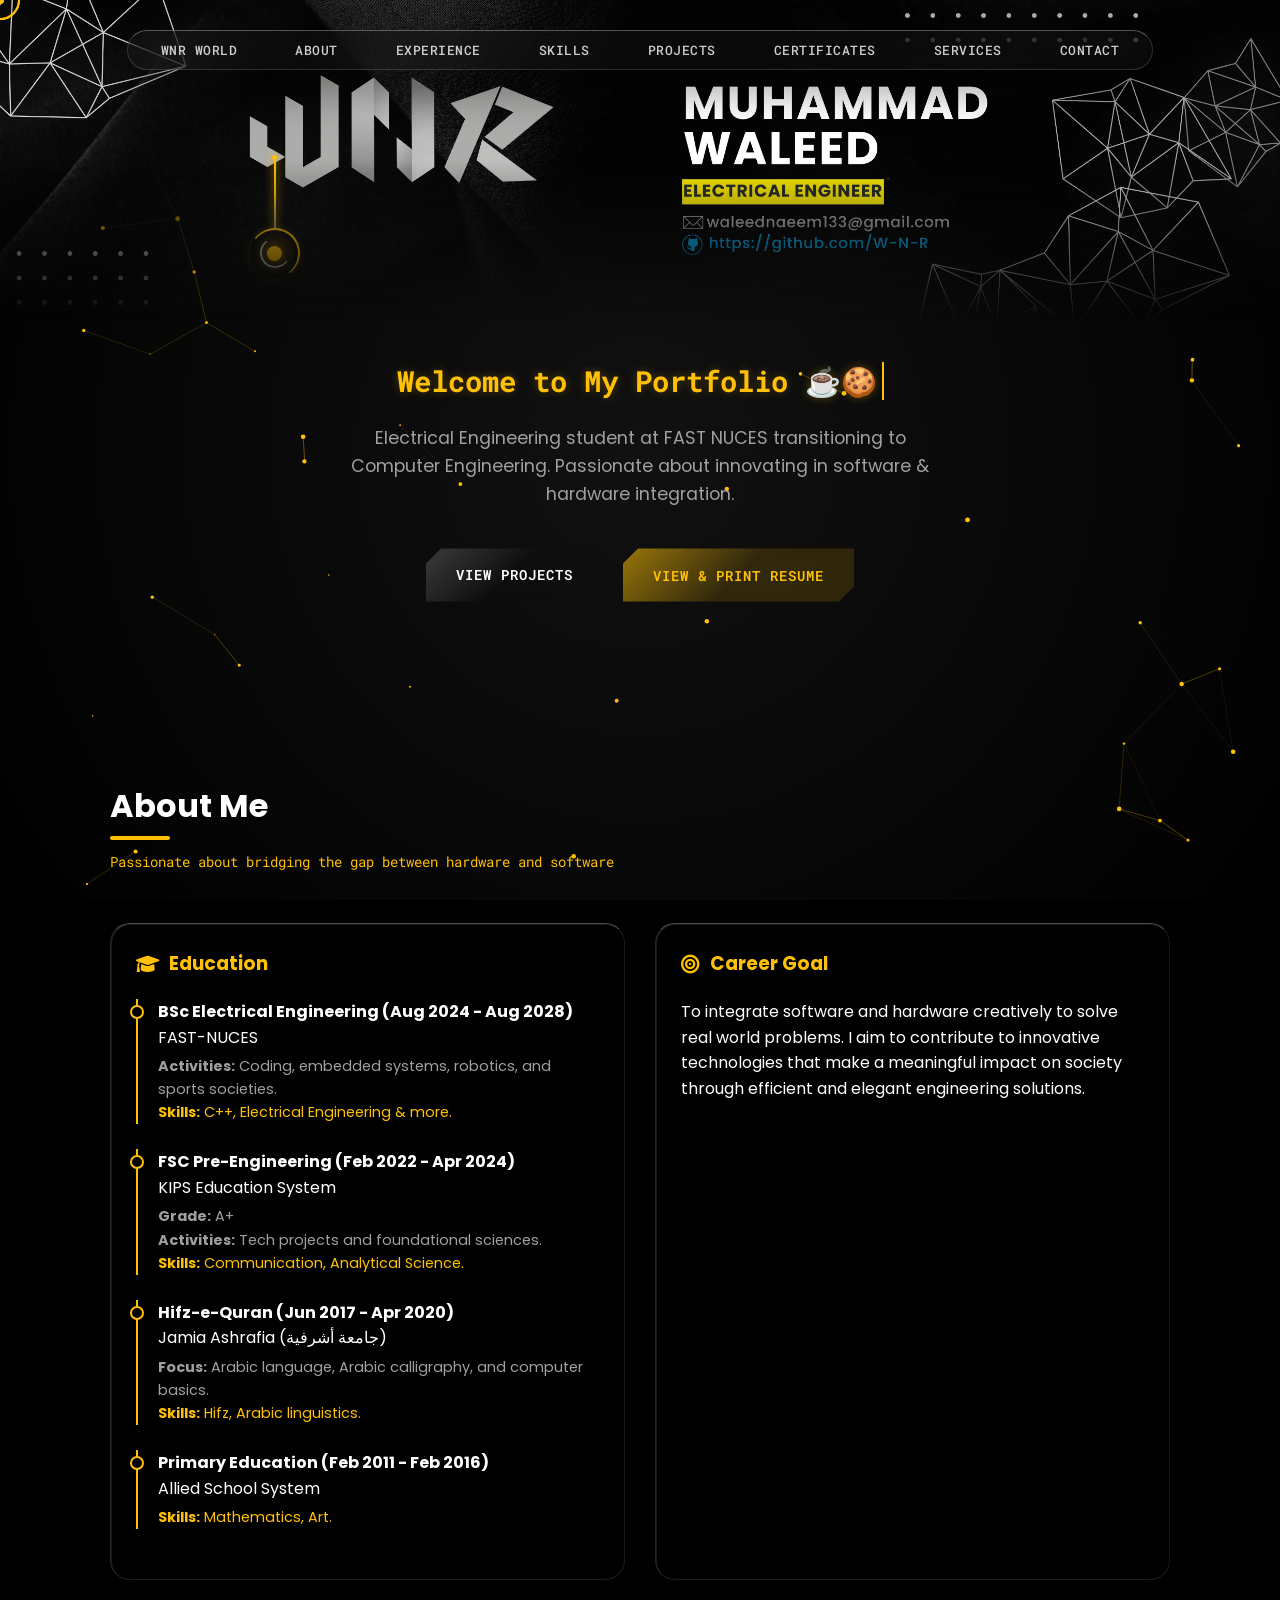
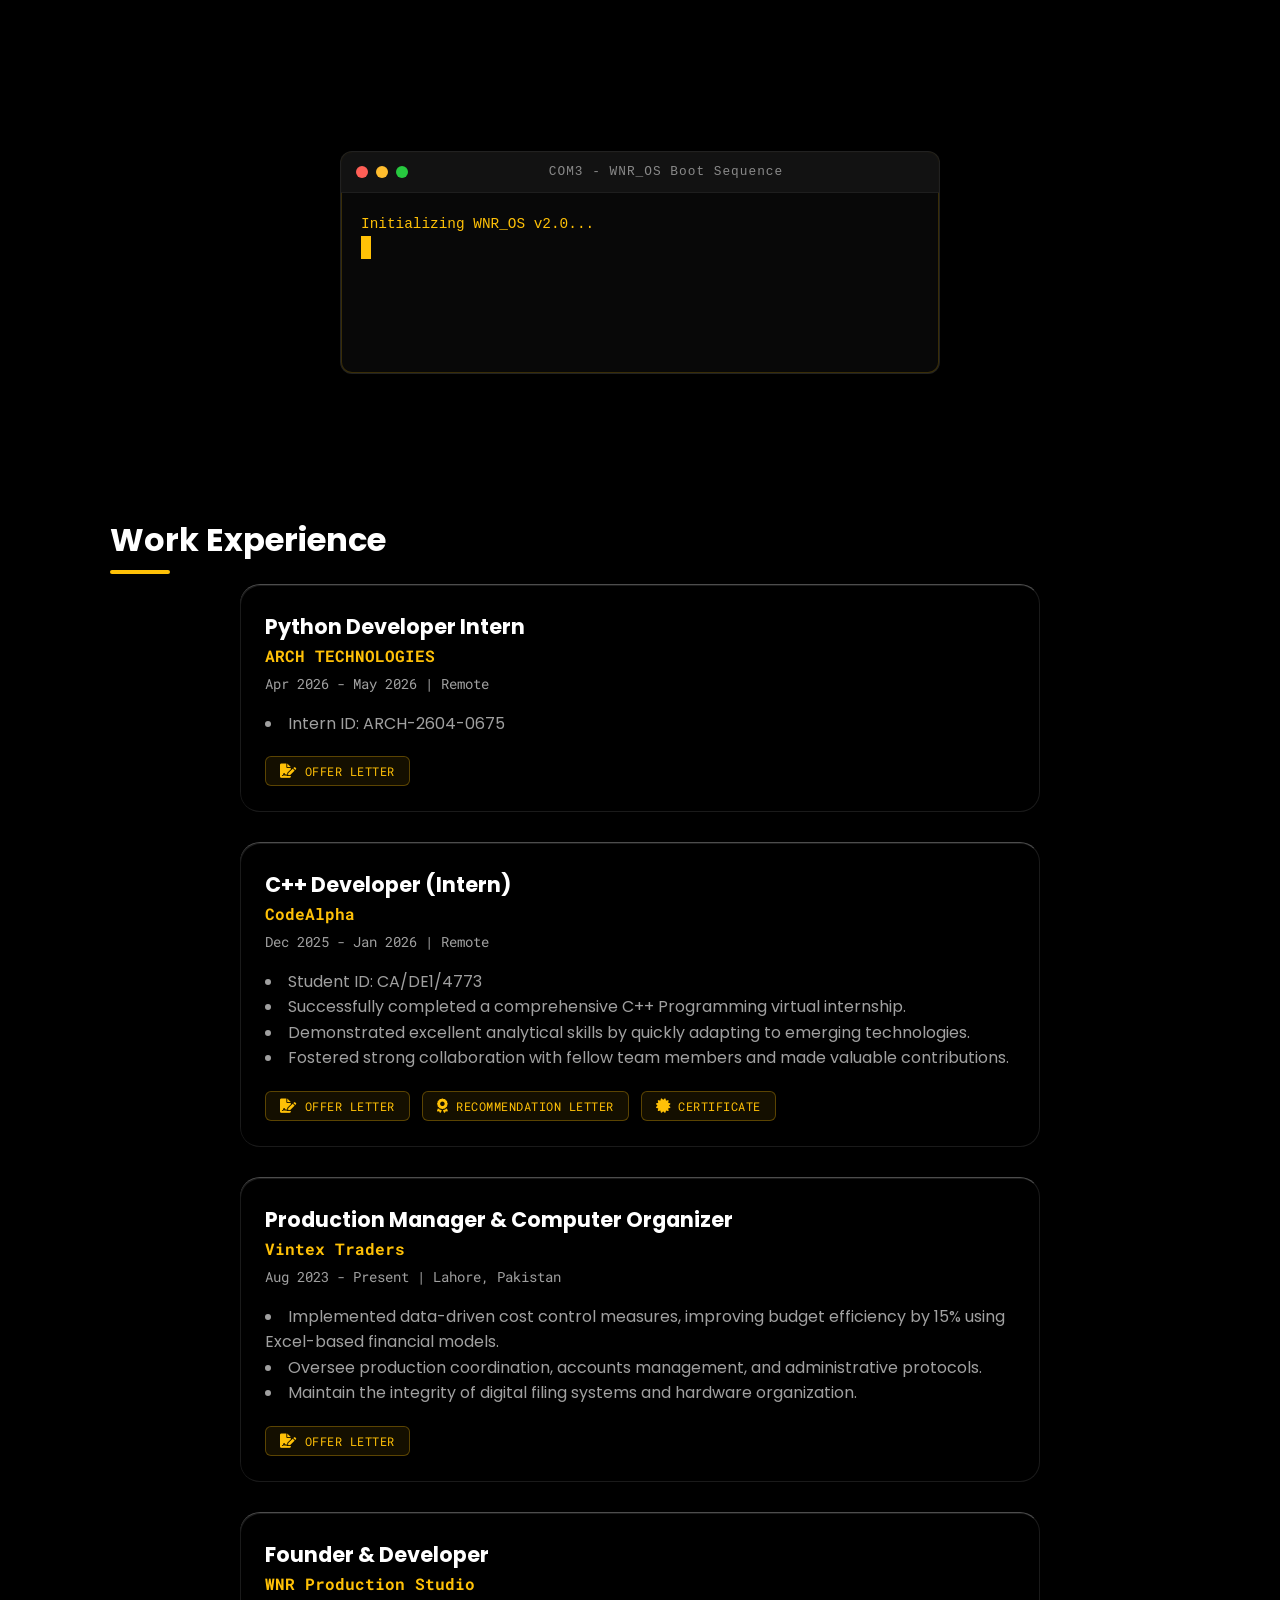
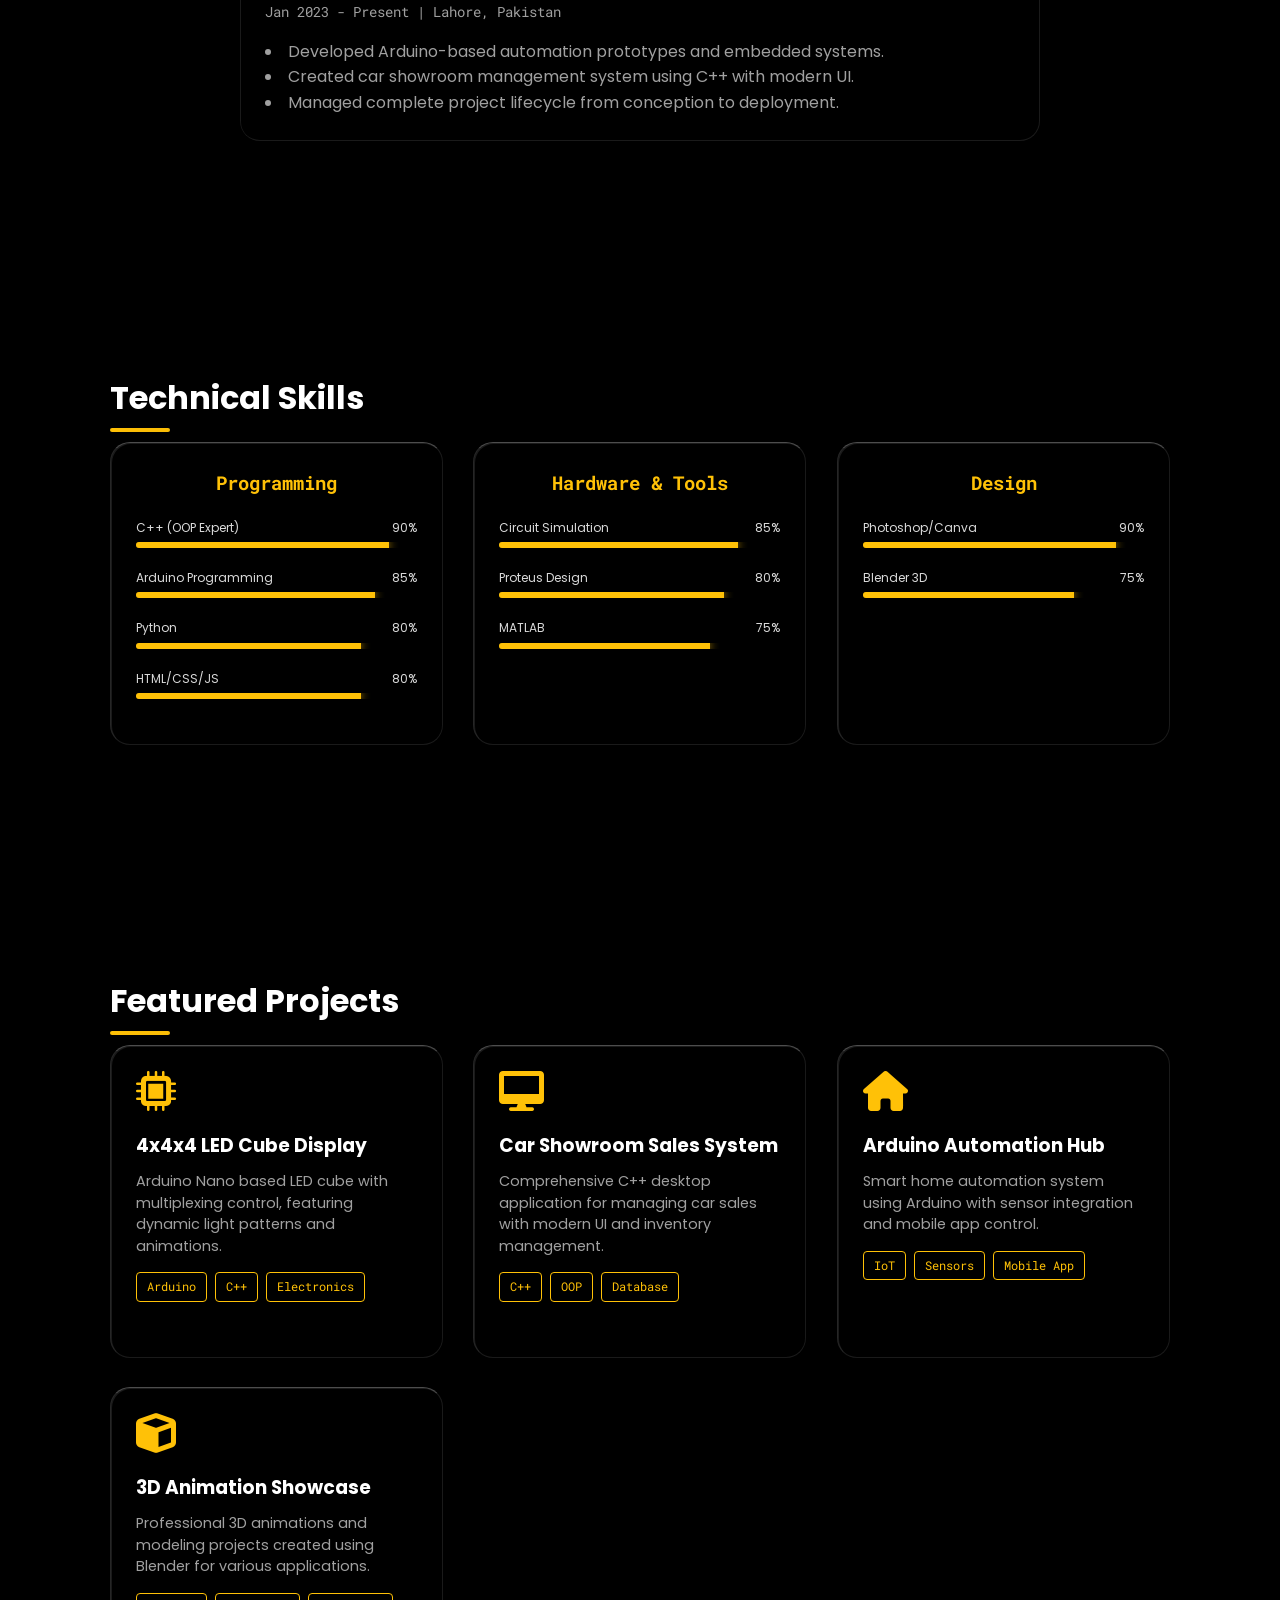
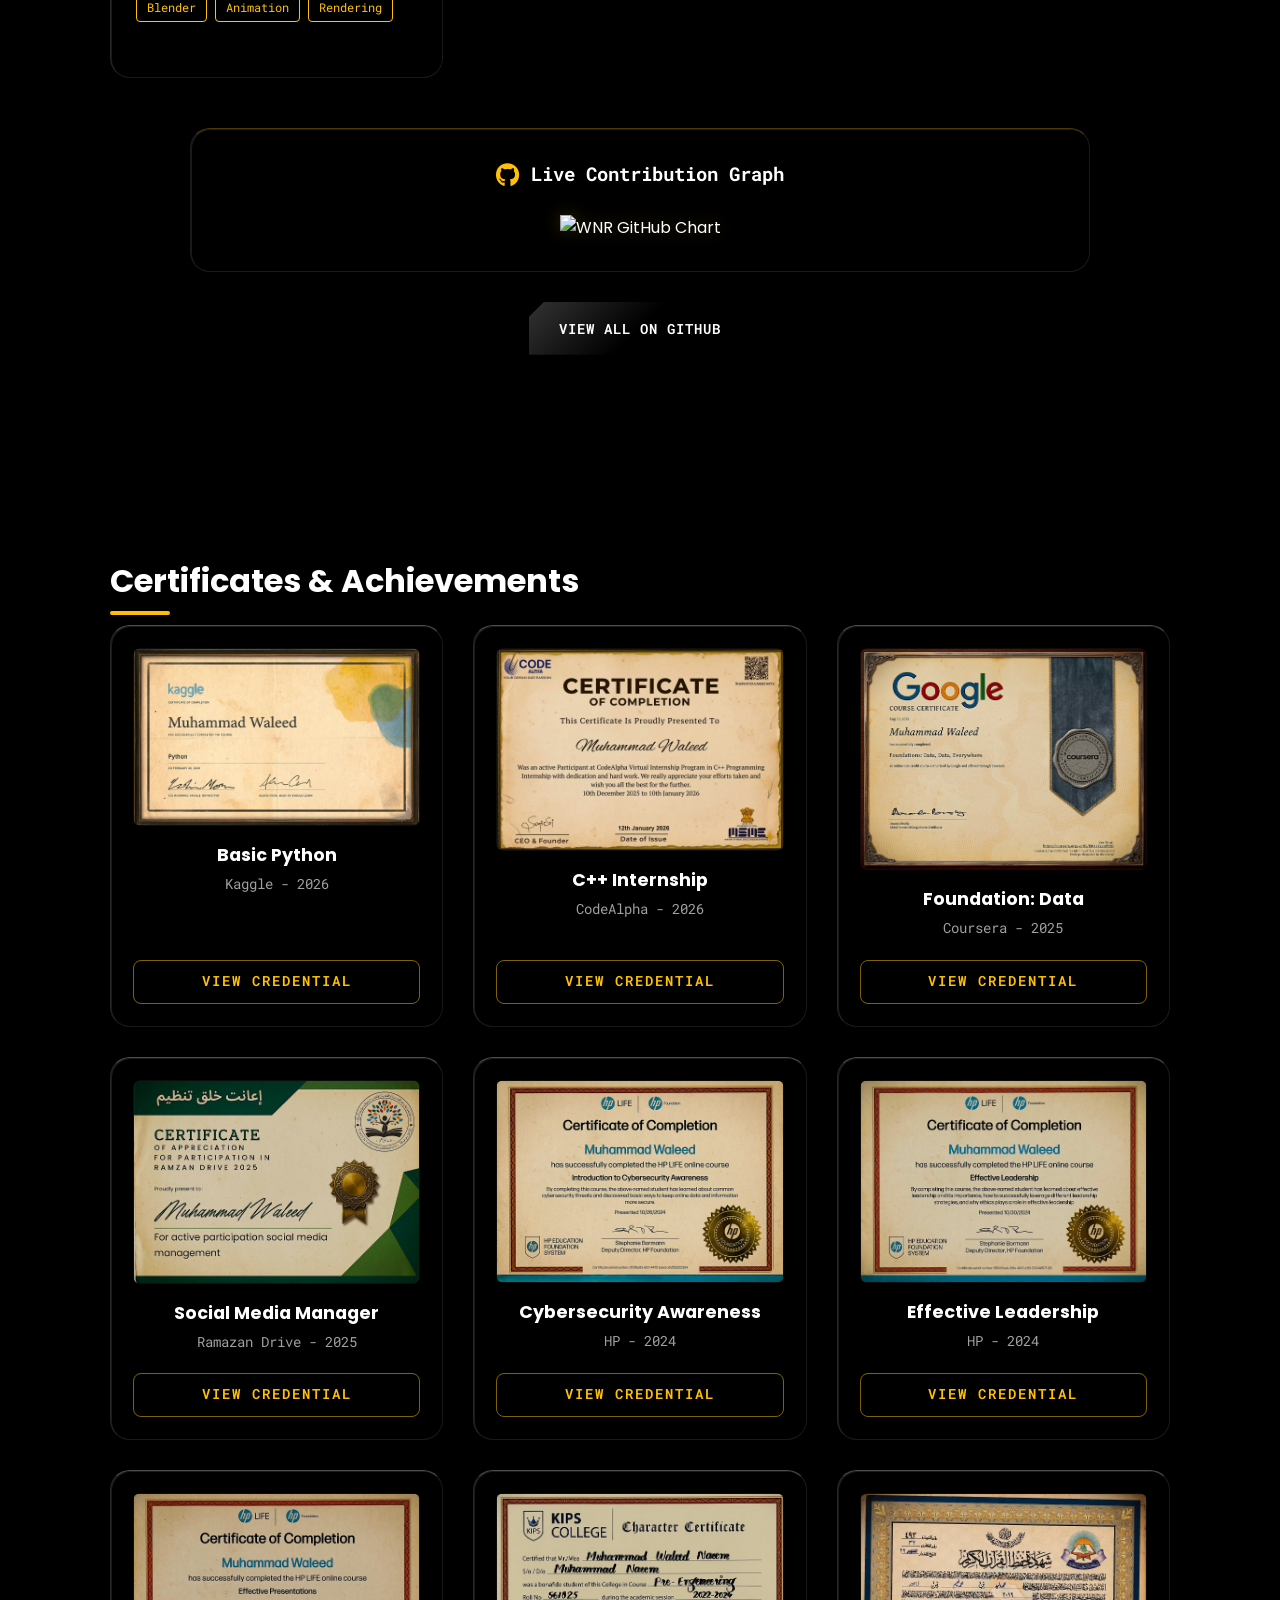
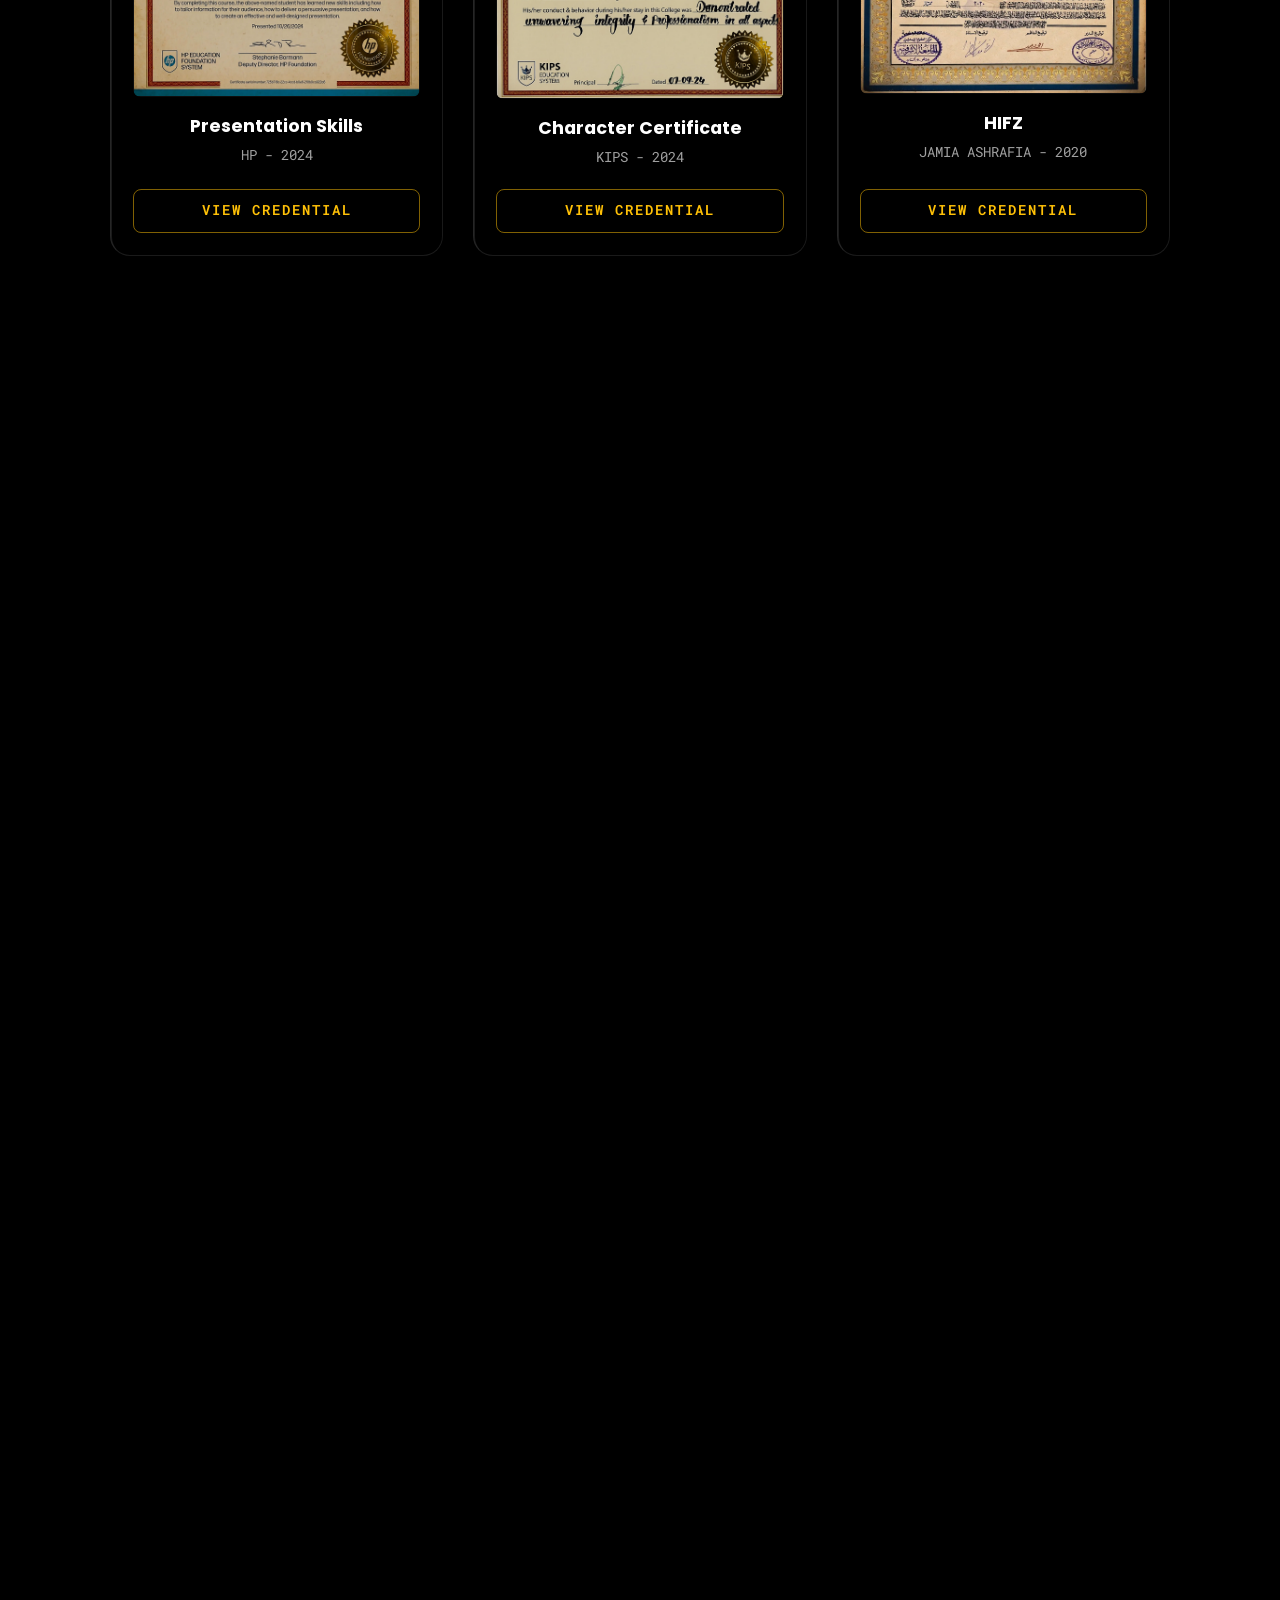
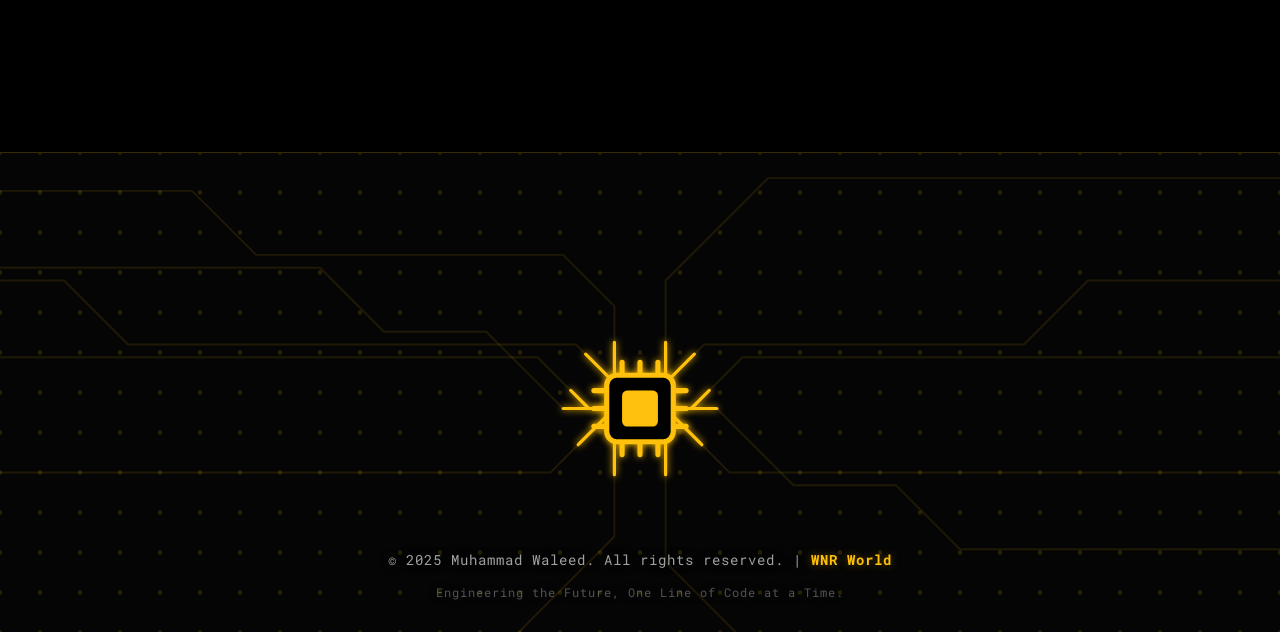
==== index.html @ 7bfabc9c "banner webp" ====
<!DOCTYPE html>
<html lang="en">
<head>
    <meta name="theme-color" content="#050505">
    <meta charset="UTF-8">
    <meta name="viewport" content="width=device-width, initial-scale=1.0">
    <title>Muhammad Waleed | Portfolio</title>

    <link rel="icon" href="favicon.png" type="image/jpeg">

    <link rel="stylesheet" href="styles.css">
    <link rel="stylesheet" href="https://cdnjs.cloudflare.com/ajax/libs/font-awesome/6.0.0/css/all.min.css">
    <link href="https://fonts.googleapis.com/css2?family=Poppins:wght@400;600;700&family=Roboto+Mono:wght@400;500&display=swap" rel="stylesheet">

    <script type="text/javascript" src="https://cdn.jsdelivr.net/npm/@emailjs/browser@4/dist/email.min.js"></script>
<script type="text/javascript">
   (function(){
      emailjs.init({
        publicKey: "YOUR_PUBLIC_KEY",
      });
   })();
</script>
</head>
<body>


    <div class="cursor-dot"></div>
    <div class="cursor-outline"></div>




    <div id="preloader">
    <div class="reactor-container">
        <div class="reactor-ring ring-1"></div>
        <div class="reactor-ring ring-2"></div>
        <div class="reactor-ring ring-3"></div>
        <div class="reactor-core"></div>
    </div>
</div>
</div>
    <div class="cursor-dot" data-cursor-dot></div>
    <div class="cursor-outline" data-cursor-outline></div>

    <canvas id="particleCanvas"></canvas>


    <nav class="navbar">
        <ul class="nav-links">
            <li><a href="https://wnr.world">WNR World</a></li>
            <li><a href="#about">About</a></li>
            <li><a href="#experience">Experience</a></li>
            <li><a href="#skills">Skills</a></li>
            <li><a href="#projects">Projects</a></li>
            <li><a href="#certificates">Certificates</a></li>
            <li><a href="#services">Services</a></li>
            <li><a href="#contact">Contact</a></li>
        </ul>
        <div class="hamburger">
            <i class="fas fa-bars"></i>
        </div>
    </nav>

    <div class="full-width-banner">
    <img src="banner.webp" alt="Muhammad Waleed Banner">
    <div class="banner-overlay"></div> 

    <div class="circuit-container">
    <div class="solder-dot"></div>
    
    <div class="circuit-wire"></div>
    
    <a href="https://wnr.world" target="_blank" class="reactor-btn">
        <div class="mini-ring outer"></div>
        <div class="mini-ring inner"></div>
        <div class="mini-core"></div>
        <span class="reactor-text">WNR.WORLD</span>
    </a>
</div>
</div>

    <header class="hero">
        <div class="hero-content">
            
            <h3 class="typewriter-container">
              <span class="txt-type" data-wait="4000" data-words='["Welcome to My Portfolio ☕🍪!", "An Ardent | Innovative Engineer", "Proudly Representing PAKISTAN 🇵🇰."]'></span>
            </h3>

            <p class="reveal-text delay-400">Electrical Engineering student at FAST NUCES transitioning to Computer Engineering. Passionate about innovating in software & hardware integration.</p>
            
            <div class="cta-buttons reveal-text delay-600">
                <a href="#projects" class="btn primary">View Projects</a>
                <button id="openResumeBtn" class="btn secondary">View & Print Resume</button>
            </div>
        </div>
    </header>

    <div id="resumeModal" class="modal-overlay">
        <div class="modal-wrapper">
            <div class="animated-border-box"></div>
            
            <div class="modal-content">
                <div class="modal-header">
                    <h3>Resume Preview</h3>
                    <button class="close-modal">&times;</button>
                </div>
                
                <div class="pdf-container">
                    <iframe src="resume.pdf" id="resumeFrame"></iframe>
                </div>

                <div class="modal-footer">
                    <button id="printResumeBtn" class="btn primary"><i class="fas fa-print"></i> Print Resume</button>
                </div>
            </div>
        </div>
    </div>
    
    <div id="certModal" class="modal-overlay">
        <div class="modal-wrapper">
            <div class="animated-border-box"></div>
            <div class="modal-content">
                <div class="modal-header">
                    <h3 id="certModalTitle">Certificate Viewer</h3>
                    <button class="close-cert-modal close-modal">&times;</button>
                </div>
                <div class="pdf-container" id="certViewerContainer">
                    </div>
            </div>
        </div>
    </div>



    <section id="about" class="section hidden">
        <div class="container">
            <h2 class="section-title">About Me</h2>
            <p class="section-subtitle">Passionate about bridging the gap between hardware and software</p>
            
            <div class="about-grid">

                <div class="about-card">
                    <h3><i class="fas fa-graduation-cap"></i> Education</h3>
                    <ul class="timeline">


                        <li>
                            <strong>BSc Electrical Engineering (Aug 2024 - Aug 2028)</strong><br>
                            FAST-NUCES<br>
                            <span class="small-text" style="margin-top: 5px;">
                                <strong>Activities:</strong> Coding, embedded systems, robotics, and sports societies.<br>
                                <span style="color: var(--accent);"><strong>Skills:</strong> C++, Electrical Engineering & more.</span>
                            </span>
                        </li>
                        
                        <li>
                            <strong>FSC Pre-Engineering (Feb 2022 - Apr 2024)</strong><br>
                            KIPS Education System<br>
                            <span class="small-text" style="margin-top: 5px;">
                                <strong>Grade:</strong> A+<br>
                                <strong>Activities:</strong> Tech projects and foundational sciences.<br>
                                <span style="color: var(--accent);"><strong>Skills:</strong> Communication, Analytical Science.</span>
                            </span>
                        </li>

                        <li>
                            <strong>Hifz-e-Quran (Jun 2017 - Apr 2020)</strong><br>
                            Jamia Ashrafia (جامعة أشرفية)<br>
                            <span class="small-text" style="margin-top: 5px;">
                                <strong>Focus:</strong> Arabic language, Arabic calligraphy, and computer basics.<br>
                                <span style="color: var(--accent);"><strong>Skills:</strong> Hifz, Arabic linguistics.</span>
                            </span>
                        </li>

                        <li>
                            <strong>Primary Education (Feb 2011 - Feb 2016)</strong><br>
                            Allied School System<br>
                            <span class="small-text" style="margin-top: 5px;">
                                <span style="color: var(--accent);"><strong>Skills:</strong> Mathematics, Art.</span>
                            </span>
                        </li>
                    </ul>
                </div>
                <div class="about-card">
                    <h3><i class="fas fa-bullseye"></i> Career Goal</h3>
                    <p>To integrate software and hardware creatively to solve real world problems. I aim to contribute to innovative technologies that make a meaningful impact on society through efficient and elegant engineering solutions.</p>
                </div>
            </div>
        </div>
    </section>

    <div class="terminal-container" data-tilt data-tilt-max="3" data-tilt-glare="true" data-tilt-max-glare="0.2">
                <div class="terminal-header">
                    <div class="terminal-buttons">
                        <span class="term-btn close"></span>
                        <span class="term-btn minimize"></span>
                        <span class="term-btn expand"></span>
                    </div>
                    <div class="terminal-title">COM3 - WNR_OS Boot Sequence</div>
                </div>
                <div class="terminal-body">
                    <div id="terminal-text"></div>
                    <span class="terminal-cursor">_</span>
                </div>
            </div>

    <section id="experience" class="section hidden">
        <div class="container">
            <h2 class="section-title">Work Experience</h2>
            
            <div class="timeline-container">

                 <div class="timeline-item">
                    <div class="timeline-content">
                        <h3>Python Developer Intern</h3>
                        <h4>ARCH TECHNOLOGIES</h4>
                        <span class="date">Apr 2026 - May 2026 | Remote</span>
                        <ul>
                            <li>Intern ID: ARCH-2604-0675</li>
                        </ul>
                        
                        <div class="doc-links">
                            <button class="doc-btn open-doc" data-doc="documents/MUHAMMAD WALEED Python Developer Internship Offer Letter_page-0001.webp" data-title="CodeAlpha Offer Letter">
                                <i class="fas fa-file-signature"></i> Offer Letter
                            </button>
                        </div>
                    </div>
                </div>
                
                <div class="timeline-item">
                    <div class="timeline-content">
                        <h3>C++ Developer (Intern)</h3>
                        <h4>CodeAlpha</h4>
                        <span class="date">Dec 2025 - Jan 2026 | Remote</span>
                        <ul>
                            <li>Student ID: CA/DE1/4773</li>
                            <li>Successfully completed a comprehensive C++ Programming virtual internship.</li>
                            <li>Demonstrated excellent analytical skills by quickly adapting to emerging technologies.</li>
                            <li>Fostered strong collaboration with fellow team members and made valuable contributions.</li>
                        </ul>
                        
                       <div class="doc-links">
                            <button class="doc-btn open-doc" data-doc="documents/codealpha_offerletter.webp" data-title="CodeAlpha Offer Letter">
                                <i class="fas fa-file-signature"></i> Offer Letter
                            </button>
                            <button class="doc-btn open-doc" data-doc="documents/codealpha_recoletter.webp" data-title="Recommendation Letter">
                                <i class="fas fa-award"></i> Recommendation Letter
                            </button>
                            <button class="doc-btn open-doc" data-doc="certificates/code alpha.webp" data-title="Internship Certificate">
                                <i class="fas fa-certificate"></i> Certificate
                            </button>
                        </div>
                    </div>
                </div>


                <div class="timeline-item">
                    <div class="timeline-content">
                        <h3>Production Manager & Computer Organizer</h3>
                        <h4>Vintex Traders</h4>
                        <span class="date">Aug 2023 - Present | Lahore, Pakistan</span>
                        <ul>
                            <li>Implemented data-driven cost control measures, improving budget efficiency by 15% using Excel-based financial models.</li>
                            <li>Oversee production coordination, accounts management, and administrative protocols.</li>
                            <li>Maintain the integrity of digital filing systems and hardware organization.</li>
                        </ul>
                        
                        <div class="doc-links">
                            <button class="doc-btn open-doc" data-doc="documents/vintex_offerletter.webp" data-title="Vintex Offer Letter">
                                <i class="fas fa-file-signature"></i> Offer Letter
                            </button>
                        </div>
                    </div>
                </div>


                  <div class="timeline-item">
                    <div class="timeline-content">
                        <h3>Founder & Developer</h3>
                        <h4>WNR Production Studio</h4>
                        <span class="date">Jan 2023 - Present | Lahore, Pakistan</span>
                        <ul>
                            <li>Developed Arduino-based automation prototypes and embedded systems.</li>
                            <li>Created car showroom management system using C++ with modern UI.</li>
                            <li>Managed complete project lifecycle from conception to deployment.</li>
                        </ul>
                    </div>
                </div>

            </div>
        </div>
    </section>

    <section id="skills" class="section hidden">
        <div class="container">
            <h2 class="section-title">Technical Skills</h2>
            <div class="skills-grid">
                <div class="skill-category">
                    <h3>Programming</h3>
                    <div class="skill-bar">
                        <div class="info"><span>C++ (OOP Expert)</span><span>90%</span></div>
                        <div class="bar"><span style="width: 90%"></span></div>
                    </div>
                    <div class="skill-bar">
                        <div class="info"><span>Arduino Programming</span><span>85%</span></div>
                        <div class="bar"><span style="width: 85%"></span></div>
                    </div>
                    <div class="skill-bar">
                        <div class="info"><span>Python</span><span>80%</span></div>
                        <div class="bar"><span style="width: 80%"></span></div>
                    </div>
                     <div class="skill-bar">
                        <div class="info"><span>HTML/CSS/JS</span><span>80%</span></div>
                        <div class="bar"><span style="width: 80%"></span></div>
                    </div>
                </div>

                <div class="skill-category">
                    <h3>Hardware & Tools</h3>
                    <div class="skill-bar">
                        <div class="info"><span>Circuit Simulation</span><span>85%</span></div>
                        <div class="bar"><span style="width: 85%"></span></div>
                    </div>
                     <div class="skill-bar">
                        <div class="info"><span>Proteus Design</span><span>80%</span></div>
                        <div class="bar"><span style="width: 80%"></span></div>
                    </div>
                    <div class="skill-bar">
                        <div class="info"><span>MATLAB</span><span>75%</span></div>
                        <div class="bar"><span style="width: 75%"></span></div>
                    </div>
                </div>

                <div class="skill-category">
                    <h3>Design</h3>
                    <div class="skill-bar">
                        <div class="info"><span>Photoshop/Canva</span><span>90%</span></div>
                        <div class="bar"><span style="width: 90%"></span></div>
                    </div>
                    <div class="skill-bar">
                        <div class="info"><span>Blender 3D</span><span>75%</span></div>
                        <div class="bar"><span style="width: 75%"></span></div>
                    </div>
                </div>
            </div>
        </div>
    </section>

    <section id="projects" class="section hidden">
        <div class="container">
            <h2 class="section-title">Featured Projects</h2>
            <div class="projects-grid">
                
                <div class="project-card" data-tilt data-tilt-max="10" data-tilt-speed="400" data-tilt-glare="true" data-tilt-max-glare="0.2">
                    <div class="project-img">
                        <i class="fas fa-microchip fa-3x" style="color: var(--accent);"></i>
                    </div>
                    <div class="project-info">
                        <h3>4x4x4 LED Cube Display</h3>
                        <p>Arduino Nano based LED cube with multiplexing control, featuring dynamic light patterns and animations.</p>
                        <div class="tags">
                            <span>Arduino</span><span>C++</span><span>Electronics</span>
                        </div>
                    </div>
                </div>

                <div class="project-card" data-tilt data-tilt-max="10" data-tilt-speed="400" data-tilt-glare="true" data-tilt-max-glare="0.2">
                    <div class="project-img">
                         <i class="fas fa-desktop fa-3x" style="color: var(--accent);"></i>
                    </div>
                    <div class="project-info">
                        <h3>Car Showroom Sales System</h3>
                        <p>Comprehensive C++ desktop application for managing car sales with modern UI and inventory management.</p>
                        <div class="tags">
                            <span>C++</span><span>OOP</span><span>Database</span>
                        </div>
                    </div>
                </div>

                <div class="project-card" data-tilt data-tilt-max="10" data-tilt-speed="400" data-tilt-glare="true" data-tilt-max-glare="0.2">
                    <div class="project-img">
                         <i class="fas fa-home fa-3x" style="color: var(--accent);"></i>
                    </div>
                    <div class="project-info">
                        <h3>Arduino Automation Hub</h3>
                        <p>Smart home automation system using Arduino with sensor integration and mobile app control.</p>
                        <div class="tags">
                            <span>IoT</span><span>Sensors</span><span>Mobile App</span>
                        </div>
                    </div>
                </div>

                <div class="project-card" data-tilt data-tilt-max="10" data-tilt-speed="400" data-tilt-glare="true" data-tilt-max-glare="0.2">
                    <div class="project-img">
                         <i class="fas fa-cube fa-3x" style="color: var(--accent);"></i>
                    </div>
                    <div class="project-info">
                        <h3>3D Animation Showcase</h3>
                        <p>Professional 3D animations and modeling projects created using Blender for various applications.</p>
                        <div class="tags">
                            <span>Blender</span><span>Animation</span><span>Rendering</span>
                        </div>
                    </div>
                </div>

            </div>

            <div class="github-graph-container" data-tilt data-tilt-max="3" data-tilt-glare="true" data-tilt-max-glare="0.1">
                <h3><i class="fab fa-github"></i> Live Contribution Graph</h3>
                <img src="https://ghchart.rshah.org/FFC107/W-N-R" alt="WNR GitHub Chart">
            </div>

            <div style="text-align: center; margin-top: 30px;">
                <a href="https://github.com/W-N-R" target="_blank" class="btn primary">View All on GitHub</a>
            </div>
        </div>
    </section>

   <section id="certificates" class="section hidden">
        <div class="container">
            <h2 class="section-title">Certificates & Achievements</h2>
            
            <div class="certificates-grid">
                
                
                <div class="certificate-card" data-tilt data-tilt-max="8" data-tilt-speed="300" data-tilt-glare="true" data-tilt-max-glare=".1">
                    <div class="cert-image-wrapper">
                        <img src="certificates/kaggle_Python.webp" alt="Data Science Certificate">
                    </div>
                    <h3>Basic Python</h3>
                    <p>Kaggle - 2026</p>
                    
                    <a href="https://www.kaggle.com/learn/certification/muhammadwaleednaeem/python" target="_blank" class="btn secondary">VIEW CREDENTIAL</a>
                </div> 
                
                
                <div class="certificate-card" data-tilt data-tilt-max="8" data-tilt-speed="300" data-tilt-glare="true" data-tilt-max-glare=".1">
                    <div class="cert-image-wrapper">
                        <img src="certificates/code alpha.webp" alt="Machine Learning Certificate">
                    </div>
                    <h3>C++ Internship</h3>
                    <p>CodeAlpha - 2026</p>
                    
                    <a href="https://www.codealpha.tech/#/verification?id=CA%2FDE1%2F4773" target="_blank" class="btn secondary">VIEW CREDENTIAL</a>
                </div>


                
                <div class="certificate-card" data-tilt data-tilt-max="8" data-tilt-speed="300" data-tilt-glare="true" data-tilt-max-glare=".1">

                    <div class="cert-image-wrapper">
                        <img src="certificates/Coursera_data.webp" alt="Machine Learning Certificate">
                    </div>
                    <h3>Foundation: Data</h3>
                    <p>Coursera - 2025</p>
                    
                    <a href="https://coursera.org/verify/KRR9RZ2GXYZD" target="_blank" class="btn secondary">VIEW CREDENTIAL</a>
                </div>


              
                <div class="certificate-card" data-tilt data-tilt-max="8" data-tilt-speed="300" data-tilt-glare="true" data-tilt-max-glare=".1">
                    <div class="cert-image-wrapper">
                        <img src="certificates/khalq_tanzeem.webp" alt="Certificate">
                    </div>
                    <h3> Social Media Manager</h3>
                    <p>Ramazan Drive - 2025</p>
                    
                    <a href="https://github.com/WNR-PRODUCTION-STUDIO/wnr.site/blob/main/khalq_tanzeem.png" target="_blank" class="btn secondary">VIEW CREDENTIAL</a>
                </div>                


                <div class="certificate-card" data-tilt data-tilt-max="8" data-tilt-speed="300" data-tilt-glare="true" data-tilt-max-glare=".1">
                    <div class="cert-image-wrapper">
                        <img src="certificates/HP cybersecurity.webp" alt="Machine Learning Certificate">
                    </div>
                    <h3> Cybersecurity Awareness</h3>
                    <p>HP - 2024</p>

                    
                    <a href="https://www.life-global.org/certificate/df078a83-e101-4475-baed-a1a552222304" target="_blank" class="btn secondary">VIEW CREDENTIAL</a>
                </div>


                <div class="certificate-card" data-tilt data-tilt-max="8" data-tilt-speed="300" data-tilt-glare="true" data-tilt-max-glare=".1">
                    <div class="cert-image-wrapper">
                        <img src="certificates/HP Effective Leadership.webp" alt="Machine Learning Certificate">
                    </div>
                    <h3>Effective Leadership</h3>
                    <p>HP - 2024</p>
                    
                    <a href="https://www.life-global.org/certificate/660d3aeb-3d1e-4bf3-a36f-218448974196" target="_blank" class="btn secondary">VIEW CREDENTIAL</a>
                </div>


                <div class="certificate-card" data-tilt data-tilt-max="8" data-tilt-speed="300" data-tilt-glare="true" data-tilt-max-glare=".1">
                    <div class="cert-image-wrapper">
                        <img src="certificates/HP presentation certificate.webp" alt="Machine Learning Certificate">
                    </div>
                    <h3>Presentation Skills</h3>
                    <p>HP - 2024</p>
                    
                        <a href="https://www.life-global.org/certificate/725b718c-22cc-4ccd-b0e6-218b9ca922a6" target="_blank" class="btn secondary">VIEW CREDENTIAL</a>
                </div>




                <div class="certificate-card" data-tilt data-tilt-max="8" data-tilt-speed="300" data-tilt-glare="true" data-tilt-max-glare=".1">
                    <div class="cert-image-wrapper">
                        <img src="certificates/Kips Certificate.webp" loading="lazy" alt="Certificate">
                    </div>
                    <h3> Character Certificate </h3>
                    <p>KIPS - 2024</p>
                    
                    <a href="https://github.com/WNR-PRODUCTION-STUDIO/wnr.site/blob/main/Kips%20Certificate.png" target="_blank" class="btn secondary">VIEW CREDENTIAL</a>
                </div>   


                <div class="certificate-card" data-tilt data-tilt-max="8" data-tilt-speed="300" data-tilt-glare="true" data-tilt-max-glare=".1">
                    <div class="cert-image-wrapper">
                        <img src="certificates/HIFZ.webp" alt="Certificate">
                    </div>
                    <h3> HIFZ </h3>
                    <p>JAMIA ASHRAFIA - 2020</p>
                    
                    <a href="https://jamiaashrafia.org" target="_blank" class="btn secondary">VIEW CREDENTIAL</a>
                </div>   



            </div>
        </div>
    </section>

    <section id="services" class="section hidden">
        <div class="container">
            <h2 class="section-title">My Services</h2>
            <div class="services-grid">
                <div class="service-card" data-tilt data-tilt-max="15" data-tilt-speed="400" data-tilt-glare="true" data-tilt-max-glare="0.2">
                    <i class="fas fa-microchip"></i>
                    <h3>Embedded Systems</h3>
                    <p>Custom Arduino-based solutions for automation, IoT devices, and smart systems with complete integration.</p>
                </div>
                <div class="service-card" data-tilt data-tilt-max="15" data-tilt-speed="400" data-tilt-glare="true" data-tilt-max-glare="0.2">
                    <i class="fas fa-code"></i>
                    <h3>Web Design</h3>
                    <p>Modern, responsive websites built with clean code, optimized performance, and engaging user experiences.</p>
                </div>
                <div class="service-card" data-tilt data-tilt-max="15" data-tilt-speed="400" data-tilt-glare="true" data-tilt-max-glare="0.2">
                    <i class="fas fa-paint-brush"></i>
                    <h3>Logo Design & Branding</h3>
                    <p>Professional brand identity solutions including logo design, visual branding, and complete packages.</p>
                </div>
                <div class="service-card" data-tilt data-tilt-max="15" data-tilt-speed="400" data-tilt-glare="true" data-tilt-max-glare="0.2">
                    <i class="fas fa-cube"></i>
                    <h3>3D Animation</h3>
                    <p>Professional 3D modeling, animation, and rendering services for product visualization.</p>
                </div>
            </div>
        </div>
    </section>

    <section id="contact" class="section hidden">
        <div class="container">
            <h2 class="section-title">Get In Touch</h2>
            <div class="contact-wrapper">
                <div class="contact-info">
                    <h3>Contact Information</h3>
                    <p>I'm always excited to work on innovative projects. Whether you need embedded systems development or web design, I'm here to help.</p>
                    <br>
                    <div class="info-item">
                        <i class="fas fa-map-marker-alt"></i>
                        <span>104 block B Johar Town, Lahore, Pakistan</span>
                    </div>
                    <div class="info-item">
                        <i class="fas fa-envelope"></i>
                        <span>wnr@muhammadwaleed.site</span>
                    </div>
                    <div class="info-item">
                        <i class="fas fa-envelope"></i>
                        <span>waleednaeem133@gmail.com</span>
                    </div>
                    <div class="info-item">
                        <i class="fas fa-phone"></i>
                        <span>+92-327-8666254</span>
                    </div>
                    
                    <div class="social-links">
                        <a href="https://github.com/W-N-R" target="_blank"><i class="fab fa-github"></i></a>
                        <a href="https://linkedin.com/in/muhammadwaleed133" target="_blank"><i class="fab fa-linkedin"></i></a>
                        <a href="https://instagram.com/w.n.r_official" target="_blank"><i class="fab fa-instagram"></i></a>
                        <a href="https://wnr01.wordpress.com/" target="_blank"><i class="fab fa-wordpress"></i></a>
                        <a href="https://orcid.org/0009-0000-5359-5368" target="_blank"><i class="fab fa-orcid"></i></a>
                        <a href="https://www.facebook.com/WNR.Official" target="_blank"><i class="fab fa-facebook"></i></a>
                        <a href="https://x.com/wnr_wali_01" target="_blank"><i class="fab fa-twitter"></i></a>
                        <a href="https://gravatar.com/wnr01" target="_blank"><i class="fab fa-grav"></i></a>
                        <a href="https://www.patreon.com/c/W_N_R" target="_blank"><i class="fab fa-patreon"></i></a>
                        <a href="https://www.buymeacoffee.com/waleednaeer" target="_blank"><i class="fas fa-mug-hot"></i></a>
                        <a href="https://unstop.com/u/muhamwal14632" target="_blank" style="text-decoration: none; color: #b3b3b3;"><span style="font-weight: 900; font-family: sans-serif; font-size: 16px;">UN</span></a>
                        <a href="https://www.upwork.com/freelancers/~01c5a0cb1fe81b4c83?mp_source=share" target="_blank">
    <i class="fas fa-briefcase"></i>
</a>
                    </div>

                </div>
                
                <form class="contact-form" id="contactForm">
    <div class="form-group">
        <input type="text" name="name" placeholder="Your Name" required>
    </div>
    <div class="form-group">
        <input type="email" name="email" placeholder="Your Email" required>
    </div>
    <div class="form-group">
        <input type="text" name="title" placeholder="Subject" required>
    </div>
    <div class="form-group">
        <textarea name="message" rows="5" placeholder="Tell me about your project..." required></textarea>
    </div>
    
    <button type="submit" class="btn primary">Send Message</button>
    <p id="form-status" style="margin-top:10px; font-size:0.9rem;"></p>
</form>

<script type="text/javascript" src="https://cdn.jsdelivr.net/npm/@emailjs/browser@4/dist/email.min.js"></script>

<script type="text/javascript">
   // Initialize EmailJS
   (function(){
      // REPLACE 'YOUR_PUBLIC_KEY' BELOW
      emailjs.init("8CUfVOL75tYCqa0QQ");
   })();

   // Handle the Form Submit
   document.getElementById('contactForm').addEventListener('submit', function(event) {
     event.preventDefault(); // Stop the page from reloading
     
     const statusBtn = document.getElementById('form-status');
     statusBtn.innerText = "Sending..."; // Show loading text

     // REPLACE THESE TWO IDs BELOW
     const serviceID = 'service_portfolio';
     const templateID = 'template_9ca3x3n';

     emailjs.sendForm(serviceID, templateID, this)
       .then(() => {
         statusBtn.innerText = "Message Sent Successfully!";
         statusBtn.style.color = "green";
         this.reset(); // Clear the form
       }, (err) => {
         statusBtn.innerText = "Failed to send. Please try again.";
         statusBtn.style.color = "red";
         console.log(JSON.stringify(err));
       });
   });
</script>
            </div>
        </div>
    </section>

   <footer class="circuit-footer">
        
        <div class="pcb-traces">
            <svg viewBox="0 0 1000 400" preserveAspectRatio="xMidYMid slice">
                <defs>
                    <filter id="glow">
                        <feGaussianBlur stdDeviation="3" result="coloredBlur"/>
                        <feMerge>
                            <feMergeNode in="coloredBlur"/>
                            <feMergeNode in="SourceGraphic"/>
                        </feMerge>
                    </filter>
                </defs>

                <g class="base-wire">
                    <polyline points="500,200 460,200 420,160 0,160" />
                    <polyline points="500,200 480,200 430,250 0,250" />
                    <polyline points="500,200 440,200 380,140 300,140 250,90 0,90" />
                    <polyline points="500,200 540,200 580,160 1000,160" />
                    <polyline points="500,200 520,200 570,250 1000,250" />
                    <polyline points="500,200 560,200 620,260 700,260 750,310 1000,310" />
                    
                    <polyline points="500,200 520,180 520,100 600,20 1000,20" />
                    <polyline points="500,200 480,220 480,300 400,380 0,380" />
                    <polyline points="500,200 480,180 480,120 440,80 200,80 150,30 0,30" />
                    <polyline points="500,200 520,220 520,320 580,380 1000,380" />
                    <polyline points="500,200 450,150 100,150 50,100 0,100" />
                    <polyline points="500,200 550,150 800,150 850,100 1000,100" />
                </g>

                <g class="signal-wire" filter="url(#glow)">
                    <polyline points="500,200 460,200 420,160 0,160" style="animation-delay: 0s;" />
                    <polyline points="500,200 480,200 430,250 0,250" style="animation-delay: 1.5s;" />
                    <polyline points="500,200 440,200 380,140 300,140 250,90 0,90" style="animation-delay: 2.8s;" />
                    <polyline points="500,200 540,200 580,160 1000,160" style="animation-delay: 0.8s;" />
                    <polyline points="500,200 520,200 570,250 1000,250" style="animation-delay: 2.1s;" />
                    <polyline points="500,200 560,200 620,260 700,260 750,310 1000,310" style="animation-delay: 3.5s;" />
                    
                    <polyline points="500,200 520,180 520,100 600,20 1000,20" style="animation-delay: 0.4s;" />
                    <polyline points="500,200 480,220 480,300 400,380 0,380" style="animation-delay: 1.9s;" />
                    <polyline points="500,200 480,180 480,120 440,80 200,80 150,30 0,30" style="animation-delay: 3.2s;" />
                    <polyline points="500,200 520,220 520,320 580,380 1000,380" style="animation-delay: 1.1s;" />
                    <polyline points="500,200 450,150 100,150 50,100 0,100" style="animation-delay: 2.5s;" />
                    <polyline points="500,200 550,150 800,150 850,100 1000,100" style="animation-delay: 0.2s;" />
                </g>

                <g class="svg-mcu" filter="url(#glow)">
                    <line x1="486" y1="164" x2="486" y2="176" />
                    <line x1="500" y1="164" x2="500" y2="176" />
                    <line x1="514" y1="164" x2="514" y2="176" />
                    <line x1="486" y1="224" x2="486" y2="236" />
                    <line x1="500" y1="224" x2="500" y2="236" />
                    <line x1="514" y1="224" x2="514" y2="236" />
                    <line x1="464" y1="186" x2="476" y2="186" />
                    <line x1="464" y1="200" x2="476" y2="200" />
                    <line x1="464" y1="214" x2="476" y2="214" />
                    <line x1="524" y1="186" x2="536" y2="186" />
                    <line x1="524" y1="200" x2="536" y2="200" />
                    <line x1="524" y1="214" x2="536" y2="214" />

                    <rect x="474" y="174" width="52" height="52" rx="8" class="mcu-body" />
                    
                    <rect x="486" y="186" width="28" height="28" rx="4" class="mcu-core" />
                </g>
            </svg>
        </div>
        
        <div class="footer-content">
            <p>&copy; 2025 Muhammad Waleed. All rights reserved. | <span class="highlight">WNR World</span></p>
            <p class="footer-tagline">Engineering the Future, One Line of Code at a Time.</p>
        </div>
    </footer>

    <script src="script.js" defer></script>
    <script src="https://cdnjs.cloudflare.com/ajax/libs/vanilla-tilt/1.8.1/vanilla-tilt.min.js"></script>


    <div id="expDocModal" class="modal-overlay">
        <div class="modal-wrapper half-screen-modal">
            <div class="modal-content golden-border-modal">
                <div class="modal-header">
                    <h3 id="expDocTitle">Document Viewer</h3>
                    <button class="close-exp-modal close-modal">&times;</button>
                </div>
                <div class="pdf-container" id="expDocViewer">
                    </div>
            </div>
        </div>
    </div>



</body>
</html>
---- styles.css ----
/* --- CUSTOM SCROLLBAR --- */
::-webkit-scrollbar {
    width: 12px; /* Very thin and modern */
}

::-webkit-scrollbar-track {
    background: var(--bg-primary); /* Blends into your dark background */
    border-left: 1px solid rgba(255, 255, 255, 0.05);
}

::-webkit-scrollbar-thumb {
    background: #FFC107; /* Semi-transparent gold */
    border-radius: 10px;
}

::-webkit-scrollbar-thumb:hover {
    background: var(--accent); /* Solid gold on hover */
    box-shadow: 0 0 10px var(--accent);
}


:root {
    --bg-primary: #000000; 
    --bg-secondary: #0a0a0a;
    --text-primary: #ffffff;
    --text-secondary: #a0a0a0;
    
    --accent: #FFC107;
    
    --font-heading: 'Poppins', sans-serif;
    --font-mono: 'Roboto Mono', monospace;
}

* {
    margin: 0;
    padding: 0;
    box-sizing: border-box;
}

html {
    scroll-behavior: smooth;
}

body {
    font-family: var(--font-heading);
    background-color: var(--bg-primary);
    color: var(--text-primary);
    line-height: 1.6;
    overflow-x: hidden;
    cursor: none; /* Custom Cursor Active */
}

#particleCanvas {
    position: fixed;
    top: 0;
    left: 0;
    width: 100%;
    height: 100%;
    z-index: -1;
    background: radial-gradient(circle at center, #111111 0%, #000000 100%);
}

a {
    text-decoration: none;
    color: inherit;
    transition: 0.3s;
    cursor: none;
}

ul {
    list-style: none;
}

.hidden {
    opacity: 0;
    transform: translateY(30px);
    transition: all 1s ease;
}

.show {
    opacity: 1;
    transform: translateY(0);
}

.container {
    max-width: 1100px;
    margin: 0 auto;
    padding: 0 20px;
}

.section {
    padding: 100px 0;
}

.section-title {
    font-size: 2rem;
    color: var(--text-primary);
    margin-bottom: 10px;
    position: relative;
    display: inline-block;
    font-weight: 700;
}

.section-title::after {
    content: '';
    display: block;
    width: 60px;
    height: 4px;
    background: var(--accent);
    margin-top: 5px;
    border-radius: 2px;
}

.section-subtitle {
    color: var(--accent);
    font-family: var(--font-mono);
    font-size: 0.9rem;
    margin-bottom: 50px;
}

/* --- GLOBAL BUTTON STYLES (Glass Hexagons) --- */
.btn {
    /* 1. Glassy Base */
    backdrop-filter: blur(5px);
    -webkit-backdrop-filter: blur(5px);
    
    /* 2. Shape */
    clip-path: polygon(
        15px 0, 100% 0, 
        100% calc(100% - 15px), 
        calc(100% - 15px) 100%, 
        0 100%, 0 15px
    );
    border-radius: 0;
    border: none; 
    
    /* 3. Faux-Border & Shine via Gradient */
    background-image: linear-gradient(
        135deg, 
        rgba(255, 255, 255, 0.2) 0%, 
        transparent 50%
    );

    /* 4. Text & Size */
    color: white;
    font-family: var(--font-mono);
    text-transform: uppercase;
    font-size: 0.9rem;
    font-weight: 600;
    letter-spacing: 1px;
    padding: 15px 30px;
    cursor: none;
    transition: all 0.3s ease;
    
    /* 5. Center Content */
    display: inline-flex;
    justify-content: center;
    align-items: center;
}

/* Hover Effect */
.btn:hover {
    background-color: rgba(255, 255, 255, 0.1);
    transform: translateY(-3px);
    filter: drop-shadow(0 0 10px var(--accent)); 
}

/* Secondary Button (Gold Tint) */
.btn.secondary {
    background-color: rgba(255, 193, 7, 0.15);
    color: var(--accent);
    background-image: linear-gradient(
        135deg, 
        rgba(255, 193, 7, 0.5) 0%, 
        transparent 50%
    );
}

/* --- HERO BANNER (Modified for Stretch Effect) --- */
.full-width-banner {
    width: 100%;
    position: relative;
    line-height: 0; 
    background-color: #000000;
    overflow: hidden; /* Keeps stretch contained */
    z-index: 1;
    
    -webkit-mask-image: linear-gradient(to bottom, black 50%, transparent 100%);
    mask-image: linear-gradient(to bottom, black 50%, transparent 100%);
}

.full-width-banner img {
    width: 100%;
    height: auto;
    display: block;
    object-fit: cover;
    max-height: 550px; 
    
    /* --- STRETCH CODE --- */
    transform-origin: top center; /* Ensures it grows downwards */
    will-change: transform;
    transition: transform 0.1s ease-out; /* Smooths the bounce */
}


/* --- NAVBAR --- */
.navbar {
    display: flex;
    justify-content: center;
    align-items: center;
    padding: 0;
    background: transparent;
    border: none;
    position: absolute;
    width: 100%;
    top: 30px; 
    z-index: 1000;
}

.nav-links {
    display: flex;
    gap: 8px;
    padding: 6px 8px;
    
    background: rgba(20, 20, 20, 0.4); 
    backdrop-filter: blur(20px) saturate(180%); 
    -webkit-backdrop-filter: blur(20px) saturate(180%);
    
    border: 1px solid rgba(255, 255, 255, 0.15); 
    border-top: 1px solid rgba(255, 255, 255, 0.3);
    
    border-radius: 50px; 
    box-shadow: 0 20px 40px rgba(0, 0, 0, 0.4); 
    
    /* ADDED FOR MAGNETIC SLIDER: Keeps the slider trapped inside the pill */
    position: relative; 
    overflow: hidden;
}

.nav-links a {
    color: rgba(255, 255, 255, 0.8);
    font-size: 0.8rem;
    font-family: var(--font-mono);
    font-weight: 500;
    text-transform: uppercase;
    letter-spacing: 0.5px;
    text-decoration: none;
    
    padding: 10px 24px;
    border-radius: 30px;
    transition: all 0.3s cubic-bezier(0.25, 0.8, 0.25, 1);
    
    border: 1px solid transparent; 
    
    /* ADDED FOR MAGNETIC SLIDER: Keeps the text floating above the glow */
    position: relative; 
    z-index: 1; 
}

/* UPDATED: Removed the old gray hover box, added a glowing text effect */
.nav-links a:hover {
    color: #fff;
    text-shadow: 0 0 8px rgba(255, 193, 7, 0.6);
    transform: translateY(-1px);
}

/* --- THE NEW MAGNETIC SLIDER --- */
.nav-slider {
    position: absolute;
    top: 6px; /* Matches the top padding of your nav-links */
    height: calc(100% - 12px); /* Fills the exact height inside the padding */
    background: rgba(255, 193, 7, 0.15); 
    border: 1px solid rgba(255, 193, 7, 0.4);
    box-shadow: 0 0 15px rgba(255, 193, 7, 0.2);
    border-radius: 30px;
    z-index: 0; 
    pointer-events: none; 
    opacity: 0; 
    
    /* Smooth, elastic sliding */
    transition: left 0.4s cubic-bezier(0.25, 1, 0.5, 1), 
                width 0.4s cubic-bezier(0.25, 1, 0.5, 1), 
                opacity 0.3s ease;
}

.hamburger {
    display: none;
    cursor: none;
    color: #fff;
    font-size: 1.5rem;
    
    background: rgba(20, 20, 20, 0.4);
    backdrop-filter: blur(10px);
    -webkit-backdrop-filter: blur(10px);
    padding: 10px 15px;
    border-radius: 12px;
    border: 1px solid rgba(255, 255, 255, 0.1);
    
    position: absolute;
    right: 20px;
    top: 0;
}

/* --- HERO SECTION --- */
.hero {
    min-height: 40vh;
    display: flex;
    align-items: center;
    justify-content: center;
    text-align: center;
    padding: 20px 20px 60px;
    max-width: 1000px;
    margin: 0 auto;
}

.hero-content {
    display: flex;
    flex-direction: column;
    align-items: center;
    width: 100%;
    
    /* --- STRETCH CODE (Text Bounce) --- */
    will-change: transform;
    transition: transform 0.1s ease-out;
}

.typewriter-container {
    font-family: var(--font-mono);
    font-size: 1.8rem;
    color: var(--accent);
    margin-bottom: 20px;
    min-height: 1.5em;
    text-shadow: 0 0 10px rgba(255, 193, 7, 0.3);
}

.txt-type {
    border-right: 2px solid var(--accent);
    padding-right: 5px;
    animation: blink 0.7s infinite;
}

@keyframes blink {
    0% { border-right-color: var(--accent); }
    50% { border-right-color: transparent; }
    100% { border-right-color: var(--accent); }
}

.hero p {
    color: var(--text-secondary);
    max-width: 600px;
    margin-bottom: 40px;
    font-size: 1.1rem;
}

.cta-buttons {
    display: flex;
    gap: 20px;
    justify-content: center;
}

/* ------------------- UNIVERSAL GLASS THEME (Global - Desktop & Mobile) ------------------- */
.project-card, 
.service-card, 
.skill-category, 
.about-card, 
.timeline-item {
    background: rgba(0, 0, 0, 0.05); 
    
    backdrop-filter: blur(4px) saturate(150%); 
    -webkit-backdrop-filter: blur(4px) saturate(150%);
    
    border: 1px solid rgba(255, 255, 255, 0.1); 
    border-top: 1px solid rgba(255, 255, 255, 0.3); 
    border-left: 1px solid rgba(255, 255, 255, 0.15); 
    
    
    box-shadow: 
        inset 1px 1px 0 0 rgba(255, 255, 255, 0.1), 
        0 15px 35px rgba(0, 0, 0, 0.3); 
        
    border-radius: 20px;
    padding: 25px; 
    
    transition: transform 0.3s ease, box-shadow 0.3s ease, border-color 0.3s ease;
    will-change: transform;
    
    overflow: hidden;
    position: relative;
    margin-bottom: 30px; 
}

/* Hover Effects (Global) */
.project-card:hover, 
.service-card:hover, 
.skill-category:hover,
.about-card:hover {
    transform: translateY(-5px);
    border-color: rgba(255, 193, 7, 0.3);
    box-shadow: 
        0 20px 40px rgba(0, 0, 0, 0.5),
        0 0 20px rgba(255, 193, 7, 0.1); 
}


/* ------------------- ABOUT SECTION ------------------- */
.about-grid {
    display: grid;
    grid-template-columns: repeat(auto-fit, minmax(300px, 1fr));
    gap: 30px;
}

.about-card h3 {
    color: var(--accent);
    margin-bottom: 20px;
    display: flex;
    align-items: center;
    gap: 10px;
}

/* ------------------- TIMELINE ------------------- */
.timeline li {
    margin-bottom: 25px;
    border-left: 2px solid var(--accent);
    padding-left: 20px;
    position: relative;
}

.timeline li::before {
    content: '';
    position: absolute;
    left: -8px;
    top: 6px;
    width: 10px;
    height: 10px;
    background: var(--bg-primary);
    border: 2px solid var(--accent);
    border-radius: 50%;
}

.small-text {
    display: block;
    font-size: 0.9rem;
    color: var(--text-secondary);
    margin-top: 8px;
}

.timeline-container {
    max-width: 800px;
    margin: 0 auto;
}

.timeline-item {
    border-left: none; 
}

.timeline-content h3 {
    color: var(--text-primary);
    font-size: 1.3rem;
}

.timeline-content h4 {
    color: var(--accent);
    font-family: var(--font-mono);
    font-size: 1rem;
    margin-bottom: 5px;
}

.timeline-content .date {
    display: block;
    font-size: 0.85rem;
    color: var(--text-secondary);
    margin-bottom: 15px;
    font-family: var(--font-mono);
}

.timeline-content ul {
    list-style: disc inside;
    color: var(--text-secondary);
}


/* --- EXPERIENCE DOCUMENT BUTTONS --- */
.doc-links {
    display: flex;
    flex-wrap: wrap;
    gap: 12px;
    margin-top: 20px;
}

.doc-btn {
    display: inline-flex;
    align-items: center;
    gap: 8px;
    padding: 6px 14px;
    background: rgba(255, 193, 7, 0.08); /* Very subtle gold tint */
    border: 1px solid rgba(255, 193, 7, 0.3);
    border-radius: 6px;
    color: var(--accent);
    font-family: var(--font-mono);
    font-size: 0.75rem;
    text-transform: uppercase;
    letter-spacing: 0.5px;
    transition: all 0.3s cubic-bezier(0.25, 0.8, 0.25, 1);
}

.doc-btn i {
    font-size: 0.9rem;
}

/* Hover Effect: Glows and fills with solid gold */
.doc-btn:hover {
    background: var(--accent);
    color: #000000;
    box-shadow: 0 4px 15px rgba(255, 193, 7, 0.3);
    transform: translateY(-2px);
}

/* ------------------- SKILLS SECTION ------------------------ */
.skills-grid {
    display: grid;
    grid-template-columns: repeat(auto-fit, minmax(250px, 1fr));
    gap: 30px;
}

.skill-category h3 {
    margin-bottom: 20px;
    color: var(--accent);
    font-family: var(--font-mono);
    text-align: center;
}

.skill-bar {
    margin-bottom: 20px;
}

.skill-bar .info {
    display: flex;
    justify-content: space-between;
    align-items: flex-end; 
    font-size: 0.75rem; 
    color: rgba(255, 255, 255, 0.85);
    margin-bottom: 5px;
}

.skill-bar .info p:first-child {
    white-space: normal; 
    line-height: 1.2;
    margin-right: 15px; 
    text-align: left;
}

.skill-bar .info p:last-child {
    white-space: nowrap; 
    font-weight: bold;
    color: var(--accent); 
}
    
.skill-bar .bar {
    width: 100%;
    height: 6px;
    background: rgba(0,0,0,0.3);
    border-radius: 3px;
    overflow: hidden;
}

.skill-bar .bar span {
    display: block;
    height: 100%;
    background: var(--accent);
    position: relative;
    box-shadow: 0 0 10px var(--accent);
}

/* ------------------ PROJECTS SECTION ------------------- */
.projects-grid {
    display: grid;
    grid-template-columns: repeat(auto-fit, minmax(300px, 1fr));
    gap: 30px;
}

.project-card {
    display: flex;
    flex-direction: column;
    justify-content: flex-start !important; 
    height: 100%;
}

.project-card i {
    font-size: 2.5rem;
    color: var(--accent);
    margin-bottom: 20px;
}

.project-card h3 {
    margin-top: 0; 
    margin-bottom: 10px;
    color: var(--text-primary);
}

.project-card p {
    font-size: 0.9rem;
    line-height: 1.5;
    color: var(--text-secondary);
    margin-bottom: 15px;
}

.tags {
    margin-top: auto; 
    display: flex;
    flex-wrap: wrap; 
    gap: 8px;
    width: 100%;
}

.tags span {
    font-family: var(--font-mono);
    font-size: 0.75rem;
    color: var(--accent);
    border: 1px solid var(--accent);
    padding: 4px 10px;
    border-radius: 4px;
}



/* --- GITHUB ACTIVITY GRAPH --- */
.github-graph-container {
    background: rgba(0, 0, 0, 0.15); 
    backdrop-filter: blur(10px) saturate(150%); 
    -webkit-backdrop-filter: blur(10px) saturate(150%);
    border: 1px solid rgba(255, 255, 255, 0.1); 
    border-top: 1px solid rgba(255, 193, 7, 0.3); /* Gold top highlight */
    border-radius: 20px;
    padding: 30px;
    margin: 50px auto 20px;
    max-width: 900px;
    text-align: center;
    box-shadow: inset 1px 1px 0 0 rgba(255, 255, 255, 0.1), 0 15px 35px rgba(0, 0, 0, 0.4);
    transition: border-color 0.3s ease, box-shadow 0.3s ease;
}

.github-graph-container:hover {
    border-color: rgba(255, 193, 7, 0.4);
    box-shadow: 0 20px 40px rgba(0, 0, 0, 0.6), 0 0 20px rgba(255, 193, 7, 0.15); 
}

.github-graph-container h3 {
    color: var(--text-primary);
    margin-bottom: 25px;
    font-family: var(--font-mono);
    font-size: 1.2rem;
    display: flex;
    align-items: center;
    justify-content: center;
    gap: 12px;
}

.github-graph-container h3 i {
    color: var(--accent);
    font-size: 1.5rem;
}

.github-graph-container img {
    width: 100%;
    height: auto;
    filter: drop-shadow(0 0 8px rgba(255, 193, 7, 0.2)); /* Gives the gold squares a subtle glow */
}







/* ------------------- CERTIFICATES SECTION ------------------------ */
.certificates-grid {
    display: grid;
    grid-template-columns: repeat(auto-fit, minmax(250px, 1fr));
    gap: 30px;
}

.certificate-card {
    background: rgba(0, 0, 0, 0.05); 
    backdrop-filter: blur(4px) saturate(150%); 
    -webkit-backdrop-filter: blur(4px) saturate(150%);
    border: 1px solid rgba(255, 255, 255, 0.1); 
    border-top: 1px solid rgba(255, 255, 255, 0.3); 
    border-left: 1px solid rgba(255, 255, 255, 0.15); 
    box-shadow: inset 1px 1px 0 0 rgba(255, 255, 255, 0.1), 0 15px 35px rgba(0, 0, 0, 0.3); 
    border-radius: 20px;
    padding: 20px 20px 15px; 
    text-align: center;
    transition: transform 0.3s ease, box-shadow 0.3s ease, border-color 0.3s ease;
    cursor: pointer;
    display: flex;
    flex-direction: column;
    align-items: center;
}

/* Glowing Theme Effect */
.certificate-card:hover {
    transform: translateY(-5px);
    border-color: var(--accent);
    box-shadow: 
        0 20px 40px rgba(0, 0, 0, 0.5),
        0 0 25px rgba(255, 193, 7, 0.2), /* The Glow */
        inset 0 0 10px rgba(255, 193, 7, 0.1);
}

.certificate-card i {
    color: var(--accent);
    margin-bottom: 15px;
}

.certificate-card h3 {
    font-size: 1.1rem;
    margin-bottom: 5px;
    color: var(--text-primary);
}

.certificate-card p {
    font-size: 0.85rem;
    color: var(--text-secondary);
    font-family: var(--font-mono);
    margin-bottom: 20px;
}

.certificate-card .btn {
    margin-top: auto;
    width: 100%;
    padding: 10px;
}

/* --- CERTIFICATE IMAGE SHOWCASE --- */
.cert-image-wrapper {
    /* REMOVE any fixed height (e.g., height: 250px) if you have it */
    height: auto !important; 
    width: 100%;
    margin-bottom: 15px;
    display: flex;
    justify-content: center;
    align-items: center;
    background: transparent; /* Remove background so gaps aren't visible */
    overflow: hidden;
    border-radius: 8px;
}

.cert-image-wrapper img {
    width: 100%;
    height: auto; /* Image dictates the height of the wrapper */
    display: block;
    object-fit: contain;
    /* Optional: Add a subtle border to the image itself if they are very white */
    border: 1px solid rgba(255, 255, 255, 0.05);
}

/* Adds a slight zoom effect to the image when you hover over the card */
.certificate-card:hover .cert-image-wrapper img {
    transform: scale(1.03);
}

/* Adjust card padding slightly to accommodate the image */
.certificate-card {
    padding: 22px; 
}
/* --- SLEEK CERTIFICATE BUTTONS --- */
.certificate-card .btn {
    background: transparent !important;
    background-image: none !important;
    clip-path: none !important; /* Removes the chunky angled corners */
    border: 1px solid rgba(255, 193, 7, 0.5) !important; /* Thin, subtle gold border */
    border-radius: 8px !important; /* Smooth, modern rounded corners */
    color: var(--accent) !important;
    font-size: 0.85rem !important;
    letter-spacing: 2px !important;
    box-shadow: none !important;
    transition: all 0.3s ease !important;
}

/* Hover Effect: Fills with gold and glows */
.certificate-card .btn:hover {
    background: var(--accent) !important;
    color: #000000 !important; /* Black text so it pops against the gold */
    border-color: var(--accent) !important;
    box-shadow: 0 0 15px rgba(255, 193, 7, 0.4) !important;
    transform: translateY(-3px) !important;
}

/* --------------------- SERVICES SECTION ----------------------- */
.services-grid {
    display: grid;
    grid-template-columns: repeat(auto-fit, minmax(220px, 1fr));
    gap: 25px;
}

.service-card {
    text-align: center;
}

.service-card i {
    font-size: 2.5rem;
    color: var(--accent);
    margin-bottom: 20px;
}

.service-card h3 {
    margin-bottom: 15px;
    font-size: 1.1rem;
}

/* ------------------- CONTACT SECTION ------------------------- */
.contact-wrapper {
    display: flex;
    flex-wrap: wrap;
    gap: 50px;
}

.contact-info {
    flex: 1;
    min-width: 300px;
}

.contact-info .info-item {
    display: flex;
    align-items: center;
    gap: 20px;
    margin-bottom: 25px;
    color: var(--text-secondary);
}

.contact-info .info-item i {
    color: var(--accent);
    font-size: 1.2rem;
}

.social-links {
    margin-top: 30px;
}

.social-links a {
    font-size: 1.5rem;
    color: var(--text-secondary);
    margin-right: 25px;
}

.social-links a:hover {
    color: var(--accent);
    transform: translateY(-3px);
    display: inline-block;
}

/* ------------------- GLASS FORMS ------------------- */
.contact-form {
    flex: 1;
    min-width: 300px;
}

.form-group {
    margin-bottom: 20px;
    position: relative;
}

.form-group input,
.form-group textarea {
    width: 100%;
    padding: 15px;
    
    /* Glass Style */
    background: rgba(0, 0, 0, 0.05);
    backdrop-filter: blur(4px);
    border: 1px solid rgba(255, 255, 255, 0.1); 
    border-top: 1px solid rgba(255, 255, 255, 0.2);
    
    color: var(--text-primary);
    border-radius: 15px;
    font-family: inherit;
    transition: 0.03s;
}

.form-group input:focus,
.form-group textarea:focus {
    outline: none;
    border-color: var(--accent);
    background: rgba(0,0,0,0.2);
    box-shadow: 0 0 15px rgba(255, 193, 7, 0.2);
}

::placeholder {
    color: rgba(255, 255, 255, 0.5);
}

/* Custom Error Bubble */
.custom-error-bubble {
    position: absolute;
    bottom: 100%;
    left: 10px;
    background: rgba(0, 0, 0, 0.85);
    backdrop-filter: blur(4px);
    border: 1px solid var(--accent);
    color: var(--accent);
    padding: 8px 15px;
    border-radius: 6px;
    font-size: 0.75rem;
    font-family: var(--font-mono);
    box-shadow: 0 5px 15px rgba(0,0,0,0.5);
    z-index: 100;
    opacity: 0;
    transform: translateY(10px);
    transition: all 0.3s ease;
    pointer-events: none;
}

.custom-error-bubble::after {
    content: '';
    position: absolute;
    top: 100%;
    left: 15px;
    border-width: 6px;
    border-style: solid;
    border-color: var(--accent) transparent transparent transparent;
}

.custom-error-bubble.show-error {
    opacity: 1;
    transform: translateY(-8px);
}

.form-group input.invalid-field,
.form-group textarea.invalid-field {
    border-color: #ff4444 !important;
    box-shadow: 0 0 10px rgba(255, 68, 68, 0.2) !important;
}

/* --- INTERACTIVE CIRCUIT FOOTER (PCB SNAKES) --- */
.circuit-footer {
    position: relative;
    text-align: center;
    background: #050505;
    border-top: 1px solid rgba(255, 193, 7, 0.2); 
    overflow: hidden; 
    margin-top: 80px;
    
    /* THE FIX: Give it a solid height so the center (chip) and bottom (text) are far apart */
    min-height: 480px; 
    
    /* Removed the display:flex rules that were causing the collision */
}

/* 1. The Dot Grid Background (Solder Pads) */
.circuit-footer::before {
    content: '';
    position: absolute;
    top: 0; left: 0; right: 0; bottom: 0;
    background-image: 
        radial-gradient(circle at 50% 50%, rgba(255, 193, 7, 0.15) 2px, transparent 2.5px);
    background-size: 40px 40px;
    background-position: center;
    z-index: 0;
}

/* 2. The SVG Traces Container */
.pcb-traces {
    position: absolute;
    top: 50%;
    left: 50%;
    transform: translate(-50%, -50%);
    width: 100%;
    height: 100%;
    min-width: 1200px; /* Ensures the SVG geometry doesn't squish on mobile */
    z-index: 1;
    pointer-events: none;
}

/* Faint background wires (Unlit traces) */
.base-wire polyline {
    fill: none;
    stroke: rgba(255, 193, 7, 0.1); 
    stroke-width: 1.5;
    stroke-linejoin: round;
    stroke-linecap: round;
}

/* 3. The Glowing Snakes (Data Signals) */
.signal-wire polyline {
    fill: none;
    stroke: var(--accent); /* Solid Gold */
    stroke-width: 2.5;
    stroke-linejoin: round;
    stroke-linecap: round;
    
    /* The magic that makes it a "snake" */
    stroke-dasharray: 60 2000; /* Snake is 60px long, followed by a massive 2000px gap */
    stroke-dashoffset: 0;
    animation: transmitSignal 4s linear infinite;
}

/* Animation: Shoots the signal outward from the MCU node */
@keyframes transmitSignal {
    0% { stroke-dashoffset: 0; opacity: 1; }
    80% { opacity: 1; }
    100% { stroke-dashoffset: -1000; opacity: 0; } /* Travels and fades out */
}

/* 4. THE NEW SVG MICROCONTROLLER (MCU) */
.svg-mcu line {
    stroke: var(--accent);
    stroke-width: 4px;
    stroke-linecap: round;
}

.mcu-body {
    fill: #050505; /* Matches the background so the traces hide underneath */
    stroke: var(--accent);
    stroke-width: 4px;
}

.mcu-core {
    fill: var(--accent);
    transform-origin: 500px 200px;
    animation: mcu-processing 2s infinite alternate ease-in-out;
}

/* Makes the inner square pulse like it's processing data */
@keyframes mcu-processing {
    0% { transform: scale(0.85); opacity: 0.7; }
    100% { transform: scale(1); opacity: 1; }
}

/* 5. The Footer Content */
/* 5. The Footer Content */
.footer-content {
    position: absolute; 
    bottom: 30px; 
    left: 0;
    width: 100%;
    
    /* THE FIX: Adds a 20px safety buffer on the left and right sides */
    padding: 0 20px; 
    box-sizing: border-box; 
    
    z-index: 2; 
    display: flex;
    flex-direction: column;
    align-items: center;
    gap: 12px;
}

.footer-content p {
    color: var(--text-secondary);
    font-family: var(--font-mono);
    font-size: 0.9rem;
    letter-spacing: 1px;
    margin: 0;
    text-shadow: 0 0 10px rgba(0, 0, 0, 0.8); /* Ensures text stays readable over traces */
}

.footer-content .highlight {
    color: var(--accent);
    font-weight: bold;
    text-shadow: 0 0 8px rgba(255, 193, 7, 0.4);
}

.footer-tagline {
    font-size: 0.75rem !important;
    opacity: 0.5;
}




/* --- CURSOR EFFECTS --- */
.cursor-dot {
    width: 8px;
    height: 8px;
    background-color: var(--accent); 
    position: fixed;
    top: 0;
    left: 0;
    transform: translate(-50%, -50%);
    border-radius: 50%;
    z-index: 9999;
    pointer-events: none; 
}

.cursor-outline {
    width: 40px;
    height: 40px;
    border: 2px solid var(--accent); 
    position: fixed;
    top: 0;
    left: 0;
    transform: translate(-50%, -50%);
    border-radius: 50%;
    z-index: 9998;
    pointer-events: none;
    transition: width 0.2s, height 0.2s, background-color 0.2s;
}

body.hovering .cursor-outline {
    width: 60px;
    height: 60px;
    background-color: rgba(255, 193, 7, 0.1); 
    border-color: transparent;
}

.tap-pulse {
    position: fixed;
    top: 0; left: 0;
    width: 20px;
    height: 20px;
    border: 2px solid var(--accent);
    border-radius: 50%;
    transform: translate(-50%, -50%) scale(1);
    pointer-events: none;
    z-index: 9999;
    box-shadow: 0 0 15px var(--accent);
    animation: pulseAnim 0.5s ease-out forwards;
}

@keyframes pulseAnim {
    0% { opacity: 1; transform: translate(-50%, -50%) scale(0.5); }
    100% { opacity: 0; transform: translate(-50%, -50%) scale(4); border-width: 0px; }
}

@media (pointer: coarse) {
    .main-cursor, .cursor-dot, .cursor-outline {
        display: none !important;
    }
}


/* ----************--- MOBILE RESPONSIVE ---****************--- */
@media (min-width: 768px) {
    body {
        cursor: none;
    }
    a, button, .project-card, .doc-btn {
        cursor: none;
    }
}

@media (max-width: 768px) {

    .half-screen-modal {
        width: 90vw !important; /* Forces Standard Width on mobile */
        height: auto !important; 
        max-height: 85vh;
        justify-content: flex-start; /* Stack from top on standard mobile */
    }
    
    #expDocViewer img {
        width: 100%; /* standard mobile fills width and adjusts height */
        height: auto;
        max-height: 70vh;
    }




    .footer-content p {
        font-size: 0.75rem; /* Shrinks the main text slightly */
        line-height: 1.6; /* Adds breathing room between the wrapped lines */
    }
    
    .footer-tagline {
        font-size: 0.65rem !important; /* Shrinks the tagline */
    }


    /* 1. Fix the Header (Prevents cutoff by the Notch/Status bar) */
    .section-title {
        margin-top: 40px !important; /* Pushes the title down away from the clock */
        font-size: 1.8rem; /* Makes it slightly smaller so it doesn't wrap weirdly */
    }

    /* 2. Fix the Card Padding */
    .certificate-card {
        padding: 25px !important; /* Reduces internal padding so the image can be larger */
        width: 100% !important; /* Takes up more of the screen width */
        margin: 0 auto 20px !important; /* Centers it */
    }

    /* 3. Scale the Certificate Image */
    .cert-image-wrapper {
        height: auto !important; /* Lets it find its natural height */
        max-height: 250px;
        margin-bottom: 10px;
    }

    .cert-image-wrapper img {
        width: 100% !important;
        object-fit: contain; /* Ensures the whole certificate is visible without cropping */
    }

    /* 4. Fix the Button Size */
    .view-cred-btn {
        width: 100%; /* Makes the button full-width for easier tapping on mobile */
        padding: 12px;
        font-size: 0.8rem;
    }

    .github-graph-container {
        padding: 15px;
        margin: 30px auto 10px;
    }
    /* Allows horizontal scrolling on tiny phones so the graph doesn't squish */
    .github-graph-container img {
        min-width: 600px; 
    }
    .github-graph-container {
        overflow-x: auto;
    }    


    .cursor-dot, .cursor-outline {
        display: none;
    }


    .full-width-banner img {
        height: 100 px !important; 
        object-fit: cover;        
        object-position: right;   
    }

    .navbar {
        top: 20px;
        justify-content: flex-end; 
        padding-right: 20px;
    }

    .nav-links {
        display: flex; 
        flex-direction: column;
        position: absolute;
        top: 60px; 
        right: 20px; 
        width: 250px; 
        
        background: rgba(15, 15, 15, 0.9); 
        backdrop-filter: blur(25px) saturate(180%);
        -webkit-backdrop-filter: blur(25px) saturate(180%);
        
        border-radius: 20px;
        padding: 20px;
        gap: 10px;
        
        box-shadow: 0 25px 50px rgba(0,0,0,0.5);
        border: 1px solid rgba(255, 255, 255, 0.1);
        z-index: 1001;

        opacity: 0;
        transform: scale(0.8) translate(20px, -20px); 
        transform-origin: top right;
        visibility: hidden;
        pointer-events: none;
        
        transition: all 0.3s cubic-bezier(0.25, 0.8, 0.25, 1);
    }
    
    .nav-links.active {
        opacity: 1;
        transform: scale(1) translate(0, 0);
        visibility: visible;
        pointer-events: all;
    }
    
    .nav-links a {
        text-align: center;
        width: 100%;
        padding: 12px;
        background: transparent;
        border-radius: 12px; 
    }

    .nav-links a:hover {
        background: rgba(255, 255, 255, 0.1);
    }
    
    .hamburger {
        display: block;
    }

    .container { padding: 0 20px; }
    /* 1. Remove space from the bottom of the Hero section */
    .hero {
        padding-top: 20px !important; 
        padding-bottom: 0px !important; /* Remove internal bottom space */
        margin-top: -20px; 
        margin-bottom: 0px !important;  /* Remove external bottom gap */
        min-height: auto;
    }

    /* 2. Reduce the padding of the next section (About Me) */
    .section { 
       padding-top:40px !important; 
        padding-bottom: 50px !important;
    }

    .cta-buttons {
        display: flex;
        flex-direction: row; 
        justify-content: center; 
        align-items: center;
        gap: 10px;               
        width: 100%;
        margin-top: -20px;
        padding: 0px;            
    }

    .btn {
        flex: 0 1 auto; 
        width: auto;          
        min-width: 130px;     
        max-width: 200px;     
        font-size: 0.50rem;   
        padding: 12px 15px;   
        white-space: nowrap;  
        filter: drop-shadow(0 4px 6px rgba(0,0,0,0.5));
    }
    /* --- 2. JELLY BUTTON CLICK EFFECT --- */
    .btn:active {
        /* Shrinks slightly and bounces back */
        transform: scale(0.90); 
        transition: transform 0.1s cubic-bezier(0.175, 0.885, 0.32, 1.275);
    }

    .projects-grid, 
    .skills-grid, 
    .services-grid
    {
        display: grid;
        grid-template-columns: repeat(2, 1fr) !important; 
        gap: 12px;
    }

    .about-grid, 
    .contact-wrapper {
        display: grid;
        grid-template-columns: 1fr !important; /* Stack vertically */
        gap: 20px;
    }

    /* Glass Cards Mobile Specifics */
    .skill-category, .project-card, .service-card, 
    .about-card, .timeline-item {
        background: rgba(0, 0, 0, 0.05) !important; 
        backdrop-filter: blur(2px) saturate(150%); 
        -webkit-backdrop-filter: blur(2px) saturate(150%);
        border: 1px solid rgba(255, 255, 255, 0.15) !important; 
        box-shadow: 
            inset 1px 1px 0 0 rgba(255, 255, 255, 0.3), 
            0 10px 30px rgba(0, 0, 0, 0.3) !important;  
        border-radius: 20px !important;
        
        /* FIX: INCREASED PADDING FOR MOBILE */
        padding: 20px !important; 
        margin: 0 0 15px 0 !important;
        
        align-items: flex-start !important;
        justify-content: flex-start !important;
    }
    
    .project-card i, 
    .service-card i {
        margin: 0 0 15px 0 !important; 
        padding: 0 !important;        
        font-size: 2.2rem !important;  
        width: auto !important;
        transform: none !important;    
    }
    
    /* --- 1. BOUNCY CARD EXPANSION --- */
    .project-card p {
        font-size: 0.75rem !important;
        line-height: 1.4;
        opacity: 0.8;
        
        /* Initial State (Collapsed) */
        max-height: 4.2em; /* Height of roughly 3 lines */
        overflow: hidden;
        
        /* THE BOUNCE: Uses a spring physics curve */
        transition: max-height 0.8s cubic-bezier(0.175, 0.885, 0.32, 1.275), opacity 0.3s ease; 
    }

    .project-card.expanded p {
        /* Target State (Expanded) */
        max-height: 500px; /* Big enough to fit any text */
        opacity: 1;
    }
    
    .project-card.expanded {
        border-color: var(--accent) !important;
        box-shadow: 0 10px 40px rgba(255, 193, 7, 0.15) !important;
        z-index: 10; 
    }

    .project-img {
        margin: 0 0 15px 0 !important; 
        width: 100% !important;        
        height: auto !important;       
        background: transparent !important; 
        display: flex;
        align-items: center;
        justify-content: flex-start;  
    }
    
    .timeline-item {
        border-left: none !important;
    }
    
    .section-title { font-size: 1.8rem; }
    h3 { font-size: 1rem !important; }
    p, li { font-size: 0.8rem !important; opacity: 0.9; }

    #resumeModal { display: none; z-index: 9999; }
    #resumeModal.active { display: flex; }

    .modal-wrapper {
        width: 90% !important;
        height: 70vh !important;
        aspect-ratio: auto !important;
        max-width: none !important;
    }
    
    .snake-border {
        display: none; 
    }

    /* --- FIX: COMPACT SKILLS GRID (2 Columns) --- */
    
    /* 1. Maximize Width for Columns */
    .skills-grid {
        display: grid;
        grid-template-columns: repeat(2, 1fr) !important; /* Keep 2 Columns */
        gap: 8px !important; /* Reduce gap between cards to give them more width */
    }

    /* 2. Shrink the Card Padding */
    .skills-grid .skill-category {
        padding: 12px 10px !important; /* Very thin padding */
        width: 100% !important;
    }

    /* 3. Make the Title (e.g. "Programming") Smaller */
    .skills-grid h3 {
        font-size: 0.85rem !important; 
        margin-bottom: 12px !important;
        text-align: center; 
    }

    /* 4. RE-LAYOUT THE TEXT (Crucial Fix) */
    .skill-bar .info {
        /* Stack Name and Percentage vertically to save width */
        flex-direction: column !important; 
        align-items: flex-start !important;
        margin-bottom: 5px !important;
    }

    /* The Skill Name (e.g. C++ OOP...) */
    .skill-bar .info p:first-child {
        font-size: 0.6rem !important; /* Small, readable text */
        margin-right: 0 !important;
        white-space: nowrap !important; /* Force it on one line */
        overflow: hidden;
        text-overflow: ellipsis; /* Add "..." if it's still too long */
        width: 100%;
    }

    /* The Percentage (e.g. 90%) */
    .skill-bar .info p:last-child {
        align-self: flex-end !important; /* Push to the right */
        font-size: 0.6rem !important;
        color: var(--accent);
        margin-top: -12px !important; /* Pull it up slightly so it doesn't waste space */
    }
    
    /* 5. Make the Bars Thinner */
    .skill-bar .bar {
        height: 4px !important;
        margin-top: 2px !important;
    }
    /* --- MOBILE REACTOR BUTTON --- */
    .circuit-container {
        /* 1. Move it to fit the Mobile Logo position */
        top: 48% !important;   /* Move it up slightly */
        left: 17.3% !important;  /* Adjust horizontal alignment */
        
        /* 2. Shrink it down so it doesn't cover the whole banner */
        transform: scale(0.65) translateX(-50%) !important; 
        transform-origin: top left;
    }

    /* 3. Shorten the wire for the thin mobile banner */
    .circuit-wire {
        height: 25px !important;
    }
    
    /* 4. Optional: Force the text to always show on mobile (since there is no hover) 
       OR just hide it to keep it clean. 
       This code keeps it HIDDEN to save space. */
    .reactor-text {
        display: none !important; 
    }
    
}

.modal-overlay {
    position: fixed;
    top: 0; left: 0; width: 100%; height: 100%;
    background: rgba(0, 0, 0, 0.85);
    backdrop-filter: blur(8px);
    z-index: 2000;
    display: none; 
    justify-content: center;
    align-items: center;
    opacity: 0;
    transition: opacity 0.3s ease;
}

.modal-overlay.active {
    display: flex;
    opacity: 1;
}

.modal-wrapper {
    position: relative;
    width: 90%;
    max-width: 900px;
    height: 85vh; 
    border-radius: 15px;
    padding: 3px; 
    transform: scale(0.8);
    transition: transform 0.3s cubic-bezier(0.175, 0.885, 0.32, 1.275);
}

.modal-overlay.active .modal-wrapper {
    transform: scale(1);
}

.animated-border-box {
    position: absolute;
    top: -50%; left: -50%; width: 200%; height: 200%;
    background: conic-gradient(transparent, transparent, transparent, var(--accent));
    animation: rotateBorder 4s linear infinite;
    z-index: 0;
}

@keyframes rotateBorder {
    0% { transform: rotate(0deg); }
    100% { transform: rotate(360deg); }
}

.modal-content {
    position: relative;
    background: #0a0a0a;
    width: 100%; height: 100%;
    border-radius: 12px;
    z-index: 1; 
    display: flex;
    flex-direction: column;
    overflow: hidden;
}

.modal-header {
    display: flex;
    justify-content: space-between;
    align-items: center;
    padding: 15px 25px;
    background: #111;
    border-bottom: 1px solid #222;
}

.modal-header h3 {
    color: var(--accent);
    font-family: var(--font-mono);
}

.close-modal {
    background: none;
    border: none;
    color: #fff;
    font-size: 2rem;
    cursor: pointer;
    line-height: 1;
}

.close-modal:hover {
    color: var(--accent);
}

.pdf-container {
    flex: 1; 
    width: 100%;
    background: #333;
}

#resumeFrame {
    width: 100%;
    height: 100%;
    border: none;
}

.modal-footer {
    padding: 15px;
    background: #111;
    border-top: 1px solid #222;
    text-align: right;
}


/* --- CLEAN FULL-SCREEN PRELOADER --- */
#preloader {
    /* Force Full Screen Overlay */
    position: fixed !important;
    top: 0 !important;
    left: 0 !important;
    width: 100vw !important; /* Full Viewport Width */
    height: 100vh !important; /* Full Viewport Height */
    
    background-color: #000000 !important; /* Solid Black */
    z-index: 9999999 !important; /* Higher than everything */
    
    display: flex;
    justify-content: center;
    align-items: center;
    
    transition: opacity 0.8s ease-out, visibility 0.8s ease-out;
}

/* --- THE REACTOR (Centered & Glowing) --- */
.reactor-container {
    width: 140px; /* Slightly bigger for impact */
    height: 140px;
    position: relative;
    display: flex;
    justify-content: center;
    align-items: center;
}

.reactor-ring {
    position: absolute;
    border-radius: 50%;
    border: 2px solid transparent;
    box-shadow: 0 0 25px rgba(255, 193, 7, 0.15); /* Soft ambient glow */
}

/* Outer Ring (Gold - Fast Spin) */
.ring-1 {
    width: 100%; height: 100%;
    border-top: 4px solid var(--accent);
    border-right: 4px solid var(--accent);
    animation: spin-right 1.5s cubic-bezier(0.5, 0, 0.5, 1) infinite;
    filter: drop-shadow(0 0 10px var(--accent));
}

/* Middle Ring (White - Slow Counter Spin) */
.ring-2 {
    width: 70%; height: 70%;
    border-bottom: 3px solid rgba(255, 255, 255, 0.9);
    border-left: 3px solid rgba(255, 255, 255, 0.9);
    animation: spin-left 2s linear infinite;
}

/* Inner Ring (Gold - Fast Spin) */
.ring-3 {
    width: 40%; height: 40%;
    border-top: 3px solid var(--accent);
    animation: spin-right 1s linear infinite;
}

/* The Core (Pulsing Energy) */
.reactor-core {
    width: 20%; height: 20%;
    background: var(--accent);
    border-radius: 50%;
    box-shadow: 0 0 30px var(--accent), 0 0 60px var(--accent); /* Intense Glow */
    animation: pulse-core 0.8s ease-in-out infinite alternate;
}

/* --- ANIMATIONS --- */
@keyframes spin-right {
    0% { transform: rotate(0deg); }
    100% { transform: rotate(360deg); }
}

@keyframes spin-left {
    0% { transform: rotate(0deg); }
    100% { transform: rotate(-360deg); }
}

@keyframes pulse-core {
    0% { transform: scale(0.9); opacity: 0.8; }
    100% { transform: scale(1.3); opacity: 1; }
}

/* Hiding Class */
.preloader-hidden {
    opacity: 0;
    visibility: hidden;
    pointer-events: none;
}



/* --- PHYSICS: NATURAL WIRE SWING ANIMATION --- */
/* This keeps the button centered (-50%) while rotating it */
@keyframes natural-swing {
    0% { transform: translateX(-50%) rotate(3deg); }
    50% { transform: translateX(-50%) rotate(-3deg); }
    100% { transform: translateX(-50%) rotate(3deg); }
}

/* --- MINI REACTOR BUTTON --- */

/* 1. Container Alignment */
.circuit-container {
    position: absolute;
    top: 48.5%;  /* Adjust to align with logo */
    left: 19.5%; /* Adjust to center on logo */
    
    /* We don't need 'transform' here anymore because the animation handles it */
    /* transform: translateX(-50%);  <-- Removed, handled by animation */
    
    display: flex;
    flex-direction: column;
    align-items: center;
    z-index: 10;
    cursor: pointer; /* Makes whole area clickable */

    /* --- PHYSICS ADDED HERE --- */
    transform-origin: top center; /* Pins the movement to the Solder Dot */
    animation: natural-swing 4s ease-in-out infinite; /* Slow, heavy swing */
}

/* 2. Solder Dot & Wire */
.solder-dot {
    width: 5px; height: 5px;
    background: var(--accent);
    border-radius: 60%;
    box-shadow: 0 0 10px var(--accent);
    z-index: 2;
}

.circuit-wire {
    width: 2px;
    height: 70px; /* Length of wire */
    background: linear-gradient(to bottom, var(--accent) 50%, rgba(255,255,255,0.5));
    box-shadow: 0 0 8px var(--accent);
    transition: height 0.3s ease;
}

/* 3. The Reactor Button Wrapper */
.reactor-btn {
    position: relative;
    width: 50px;
    height: 50px;
    display: flex;
    justify-content: center;
    align-items: center;
    margin-top: -2px; /* Connect to wire */
    text-decoration: none;
    transition: all 0.3s ease;
}

/* 4. The Rings (Mini Preloader Style) */
.mini-ring {
    position: absolute;
    border-radius: 70%;
    border: 1px solid transparent;
    box-shadow: 0 0 10px rgba(255, 193, 7, 0.2);
}

.mini-ring.outer {
    width: 100%; height: 100%;
    border-top: 2px solid var(--accent);
    border-right: 2px solid var(--accent);
    animation: spin-right 2s linear infinite;
}

.mini-ring.inner {
    width: 60%; height: 60%;
    border-bottom: 2px solid #fff;
    border-left: 2px solid #fff;
    opacity: 0.7;
    animation: spin-left 2s linear infinite;
}

/* 5. The Core (Center Dot) */
.mini-core {
    width: 30%; height: 30%;
    background: var(--accent);
    border-radius: 50%;
    box-shadow: 0 0 15px var(--accent);
    animation: pulse-core 1s infinite alternate;
}

/* 6. The Text (Hidden by default, slides out on hover) */
.reactor-text {
    position: absolute;
    left: 62px; /* Sits to the right of the reactor */
    color: var(--accent);
    font-family: var(--font-mono);
    font-size: 0.9rem;
    font-weight: bold;
    letter-spacing: 1px;
    white-space: nowrap;
    opacity: 0;
    transform: translateX(-10px);
    transition: all 0.3s ease;
    text-shadow: 0 0 5px var(--accent);
    pointer-events: none; /* Let clicks pass through */
}

/* --- HOVER ANIMATIONS --- */

/* Wire Stretches */
.circuit-container:hover .circuit-wire {
    height: 90px;
    background: var(--accent);
}

/* Reactor Spins Faster & Glows */
.circuit-container:hover .mini-ring {
    animation-duration: 0.5s; /* Speed up spin */
    border-color: #fff;
    box-shadow: 0 0 20px var(--accent);
}

.circuit-container:hover .mini-core {
    width: 40%; height: 40%;
    background: #fff;
    box-shadow: 0 0 30px var(--accent);
}

.circuit-container:hover .mini-ring.inner{
    width: 80%; height: 80%;
}

.circuit-container:hover .mini-ring.outer{
    width: 120%; height: 120%;
}

/* Text Appears */
.circuit-container:hover .reactor-text {
    opacity: 1;
    transform: translateX(0);
}

/* --- ADAPTIVE GOLDEN MODAL (CORRECTED FIX) --- */
.half-screen-modal {
    /* Step 1: Remove all width and height constraints from the wrapper */
    width: auto !important;
    height: auto !important;
    
    /* Step 2: Use flexbox and margin:auto to center it within the overlay */
    display: flex;
    justify-content: center;
    align-items: center;
    
    /* Ensure old positioning rules are gone */
    position: relative !important;
    top: auto !important;
    transform: none !important;
    margin: auto;
}

.golden-border-modal {
    /* This container will naturally wrap its contents (the image) */
    width: auto;
    height: auto;
    border: 2px solid var(--accent);
    box-shadow: 0 0 30px rgba(255, 193, 7, 0.4), 
                inset 0 0 20px rgba(255, 193, 7, 0.1);
    background: #050505;
    border-radius: 12px;
}

#expDocViewer {
    /* Step 3: Remove constraints from the flex container */
    display: flex;
    justify-content: center;
    align-items: center;
    background: #050505; /* Matches modal color for seamless edges */
    overflow: hidden;
    padding: 0; /* Remove padding to be truly edge-to-edge */
    
    /* Ensures this fills the Golden Border container, which fills the wrapper */
    width: auto; 
    height: auto; 
}

#expDocViewer img {
    /* Step 4: Style the image to dictate the dimensions within strict constraints */
    height: auto; 
    width: auto; 
    object-fit: contain; /* Keeps the whole image visible without distortion */
    border-radius: 0 0 12px 12px;
    
    /* The core of the fix: Strict constraints defined at the image level */
    max-height: 85vh; /* Prevents the document from being taller than the screen */
    max-width: 90vw;  /* Prevents the document from being wider than the screen */
}







/* --- WNR SERIAL MONITOR / TERMINAL --- */
.terminal-container {
    background: rgba(10, 10, 10, 0.85);
    backdrop-filter: blur(15px);
    border: 1px solid rgba(255, 255, 255, 0.1);
    border-radius: 12px;
    width: 100%;
    max-width: 600px;
    margin: 40px auto; /* Centers it nicely */
    box-shadow: 0 15px 35px rgba(0, 0, 0, 0.5), inset 0 0 0 1px rgba(255, 193, 7, 0.2);
    overflow: hidden;
    font-family: 'Courier New', Courier, monospace; /* Classic coding font */
}

.terminal-header {
    background: rgba(20, 20, 20, 0.95);
    padding: 10px 15px;
    display: flex;
    align-items: center;
    border-bottom: 1px solid rgba(255, 255, 255, 0.05);
}

.terminal-buttons {
    display: flex;
    gap: 8px;
}

.term-btn {
    width: 12px;
    height: 12px;
    border-radius: 50%;
}

.term-btn.close { background: #ff5f56; }
.term-btn.minimize { background: #ffbd2e; }
.term-btn.expand { background: #27c93f; }

.terminal-title {
    flex-grow: 1;
    text-align: center;
    color: rgba(255, 255, 255, 0.5);
    font-size: 0.8rem;
    letter-spacing: 1px;
}

.terminal-body {
    padding: 20px;
    color: var(--accent); /* Uses your WNR Gold */
    font-size: 0.9rem;
    line-height: 1.6;
    min-height: 180px;
    text-align: left;
}

.terminal-cursor {
    display: inline-block;
    width: 10px;
    background-color: var(--accent);
    animation: blinkCursor 1s infinite;
}

@keyframes blinkCursor {
    0%, 49% { opacity: 1; }
    50%, 100% { opacity: 0; }
}
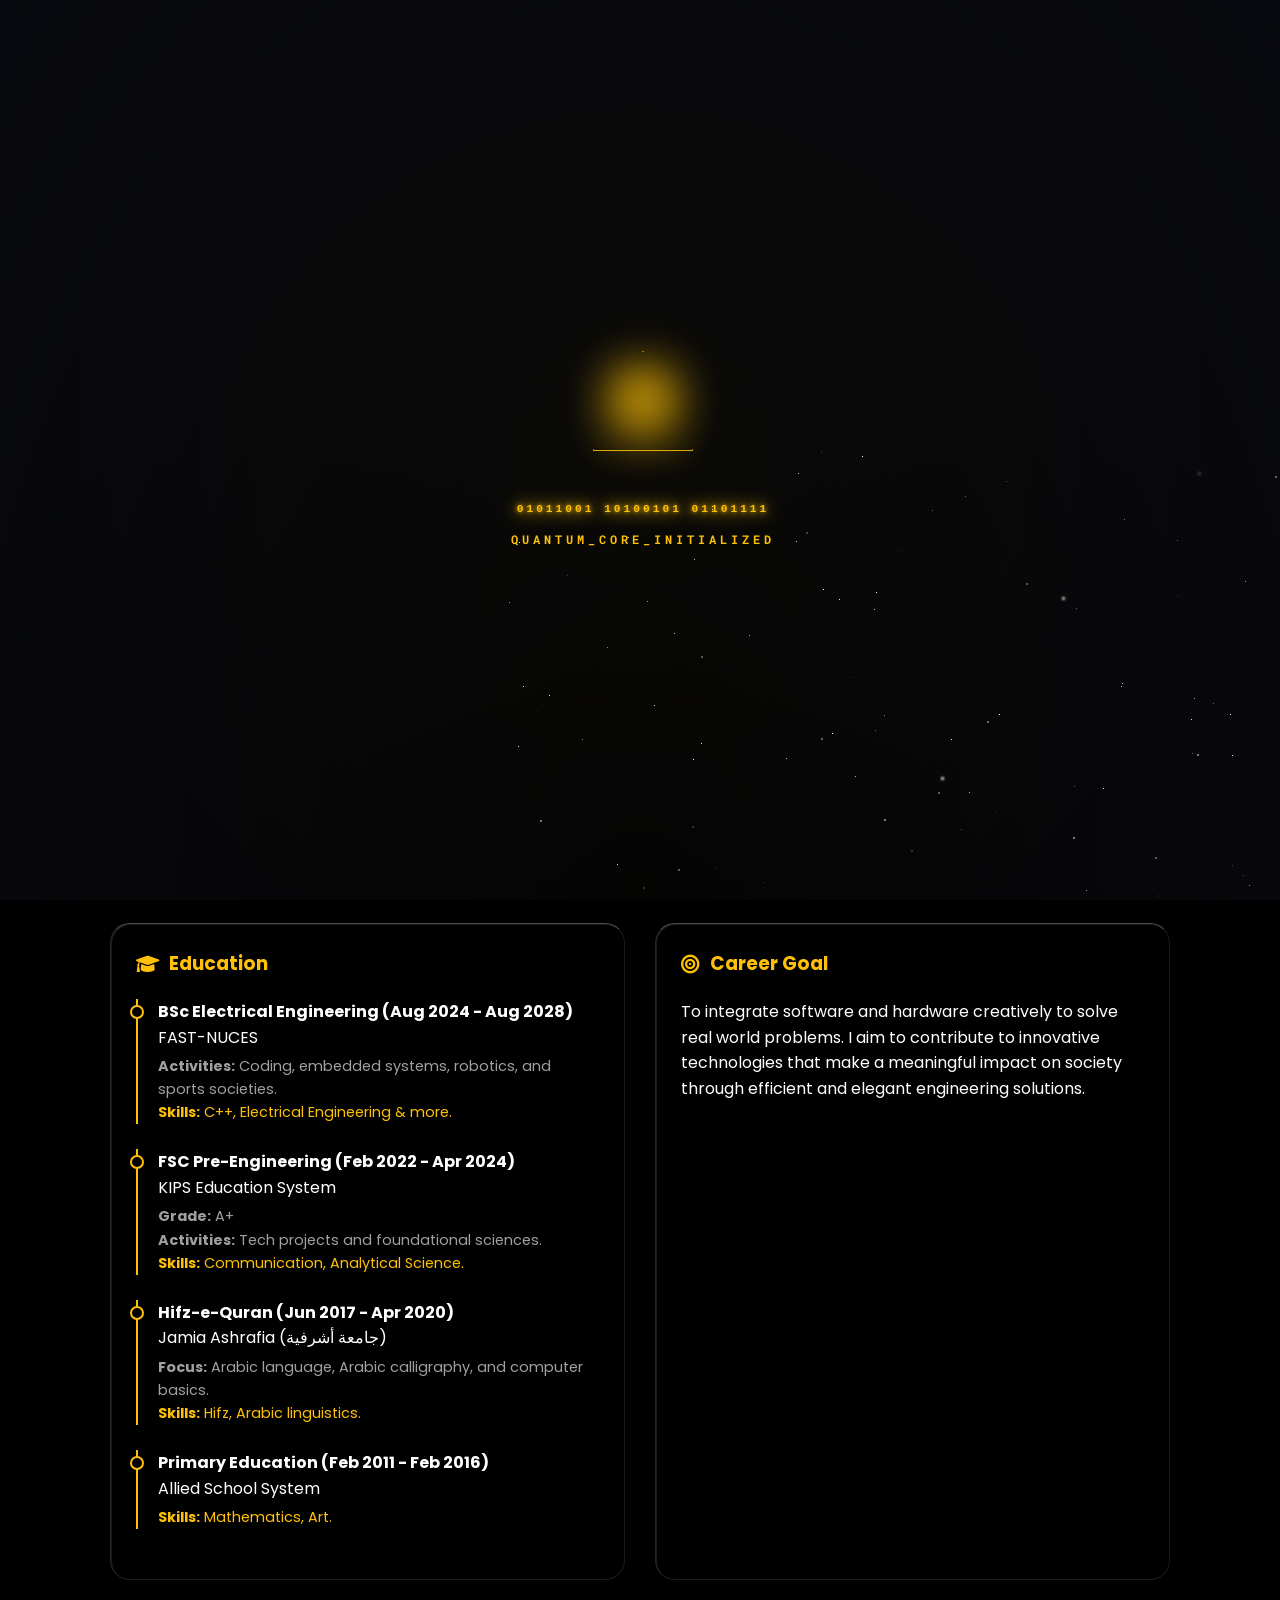
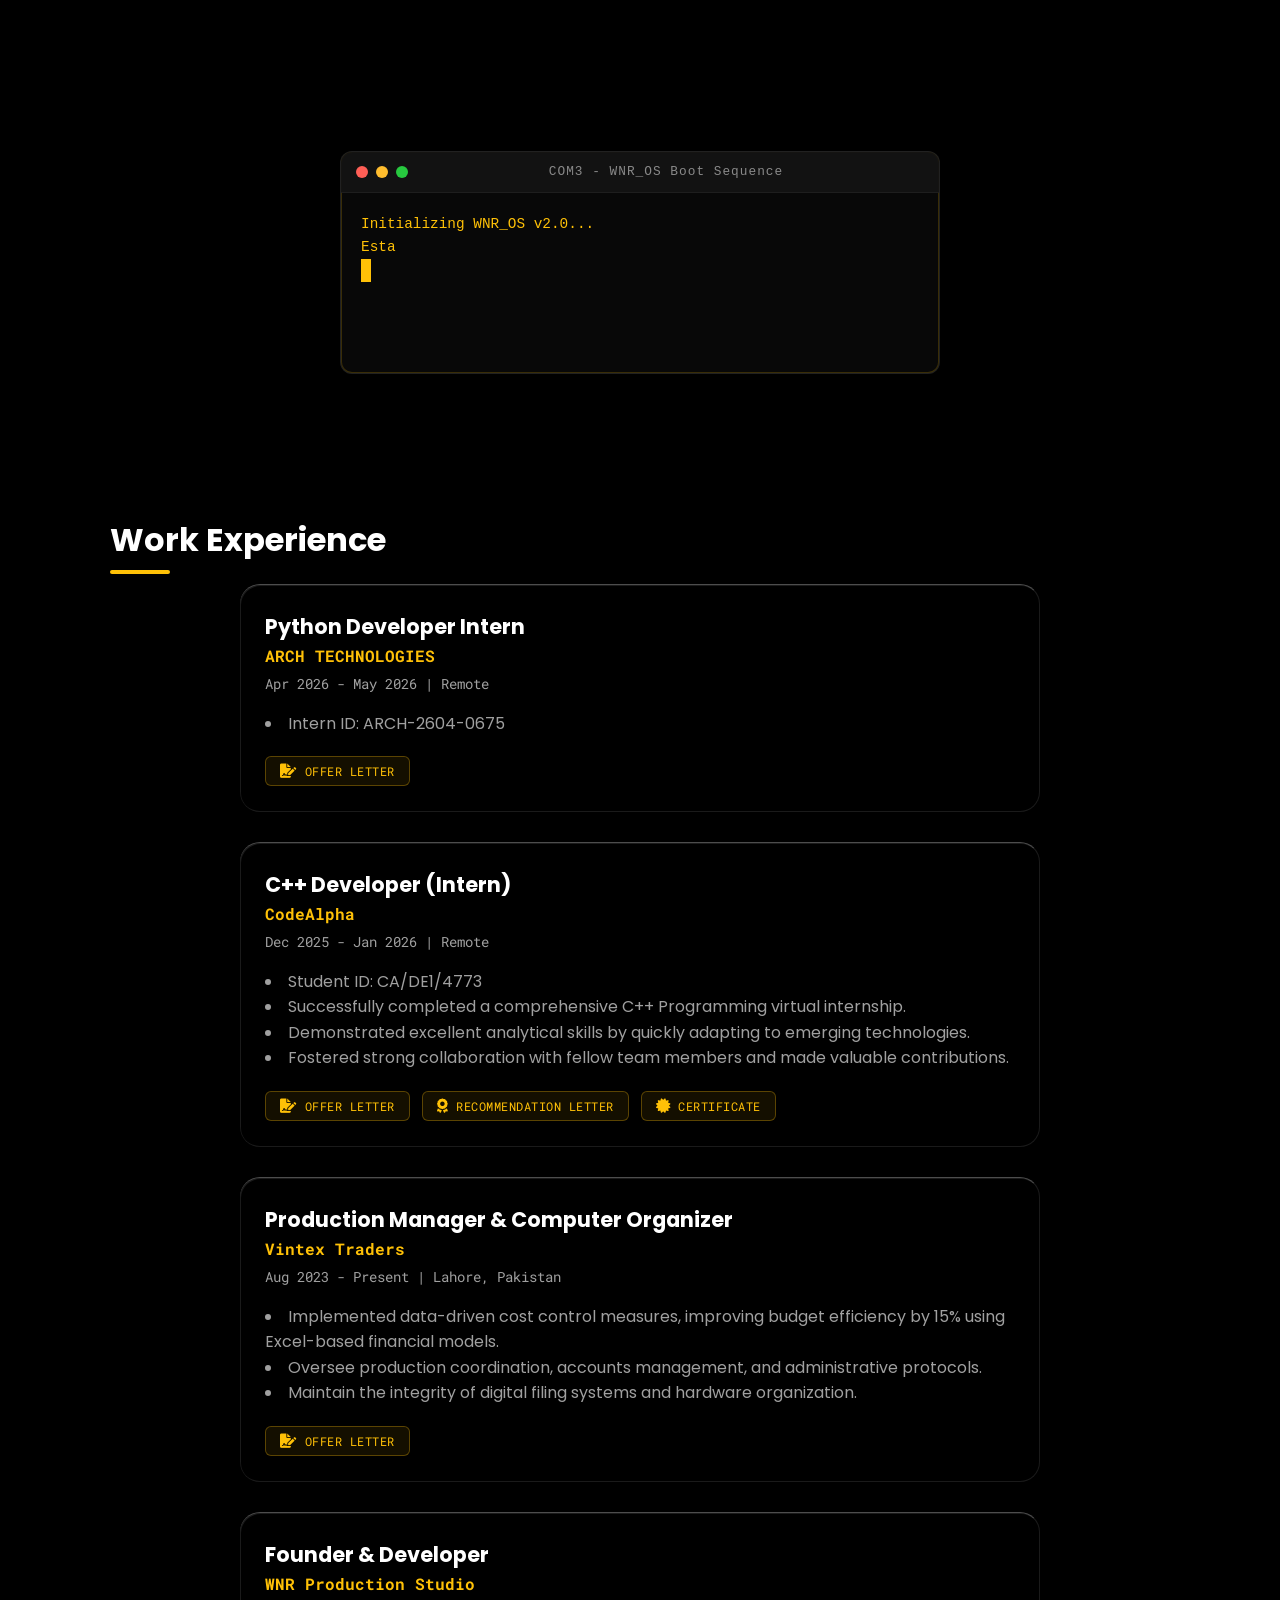
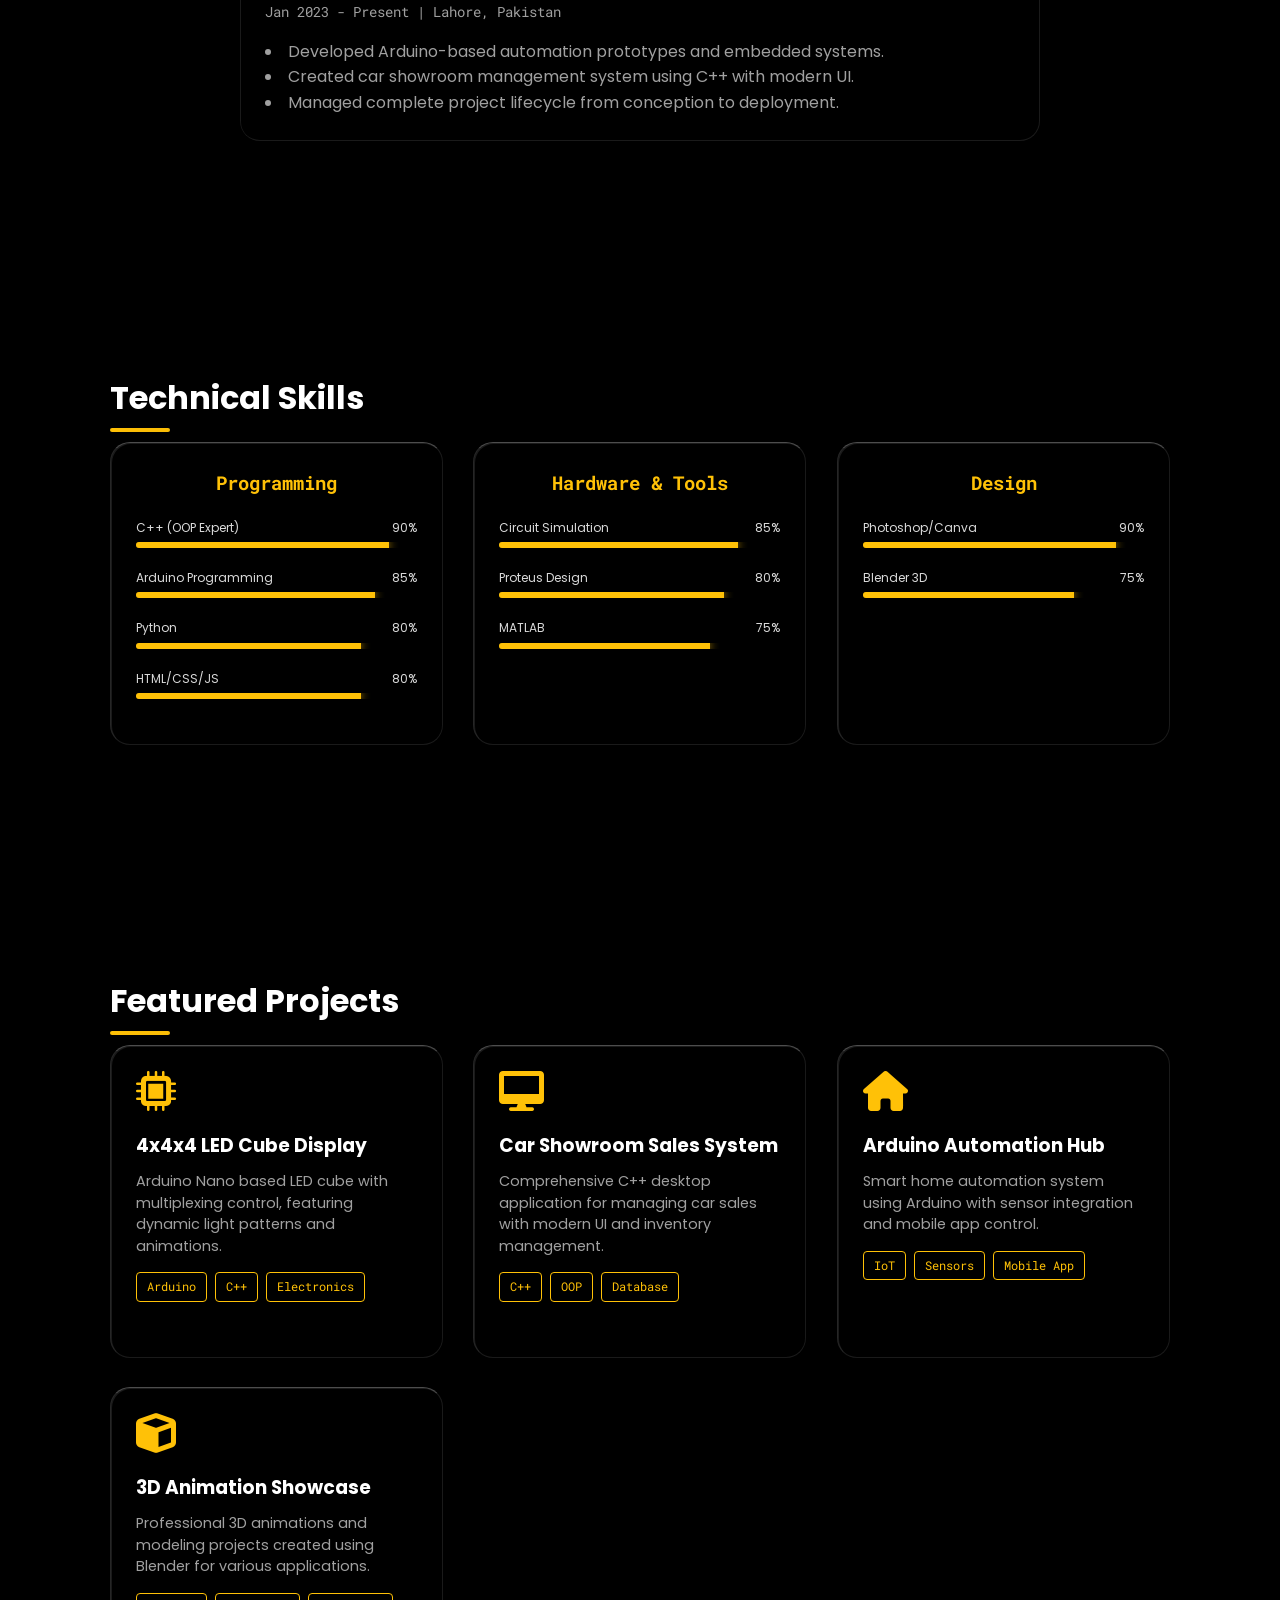
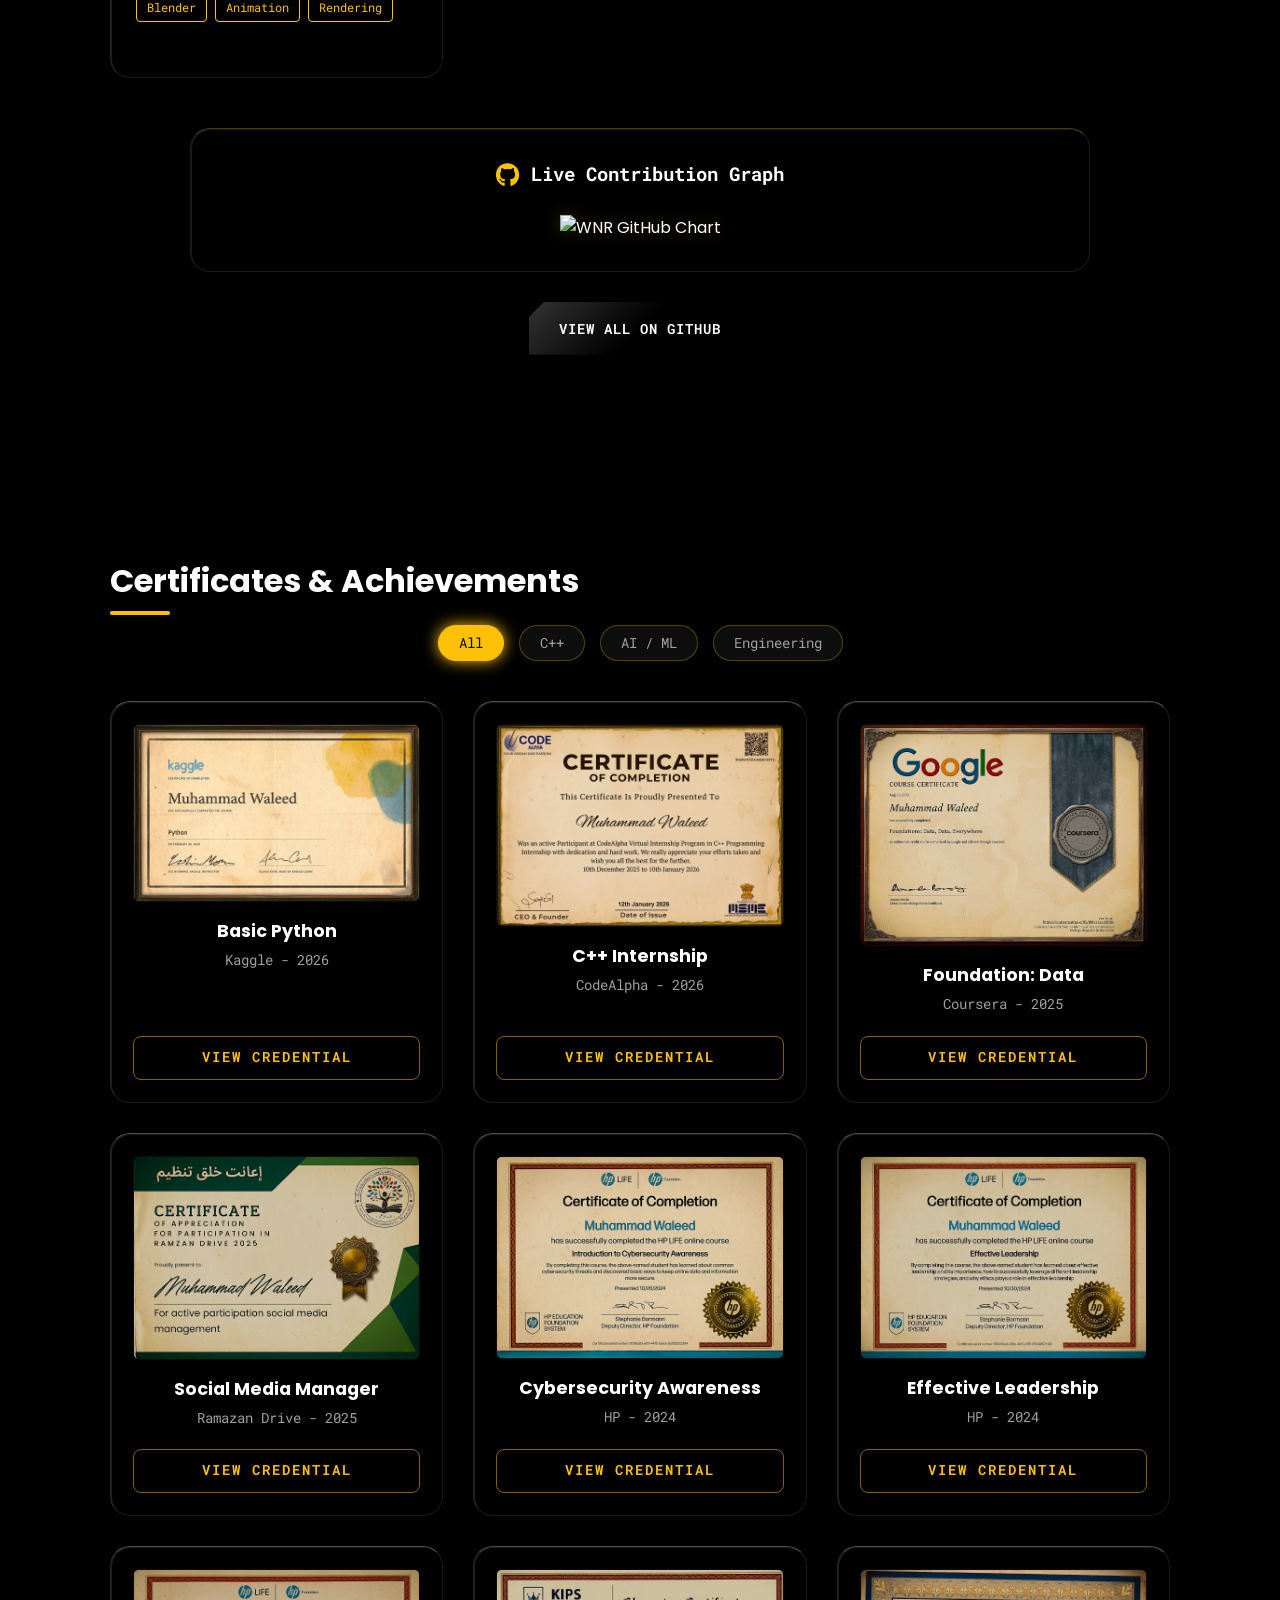
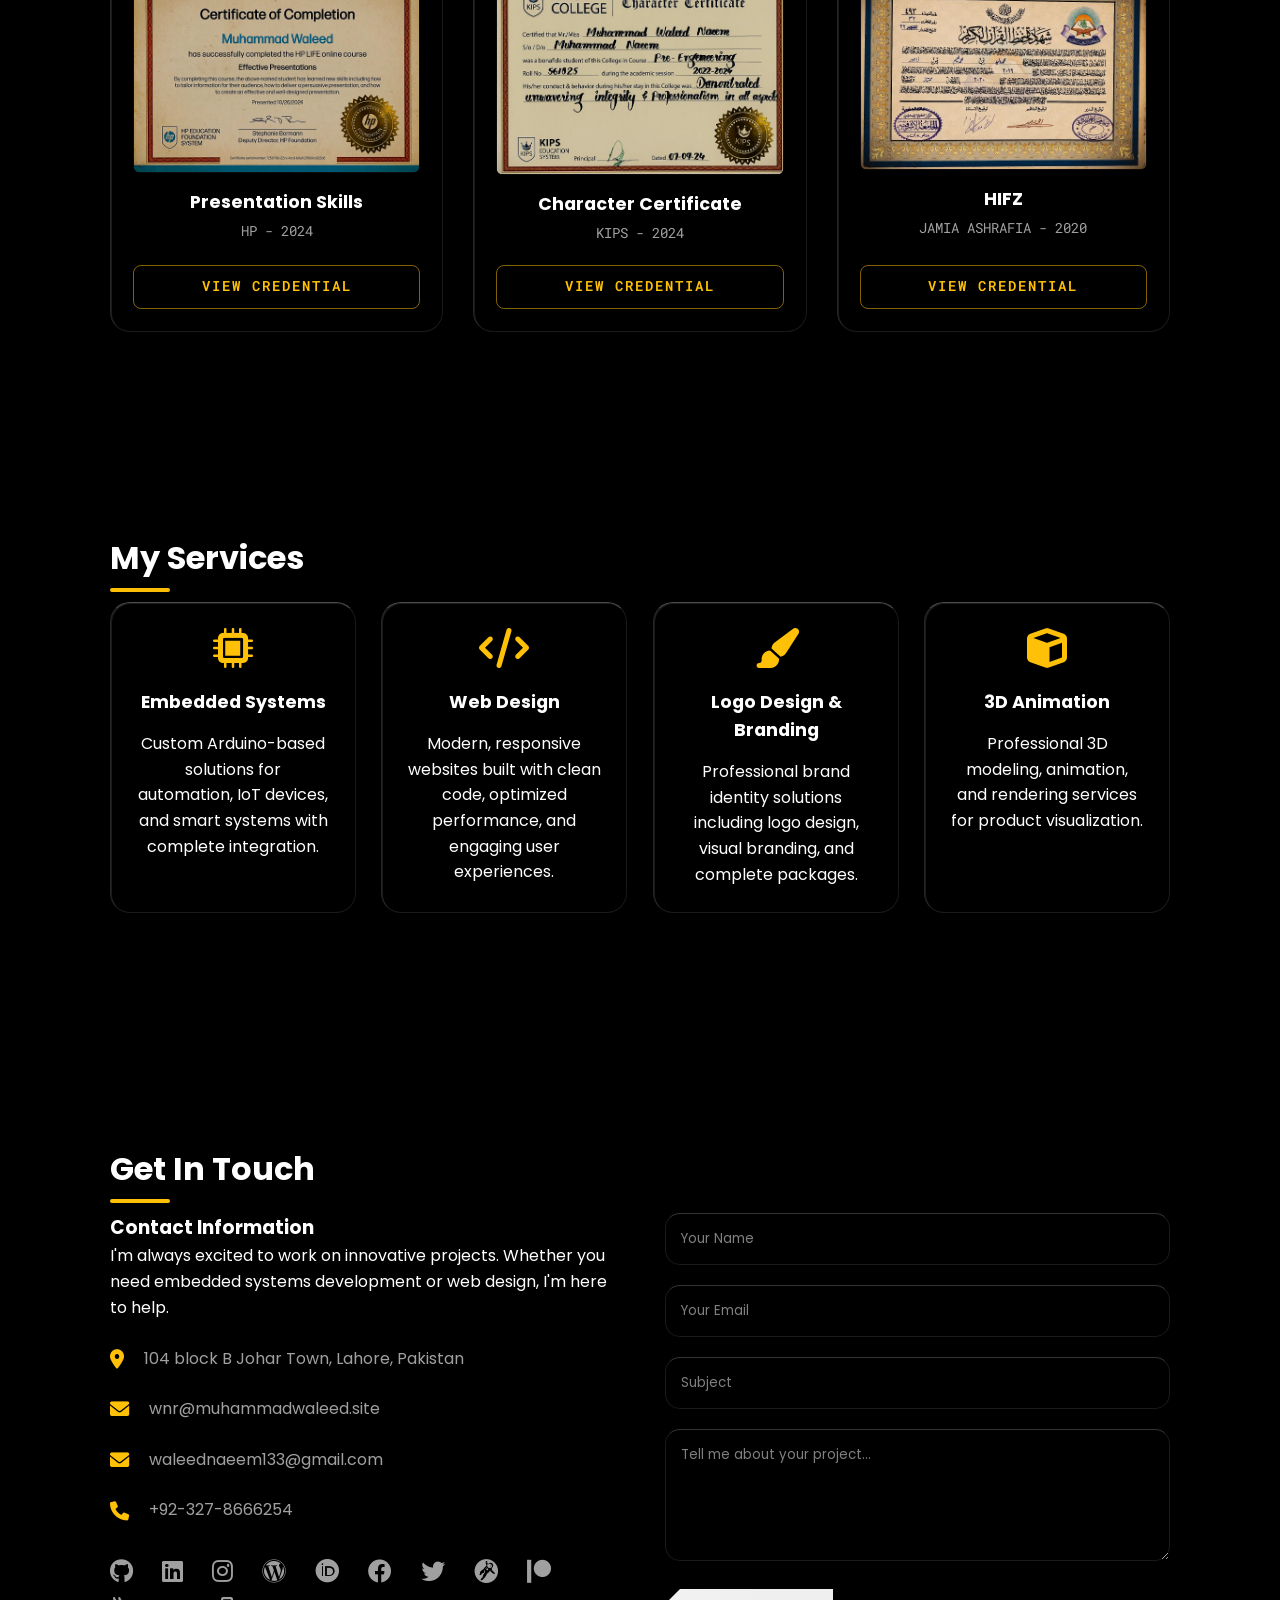
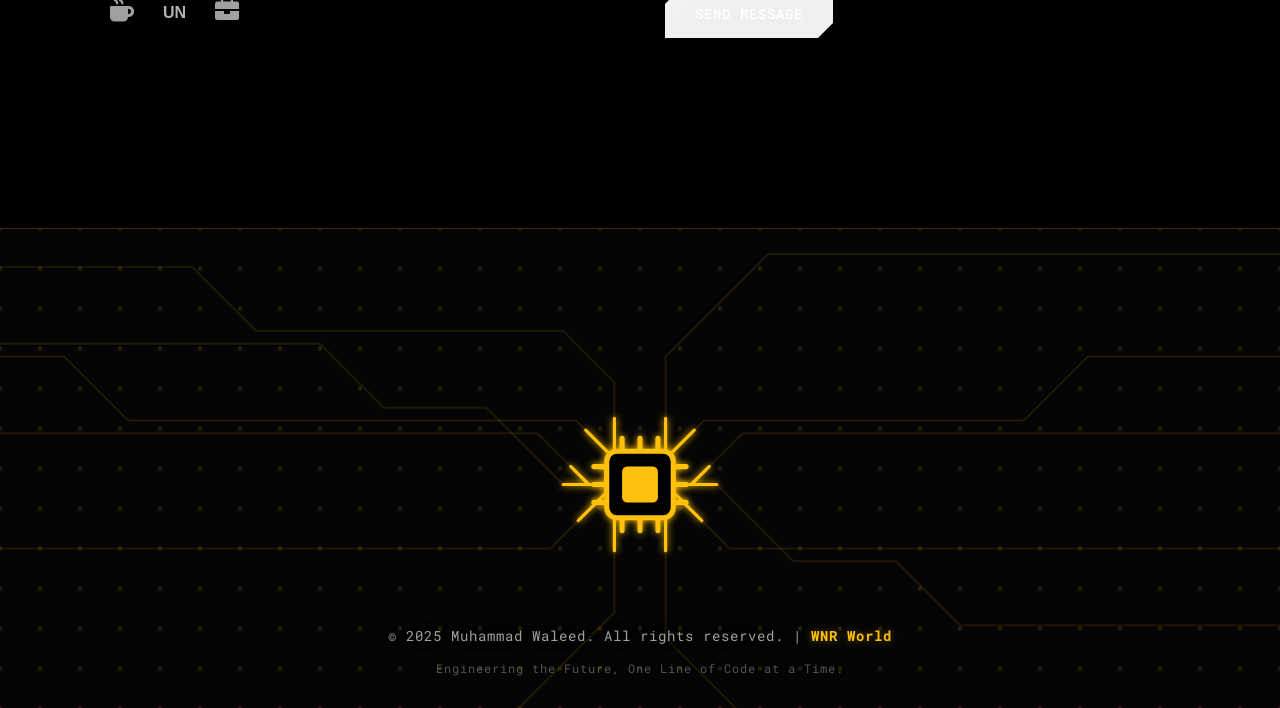
==== commit 108eefad: "quantum computer initialized" ====
--- a/index.html
+++ b/index.html
@@ -1,5 +1,6 @@
 <!DOCTYPE html>
 <html lang="en">
+
 <head>
     <meta name="theme-color" content="#050505">
     <meta charset="UTF-8">
@@ -10,35 +11,46 @@
 
     <link rel="stylesheet" href="styles.css">
     <link rel="stylesheet" href="https://cdnjs.cloudflare.com/ajax/libs/font-awesome/6.0.0/css/all.min.css">
-    <link href="https://fonts.googleapis.com/css2?family=Poppins:wght@400;600;700&family=Roboto+Mono:wght@400;500&display=swap" rel="stylesheet">
+    <link
+        href="https://fonts.googleapis.com/css2?family=Poppins:wght@400;600;700&family=Roboto+Mono:wght@400;500&display=swap"
+        rel="stylesheet">
 
     <script type="text/javascript" src="https://cdn.jsdelivr.net/npm/@emailjs/browser@4/dist/email.min.js"></script>
-<script type="text/javascript">
-   (function(){
-      emailjs.init({
-        publicKey: "YOUR_PUBLIC_KEY",
-      });
-   })();
-</script>
+    <script type="text/javascript">
+        (function () {
+            emailjs.init({
+                publicKey: "YOUR_PUBLIC_KEY",
+            });
+        })();
+    </script>
 </head>
+
+
 <body>
 
 
     <div class="cursor-dot"></div>
     <div class="cursor-outline"></div>
-
-
-
-
     <div id="preloader">
-    <div class="reactor-container">
-        <div class="reactor-ring ring-1"></div>
-        <div class="reactor-ring ring-2"></div>
-        <div class="reactor-ring ring-3"></div>
-        <div class="reactor-core"></div>
+        <div class="stars-small"></div>
+        <div class="stars-medium"></div>
+        <div class="stars-large"></div>
+        <div class="nebula-bg"></div>
+        <div class="preloader-container">
+            <div class="core-wrapper">
+                <div class="shard shard-1"></div>
+                <div class="shard shard-2"></div>
+                <div class="shard shard-3"></div>
+                <div class="shard shard-4"></div>
+                <div class="core-glow"></div>
+            </div>
+            <div class="system-loader">
+                <div class="binary-stream">01011001 10100101 01101111</div>
+                <div class="loading-status">QUANTUM_CORE_INITIALIZED</div>
+            </div>
+        </div>
     </div>
-</div>
-</div>
+
     <div class="cursor-dot" data-cursor-dot></div>
     <div class="cursor-outline" data-cursor-outline></div>
 
@@ -62,32 +74,34 @@
     </nav>
 
     <div class="full-width-banner">
-    <img src="banner.webp" alt="Muhammad Waleed Banner">
-    <div class="banner-overlay"></div> 
-
-    <div class="circuit-container">
-    <div class="solder-dot"></div>
-    
-    <div class="circuit-wire"></div>
-    
-    <a href="https://wnr.world" target="_blank" class="reactor-btn">
-        <div class="mini-ring outer"></div>
-        <div class="mini-ring inner"></div>
-        <div class="mini-core"></div>
-        <span class="reactor-text">WNR.WORLD</span>
-    </a>
-</div>
-</div>
+        <img src="banner.webp" alt="Muhammad Waleed Banner">
+        <div class="banner-overlay"></div>
+
+        <div class="circuit-container">
+            <div class="solder-dot"></div>
+
+            <div class="circuit-wire"></div>
+
+            <a href="https://wnr.world" target="_blank" class="reactor-btn">
+                <div class="mini-ring outer"></div>
+                <div class="mini-ring inner"></div>
+                <div class="mini-core"></div>
+                <span class="reactor-text">WNR.WORLD</span>
+            </a>
+        </div>
+    </div>
 
     <header class="hero">
         <div class="hero-content">
-            
+
             <h3 class="typewriter-container">
-              <span class="txt-type" data-wait="4000" data-words='["Welcome to My Portfolio ☕🍪!", "An Ardent | Innovative Engineer", "Proudly Representing PAKISTAN 🇵🇰."]'></span>
+                <span class="txt-type" data-wait="4000"
+                    data-words='["Welcome to My Portfolio ☕🍪!", "An Ardent | Innovative Engineer", "Proudly Representing PAKISTAN 🇵🇰."]'></span>
             </h3>
 
-            <p class="reveal-text delay-400">Electrical Engineering student at FAST NUCES transitioning to Computer Engineering. Passionate about innovating in software & hardware integration.</p>
-            
+            <p class="reveal-text delay-400">Electrical Engineering student at FAST NUCES transitioning to Computer
+                Engineering. Passionate about innovating in software & hardware integration.</p>
+
             <div class="cta-buttons reveal-text delay-600">
                 <a href="#projects" class="btn primary">View Projects</a>
                 <button id="openResumeBtn" class="btn secondary">View & Print Resume</button>
@@ -98,13 +112,13 @@
     <div id="resumeModal" class="modal-overlay">
         <div class="modal-wrapper">
             <div class="animated-border-box"></div>
-            
+
             <div class="modal-content">
                 <div class="modal-header">
                     <h3>Resume Preview</h3>
                     <button class="close-modal">&times;</button>
                 </div>
-                
+
                 <div class="pdf-container">
                     <iframe src="resume.pdf" id="resumeFrame"></iframe>
                 </div>
@@ -115,7 +129,7 @@
             </div>
         </div>
     </div>
-    
+
     <div id="certModal" class="modal-overlay">
         <div class="modal-wrapper">
             <div class="animated-border-box"></div>
@@ -125,7 +139,7 @@
                     <button class="close-cert-modal close-modal">&times;</button>
                 </div>
                 <div class="pdf-container" id="certViewerContainer">
-                    </div>
+                </div>
             </div>
         </div>
     </div>
@@ -136,7 +150,7 @@
         <div class="container">
             <h2 class="section-title">About Me</h2>
             <p class="section-subtitle">Passionate about bridging the gap between hardware and software</p>
-            
+
             <div class="about-grid">
 
                 <div class="about-card">
@@ -148,18 +162,21 @@
                             <strong>BSc Electrical Engineering (Aug 2024 - Aug 2028)</strong><br>
                             FAST-NUCES<br>
                             <span class="small-text" style="margin-top: 5px;">
-                                <strong>Activities:</strong> Coding, embedded systems, robotics, and sports societies.<br>
-                                <span style="color: var(--accent);"><strong>Skills:</strong> C++, Electrical Engineering & more.</span>
+                                <strong>Activities:</strong> Coding, embedded systems, robotics, and sports
+                                societies.<br>
+                                <span style="color: var(--accent);"><strong>Skills:</strong> C++, Electrical Engineering
+                                    & more.</span>
                             </span>
                         </li>
-                        
+
                         <li>
                             <strong>FSC Pre-Engineering (Feb 2022 - Apr 2024)</strong><br>
                             KIPS Education System<br>
                             <span class="small-text" style="margin-top: 5px;">
                                 <strong>Grade:</strong> A+<br>
                                 <strong>Activities:</strong> Tech projects and foundational sciences.<br>
-                                <span style="color: var(--accent);"><strong>Skills:</strong> Communication, Analytical Science.</span>
+                                <span style="color: var(--accent);"><strong>Skills:</strong> Communication, Analytical
+                                    Science.</span>
                             </span>
                         </li>
 
@@ -168,7 +185,8 @@
                             Jamia Ashrafia (جامعة أشرفية)<br>
                             <span class="small-text" style="margin-top: 5px;">
                                 <strong>Focus:</strong> Arabic language, Arabic calligraphy, and computer basics.<br>
-                                <span style="color: var(--accent);"><strong>Skills:</strong> Hifz, Arabic linguistics.</span>
+                                <span style="color: var(--accent);"><strong>Skills:</strong> Hifz, Arabic
+                                    linguistics.</span>
                             </span>
                         </li>
 
@@ -183,34 +201,36 @@
                 </div>
                 <div class="about-card">
                     <h3><i class="fas fa-bullseye"></i> Career Goal</h3>
-                    <p>To integrate software and hardware creatively to solve real world problems. I aim to contribute to innovative technologies that make a meaningful impact on society through efficient and elegant engineering solutions.</p>
+                    <p>To integrate software and hardware creatively to solve real world problems. I aim to contribute
+                        to innovative technologies that make a meaningful impact on society through efficient and
+                        elegant engineering solutions.</p>
                 </div>
             </div>
         </div>
     </section>
 
     <div class="terminal-container" data-tilt data-tilt-max="3" data-tilt-glare="true" data-tilt-max-glare="0.2">
-                <div class="terminal-header">
-                    <div class="terminal-buttons">
-                        <span class="term-btn close"></span>
-                        <span class="term-btn minimize"></span>
-                        <span class="term-btn expand"></span>
-                    </div>
-                    <div class="terminal-title">COM3 - WNR_OS Boot Sequence</div>
-                </div>
-                <div class="terminal-body">
-                    <div id="terminal-text"></div>
-                    <span class="terminal-cursor">_</span>
-                </div>
-            </div>
+        <div class="terminal-header">
+            <div class="terminal-buttons">
+                <span class="term-btn close"></span>
+                <span class="term-btn minimize"></span>
+                <span class="term-btn expand"></span>
+            </div>
+            <div class="terminal-title">COM3 - WNR_OS Boot Sequence</div>
+        </div>
+        <div class="terminal-body">
+            <div id="terminal-text"></div>
+            <span class="terminal-cursor">_</span>
+        </div>
+    </div>
 
     <section id="experience" class="section hidden">
         <div class="container">
             <h2 class="section-title">Work Experience</h2>
-            
+
             <div class="timeline-container">
 
-                 <div class="timeline-item">
+                <div class="timeline-item">
                     <div class="timeline-content">
                         <h3>Python Developer Intern</h3>
                         <h4>ARCH TECHNOLOGIES</h4>
@@ -218,15 +238,17 @@
                         <ul>
                             <li>Intern ID: ARCH-2604-0675</li>
                         </ul>
-                        
+
                         <div class="doc-links">
-                            <button class="doc-btn open-doc" data-doc="documents/MUHAMMAD WALEED Python Developer Internship Offer Letter_page-0001.webp" data-title="CodeAlpha Offer Letter">
+                            <button class="doc-btn open-doc"
+                                data-doc="documents/MUHAMMAD WALEED Python Developer Internship Offer Letter_page-0001.webp"
+                                data-title="CodeAlpha Offer Letter">
                                 <i class="fas fa-file-signature"></i> Offer Letter
                             </button>
                         </div>
                     </div>
                 </div>
-                
+
                 <div class="timeline-item">
                     <div class="timeline-content">
                         <h3>C++ Developer (Intern)</h3>
@@ -235,18 +257,23 @@
                         <ul>
                             <li>Student ID: CA/DE1/4773</li>
                             <li>Successfully completed a comprehensive C++ Programming virtual internship.</li>
-                            <li>Demonstrated excellent analytical skills by quickly adapting to emerging technologies.</li>
-                            <li>Fostered strong collaboration with fellow team members and made valuable contributions.</li>
+                            <li>Demonstrated excellent analytical skills by quickly adapting to emerging technologies.
+                            </li>
+                            <li>Fostered strong collaboration with fellow team members and made valuable contributions.
+                            </li>
                         </ul>
-                        
-                       <div class="doc-links">
-                            <button class="doc-btn open-doc" data-doc="documents/codealpha_offerletter.webp" data-title="CodeAlpha Offer Letter">
+
+                        <div class="doc-links">
+                            <button class="doc-btn open-doc" data-doc="documents/codealpha_offerletter.webp"
+                                data-title="CodeAlpha Offer Letter">
                                 <i class="fas fa-file-signature"></i> Offer Letter
                             </button>
-                            <button class="doc-btn open-doc" data-doc="documents/codealpha_recoletter.webp" data-title="Recommendation Letter">
+                            <button class="doc-btn open-doc" data-doc="documents/codealpha_recoletter.webp"
+                                data-title="Recommendation Letter">
                                 <i class="fas fa-award"></i> Recommendation Letter
                             </button>
-                            <button class="doc-btn open-doc" data-doc="certificates/code alpha.webp" data-title="Internship Certificate">
+                            <button class="doc-btn open-doc" data-doc="certificates/code alpha.webp"
+                                data-title="Internship Certificate">
                                 <i class="fas fa-certificate"></i> Certificate
                             </button>
                         </div>
@@ -260,13 +287,15 @@
                         <h4>Vintex Traders</h4>
                         <span class="date">Aug 2023 - Present | Lahore, Pakistan</span>
                         <ul>
-                            <li>Implemented data-driven cost control measures, improving budget efficiency by 15% using Excel-based financial models.</li>
+                            <li>Implemented data-driven cost control measures, improving budget efficiency by 15% using
+                                Excel-based financial models.</li>
                             <li>Oversee production coordination, accounts management, and administrative protocols.</li>
                             <li>Maintain the integrity of digital filing systems and hardware organization.</li>
                         </ul>
-                        
+
                         <div class="doc-links">
-                            <button class="doc-btn open-doc" data-doc="documents/vintex_offerletter.webp" data-title="Vintex Offer Letter">
+                            <button class="doc-btn open-doc" data-doc="documents/vintex_offerletter.webp"
+                                data-title="Vintex Offer Letter">
                                 <i class="fas fa-file-signature"></i> Offer Letter
                             </button>
                         </div>
@@ -274,7 +303,7 @@
                 </div>
 
 
-                  <div class="timeline-item">
+                <div class="timeline-item">
                     <div class="timeline-content">
                         <h3>Founder & Developer</h3>
                         <h4>WNR Production Studio</h4>
@@ -309,7 +338,7 @@
                         <div class="info"><span>Python</span><span>80%</span></div>
                         <div class="bar"><span style="width: 80%"></span></div>
                     </div>
-                     <div class="skill-bar">
+                    <div class="skill-bar">
                         <div class="info"><span>HTML/CSS/JS</span><span>80%</span></div>
                         <div class="bar"><span style="width: 80%"></span></div>
                     </div>
@@ -321,7 +350,7 @@
                         <div class="info"><span>Circuit Simulation</span><span>85%</span></div>
                         <div class="bar"><span style="width: 85%"></span></div>
                     </div>
-                     <div class="skill-bar">
+                    <div class="skill-bar">
                         <div class="info"><span>Proteus Design</span><span>80%</span></div>
                         <div class="bar"><span style="width: 80%"></span></div>
                     </div>
@@ -350,53 +379,61 @@
         <div class="container">
             <h2 class="section-title">Featured Projects</h2>
             <div class="projects-grid">
-                
-                <div class="project-card" data-tilt data-tilt-max="10" data-tilt-speed="400" data-tilt-glare="true" data-tilt-max-glare="0.2">
+
+                <div class="project-card" data-tilt data-tilt-max="10" data-tilt-speed="400" data-tilt-glare="true"
+                    data-tilt-max-glare="0.2">
                     <div class="project-img">
                         <i class="fas fa-microchip fa-3x" style="color: var(--accent);"></i>
                     </div>
                     <div class="project-info">
                         <h3>4x4x4 LED Cube Display</h3>
-                        <p>Arduino Nano based LED cube with multiplexing control, featuring dynamic light patterns and animations.</p>
+                        <p>Arduino Nano based LED cube with multiplexing control, featuring dynamic light patterns and
+                            animations.</p>
                         <div class="tags">
                             <span>Arduino</span><span>C++</span><span>Electronics</span>
                         </div>
                     </div>
                 </div>
 
-                <div class="project-card" data-tilt data-tilt-max="10" data-tilt-speed="400" data-tilt-glare="true" data-tilt-max-glare="0.2">
+                <div class="project-card" data-tilt data-tilt-max="10" data-tilt-speed="400" data-tilt-glare="true"
+                    data-tilt-max-glare="0.2">
                     <div class="project-img">
-                         <i class="fas fa-desktop fa-3x" style="color: var(--accent);"></i>
+                        <i class="fas fa-desktop fa-3x" style="color: var(--accent);"></i>
                     </div>
                     <div class="project-info">
                         <h3>Car Showroom Sales System</h3>
-                        <p>Comprehensive C++ desktop application for managing car sales with modern UI and inventory management.</p>
+                        <p>Comprehensive C++ desktop application for managing car sales with modern UI and inventory
+                            management.</p>
                         <div class="tags">
                             <span>C++</span><span>OOP</span><span>Database</span>
                         </div>
                     </div>
                 </div>
 
-                <div class="project-card" data-tilt data-tilt-max="10" data-tilt-speed="400" data-tilt-glare="true" data-tilt-max-glare="0.2">
+                <div class="project-card" data-tilt data-tilt-max="10" data-tilt-speed="400" data-tilt-glare="true"
+                    data-tilt-max-glare="0.2">
                     <div class="project-img">
-                         <i class="fas fa-home fa-3x" style="color: var(--accent);"></i>
+                        <i class="fas fa-home fa-3x" style="color: var(--accent);"></i>
                     </div>
                     <div class="project-info">
                         <h3>Arduino Automation Hub</h3>
-                        <p>Smart home automation system using Arduino with sensor integration and mobile app control.</p>
+                        <p>Smart home automation system using Arduino with sensor integration and mobile app control.
+                        </p>
                         <div class="tags">
                             <span>IoT</span><span>Sensors</span><span>Mobile App</span>
                         </div>
                     </div>
                 </div>
 
-                <div class="project-card" data-tilt data-tilt-max="10" data-tilt-speed="400" data-tilt-glare="true" data-tilt-max-glare="0.2">
+                <div class="project-card" data-tilt data-tilt-max="10" data-tilt-speed="400" data-tilt-glare="true"
+                    data-tilt-max-glare="0.2">
                     <div class="project-img">
-                         <i class="fas fa-cube fa-3x" style="color: var(--accent);"></i>
+                        <i class="fas fa-cube fa-3x" style="color: var(--accent);"></i>
                     </div>
                     <div class="project-info">
                         <h3>3D Animation Showcase</h3>
-                        <p>Professional 3D animations and modeling projects created using Blender for various applications.</p>
+                        <p>Professional 3D animations and modeling projects created using Blender for various
+                            applications.</p>
                         <div class="tags">
                             <span>Blender</span><span>Animation</span><span>Rendering</span>
                         </div>
@@ -405,7 +442,8 @@
 
             </div>
 
-            <div class="github-graph-container" data-tilt data-tilt-max="3" data-tilt-glare="true" data-tilt-max-glare="0.1">
+            <div class="github-graph-container" data-tilt data-tilt-max="3" data-tilt-glare="true"
+                data-tilt-max-glare="0.1">
                 <h3><i class="fab fa-github"></i> Live Contribution Graph</h3>
                 <img src="https://ghchart.rshah.org/FFC107/W-N-R" alt="WNR GitHub Chart">
             </div>
@@ -416,116 +454,145 @@
         </div>
     </section>
 
-   <section id="certificates" class="section hidden">
+
+
+    <section id="certificates" class="section hidden">
         <div class="container">
             <h2 class="section-title">Certificates & Achievements</h2>
-            
+
+            <div class="filter-container">
+
+                <button class="filter-btn active" data-filter="all">All</button>
+                <button class="filter-btn" data-filter="cpp">C++</button>
+                <button class="filter-btn" data-filter="AI / ML">AI / ML</button>
+                <button class="filter-btn" data-filter="engineering">Engineering</button>
+
+            </div>
+
             <div class="certificates-grid">
-                
-                
-                <div class="certificate-card" data-tilt data-tilt-max="8" data-tilt-speed="300" data-tilt-glare="true" data-tilt-max-glare=".1">
+
+
+                <div class="certificate-card" data-tilt data-category="AI / ML" data-tilt data-tilt-max="8"
+                    data-tilt-speed="300" data-tilt-glare="true" data-tilt-max-glare=".1">
                     <div class="cert-image-wrapper">
                         <img src="certificates/kaggle_Python.webp" alt="Data Science Certificate">
                     </div>
+
                     <h3>Basic Python</h3>
                     <p>Kaggle - 2026</p>
-                    
-                    <a href="https://www.kaggle.com/learn/certification/muhammadwaleednaeem/python" target="_blank" class="btn secondary">VIEW CREDENTIAL</a>
-                </div> 
-                
-                
-                <div class="certificate-card" data-tilt data-tilt-max="8" data-tilt-speed="300" data-tilt-glare="true" data-tilt-max-glare=".1">
+
+                    <a href="https://www.kaggle.com/learn/certification/muhammadwaleednaeem/python" target="_blank"
+                        class="btn secondary">VIEW CREDENTIAL</a>
+                </div>
+
+
+                <div class="certificate-card" data-tilt data-category="cpp" data-tilt data-tilt-max="8"
+                    data-tilt-speed="300" data-tilt-glare="true" data-tilt-max-glare=".1">
                     <div class="cert-image-wrapper">
                         <img src="certificates/code alpha.webp" alt="Machine Learning Certificate">
                     </div>
                     <h3>C++ Internship</h3>
                     <p>CodeAlpha - 2026</p>
-                    
-                    <a href="https://www.codealpha.tech/#/verification?id=CA%2FDE1%2F4773" target="_blank" class="btn secondary">VIEW CREDENTIAL</a>
-                </div>
-
-
-                
-                <div class="certificate-card" data-tilt data-tilt-max="8" data-tilt-speed="300" data-tilt-glare="true" data-tilt-max-glare=".1">
+
+                    <a href="https://www.codealpha.tech/#/verification?id=CA%2FDE1%2F4773" target="_blank"
+                        class="btn secondary">VIEW CREDENTIAL</a>
+                </div>
+
+
+
+                <div class="certificate-card" data-tilt data-category="engineering" data-tilt data-tilt-max="8"
+                    data-tilt-speed="300" data-tilt-glare="true" data-tilt-max-glare=".1">
 
                     <div class="cert-image-wrapper">
                         <img src="certificates/Coursera_data.webp" alt="Machine Learning Certificate">
                     </div>
                     <h3>Foundation: Data</h3>
                     <p>Coursera - 2025</p>
-                    
-                    <a href="https://coursera.org/verify/KRR9RZ2GXYZD" target="_blank" class="btn secondary">VIEW CREDENTIAL</a>
-                </div>
-
-
-              
-                <div class="certificate-card" data-tilt data-tilt-max="8" data-tilt-speed="300" data-tilt-glare="true" data-tilt-max-glare=".1">
+
+                    <a href="https://coursera.org/verify/KRR9RZ2GXYZD" target="_blank" class="btn secondary">VIEW
+                        CREDENTIAL</a>
+                </div>
+
+
+
+                <div class="certificate-card" data-tilt data-category="engineering" data-tilt data-tilt-max="8"
+                    data-tilt-speed="300" data-tilt-glare="true" data-tilt-max-glare=".1">
                     <div class="cert-image-wrapper">
                         <img src="certificates/khalq_tanzeem.webp" alt="Certificate">
                     </div>
                     <h3> Social Media Manager</h3>
                     <p>Ramazan Drive - 2025</p>
-                    
-                    <a href="https://github.com/WNR-PRODUCTION-STUDIO/wnr.site/blob/main/khalq_tanzeem.png" target="_blank" class="btn secondary">VIEW CREDENTIAL</a>
-                </div>                
-
-
-                <div class="certificate-card" data-tilt data-tilt-max="8" data-tilt-speed="300" data-tilt-glare="true" data-tilt-max-glare=".1">
+
+                    <a href="https://github.com/WNR-PRODUCTION-STUDIO/wnr.site/blob/main/khalq_tanzeem.png"
+                        target="_blank" class="btn secondary">VIEW CREDENTIAL</a>
+                </div>
+
+
+                <div class="certificate-card" data-tilt data-category="engineering" data-tilt data-tilt-max="8"
+                    data-tilt-speed="300" data-tilt-glare="true" data-tilt-max-glare=".1">
                     <div class="cert-image-wrapper">
                         <img src="certificates/HP cybersecurity.webp" alt="Machine Learning Certificate">
                     </div>
                     <h3> Cybersecurity Awareness</h3>
                     <p>HP - 2024</p>
 
-                    
-                    <a href="https://www.life-global.org/certificate/df078a83-e101-4475-baed-a1a552222304" target="_blank" class="btn secondary">VIEW CREDENTIAL</a>
-                </div>
-
-
-                <div class="certificate-card" data-tilt data-tilt-max="8" data-tilt-speed="300" data-tilt-glare="true" data-tilt-max-glare=".1">
+
+                    <a href="https://www.life-global.org/certificate/df078a83-e101-4475-baed-a1a552222304"
+                        target="_blank" class="btn secondary">VIEW CREDENTIAL</a>
+                </div>
+
+
+                <div class="certificate-card" data-tilt data-category="engineering" data-tilt data-tilt-max="8"
+                    data-tilt-speed="300" data-tilt-glare="true" data-tilt-max-glare=".1">
                     <div class="cert-image-wrapper">
                         <img src="certificates/HP Effective Leadership.webp" alt="Machine Learning Certificate">
                     </div>
                     <h3>Effective Leadership</h3>
                     <p>HP - 2024</p>
-                    
-                    <a href="https://www.life-global.org/certificate/660d3aeb-3d1e-4bf3-a36f-218448974196" target="_blank" class="btn secondary">VIEW CREDENTIAL</a>
-                </div>
-
-
-                <div class="certificate-card" data-tilt data-tilt-max="8" data-tilt-speed="300" data-tilt-glare="true" data-tilt-max-glare=".1">
+
+                    <a href="https://www.life-global.org/certificate/660d3aeb-3d1e-4bf3-a36f-218448974196"
+                        target="_blank" class="btn secondary">VIEW CREDENTIAL</a>
+                </div>
+
+
+                <div class="certificate-card" data-tilt data-category="engineering" data-tilt data-tilt-max="8"
+                    data-tilt-speed="300" data-tilt-glare="true" data-tilt-max-glare=".1">
                     <div class="cert-image-wrapper">
                         <img src="certificates/HP presentation certificate.webp" alt="Machine Learning Certificate">
                     </div>
                     <h3>Presentation Skills</h3>
                     <p>HP - 2024</p>
-                    
-                        <a href="https://www.life-global.org/certificate/725b718c-22cc-4ccd-b0e6-218b9ca922a6" target="_blank" class="btn secondary">VIEW CREDENTIAL</a>
-                </div>
-
-
-
-
-                <div class="certificate-card" data-tilt data-tilt-max="8" data-tilt-speed="300" data-tilt-glare="true" data-tilt-max-glare=".1">
+
+                    <a href="https://www.life-global.org/certificate/725b718c-22cc-4ccd-b0e6-218b9ca922a6"
+                        target="_blank" class="btn secondary">VIEW CREDENTIAL</a>
+                </div>
+
+
+
+
+                <div class="certificate-card" data-tilt data-category="all" data-tilt data-tilt-max="8"
+                    data-tilt-speed="300" data-tilt-glare="true" data-tilt-max-glare=".1">
                     <div class="cert-image-wrapper">
                         <img src="certificates/Kips Certificate.webp" loading="lazy" alt="Certificate">
                     </div>
                     <h3> Character Certificate </h3>
                     <p>KIPS - 2024</p>
-                    
-                    <a href="https://github.com/WNR-PRODUCTION-STUDIO/wnr.site/blob/main/Kips%20Certificate.png" target="_blank" class="btn secondary">VIEW CREDENTIAL</a>
-                </div>   
-
-
-                <div class="certificate-card" data-tilt data-tilt-max="8" data-tilt-speed="300" data-tilt-glare="true" data-tilt-max-glare=".1">
+
+                    <a href="https://github.com/WNR-PRODUCTION-STUDIO/wnr.site/blob/main/Kips%20Certificate.png"
+                        target="_blank" class="btn secondary">VIEW CREDENTIAL</a>
+                </div>
+
+
+                <div class="certificate-card" data-tilt data-category="all" data-tilt data-tilt-max="8"
+                    data-tilt-speed="300" data-tilt-glare="true" data-tilt-max-glare=".1">
                     <div class="cert-image-wrapper">
                         <img src="certificates/HIFZ.webp" alt="Certificate">
                     </div>
                     <h3> HIFZ </h3>
                     <p>JAMIA ASHRAFIA - 2020</p>
-                    
+
                     <a href="https://jamiaashrafia.org" target="_blank" class="btn secondary">VIEW CREDENTIAL</a>
-                </div>   
+                </div>
 
 
 
@@ -537,22 +604,29 @@
         <div class="container">
             <h2 class="section-title">My Services</h2>
             <div class="services-grid">
-                <div class="service-card" data-tilt data-tilt-max="15" data-tilt-speed="400" data-tilt-glare="true" data-tilt-max-glare="0.2">
+                <div class="service-card" data-tilt data-tilt-max="15" data-tilt-speed="400" data-tilt-glare="true"
+                    data-tilt-max-glare="0.2">
                     <i class="fas fa-microchip"></i>
                     <h3>Embedded Systems</h3>
-                    <p>Custom Arduino-based solutions for automation, IoT devices, and smart systems with complete integration.</p>
-                </div>
-                <div class="service-card" data-tilt data-tilt-max="15" data-tilt-speed="400" data-tilt-glare="true" data-tilt-max-glare="0.2">
+                    <p>Custom Arduino-based solutions for automation, IoT devices, and smart systems with complete
+                        integration.</p>
+                </div>
+                <div class="service-card" data-tilt data-tilt-max="15" data-tilt-speed="400" data-tilt-glare="true"
+                    data-tilt-max-glare="0.2">
                     <i class="fas fa-code"></i>
                     <h3>Web Design</h3>
-                    <p>Modern, responsive websites built with clean code, optimized performance, and engaging user experiences.</p>
-                </div>
-                <div class="service-card" data-tilt data-tilt-max="15" data-tilt-speed="400" data-tilt-glare="true" data-tilt-max-glare="0.2">
+                    <p>Modern, responsive websites built with clean code, optimized performance, and engaging user
+                        experiences.</p>
+                </div>
+                <div class="service-card" data-tilt data-tilt-max="15" data-tilt-speed="400" data-tilt-glare="true"
+                    data-tilt-max-glare="0.2">
                     <i class="fas fa-paint-brush"></i>
                     <h3>Logo Design & Branding</h3>
-                    <p>Professional brand identity solutions including logo design, visual branding, and complete packages.</p>
-                </div>
-                <div class="service-card" data-tilt data-tilt-max="15" data-tilt-speed="400" data-tilt-glare="true" data-tilt-max-glare="0.2">
+                    <p>Professional brand identity solutions including logo design, visual branding, and complete
+                        packages.</p>
+                </div>
+                <div class="service-card" data-tilt data-tilt-max="15" data-tilt-speed="400" data-tilt-glare="true"
+                    data-tilt-max-glare="0.2">
                     <i class="fas fa-cube"></i>
                     <h3>3D Animation</h3>
                     <p>Professional 3D modeling, animation, and rendering services for product visualization.</p>
@@ -567,7 +641,8 @@
             <div class="contact-wrapper">
                 <div class="contact-info">
                     <h3>Contact Information</h3>
-                    <p>I'm always excited to work on innovative projects. Whether you need embedded systems development or web design, I'm here to help.</p>
+                    <p>I'm always excited to work on innovative projects. Whether you need embedded systems development
+                        or web design, I'm here to help.</p>
                     <br>
                     <div class="info-item">
                         <i class="fas fa-map-marker-alt"></i>
@@ -585,90 +660,99 @@
                         <i class="fas fa-phone"></i>
                         <span>+92-327-8666254</span>
                     </div>
-                    
+
                     <div class="social-links">
                         <a href="https://github.com/W-N-R" target="_blank"><i class="fab fa-github"></i></a>
-                        <a href="https://linkedin.com/in/muhammadwaleed133" target="_blank"><i class="fab fa-linkedin"></i></a>
-                        <a href="https://instagram.com/w.n.r_official" target="_blank"><i class="fab fa-instagram"></i></a>
+                        <a href="https://linkedin.com/in/muhammadwaleed133" target="_blank"><i
+                                class="fab fa-linkedin"></i></a>
+                        <a href="https://instagram.com/w.n.r_official" target="_blank"><i
+                                class="fab fa-instagram"></i></a>
                         <a href="https://wnr01.wordpress.com/" target="_blank"><i class="fab fa-wordpress"></i></a>
                         <a href="https://orcid.org/0009-0000-5359-5368" target="_blank"><i class="fab fa-orcid"></i></a>
-                        <a href="https://www.facebook.com/WNR.Official" target="_blank"><i class="fab fa-facebook"></i></a>
+                        <a href="https://www.facebook.com/WNR.Official" target="_blank"><i
+                                class="fab fa-facebook"></i></a>
                         <a href="https://x.com/wnr_wali_01" target="_blank"><i class="fab fa-twitter"></i></a>
                         <a href="https://gravatar.com/wnr01" target="_blank"><i class="fab fa-grav"></i></a>
                         <a href="https://www.patreon.com/c/W_N_R" target="_blank"><i class="fab fa-patreon"></i></a>
-                        <a href="https://www.buymeacoffee.com/waleednaeer" target="_blank"><i class="fas fa-mug-hot"></i></a>
-                        <a href="https://unstop.com/u/muhamwal14632" target="_blank" style="text-decoration: none; color: #b3b3b3;"><span style="font-weight: 900; font-family: sans-serif; font-size: 16px;">UN</span></a>
-                        <a href="https://www.upwork.com/freelancers/~01c5a0cb1fe81b4c83?mp_source=share" target="_blank">
-    <i class="fas fa-briefcase"></i>
-</a>
-                    </div>
-
-                </div>
-                
+                        <a href="https://www.buymeacoffee.com/waleednaeer" target="_blank"><i
+                                class="fas fa-mug-hot"></i></a>
+                        <a href="https://unstop.com/u/muhamwal14632" target="_blank"
+                            style="text-decoration: none; color: #b3b3b3;"><span
+                                style="font-weight: 900; font-family: sans-serif; font-size: 16px;">UN</span></a>
+                        <a href="https://www.upwork.com/freelancers/~01c5a0cb1fe81b4c83?mp_source=share"
+                            target="_blank">
+                            <i class="fas fa-briefcase"></i>
+                        </a>
+                    </div>
+
+                </div>
+
                 <form class="contact-form" id="contactForm">
-    <div class="form-group">
-        <input type="text" name="name" placeholder="Your Name" required>
-    </div>
-    <div class="form-group">
-        <input type="email" name="email" placeholder="Your Email" required>
-    </div>
-    <div class="form-group">
-        <input type="text" name="title" placeholder="Subject" required>
-    </div>
-    <div class="form-group">
-        <textarea name="message" rows="5" placeholder="Tell me about your project..." required></textarea>
-    </div>
-    
-    <button type="submit" class="btn primary">Send Message</button>
-    <p id="form-status" style="margin-top:10px; font-size:0.9rem;"></p>
-</form>
-
-<script type="text/javascript" src="https://cdn.jsdelivr.net/npm/@emailjs/browser@4/dist/email.min.js"></script>
-
-<script type="text/javascript">
-   // Initialize EmailJS
-   (function(){
-      // REPLACE 'YOUR_PUBLIC_KEY' BELOW
-      emailjs.init("8CUfVOL75tYCqa0QQ");
-   })();
-
-   // Handle the Form Submit
-   document.getElementById('contactForm').addEventListener('submit', function(event) {
-     event.preventDefault(); // Stop the page from reloading
-     
-     const statusBtn = document.getElementById('form-status');
-     statusBtn.innerText = "Sending..."; // Show loading text
-
-     // REPLACE THESE TWO IDs BELOW
-     const serviceID = 'service_portfolio';
-     const templateID = 'template_9ca3x3n';
-
-     emailjs.sendForm(serviceID, templateID, this)
-       .then(() => {
-         statusBtn.innerText = "Message Sent Successfully!";
-         statusBtn.style.color = "green";
-         this.reset(); // Clear the form
-       }, (err) => {
-         statusBtn.innerText = "Failed to send. Please try again.";
-         statusBtn.style.color = "red";
-         console.log(JSON.stringify(err));
-       });
-   });
-</script>
+                    <div class="form-group">
+                        <input type="text" name="name" placeholder="Your Name" required>
+                    </div>
+                    <div class="form-group">
+                        <input type="email" name="email" placeholder="Your Email" required>
+                    </div>
+                    <div class="form-group">
+                        <input type="text" name="title" placeholder="Subject" required>
+                    </div>
+                    <div class="form-group">
+                        <textarea name="message" rows="5" placeholder="Tell me about your project..."
+                            required></textarea>
+                    </div>
+
+                    <button type="submit" class="btn primary">Send Message</button>
+                    <p id="form-status" style="margin-top:10px; font-size:0.9rem;"></p>
+                </form>
+
+                <script type="text/javascript"
+                    src="https://cdn.jsdelivr.net/npm/@emailjs/browser@4/dist/email.min.js"></script>
+
+                <script type="text/javascript">
+                    // Initialize EmailJS
+                    (function () {
+                        // REPLACE 'YOUR_PUBLIC_KEY' BELOW
+                        emailjs.init("8CUfVOL75tYCqa0QQ");
+                    })();
+
+                    // Handle the Form Submit
+                    document.getElementById('contactForm').addEventListener('submit', function (event) {
+                        event.preventDefault(); // Stop the page from reloading
+
+                        const statusBtn = document.getElementById('form-status');
+                        statusBtn.innerText = "Sending..."; // Show loading text
+
+                        // REPLACE THESE TWO IDs BELOW
+                        const serviceID = 'service_portfolio';
+                        const templateID = 'template_9ca3x3n';
+
+                        emailjs.sendForm(serviceID, templateID, this)
+                            .then(() => {
+                                statusBtn.innerText = "Message Sent Successfully!";
+                                statusBtn.style.color = "green";
+                                this.reset(); // Clear the form
+                            }, (err) => {
+                                statusBtn.innerText = "Failed to send. Please try again.";
+                                statusBtn.style.color = "red";
+                                console.log(JSON.stringify(err));
+                            });
+                    });
+                </script>
             </div>
         </div>
     </section>
 
-   <footer class="circuit-footer">
-        
+    <footer class="circuit-footer">
+
         <div class="pcb-traces">
             <svg viewBox="0 0 1000 400" preserveAspectRatio="xMidYMid slice">
                 <defs>
                     <filter id="glow">
-                        <feGaussianBlur stdDeviation="3" result="coloredBlur"/>
+                        <feGaussianBlur stdDeviation="3" result="coloredBlur" />
                         <feMerge>
-                            <feMergeNode in="coloredBlur"/>
-                            <feMergeNode in="SourceGraphic"/>
+                            <feMergeNode in="coloredBlur" />
+                            <feMergeNode in="SourceGraphic" />
                         </feMerge>
                     </filter>
                 </defs>
@@ -680,7 +764,7 @@
                     <polyline points="500,200 540,200 580,160 1000,160" />
                     <polyline points="500,200 520,200 570,250 1000,250" />
                     <polyline points="500,200 560,200 620,260 700,260 750,310 1000,310" />
-                    
+
                     <polyline points="500,200 520,180 520,100 600,20 1000,20" />
                     <polyline points="500,200 480,220 480,300 400,380 0,380" />
                     <polyline points="500,200 480,180 480,120 440,80 200,80 150,30 0,30" />
@@ -695,11 +779,13 @@
                     <polyline points="500,200 440,200 380,140 300,140 250,90 0,90" style="animation-delay: 2.8s;" />
                     <polyline points="500,200 540,200 580,160 1000,160" style="animation-delay: 0.8s;" />
                     <polyline points="500,200 520,200 570,250 1000,250" style="animation-delay: 2.1s;" />
-                    <polyline points="500,200 560,200 620,260 700,260 750,310 1000,310" style="animation-delay: 3.5s;" />
-                    
+                    <polyline points="500,200 560,200 620,260 700,260 750,310 1000,310"
+                        style="animation-delay: 3.5s;" />
+
                     <polyline points="500,200 520,180 520,100 600,20 1000,20" style="animation-delay: 0.4s;" />
                     <polyline points="500,200 480,220 480,300 400,380 0,380" style="animation-delay: 1.9s;" />
-                    <polyline points="500,200 480,180 480,120 440,80 200,80 150,30 0,30" style="animation-delay: 3.2s;" />
+                    <polyline points="500,200 480,180 480,120 440,80 200,80 150,30 0,30"
+                        style="animation-delay: 3.2s;" />
                     <polyline points="500,200 520,220 520,320 580,380 1000,380" style="animation-delay: 1.1s;" />
                     <polyline points="500,200 450,150 100,150 50,100 0,100" style="animation-delay: 2.5s;" />
                     <polyline points="500,200 550,150 800,150 850,100 1000,100" style="animation-delay: 0.2s;" />
@@ -720,12 +806,12 @@
                     <line x1="524" y1="214" x2="536" y2="214" />
 
                     <rect x="474" y="174" width="52" height="52" rx="8" class="mcu-body" />
-                    
+
                     <rect x="486" y="186" width="28" height="28" rx="4" class="mcu-core" />
                 </g>
             </svg>
         </div>
-        
+
         <div class="footer-content">
             <p>&copy; 2025 Muhammad Waleed. All rights reserved. | <span class="highlight">WNR World</span></p>
             <p class="footer-tagline">Engineering the Future, One Line of Code at a Time.</p>
@@ -744,7 +830,7 @@
                     <button class="close-exp-modal close-modal">&times;</button>
                 </div>
                 <div class="pdf-container" id="expDocViewer">
-                    </div>
+                </div>
             </div>
         </div>
     </div>
@@ -752,4 +838,5 @@
 
 
 </body>
+
 </html>
--- a/styles.css
+++ b/styles.css
@@ -1977,5 +1977,196 @@
 
 
 
-
-
+/* --- ACHIEVEMENT FILTERS --- */
+.filter-container {
+    display: flex;
+    justify-content: center;
+    gap: 15px;
+    margin-bottom: 40px;
+    flex-wrap: wrap;
+}
+
+.filter-btn {
+    background: rgba(255, 255, 255, 0.05);
+    border: 1px solid rgba(255, 193, 7, 0.3);
+    color: var(--text-secondary);
+    padding: 8px 20px;
+    border-radius: 30px;
+    cursor: pointer;
+    font-family: var(--font-mono);
+    font-size: 0.85rem;
+    transition: all 0.3s ease;
+}
+
+.filter-btn:hover, .filter-btn.active {
+    background: var(--accent);
+    color: #000;
+    box-shadow: 0 0 15px var(--accent);
+    border-color: var(--accent);
+}
+
+/* Animation for cards when they disappear/appear */
+.certificate-card.hide {
+    display: none;
+}
+
+.certificate-card.show {
+    animation: fadeIn 0.5s ease forwards;
+}
+
+@keyframes fadeIn {
+    from { opacity: 0; transform: translateY(10px); }
+    to { opacity: 1; transform: translateY(0); }
+}
+
+/* --- THE ULTIMATE SPACE SINGULARITY PRELOADER --- */
+/* --- ORGANIC DEEP SPACE BACKGROUND --- */
+#preloader {
+    position: fixed;
+    inset: 0;
+    background: radial-gradient(ellipse at bottom, #030303 0%, #090A0F 100%);
+    overflow: hidden;
+    display: flex;
+    justify-content: center;
+    align-items: center;
+    z-index: 10000;
+}
+
+/* Layer 1: Thousands of tiny distant stars */
+.stars-small {
+    width: 1px;
+    height: 1px;
+    background: transparent;
+    /* We use box-shadow to create hundreds of random points */
+    /* I will provide a generator logic below, but here is the style */
+    box-shadow: 456px 123px #FFF, 1234px 567px #FFF, 890px 12px #FFF, 45px 890px #FFF; 
+    /* ... (and 500 more) */
+    animation: stars-slow-rise 200s linear infinite;
+}
+
+/* Layer 2: Medium twinkling stars */
+.stars-medium {
+    width: 2px;
+    height: 2px;
+    background: transparent;
+    box-shadow: 234px 567px #FFF, 900px 123px #FFF;
+    animation: stars-slow-rise 150s linear infinite;
+    opacity: 0.5;
+}
+
+/* Layer 3: Occasional bright "Glitter" stars */
+.stars-large {
+    width: 3px;
+    height: 3px;
+    background: transparent;
+    box-shadow: 12px 890px #FFF, 500px 300px var(--accent);
+    animation: stars-slow-rise 100s linear infinite;
+    filter: blur(1px);
+}
+
+.nebula-bg {
+    position: absolute;
+    inset: 0;
+    background: radial-gradient(circle at 50% 50%, rgba(255, 193, 7, 0.02) 0%, transparent 80%);
+    mix-blend-mode: screen;
+}
+
+@keyframes stars-slow-rise {
+    from { transform: translateY(0px); }
+    to { transform: translateY(-2000px); }
+}
+
+.preloader-container {
+    position: relative;
+    text-align: center;
+    z-index: 10; /* Keeps core above the space layers */
+}
+
+.core-wrapper {
+    position: relative;
+    width: 100px;
+    height: 100px;
+    margin-inline: auto;
+    margin-bottom: 50px;
+    animation: core-rotate 10s linear infinite;
+    filter: drop-shadow(0 0 15px var(--accent));
+}
+
+.shard {
+    position: absolute;
+    inset: 0;
+    border: 1.5px solid var(--accent);
+    clip-path: polygon(50% 0%, 100% 100%, 0% 100%);
+    opacity: 0.6;
+}
+
+/* Staggered shards */
+.shard-1 { animation: fold-1 3s ease-in-out infinite; }
+.shard-2 { animation: fold-2 3s ease-in-out infinite; opacity: 0.4; }
+.shard-3 { animation: fold-3 3s ease-in-out infinite; opacity: 0.2; }
+.shard-4 { animation: fold-4 3s ease-in-out infinite; opacity: 0.8; }
+
+.core-glow {
+    position: absolute;
+    inset: 25%;
+    background: var(--accent);
+    filter: blur(25px);
+    border-radius: 50%;
+    animation: pulse-glow 1.5s ease-in-out infinite alternate;
+}
+
+/* Binary and Status text */
+.binary-stream {
+    font-family: 'Courier New', monospace;
+    color: var(--accent);
+    font-size: 0.7rem;
+    letter-spacing: 3px;
+    font-weight: bold;
+    text-shadow: 0 0 5px var(--accent);
+    animation: binary-glitch 0.2s infinite alternate;
+    transition: all 0.2s ease-in-out;
+    filter: drop-shadow(0 0 8px var(--accent));
+    min-height: 1.2rem;
+}
+
+.loading-status {
+    font-family: var(--font-mono);
+    color: var(--accent);
+    font-size: 0.75rem;
+    letter-spacing: 4px;
+    font-weight: bold;
+    margin-top: 10px;
+}
+
+/* --- ANIMATIONS --- */
+@keyframes space-drift {
+    from { background-position: 0 0, 100px 150px; }
+    to { background-position: 400px 400px, 500px 550px; }
+}
+
+@keyframes nebula-pulse {
+    from { opacity: 0.3; transform: scale(1); }
+    to { opacity: 0.7; transform: scale(1.2); }
+}
+
+@keyframes sparkle-twinkle {
+    0%, 100% { opacity: 0.1; }
+    50% { opacity: 0.5; }
+}
+
+@keyframes fold-1 { 0%, 100% { transform: rotate(0deg) scale(1); } 50% { transform: rotate(180deg) scale(0.5); } }
+@keyframes fold-2 { 0%, 100% { transform: rotate(90deg) scale(0.8); } 50% { transform: rotate(270deg) scale(1.2); } }
+@keyframes fold-3 { 0%, 100% { transform: rotate(180deg) scale(1.1); } 50% { transform: rotate(0deg) scale(0.7); } }
+@keyframes fold-4 { 0%, 100% { transform: rotate(270deg) scale(0.6); } 50% { transform: rotate(90deg) scale(1); } }
+
+@keyframes core-rotate { to { transform: rotate(360deg); } }
+@keyframes pulse-glow { from { opacity: 0.2; transform: scale(0.8); } to { opacity: 0.6; transform: scale(1.3); } }
+@keyframes binary-glitch { from { transform: translateX(-1px); opacity: 0.6; } to { transform: translateX(1px); opacity: 1; } }
+
+/* Exit Animation */
+#preloader.fade-out {
+    opacity: 0;
+    pointer-events: none;
+    transform: scale(1.1);
+    transition: opacity 1s ease, transform 1s ease;
+}
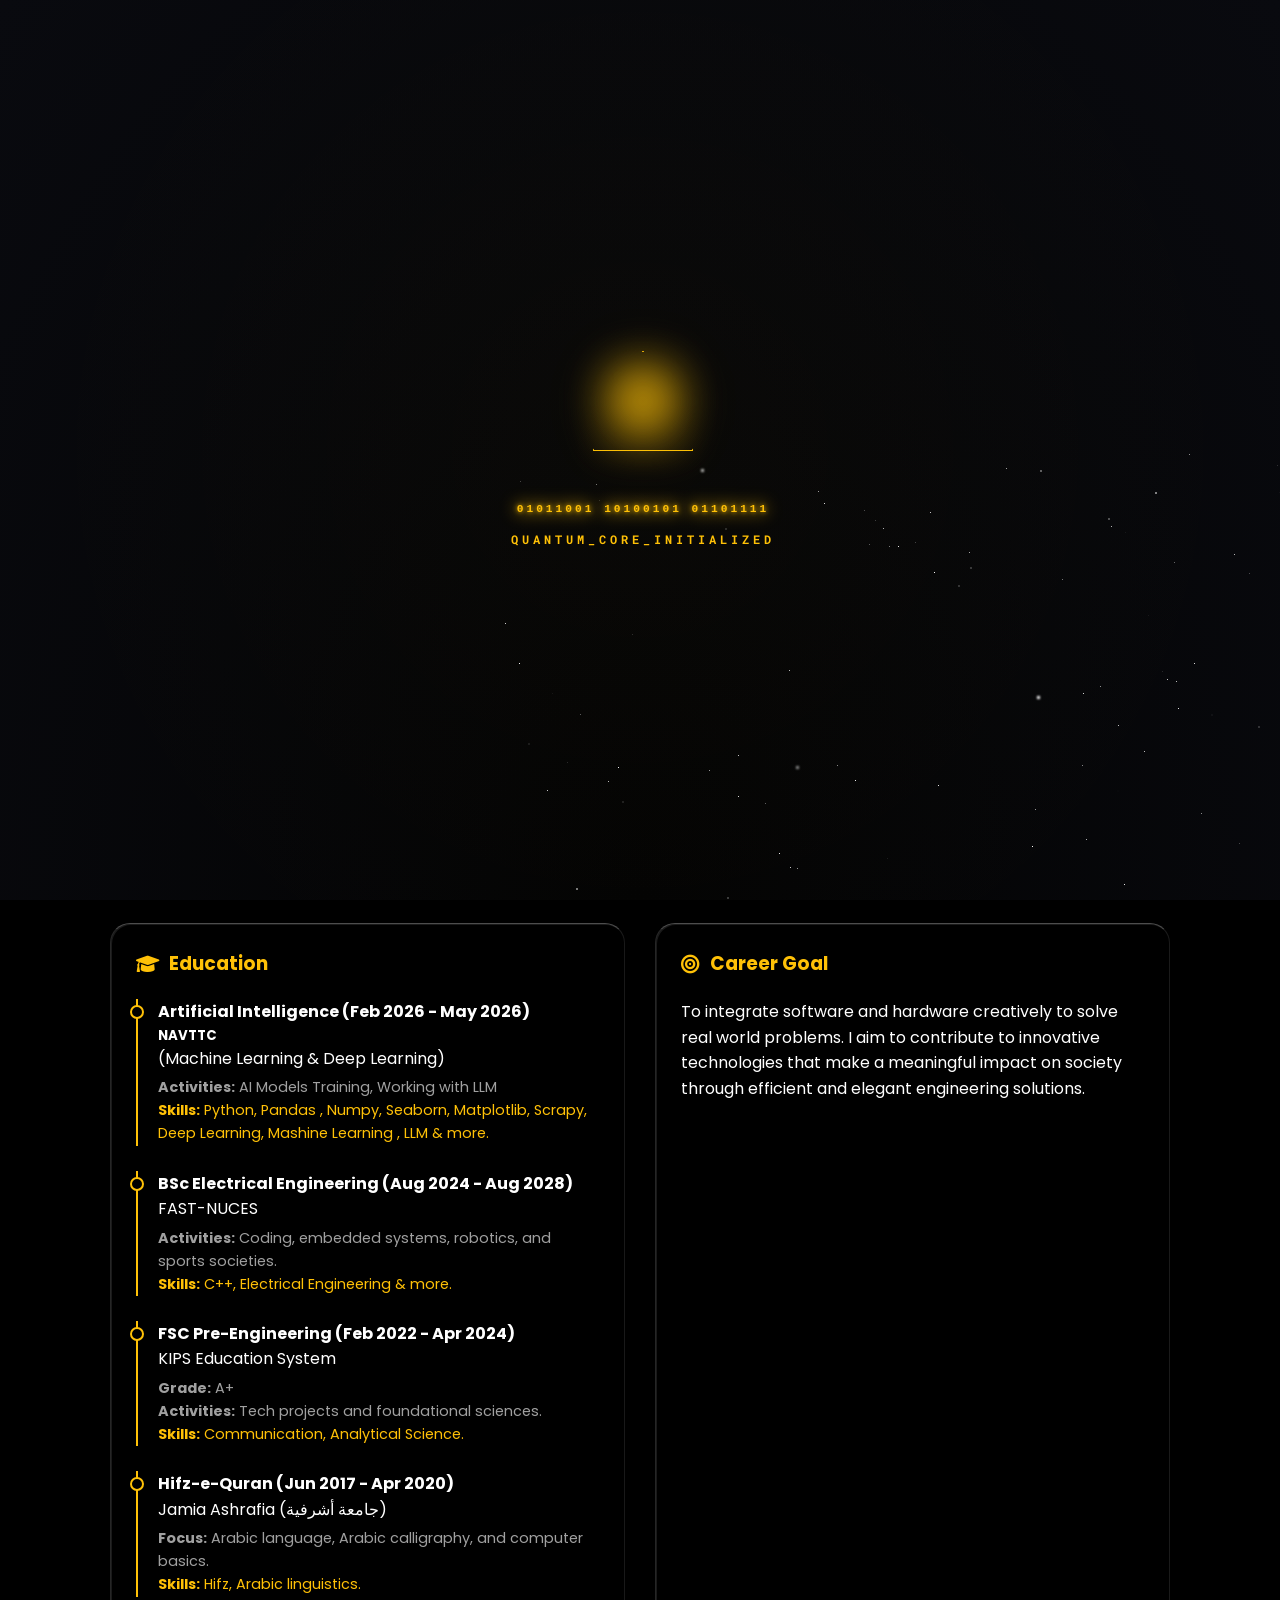
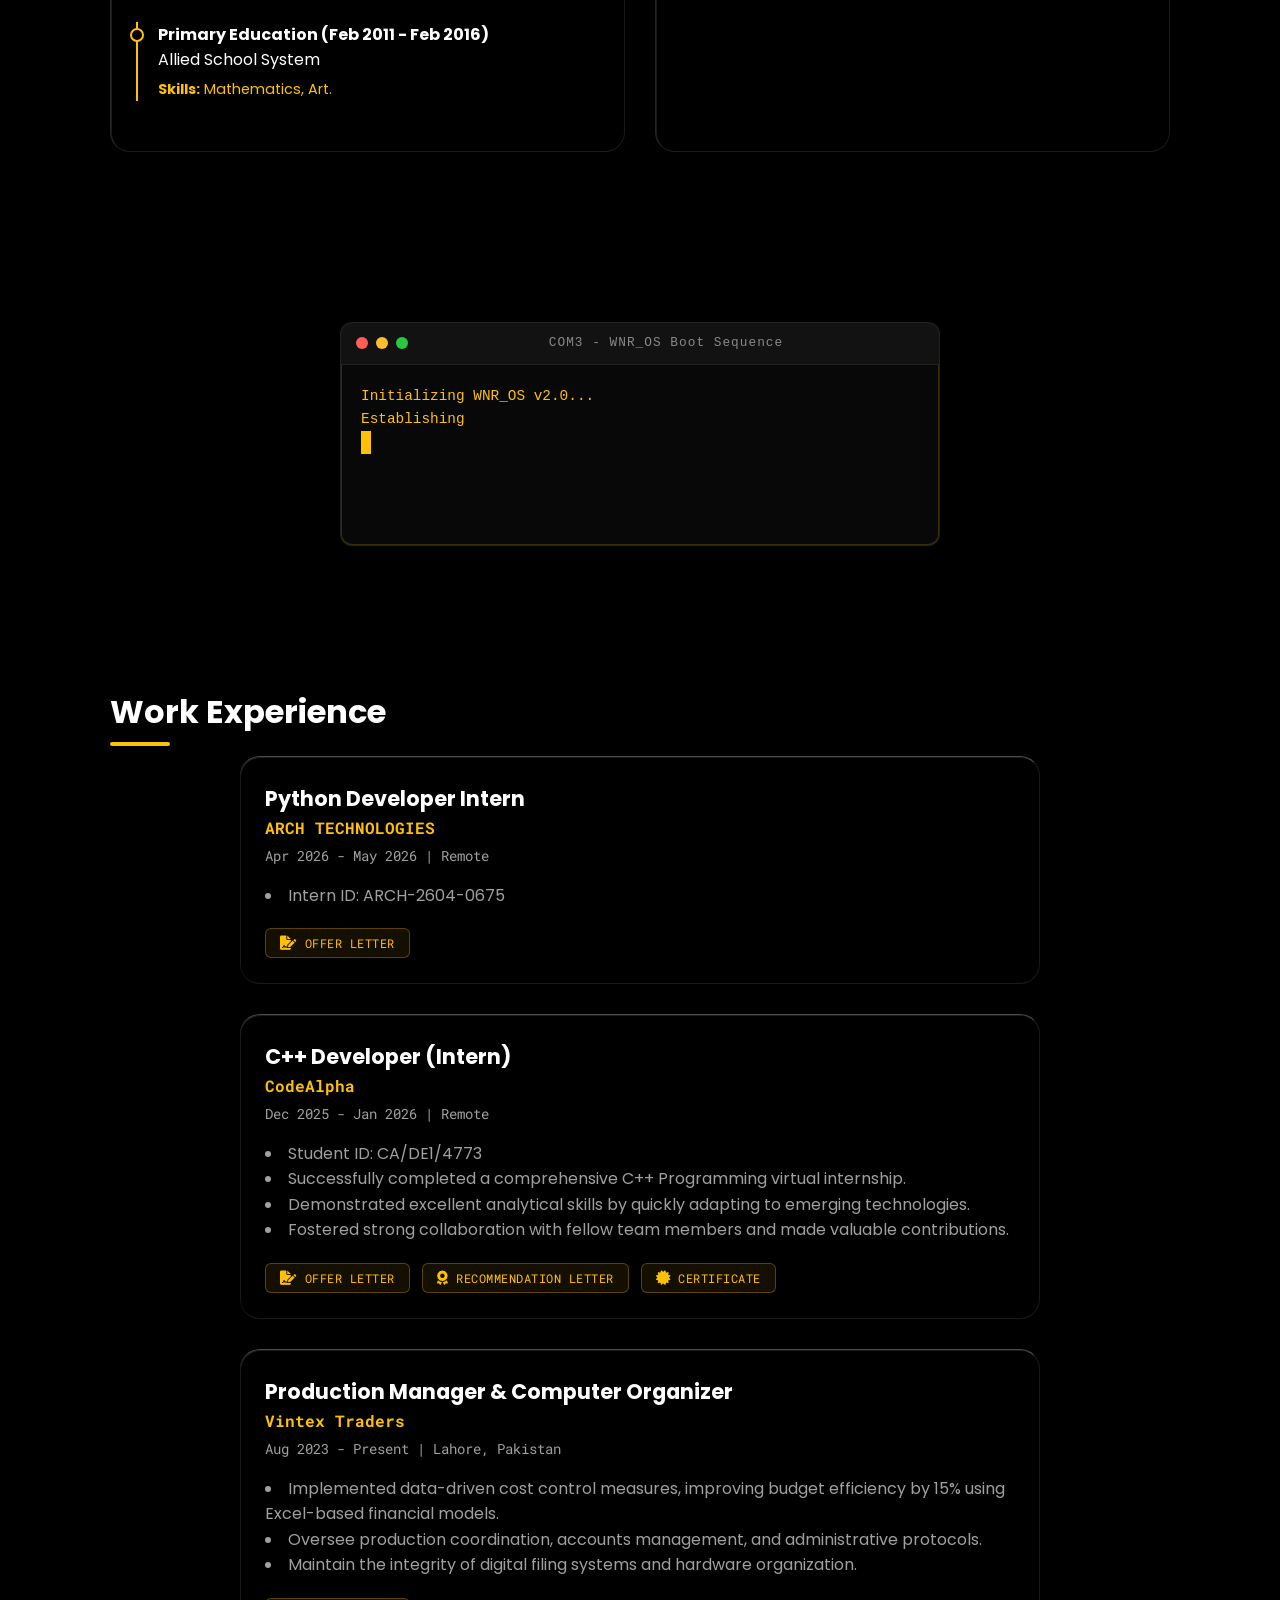
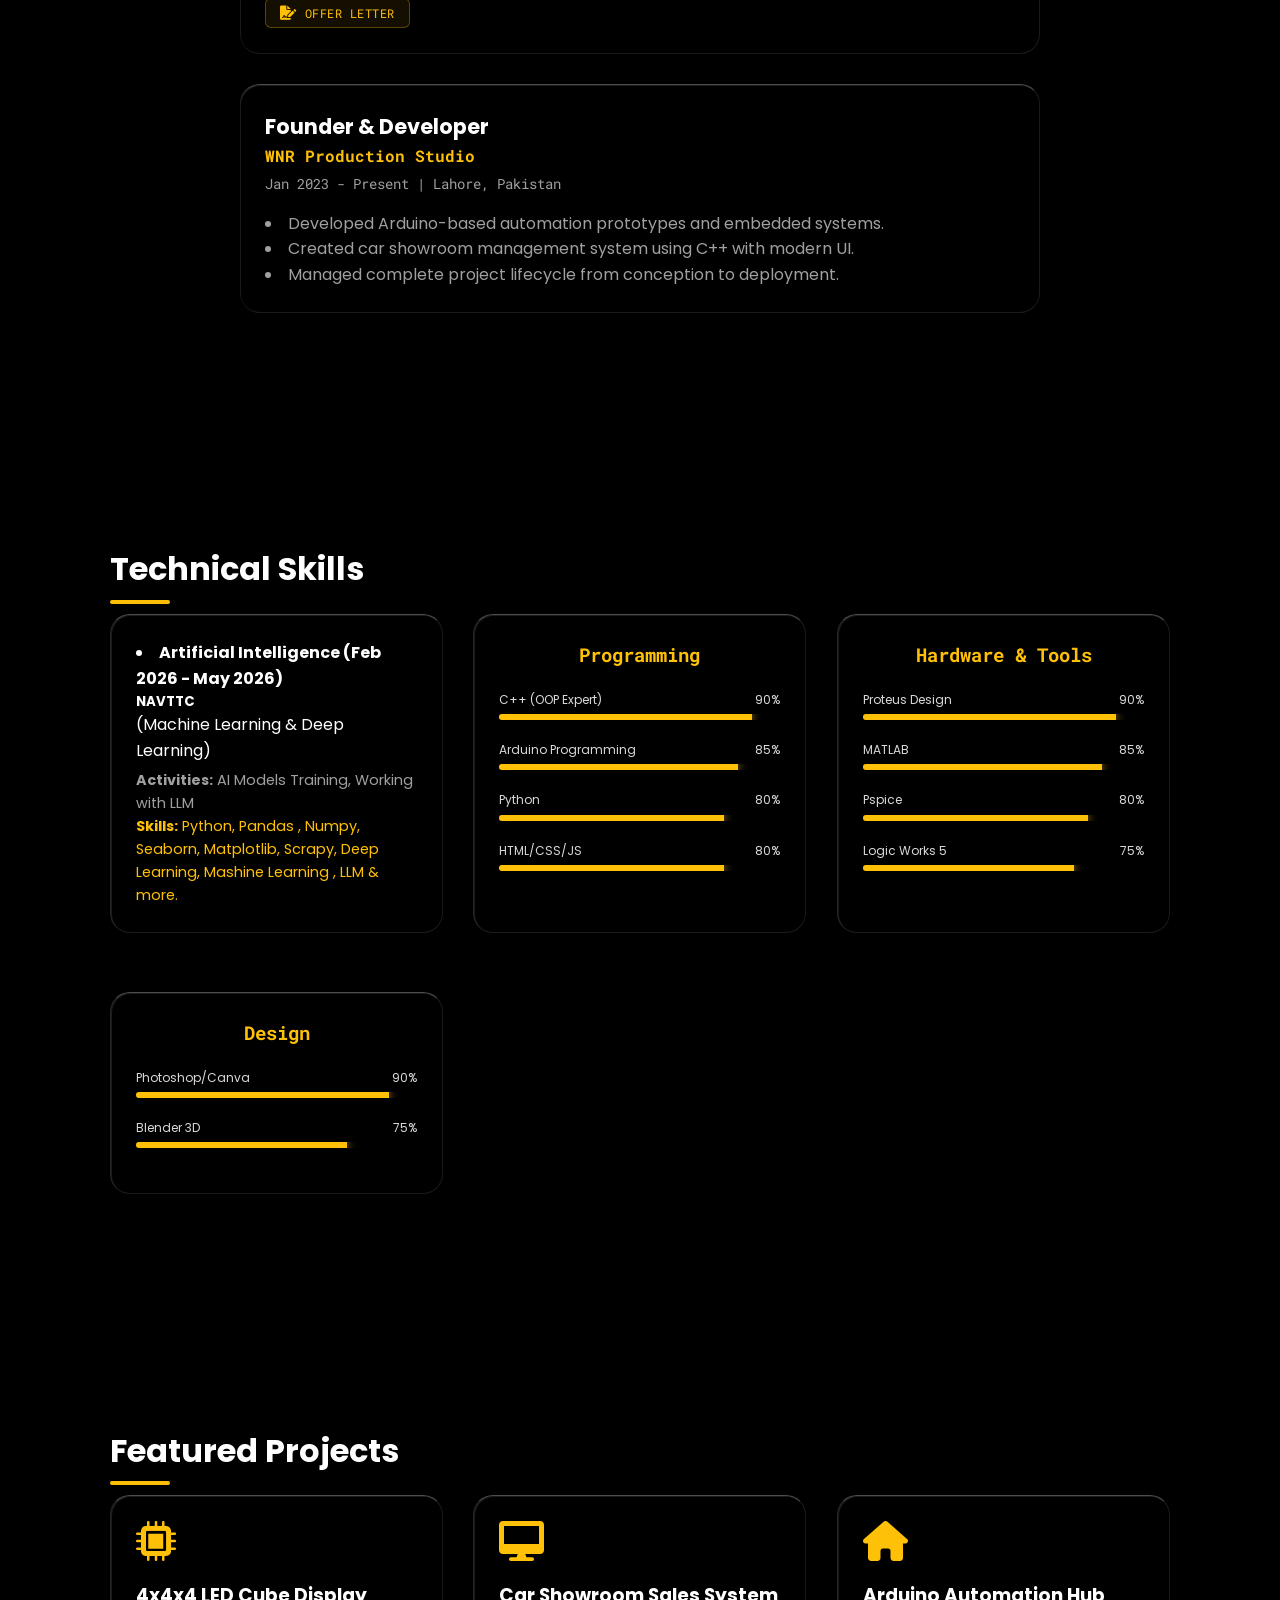
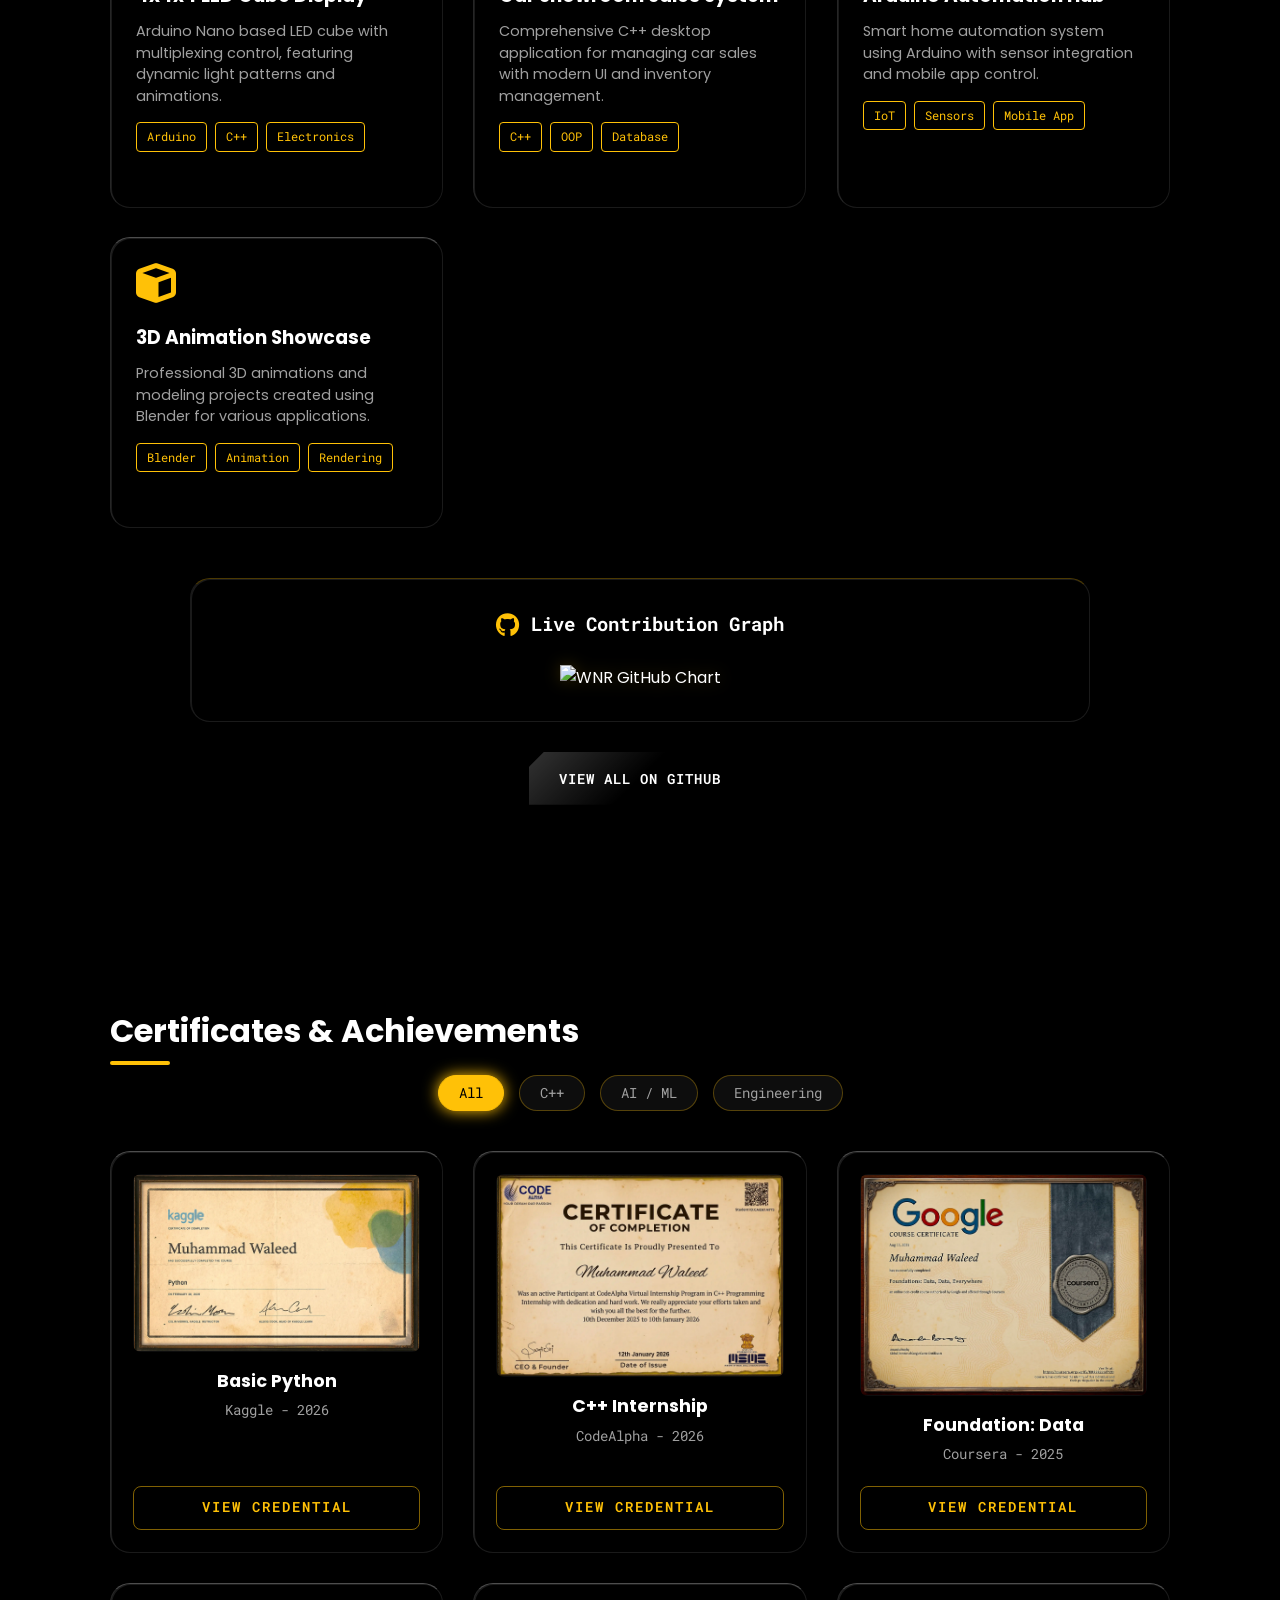
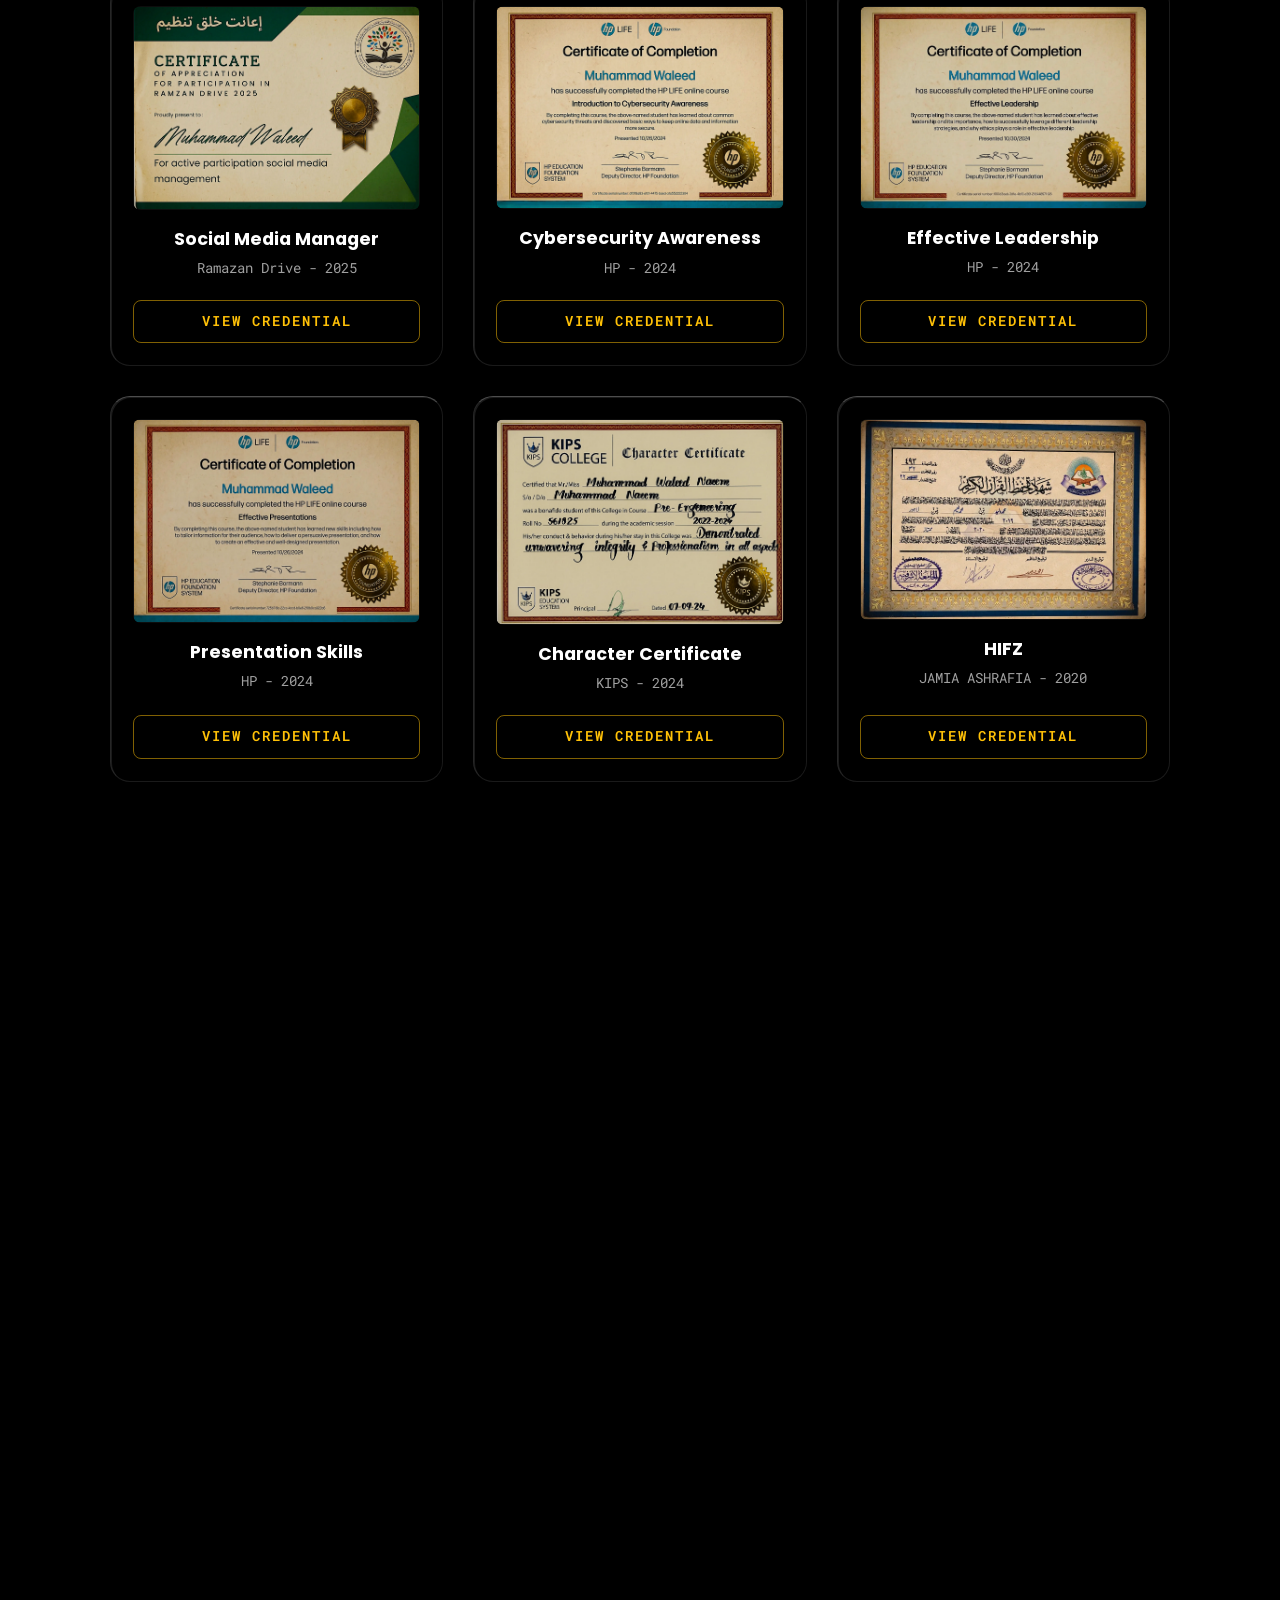
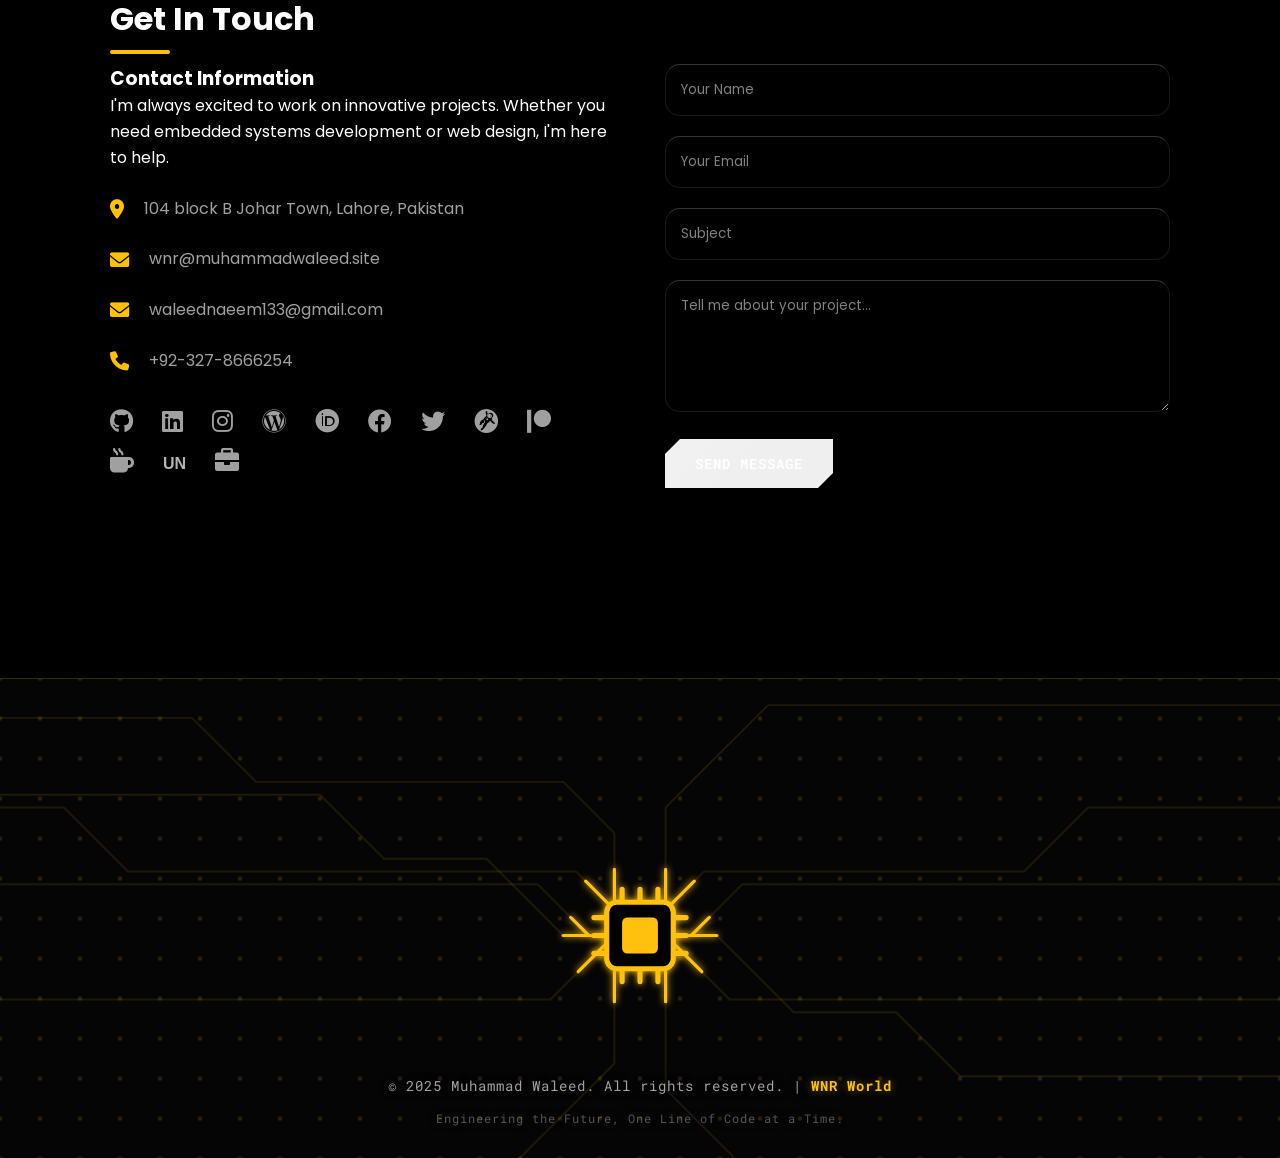
==== commit a4adfc25: "modif" ====
--- a/index.html
+++ b/index.html
@@ -42,6 +42,10 @@
                 <div class="shard shard-2"></div>
                 <div class="shard shard-3"></div>
                 <div class="shard shard-4"></div>
+                <div class="shard shard-5"></div>
+                <div class="shard shard-6"></div>
+                <div class="shard shard-7"></div>
+                <div class="shard shard-8"></div>
                 <div class="core-glow"></div>
             </div>
             <div class="system-loader">
@@ -96,7 +100,7 @@
 
             <h3 class="typewriter-container">
                 <span class="txt-type" data-wait="4000"
-                    data-words='["Welcome to My Portfolio ☕🍪!", "An Ardent | Innovative Engineer", "Proudly Representing PAKISTAN 🇵🇰."]'></span>
+                    data-words='["Welcome to My Portfolio ☕🍪!", "An Ardent | Innovative Engineer","AI | ML Expert", "Proudly Representing PAKISTAN 🇵🇰."]'></span>
             </h3>
 
             <p class="reveal-text delay-400">Electrical Engineering student at FAST NUCES transitioning to Computer
@@ -156,6 +160,18 @@
                 <div class="about-card">
                     <h3><i class="fas fa-graduation-cap"></i> Education</h3>
                     <ul class="timeline">
+
+
+                        <li>
+                            <strong>Artificial Intelligence   (Feb 2026 - May 2026)</strong><br>
+                            <h5>NAVTTC</h5>
+                            (Machine Learning & Deep Learning)<br>
+                            <span class="small-text" style="margin-top: 5px;">
+                                <strong>Activities:</strong> AI Models Training, Working with LLM <br>
+                                <span style="color: var(--accent);"><strong>Skills:</strong> Python, Pandas , Numpy, Seaborn, 
+                                    Matplotlib, Scrapy, Deep Learning, Mashine Learning , LLM & more.</span>
+                            </span>
+                        </li>
 
 
                         <li>
@@ -324,6 +340,22 @@
         <div class="container">
             <h2 class="section-title">Technical Skills</h2>
             <div class="skills-grid">
+
+
+                <div class="skill-category">
+                    <li>
+                        <strong>Artificial Intelligence (Feb 2026 - May 2026)</strong><br>
+                        <h5>NAVTTC</h5>
+                        (Machine Learning & Deep Learning)<br>
+                        <span class="small-text" style="margin-top: 5px;">
+                            <strong>Activities:</strong> AI Models Training, Working with LLM <br>
+                            <span style="color: var(--accent);"><strong>Skills:</strong> Python, Pandas , Numpy, Seaborn,
+                                Matplotlib, Scrapy, Deep Learning, Mashine Learning , LLM & more.</span>
+                        </span>
+                    </li>
+                </div>
+
+
                 <div class="skill-category">
                     <h3>Programming</h3>
                     <div class="skill-bar">
@@ -346,16 +378,21 @@
 
                 <div class="skill-category">
                     <h3>Hardware & Tools</h3>
-                    <div class="skill-bar">
-                        <div class="info"><span>Circuit Simulation</span><span>85%</span></div>
+                    
+                    <div class="skill-bar">
+                        <div class="info"><span>Proteus Design</span><span>90%</span></div>
+                        <div class="bar"><span style="width: 90%"></span></div>
+                    </div>
+                    <div class="skill-bar">
+                        <div class="info"><span>MATLAB</span><span>85%</span></div>
                         <div class="bar"><span style="width: 85%"></span></div>
                     </div>
                     <div class="skill-bar">
-                        <div class="info"><span>Proteus Design</span><span>80%</span></div>
+                        <div class="info"><span>Pspice</span><span>80%</span></div>
                         <div class="bar"><span style="width: 80%"></span></div>
                     </div>
                     <div class="skill-bar">
-                        <div class="info"><span>MATLAB</span><span>75%</span></div>
+                        <div class="info"><span>Logic Works 5</span><span>75%</span></div>
                         <div class="bar"><span style="width: 75%"></span></div>
                     </div>
                 </div>
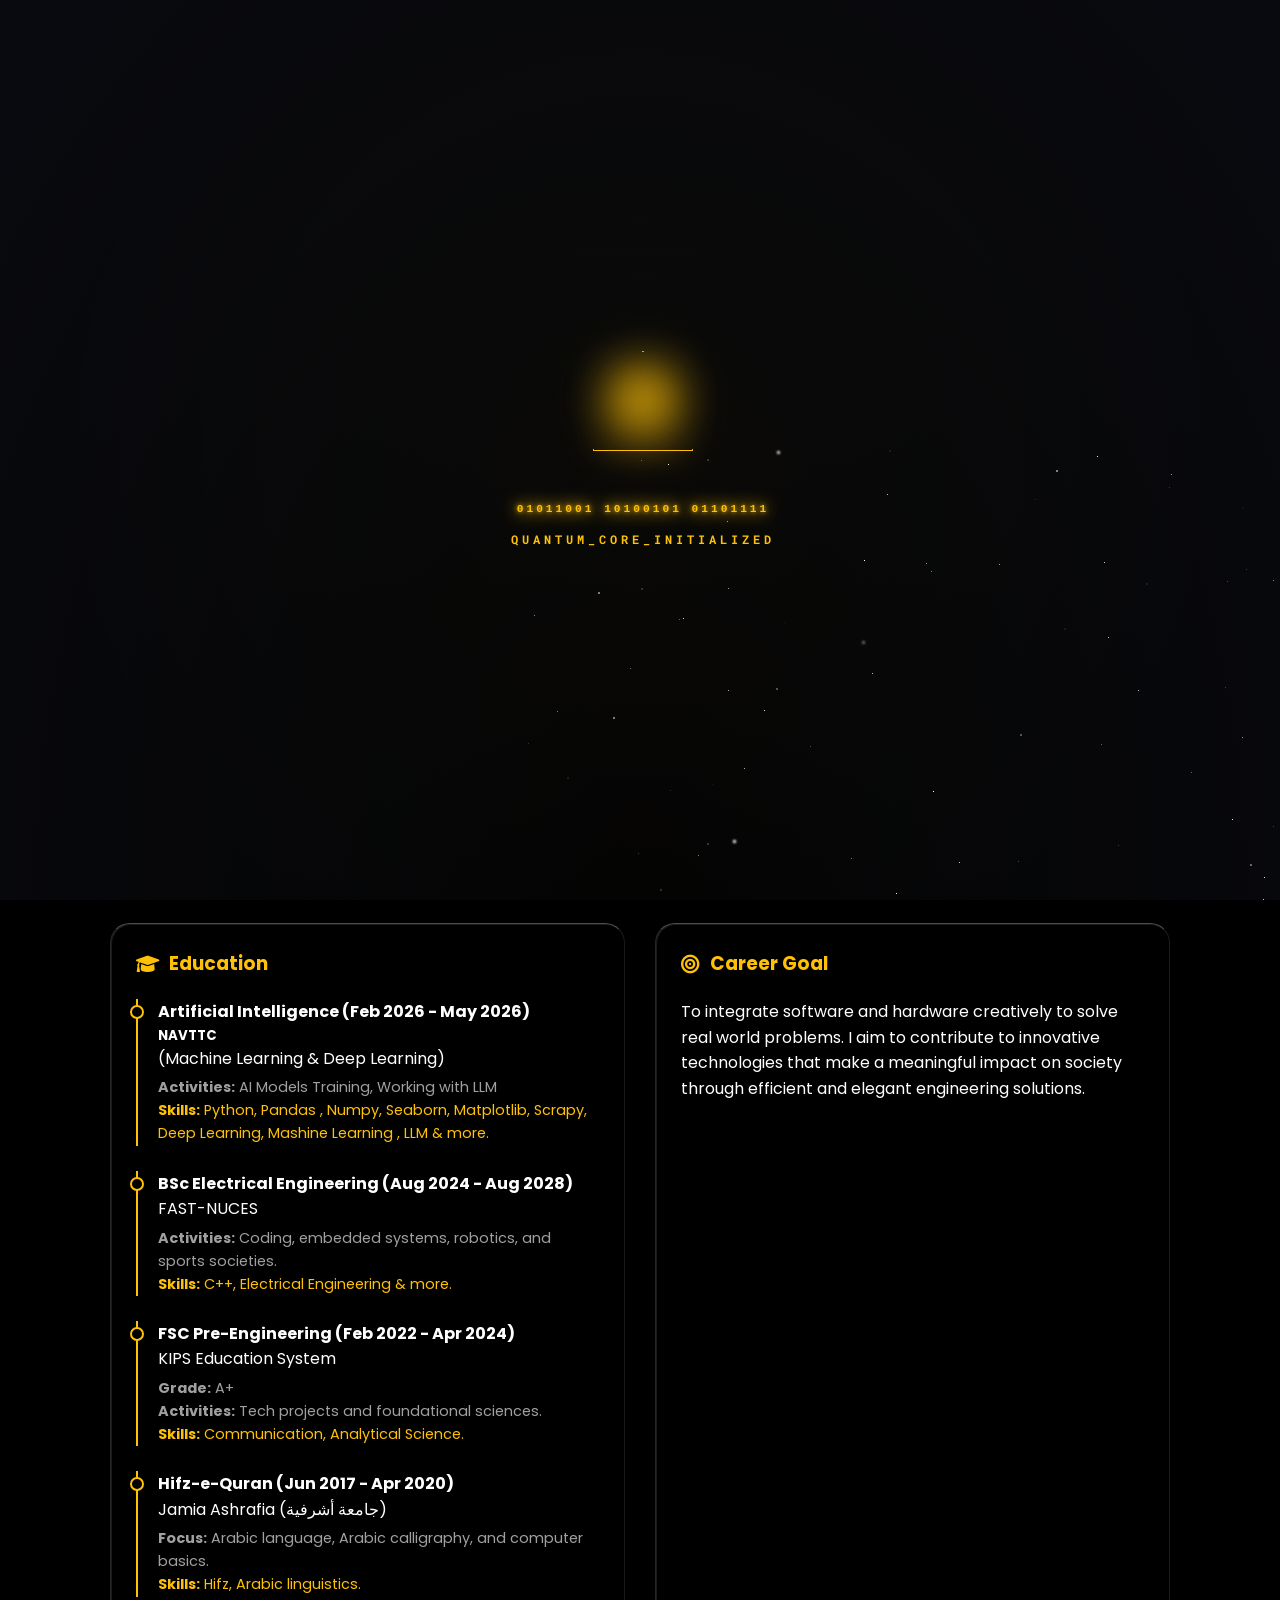
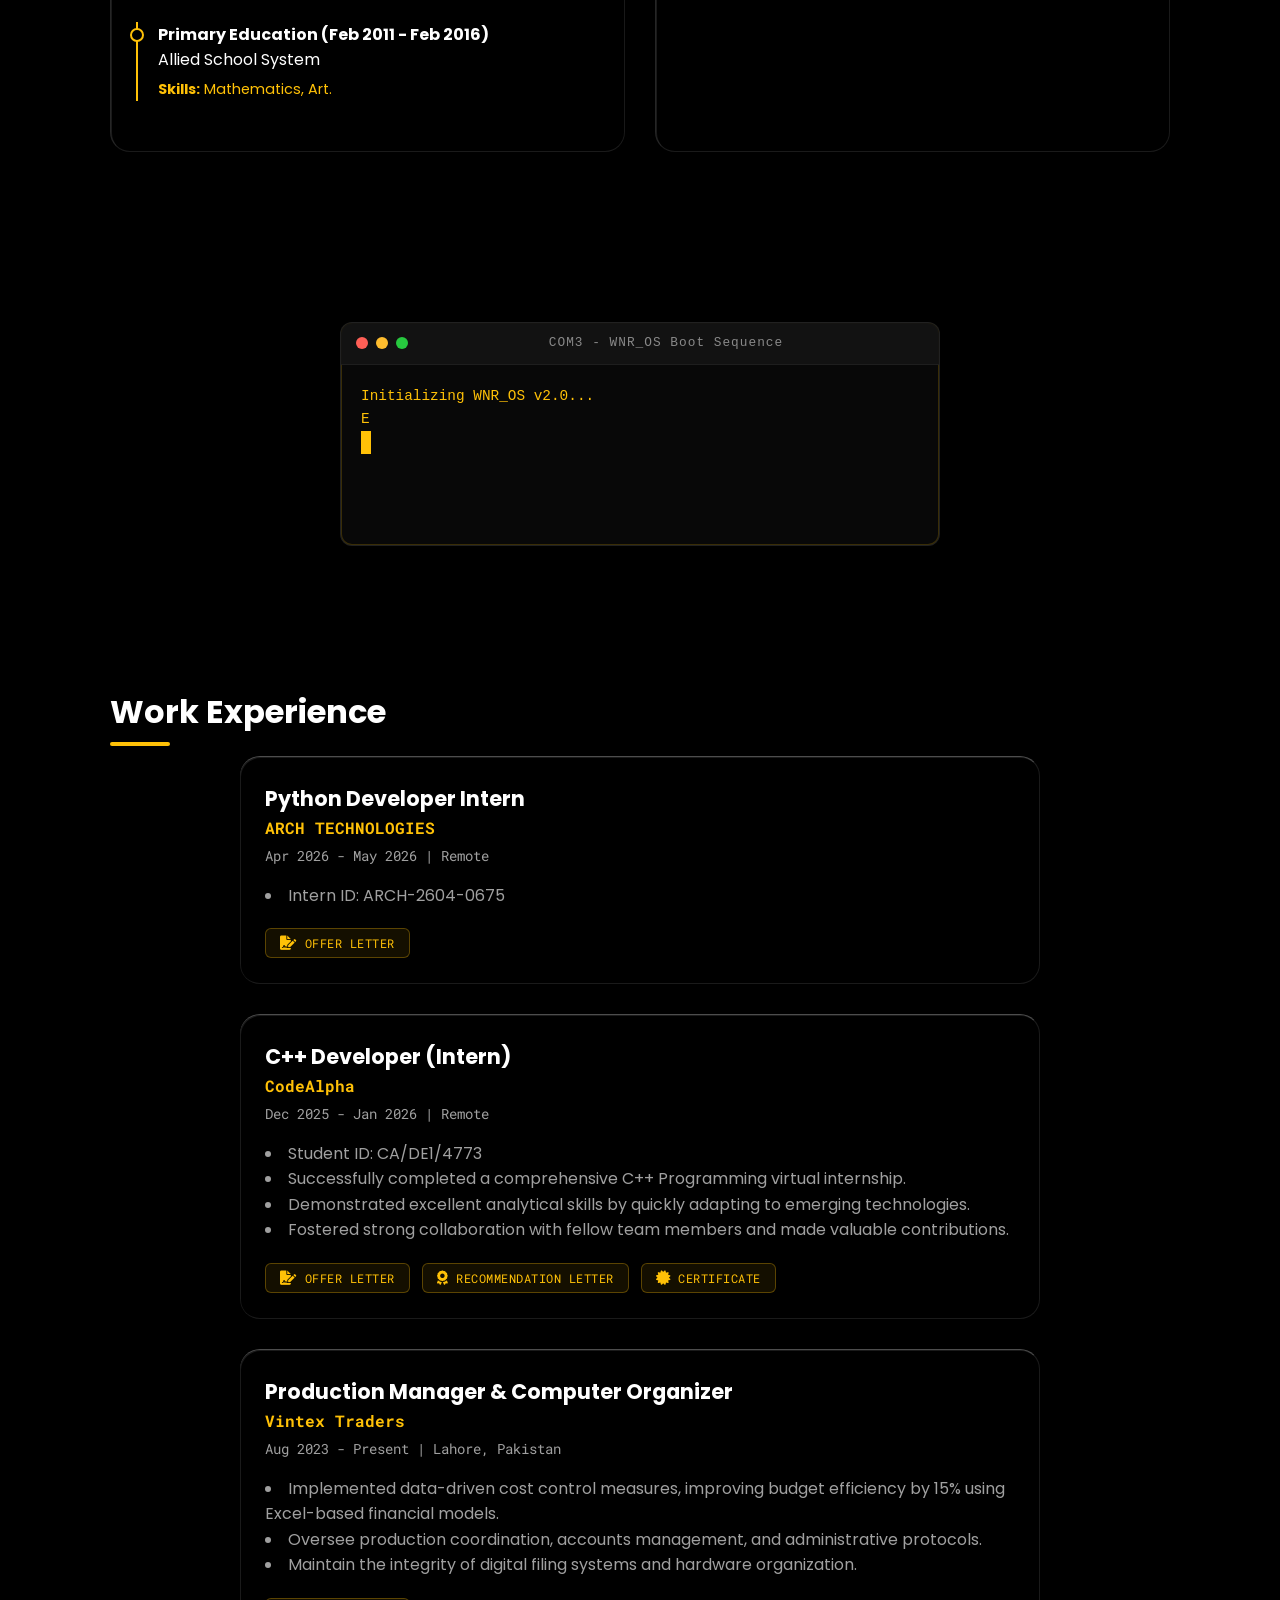
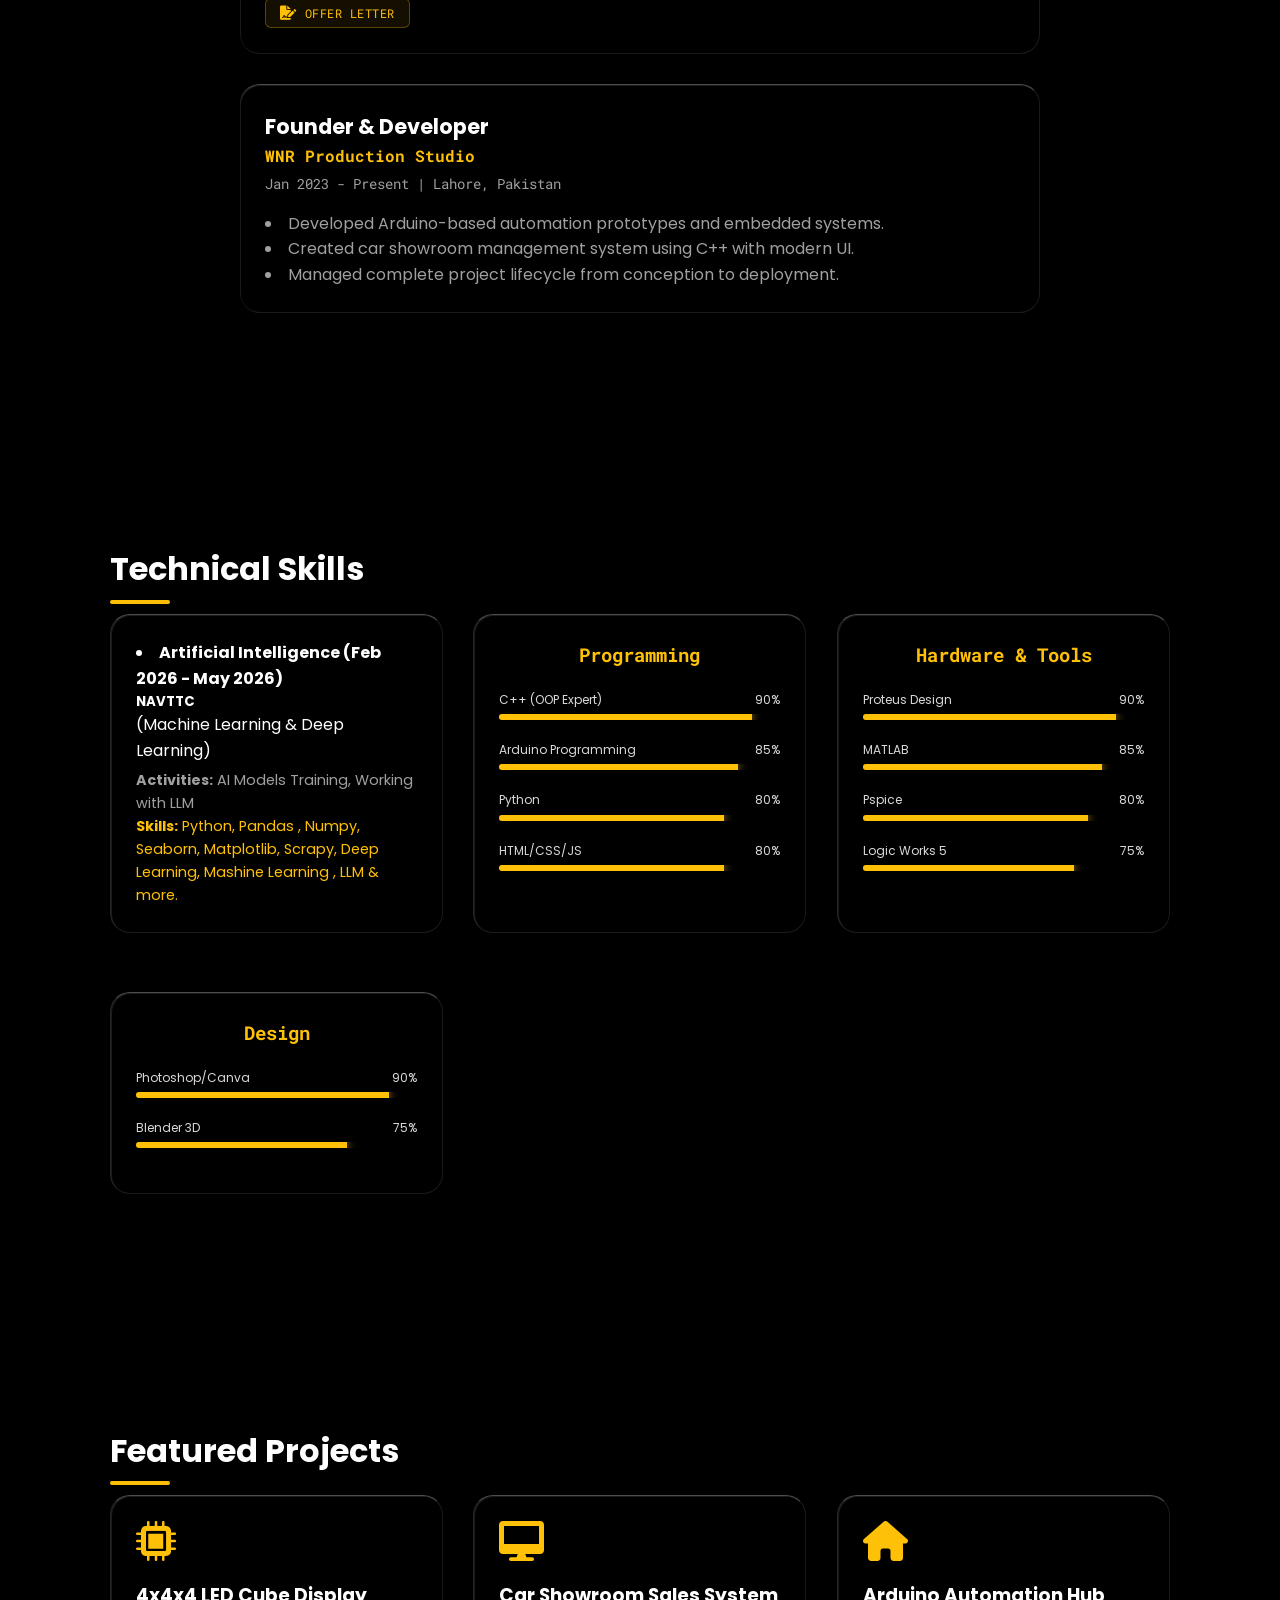
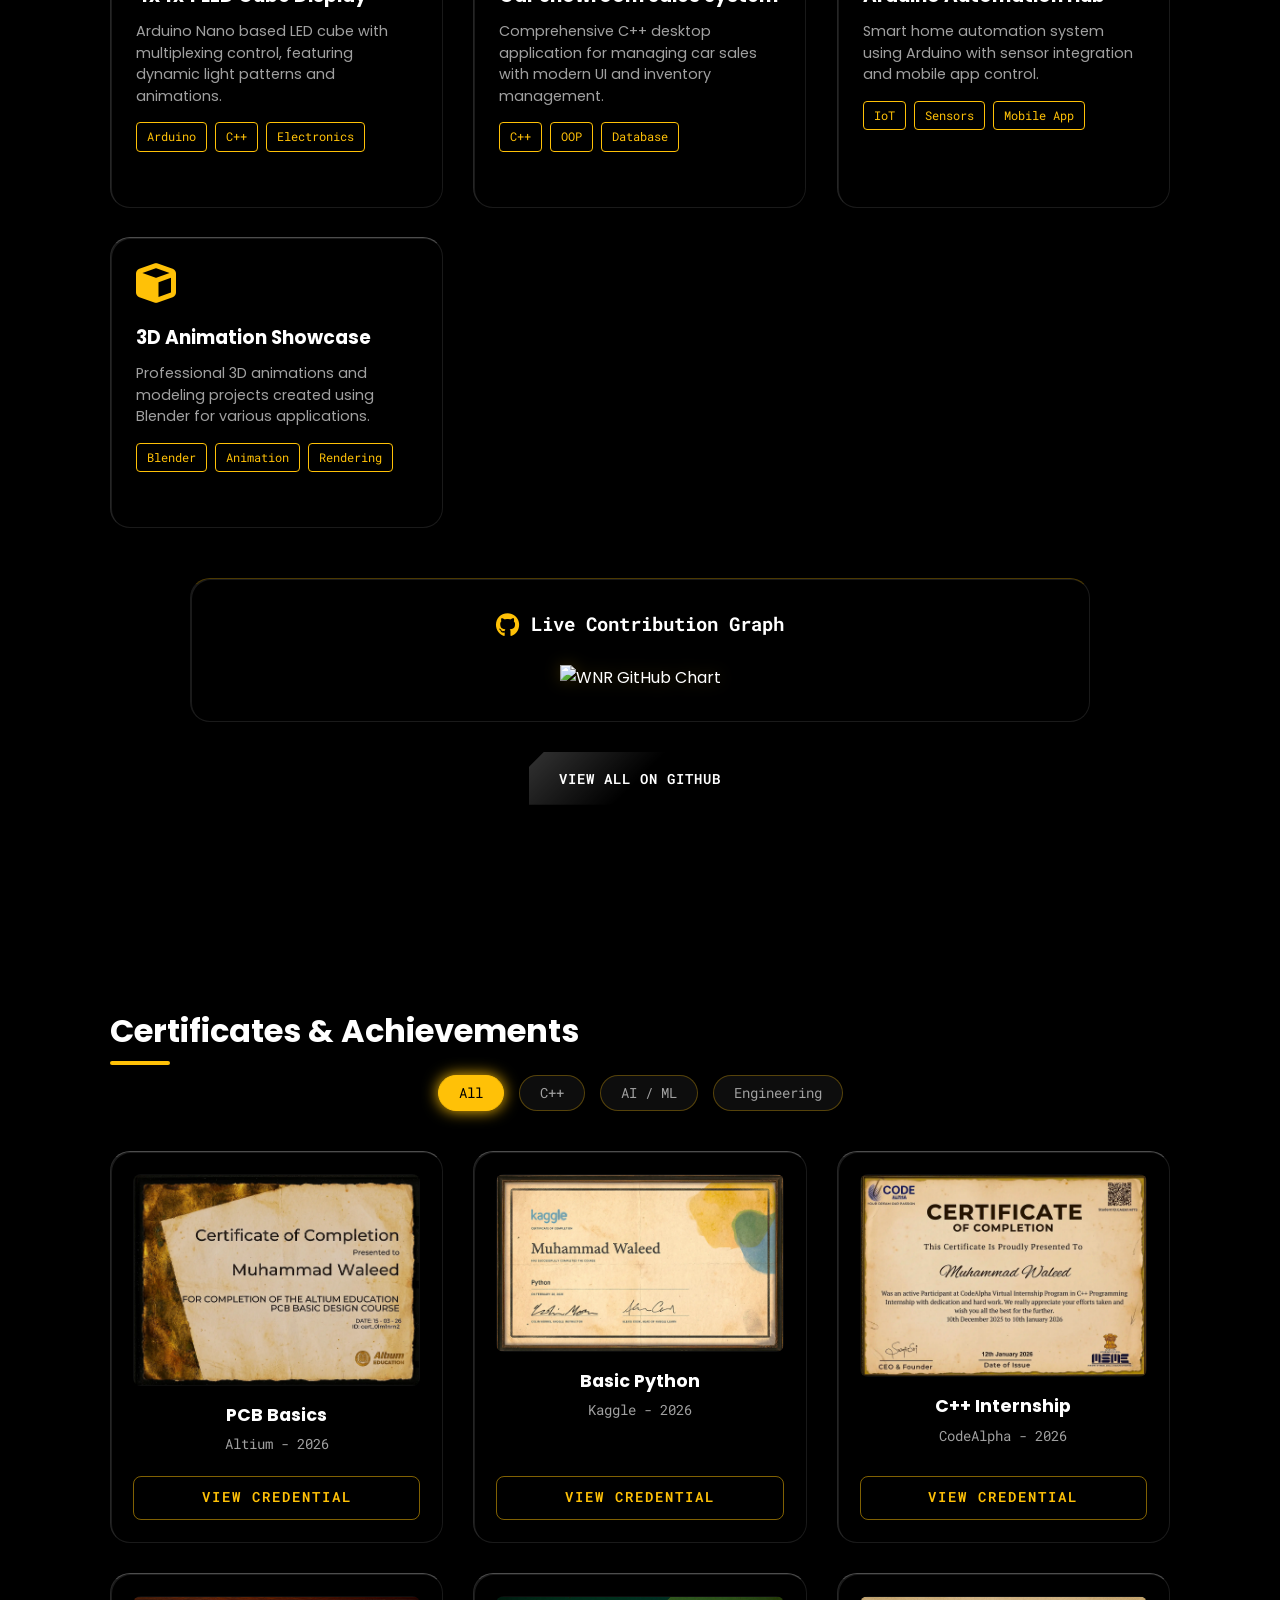
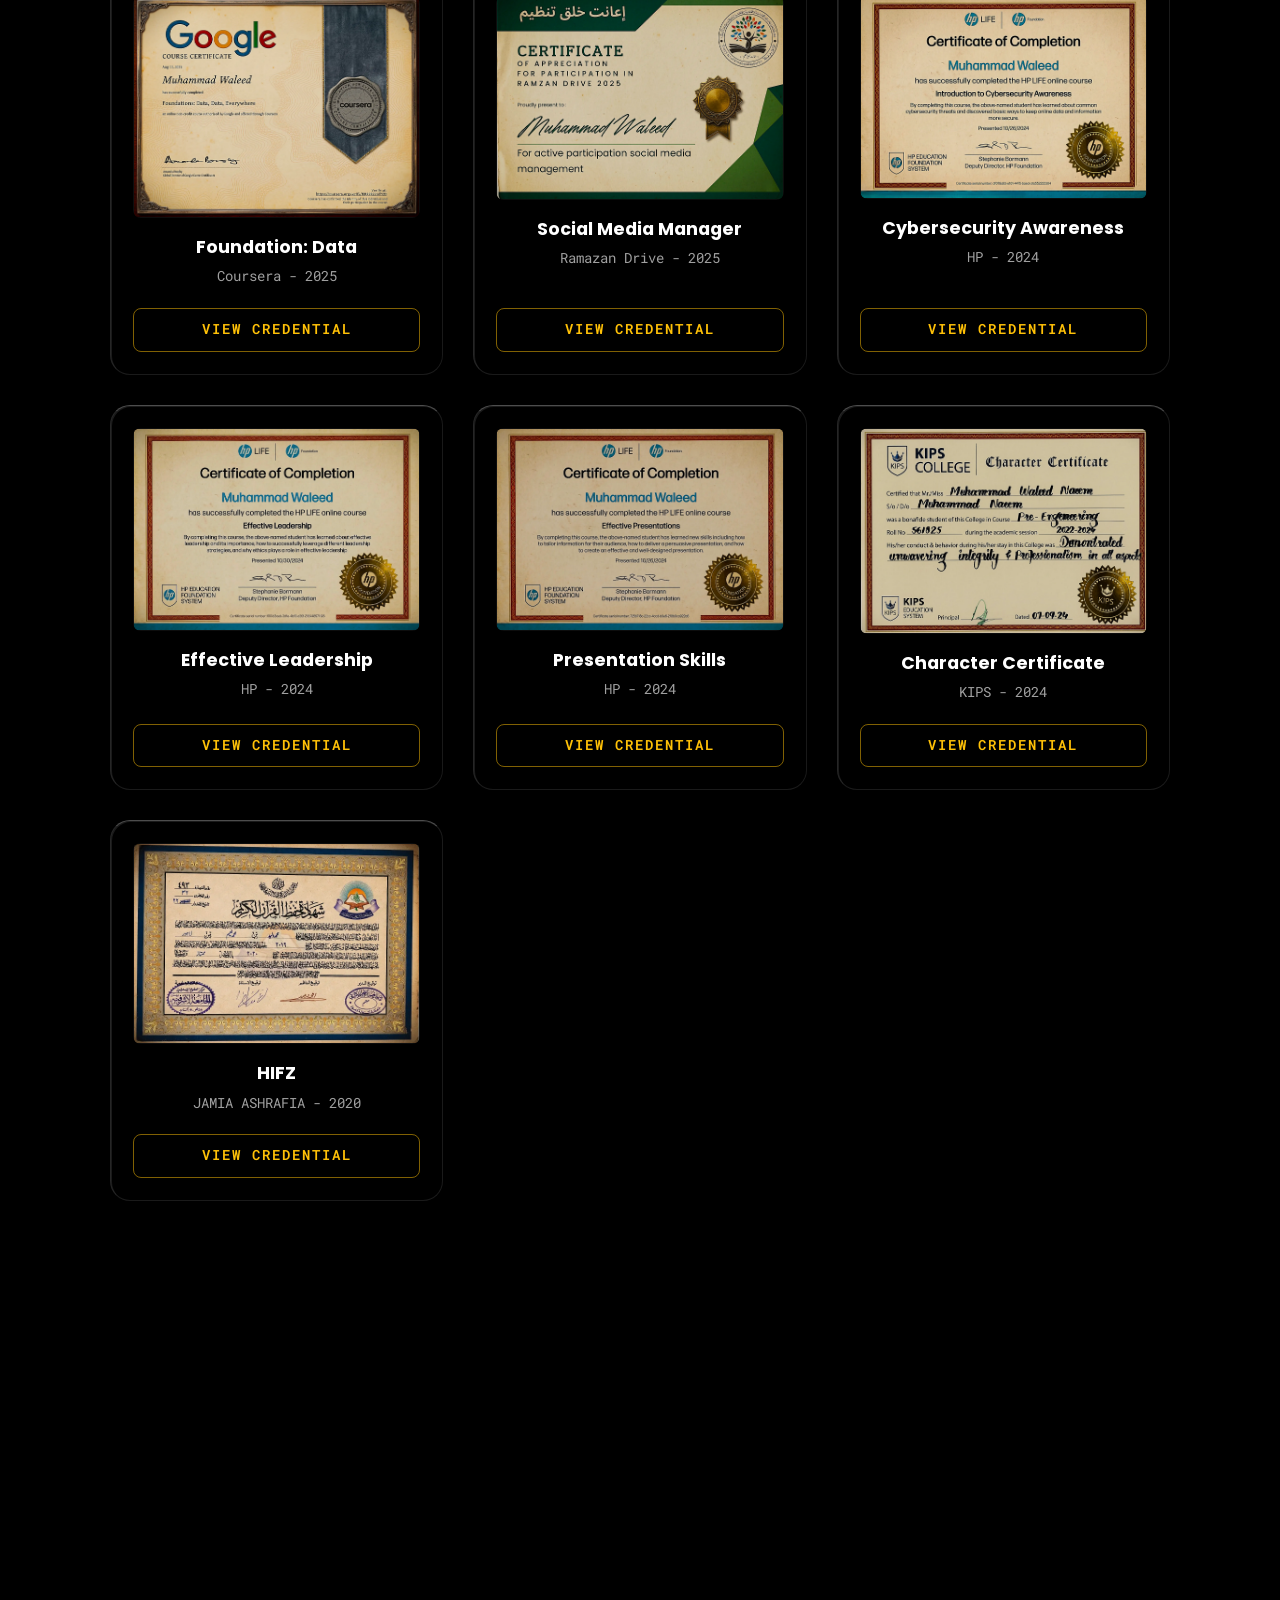
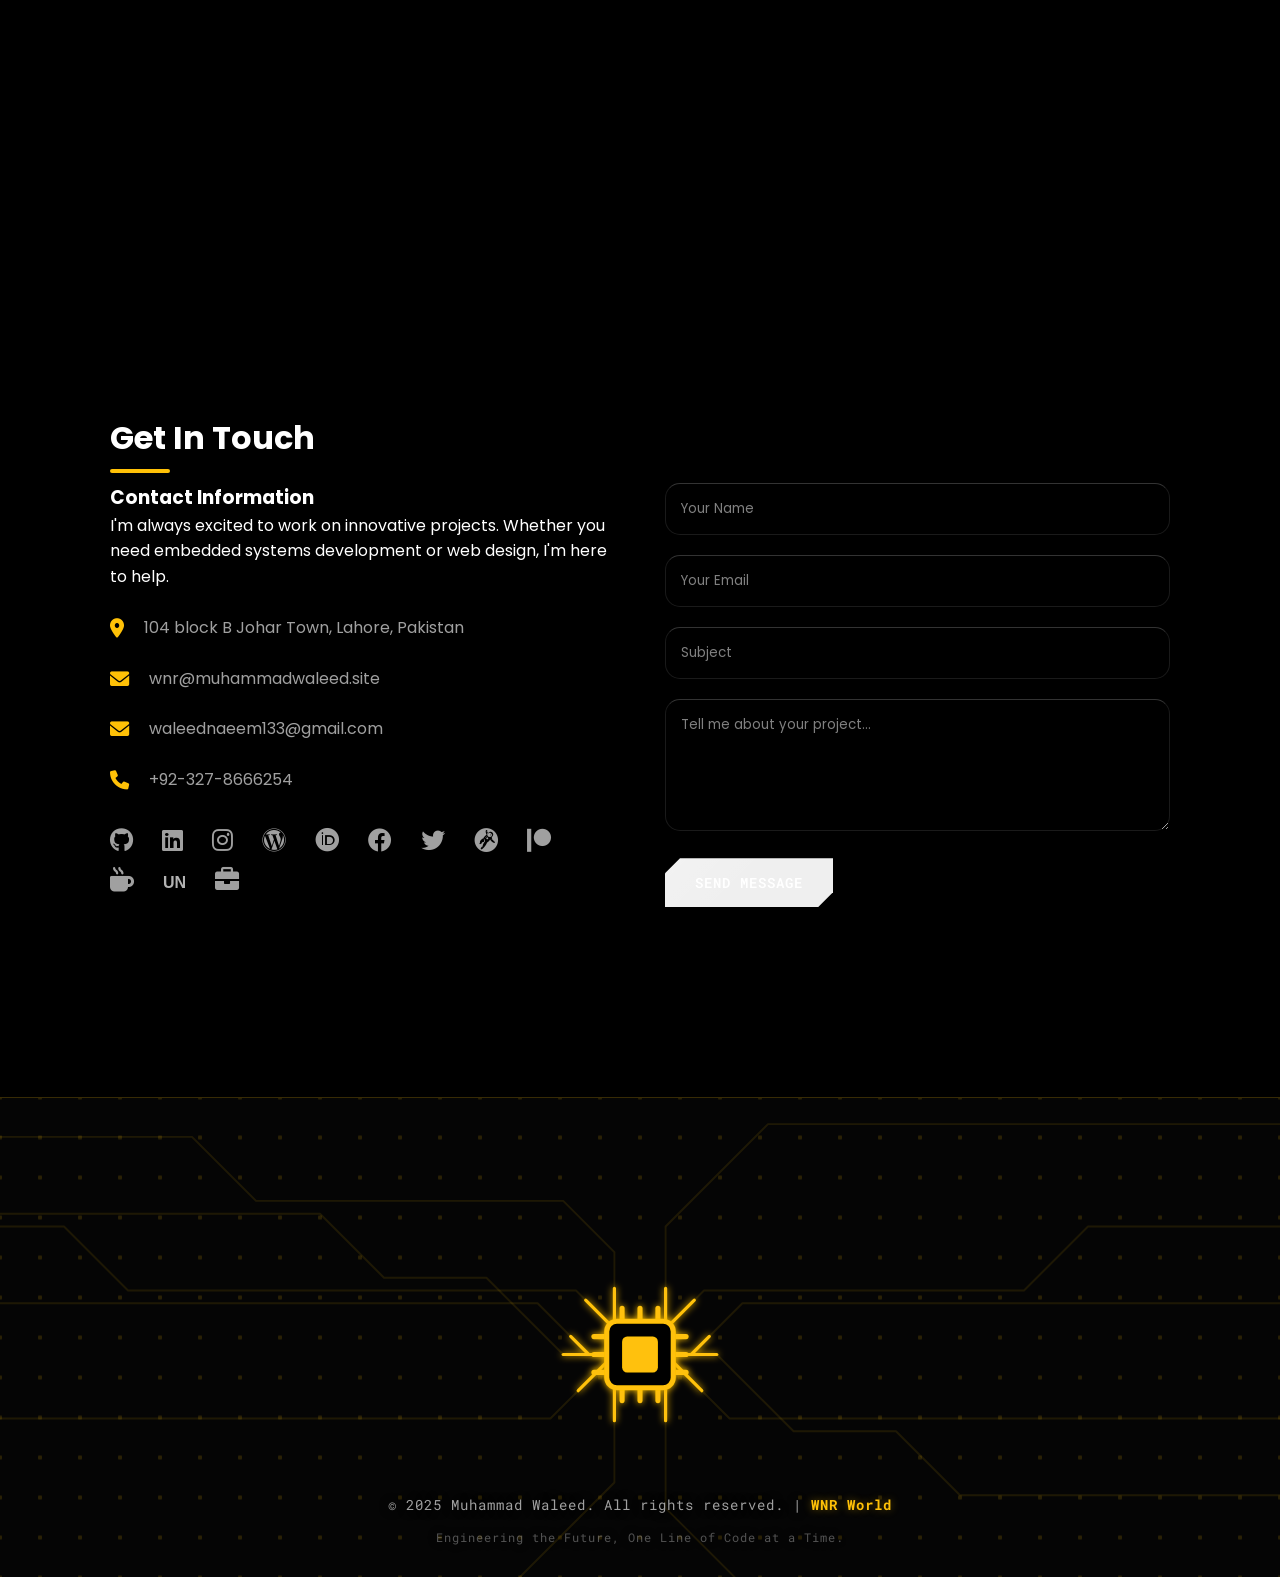
==== commit 154b249a: "altium ad" ====
--- a/index.html
+++ b/index.html
@@ -507,6 +507,19 @@
             </div>
 
             <div class="certificates-grid">
+
+
+                <div class="certificate-card" data-tilt data-category="engineering" data-tilt data-tilt-max="8"
+                    data-tilt-speed="300" data-tilt-glare="true" data-tilt-max-glare=".1">
+                    <div class="cert-image-wrapper">
+                        <img src="certificates/Altium_PCB_basic.webp" alt="Data Science Certificate">
+                    </div>
+
+                    <h3>PCB Basics</h3>
+                    <p>Altium - 2026</p>
+                    <a href="https://education.altium.com/" target="_blank"
+                        class="btn secondary">VIEW CREDENTIAL</a>
+                </div>
 
 
                 <div class="certificate-card" data-tilt data-category="AI / ML" data-tilt data-tilt-max="8"
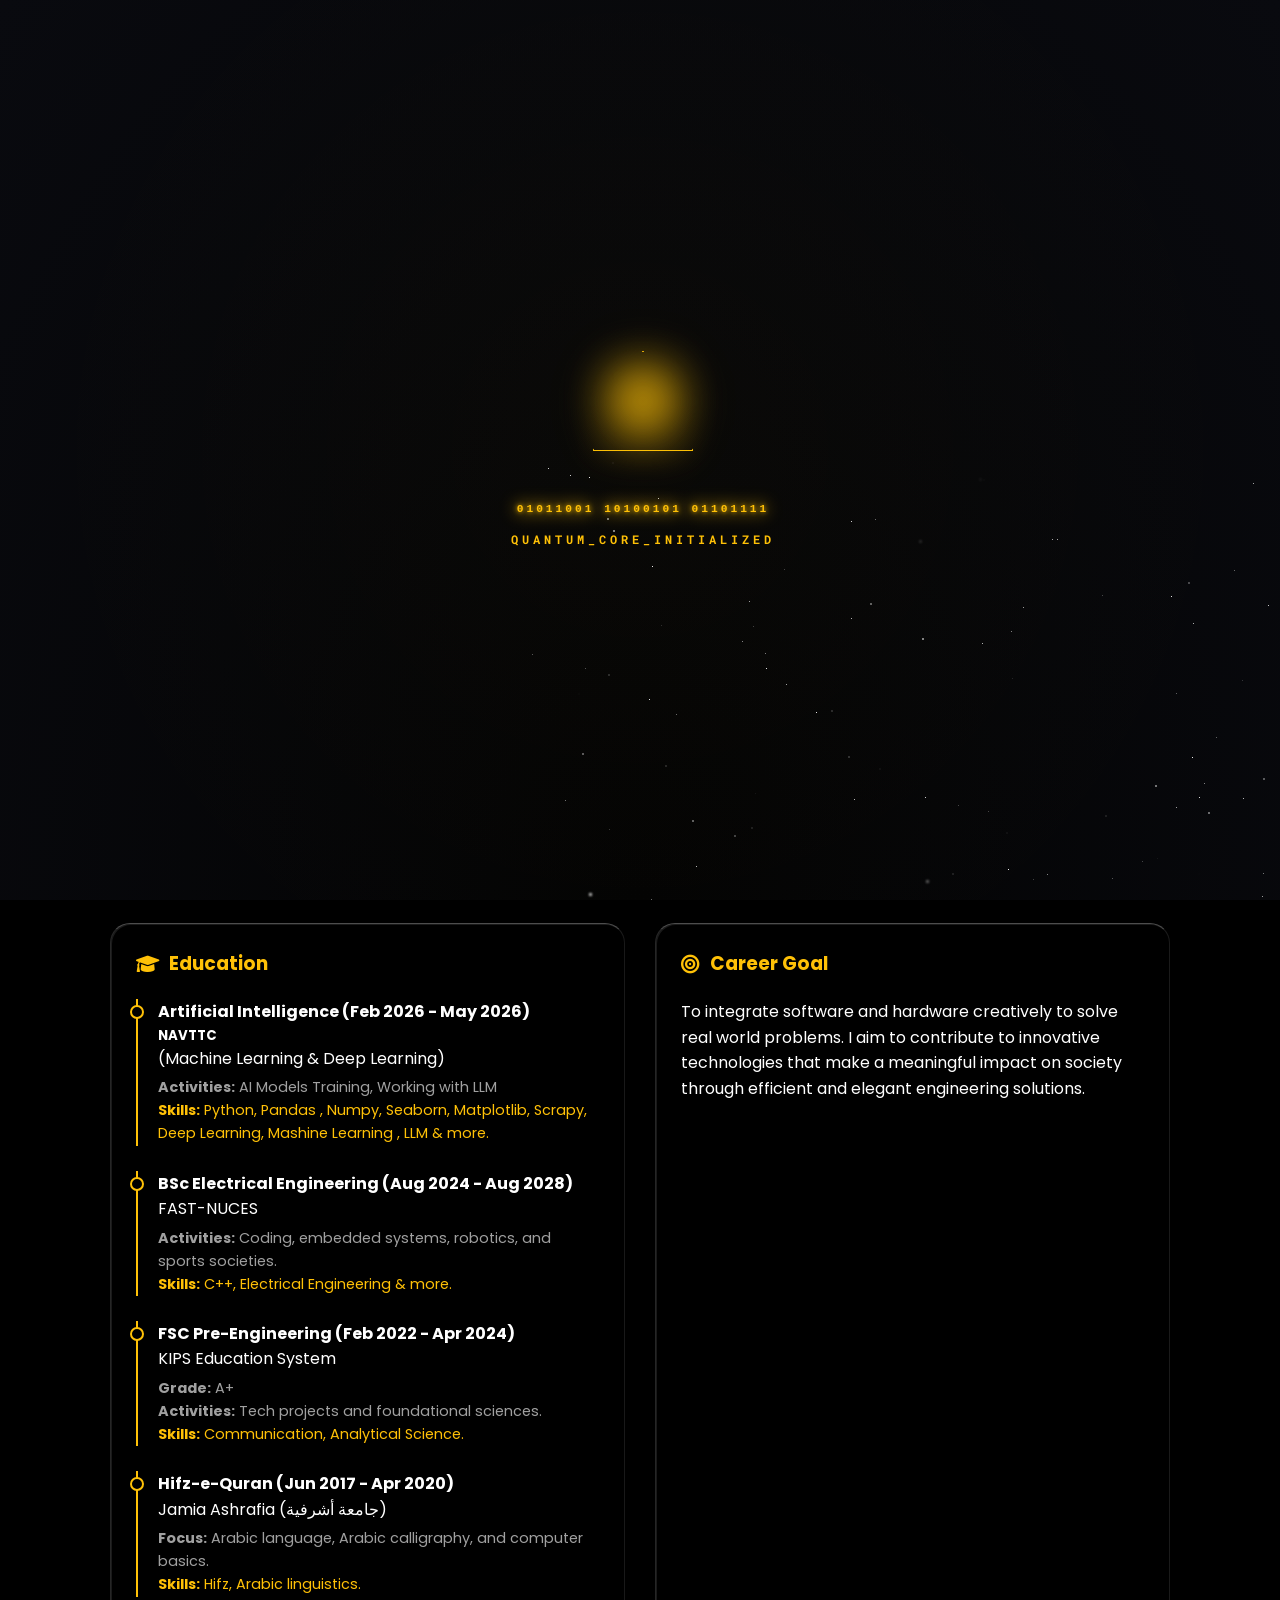
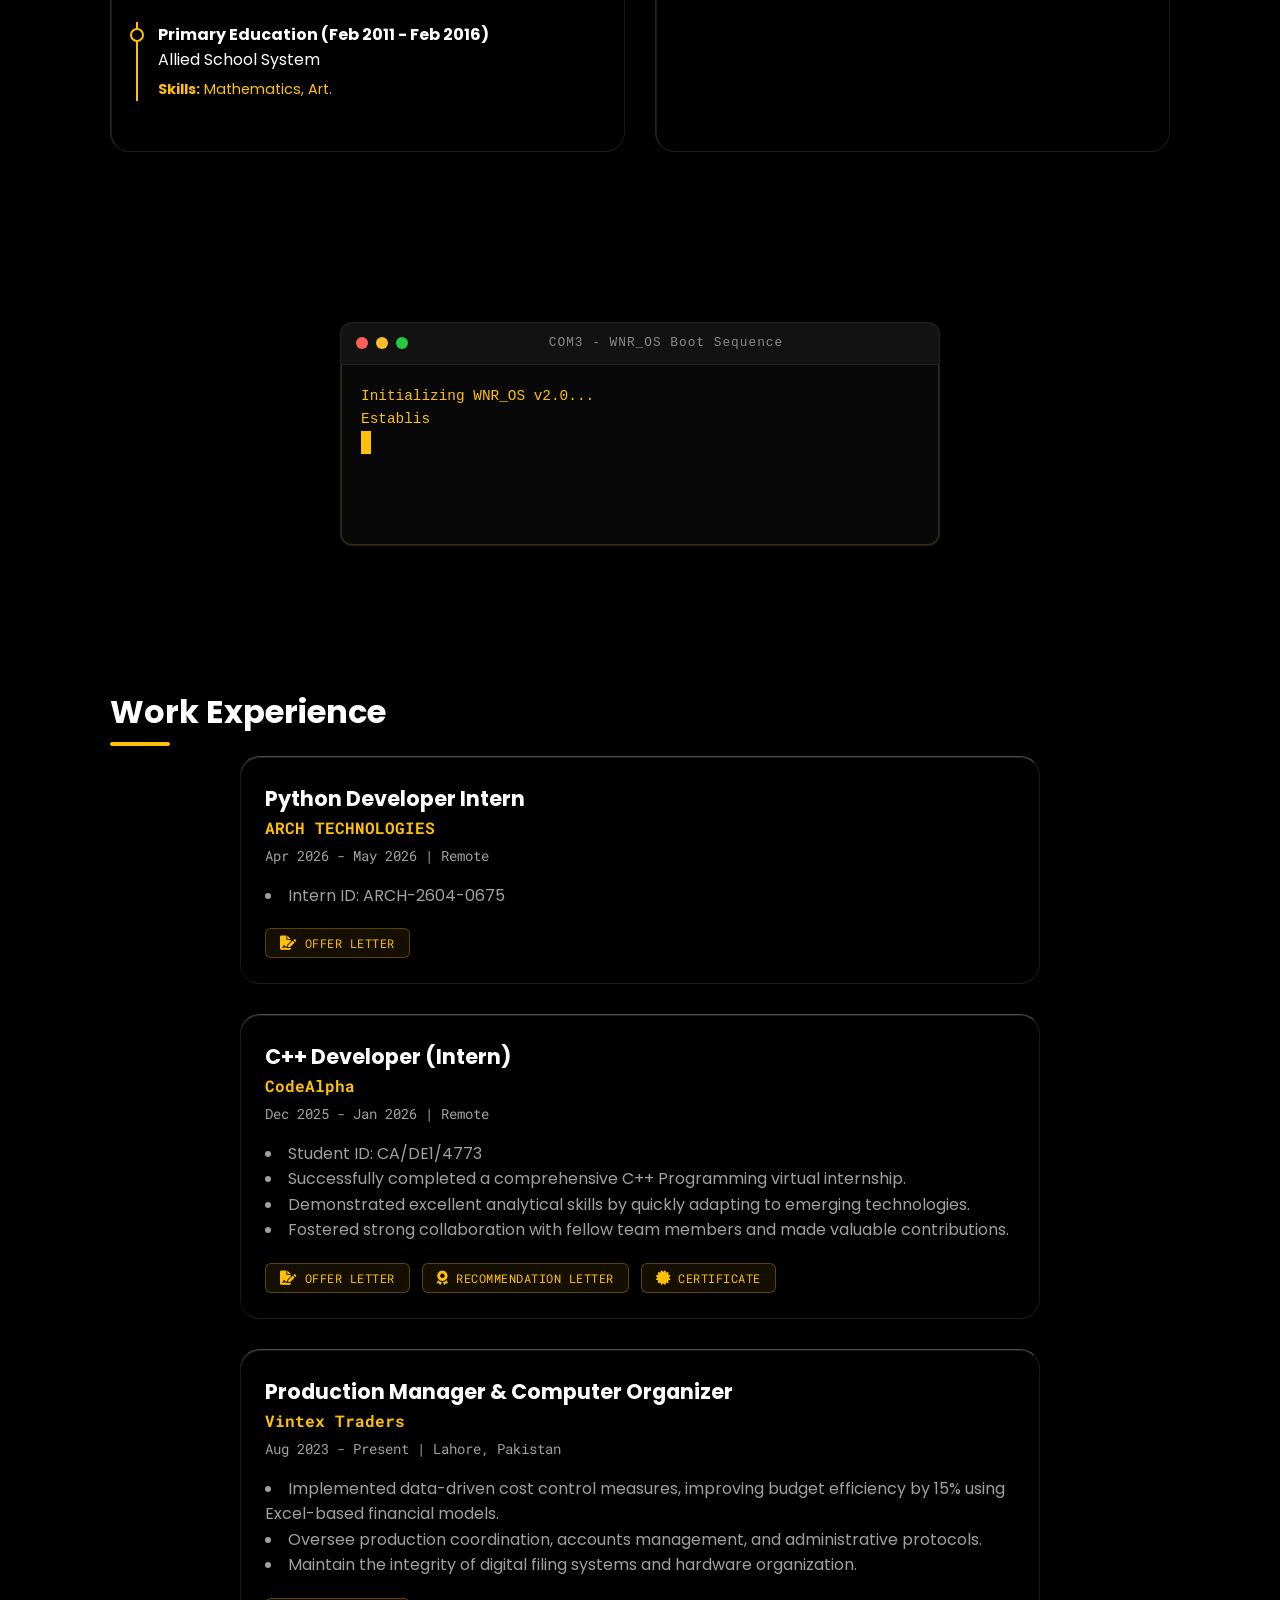
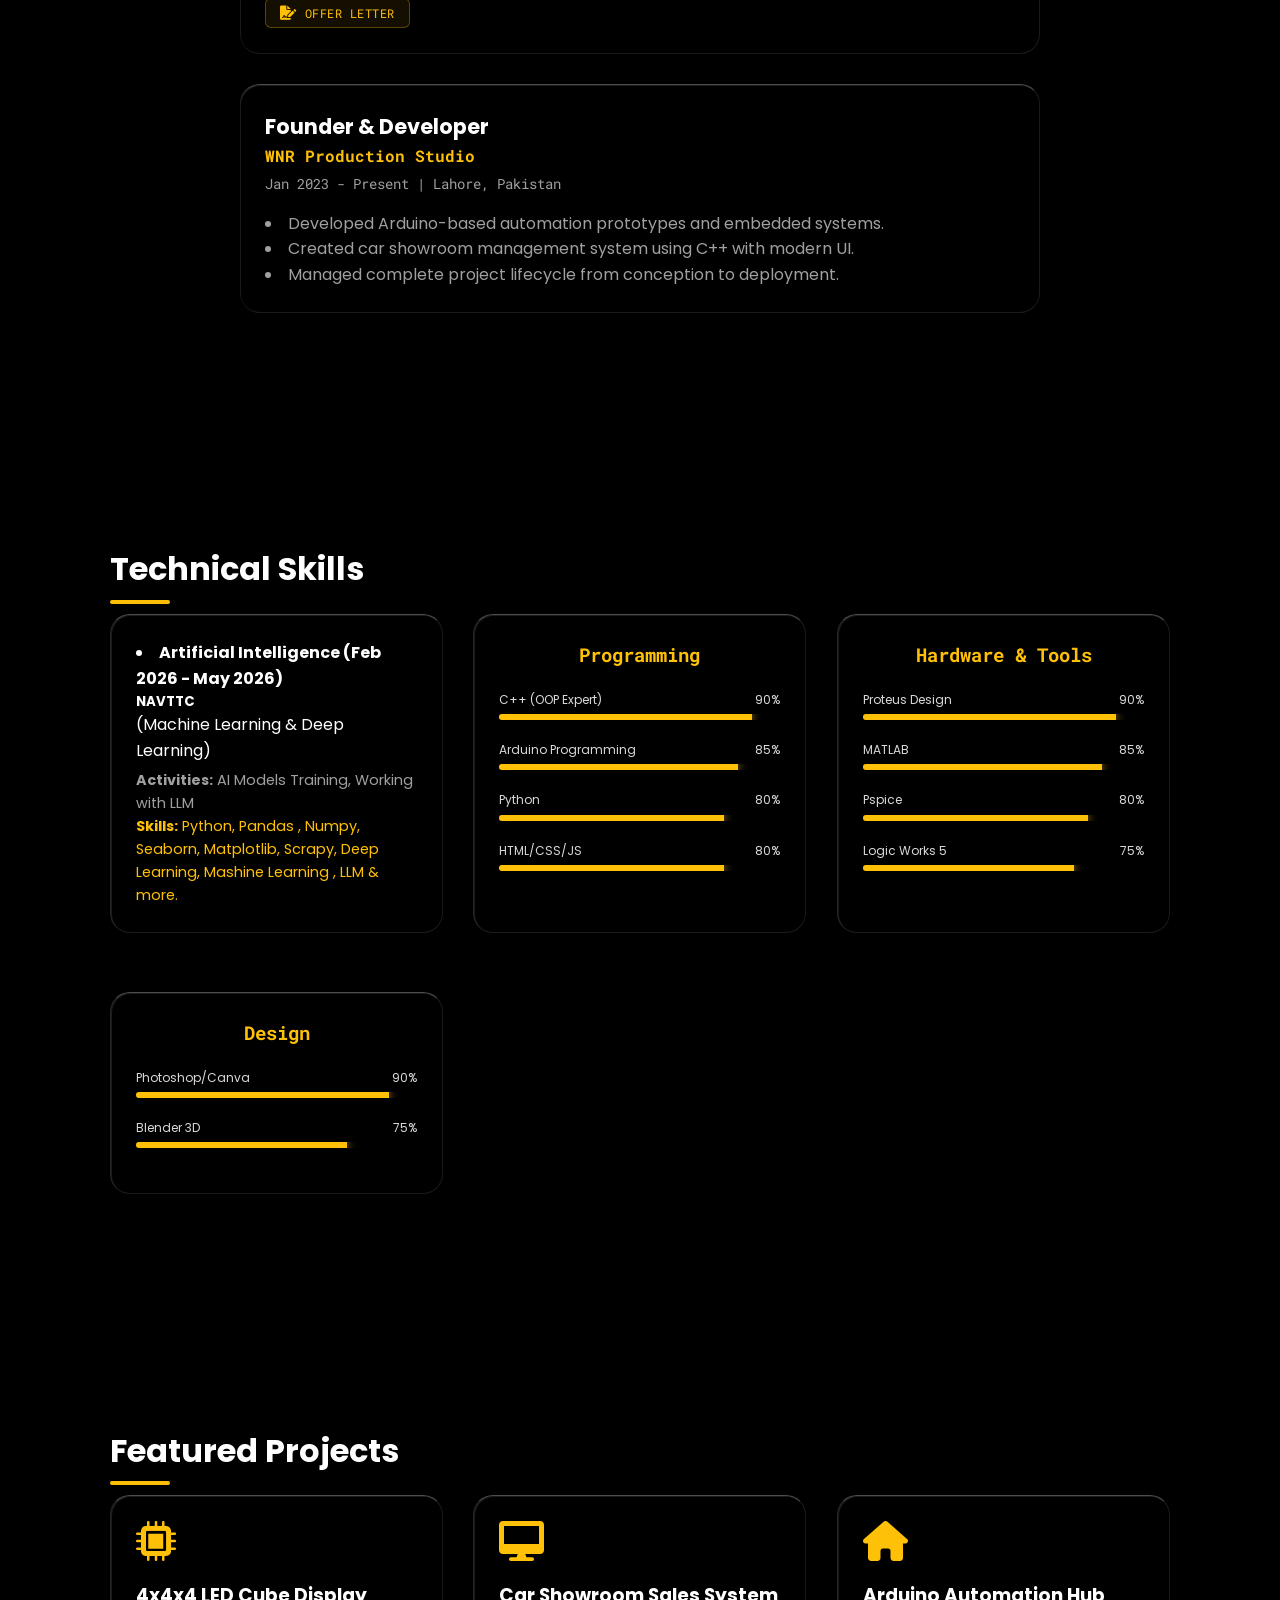
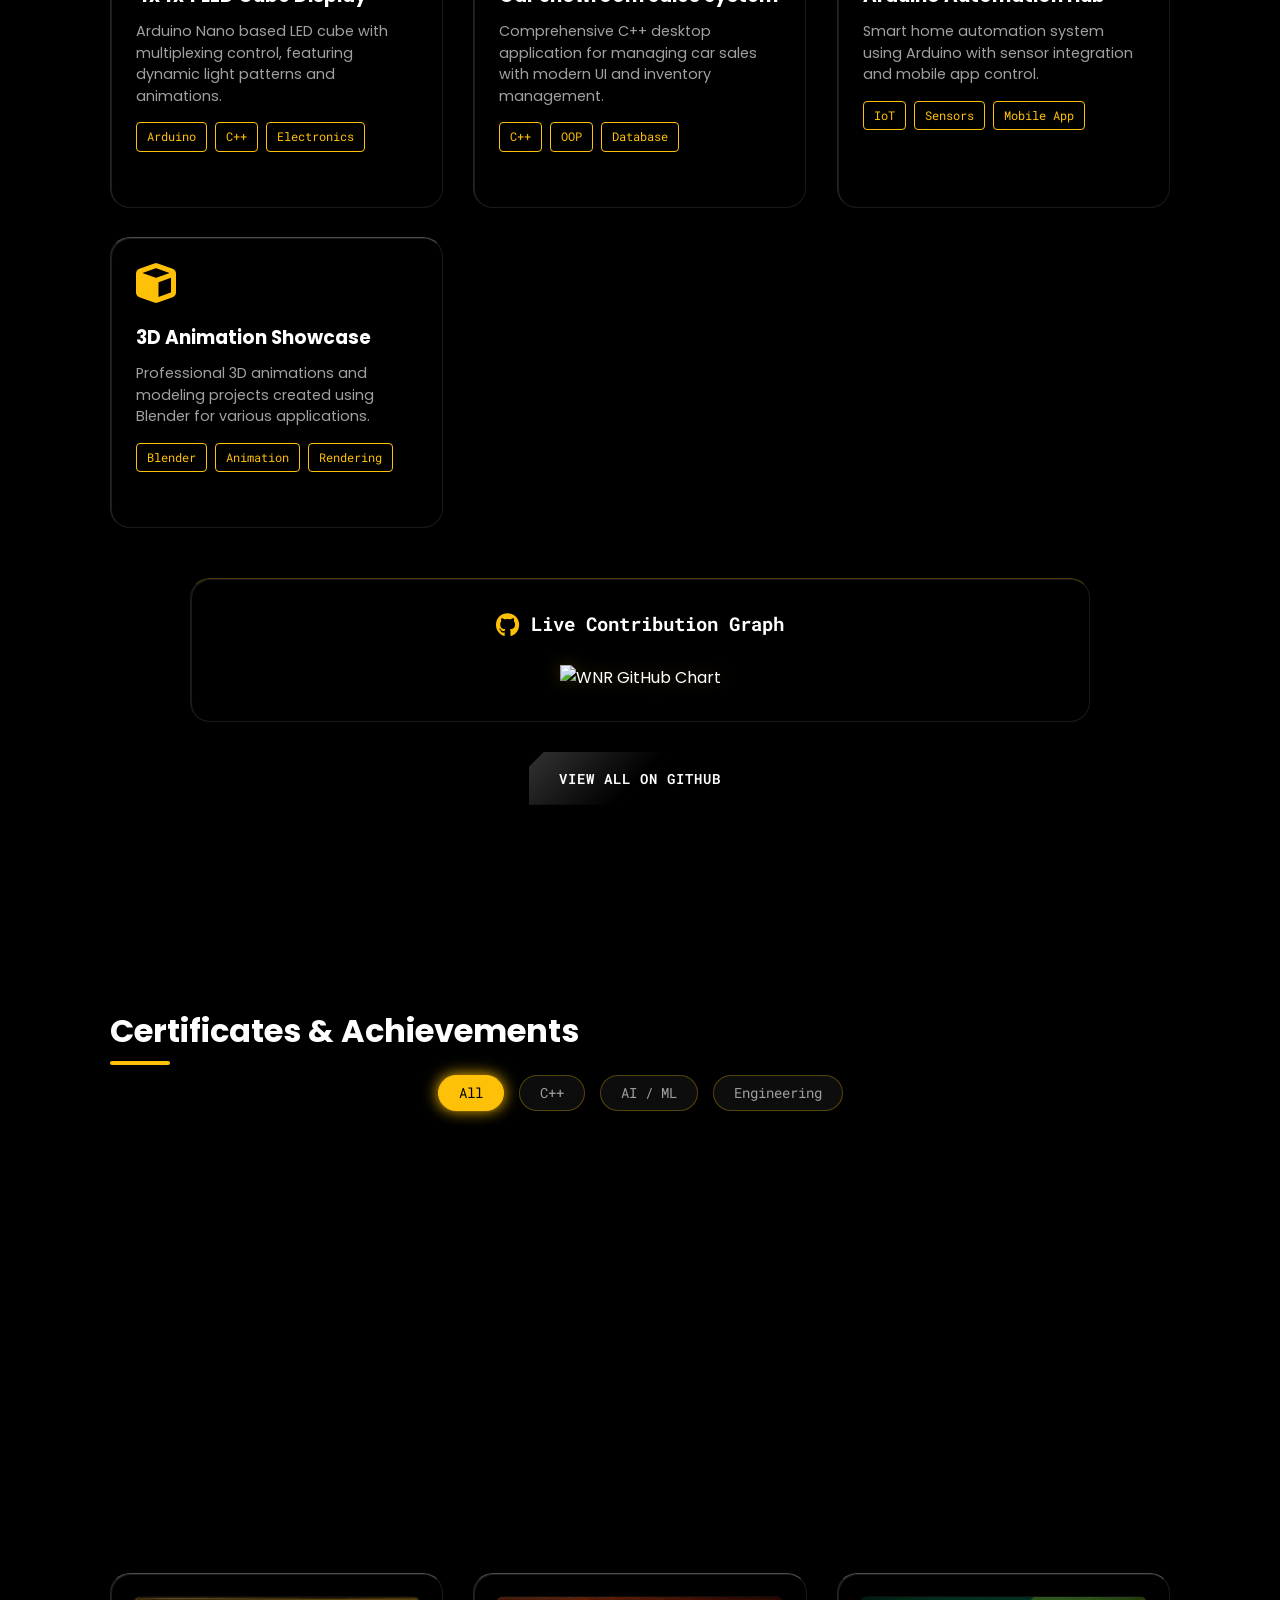
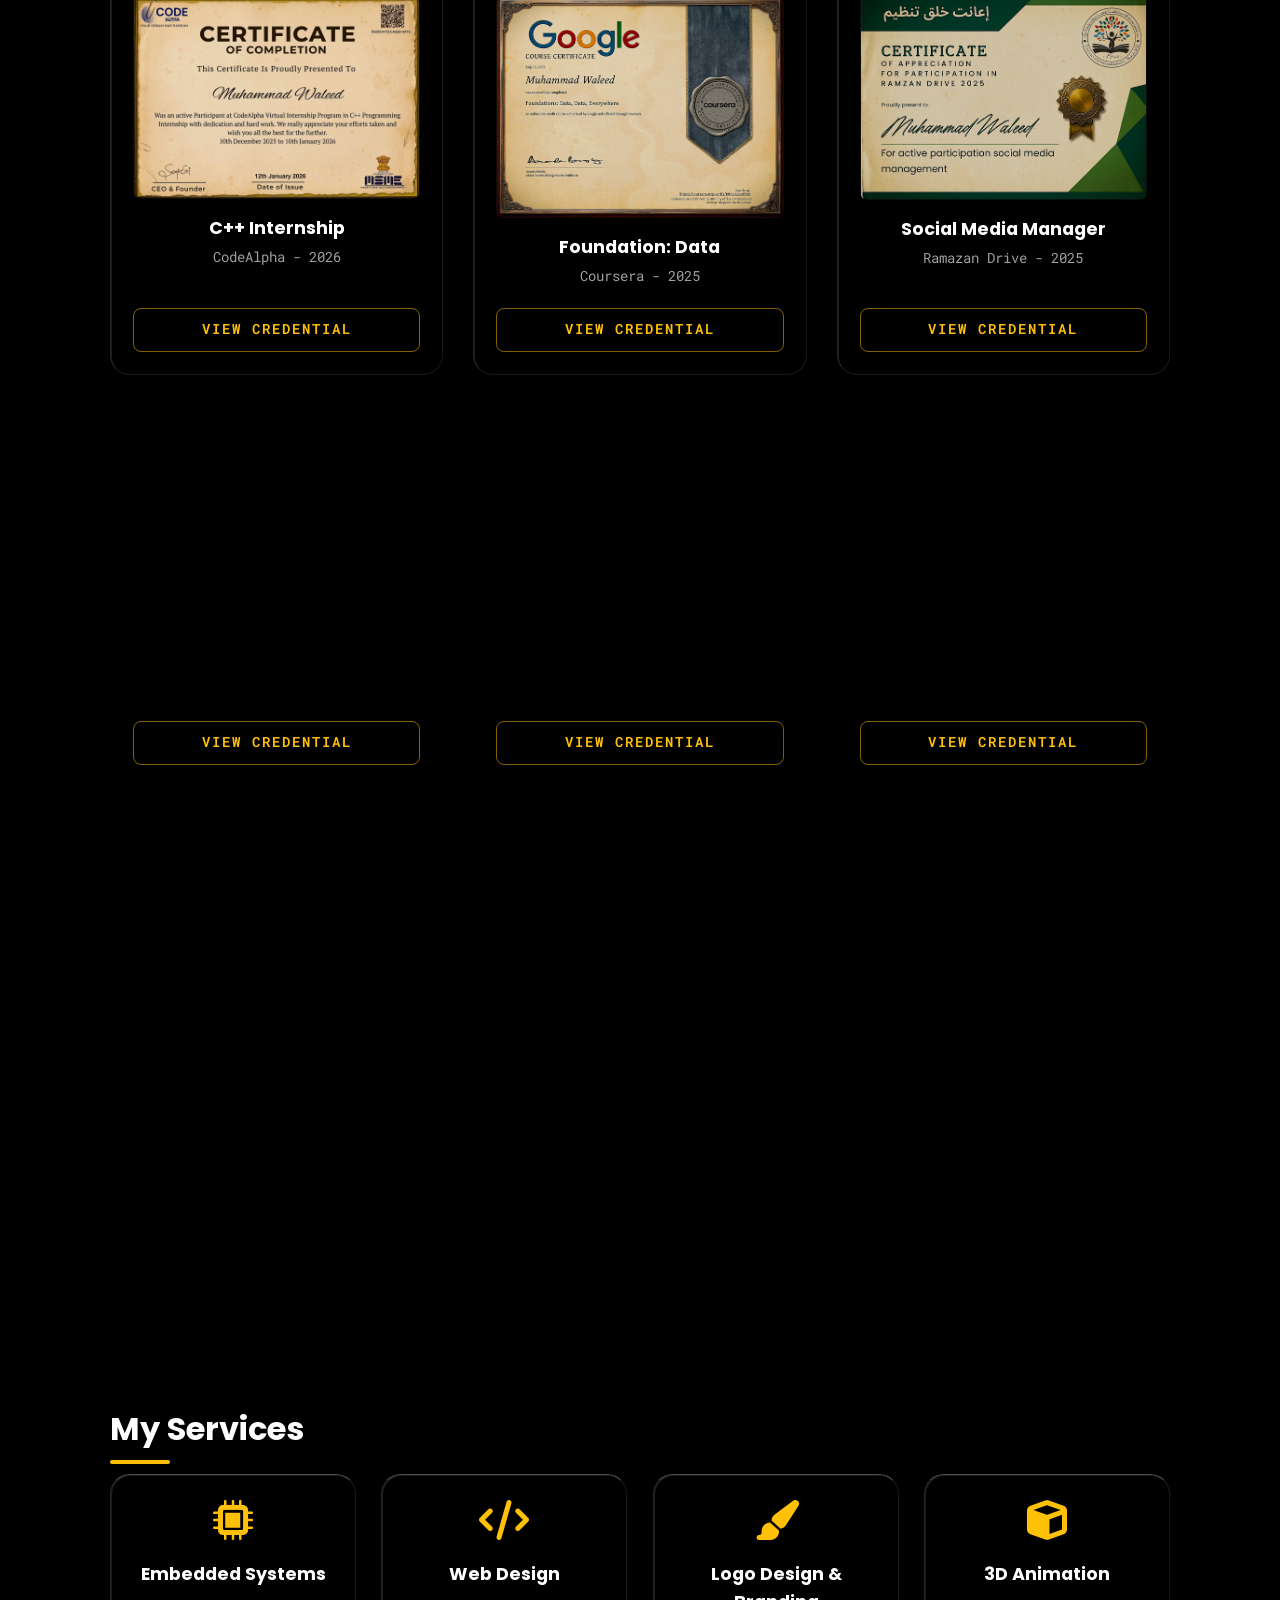
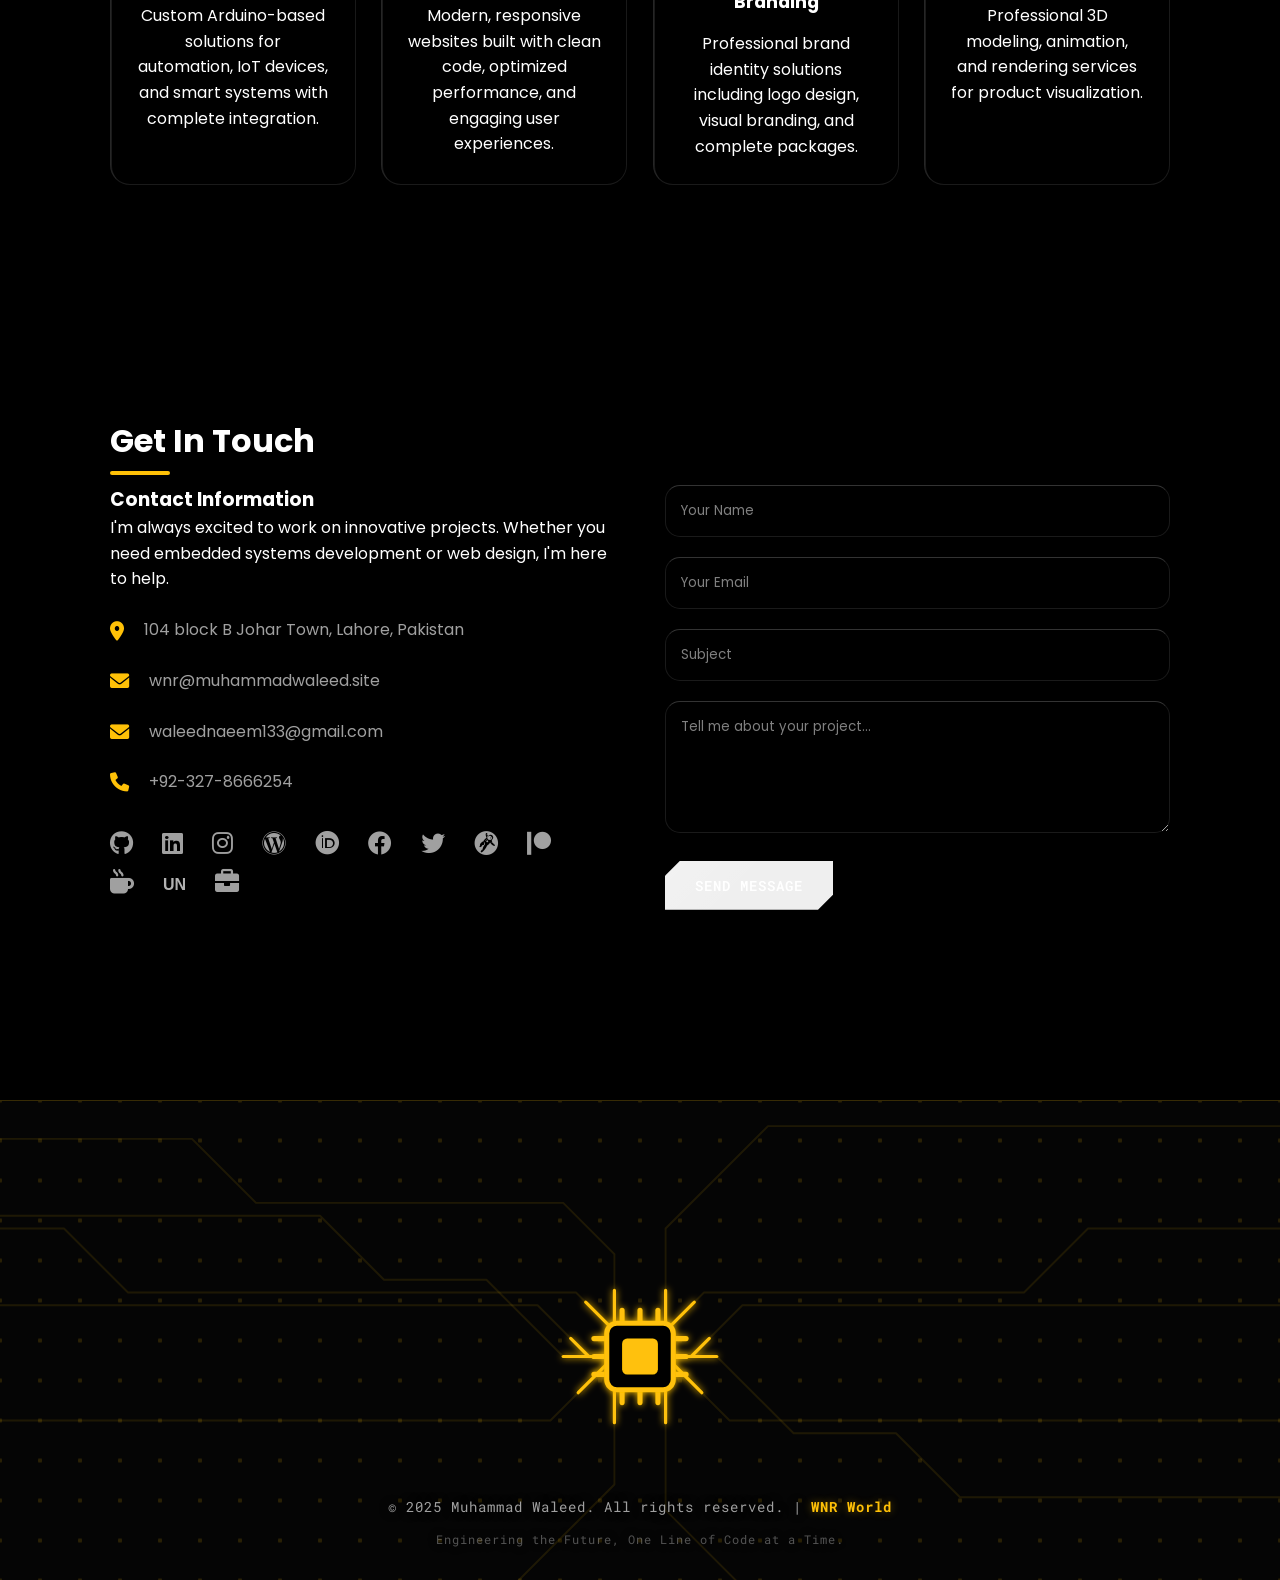
==== commit b59d4e1e: "cert" ====
--- a/index.html
+++ b/index.html
@@ -507,6 +507,19 @@
             </div>
 
             <div class="certificates-grid">
+
+
+                <div class="certificate-card" data-tilt data-category="AI / ML" data-tilt data-tilt-max="8"
+                    data-tilt-speed="300" data-tilt-glare="true" data-tilt-max-glare=".1">
+                    <div class="cert-image-wrapper">
+                        <img src="certificates/Uniathena_python_basics.webp" alt="Data Science Certificate">
+                    </div>
+
+                    <h3>Python Basics</h3>
+                    <p>Uniathena - 2026</p>
+                    <a href="certificates/QR_1.png" target="_blank"
+                        class="btn secondary">VIEW CREDENTIAL</a>
+                </div>
 
 
                 <div class="certificate-card" data-tilt data-category="engineering" data-tilt data-tilt-max="8"
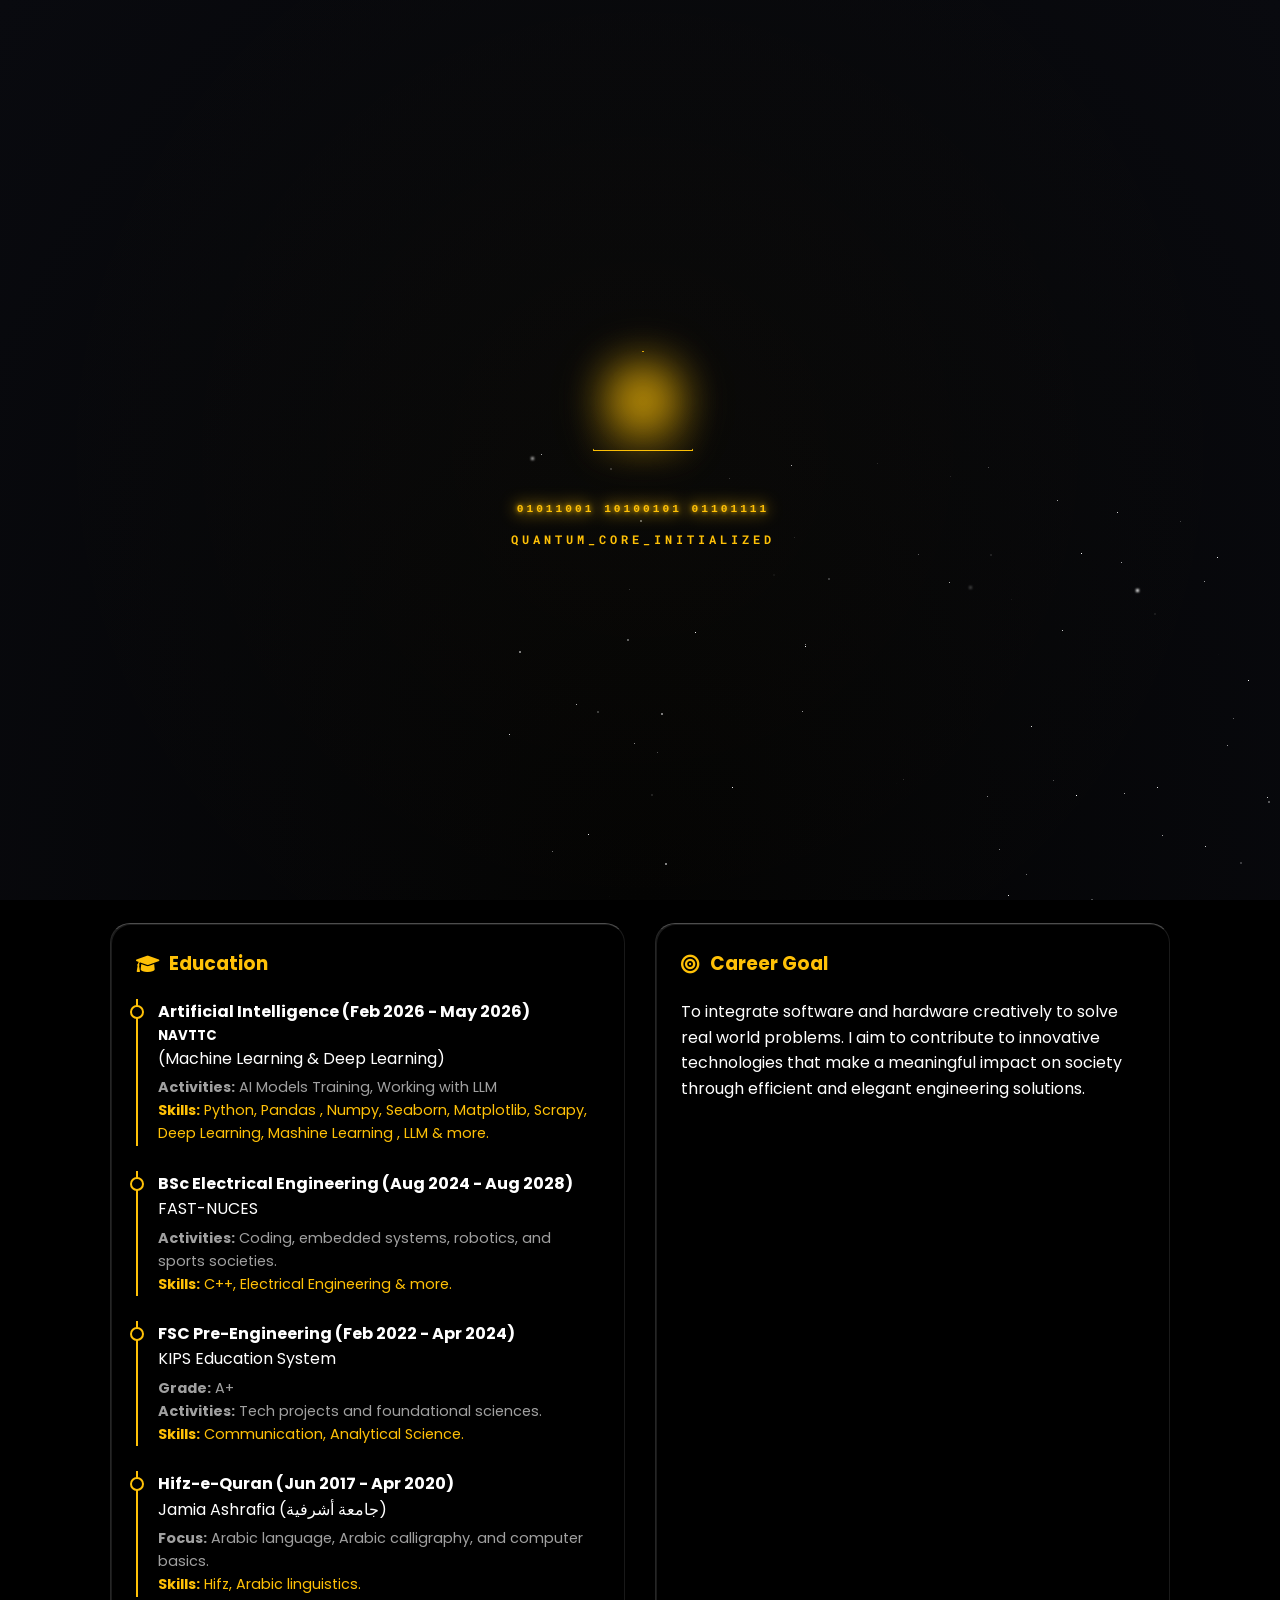
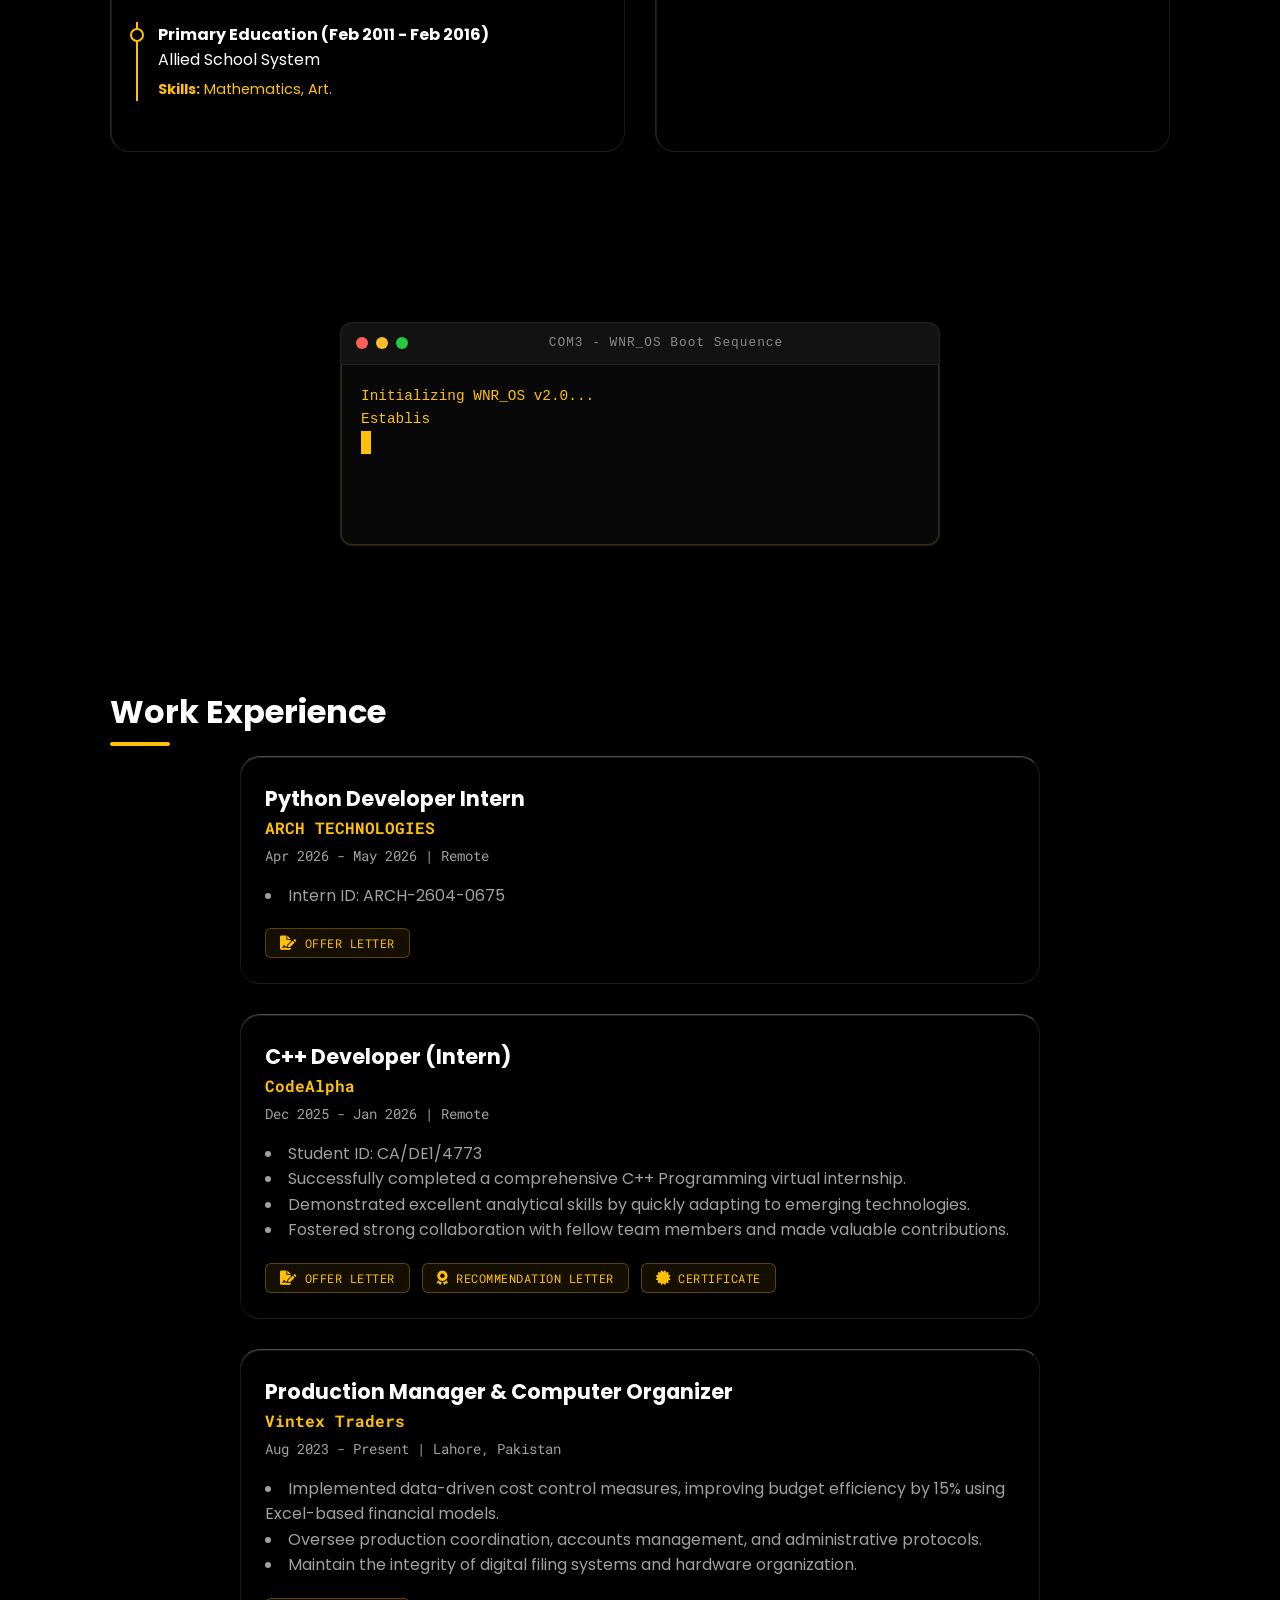
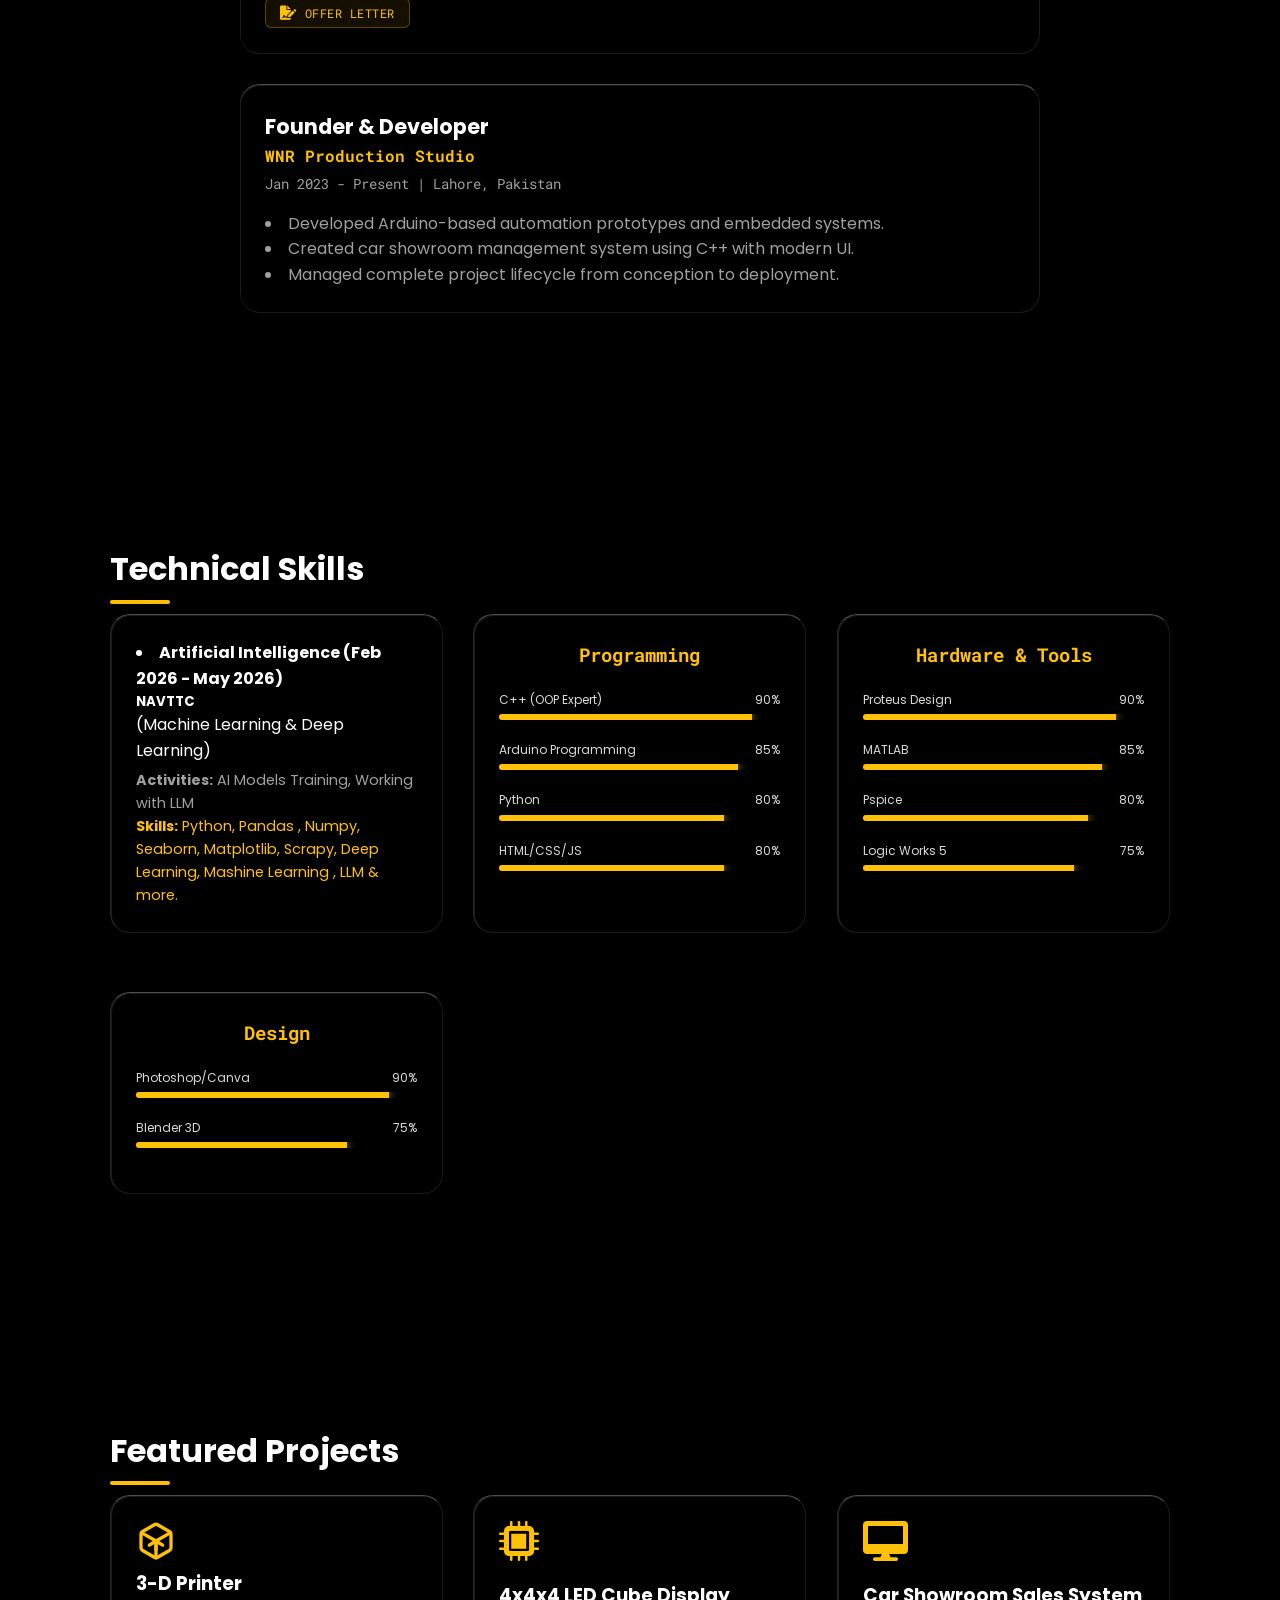
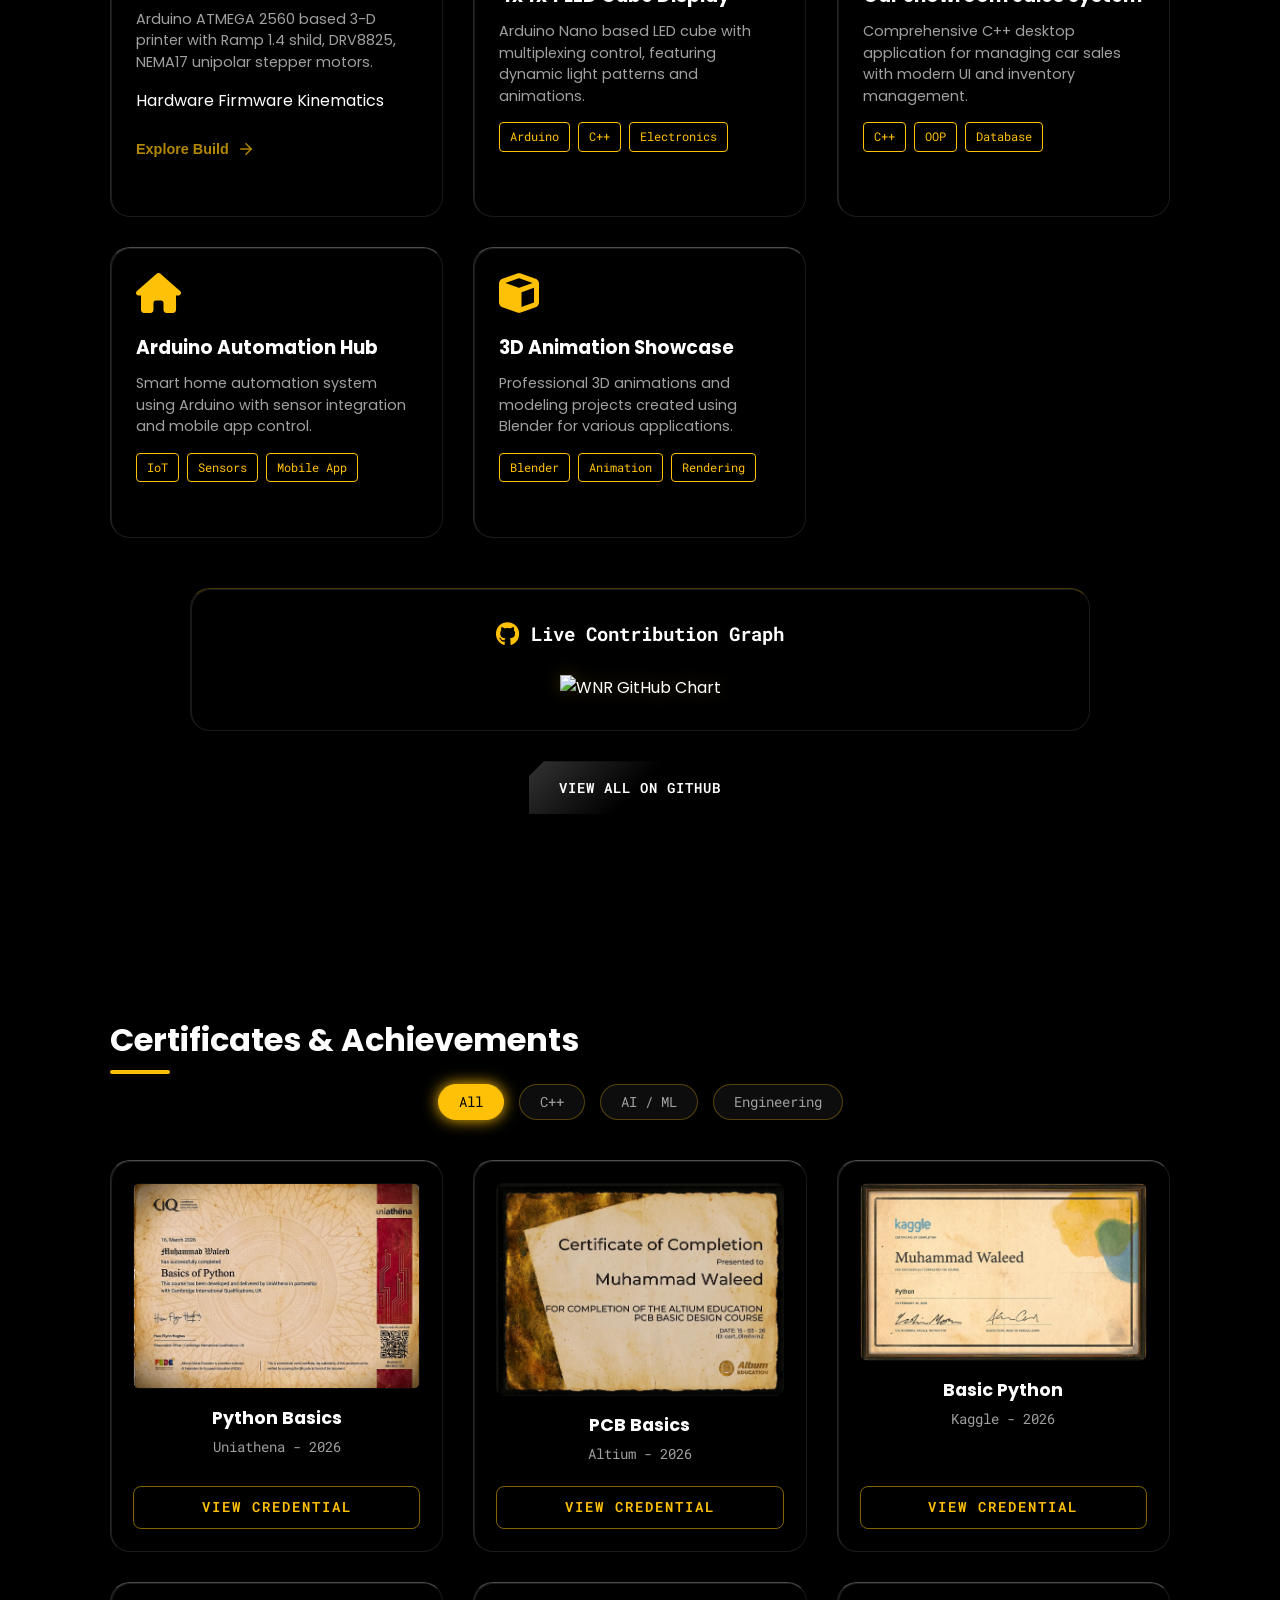
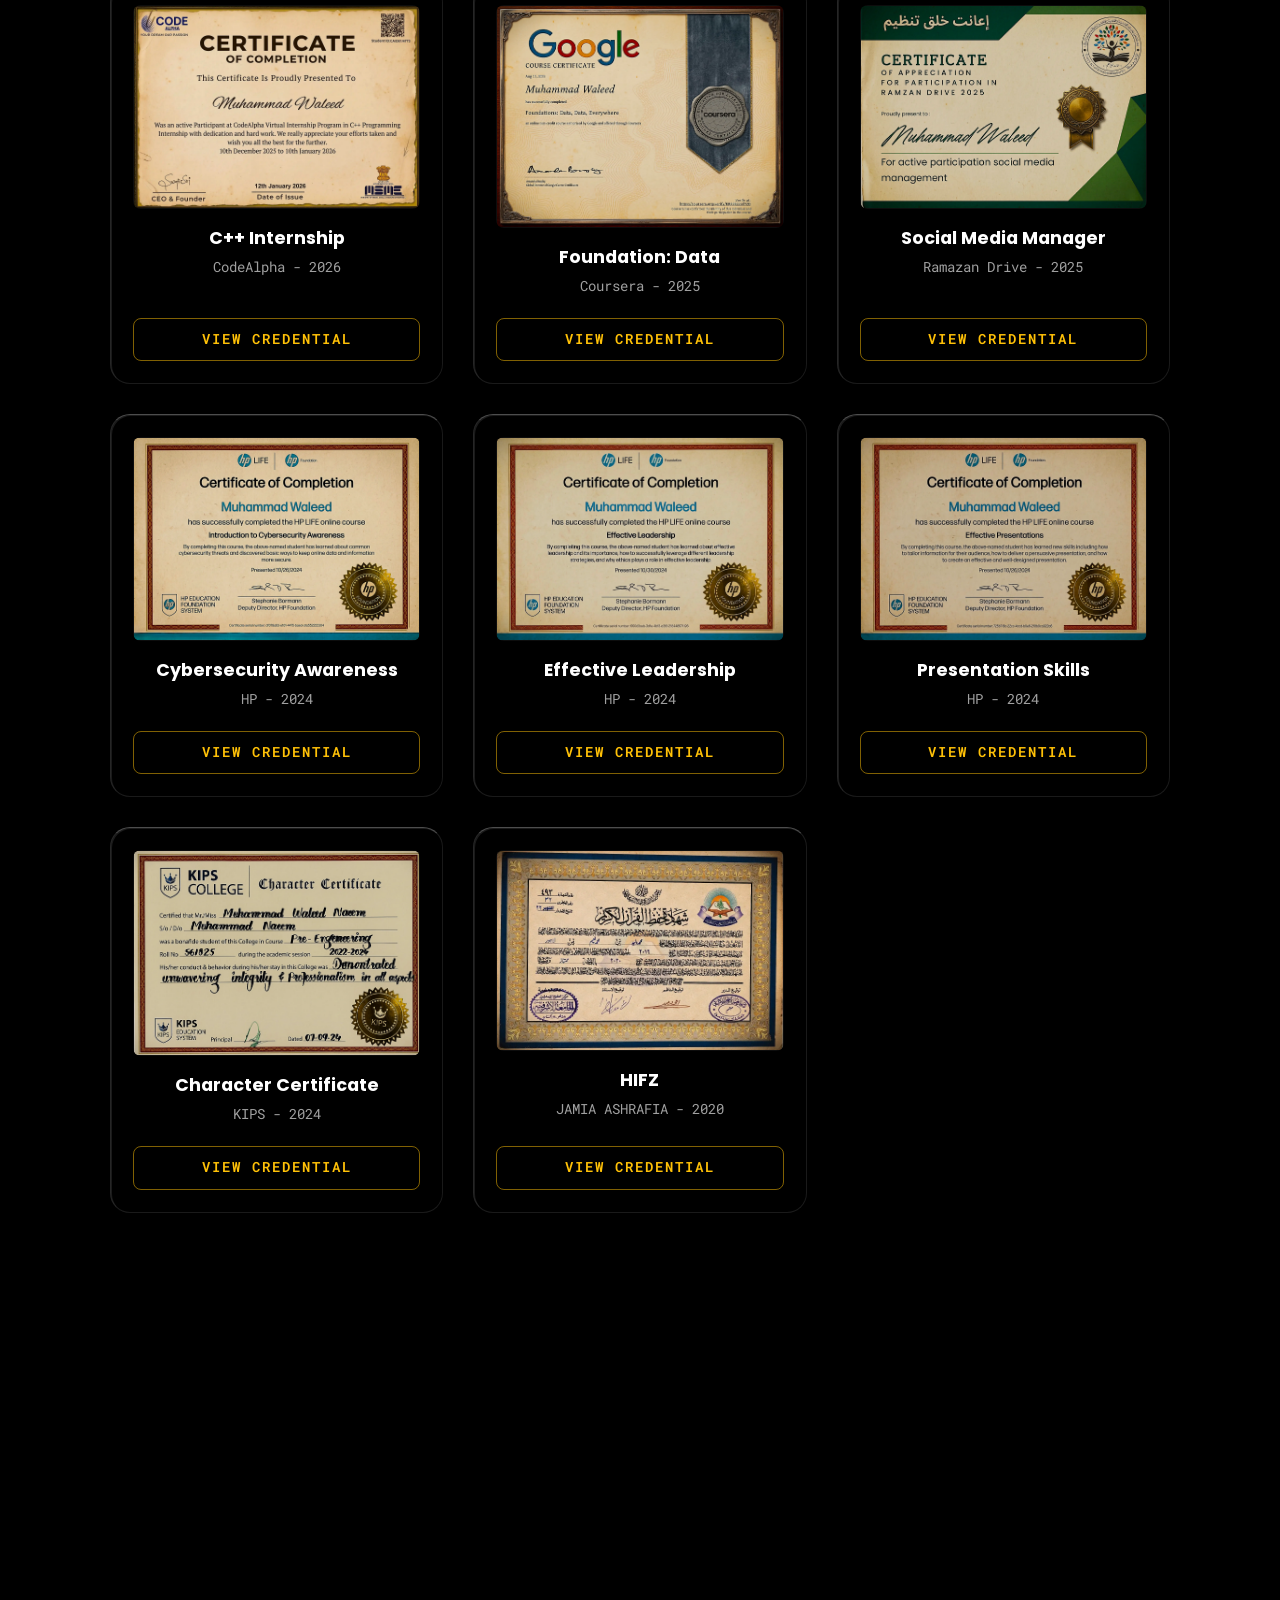
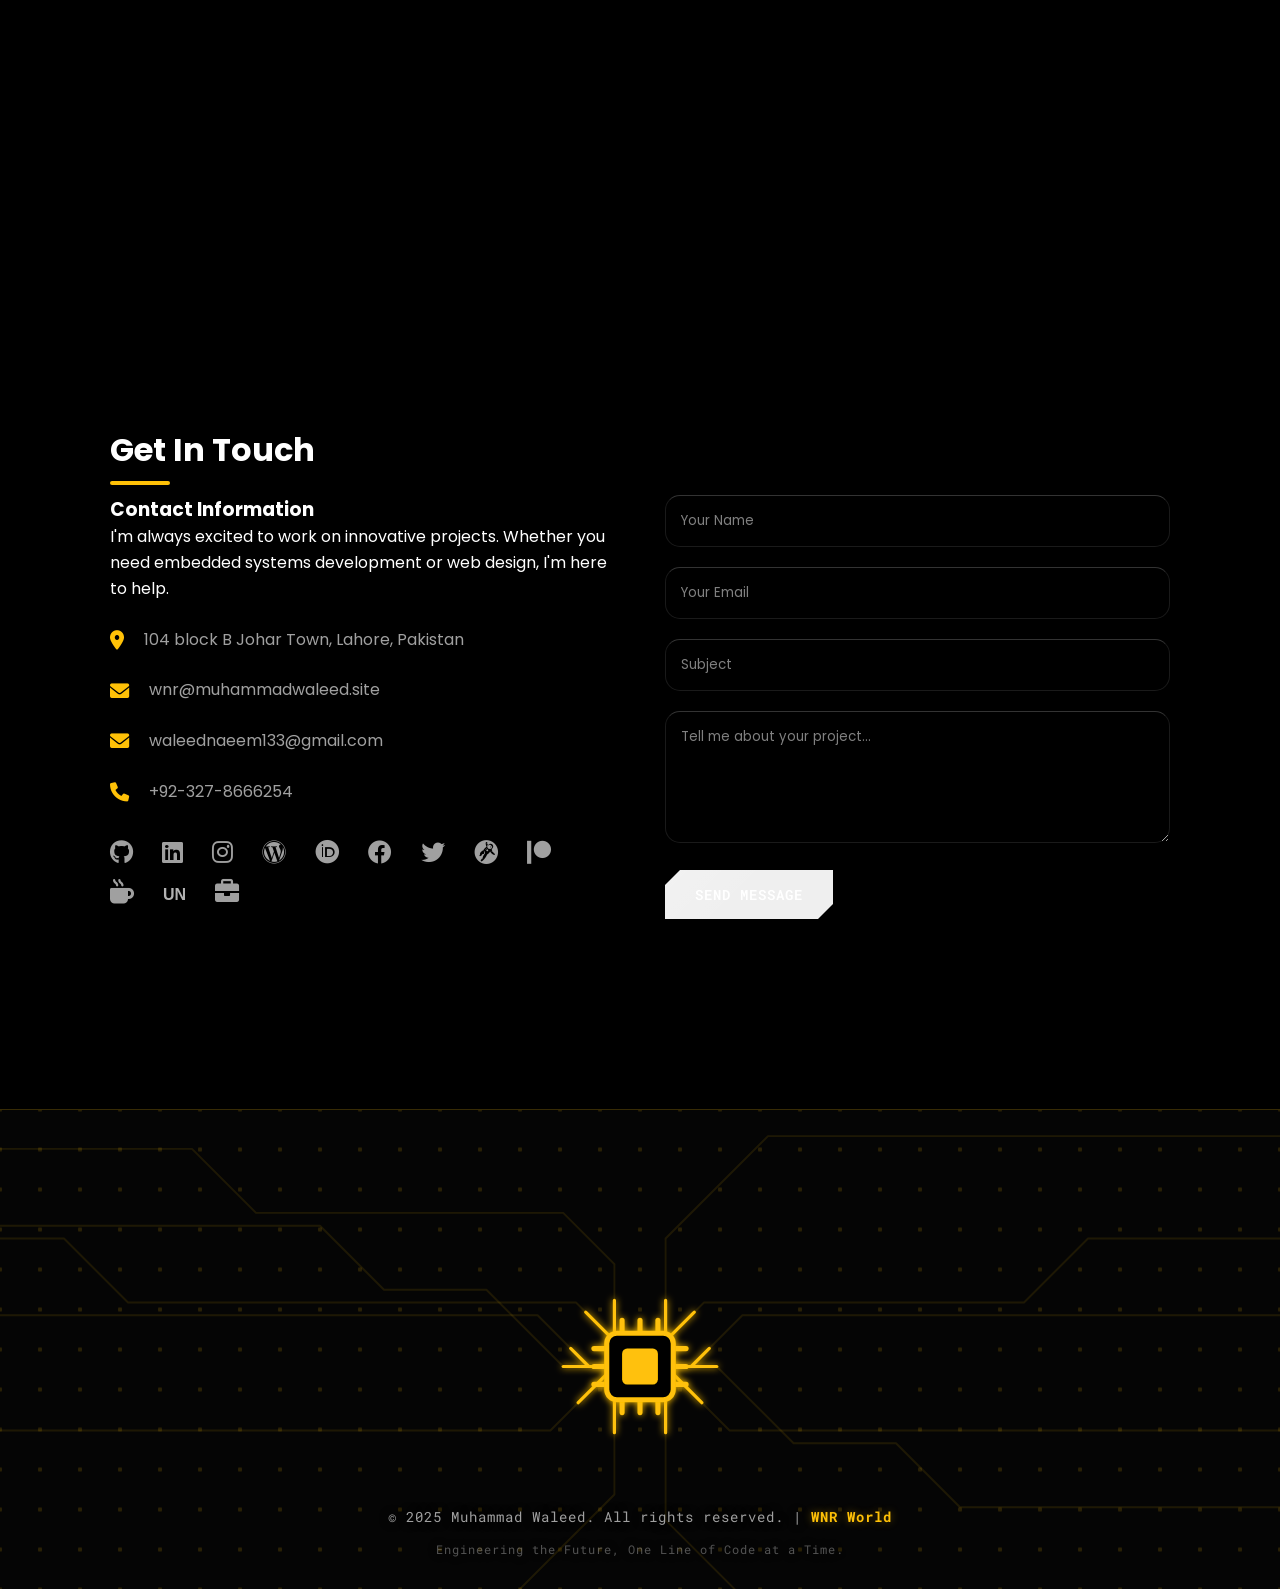
==== commit 9f32c19f: "3d printer build, showcasing the assembly process and hardware architecture of a custom-built 3D pri" ====
--- a/index.html
+++ b/index.html
@@ -416,6 +416,45 @@
         <div class="container">
             <h2 class="section-title">Featured Projects</h2>
             <div class="projects-grid">
+
+
+                <a href="3d-printer.html" class="project-link-wrapper" style="text-decoration: none; color: inherit;">
+
+                <div class="project-card" data-tilt data-tilt-max="10" data-tilt-speed="400" data-tilt-glare="true"
+                    data-tilt-max-glare="0.2">
+                    <div class="project-img">
+                        <svg width="40" height="40" viewBox="0 0 24 24" fill="none" stroke="#ffc107" stroke-width="2" stroke-linecap="round" stroke-linejoin="round">
+                            <path d="M21 16V8a2 2 0 0 0-1-1.73l-7-4a2 2 0 0 0-2 0l-7 4A2 2 0 0 0 3 8v8a2 2 0 0 0 1 1.73l7 4a2 2 0 0 0 2 0l7-4A2 2 0 0 0 21 16z"></path>
+                            <polyline points="3.27 6.96 12 12.01 20.73 6.96"></polyline>
+                            <line x1="12" y1="22.08" x2="12" y2="12"></line>
+                            <path d="M12 17v-5"></path>
+                            <path d="M8 14.5l4-2.5 4 2.5"></path>
+                        </svg>
+                    </div>
+                    <div class="project-info">
+                        <h3>3-D Printer</h3>
+                        <p>Arduino ATMEGA 2560 based 3-D printer with Ramp 1.4 shild, DRV8825, NEMA17 unipolar stepper motors.</p>
+                        <div class="tech-tags"> 
+            <span>Hardware</span>
+            <span>Firmware</span>
+            <span>Kinematics</span>
+        </div>
+
+        <!-- NEW: The Clickable Cue -->
+        <div class="card-action">
+            <span>Explore Build</span>
+            <svg width="18" height="18" viewBox="0 0 24 24" fill="none" stroke="currentColor" stroke-width="2" stroke-linecap="round" stroke-linejoin="round" class="action-arrow">
+                <line x1="5" y1="12" x2="19" y2="12"></line>
+                <polyline points="12 5 19 12 12 19"></polyline>
+            </svg>
+        </div>
+                    </div>
+
+                    
+                </div>
+                </a>
+                
+
 
                 <div class="project-card" data-tilt data-tilt-max="10" data-tilt-speed="400" data-tilt-glare="true"
                     data-tilt-max-glare="0.2">
--- a/styles.css
+++ b/styles.css
@@ -2169,4 +2169,37 @@
     pointer-events: none;
     transform: scale(1.1);
     transition: opacity 1s ease, transform 1s ease;
+}
+
+
+/* ----------------------------------
+   Project Card Call-to-Action
+----------------------------------- */
+.card-action {
+    display: flex;
+    align-items: center;
+    gap: 8px;
+    margin-top: 1.5rem;
+    color: #ffc107; /* Matches your neon yellow accents */
+    font-size: 0.9rem;
+    font-weight: 600;
+    opacity: 0.7;
+    transition: opacity 0.3s ease;
+}
+
+.action-arrow {
+    transition: transform 0.3s cubic-bezier(0.2, 0.8, 0.2, 1);
+}
+
+/* The Hover Magic */
+.project-card:hover {
+    cursor: pointer;
+}
+
+.project-card:hover .card-action {
+    opacity: 1; /* Brightens up when hovered */
+}
+
+.project-card:hover .action-arrow {
+    transform: translateX(6px); /* Arrow slides right to indicate moving forward */
 }
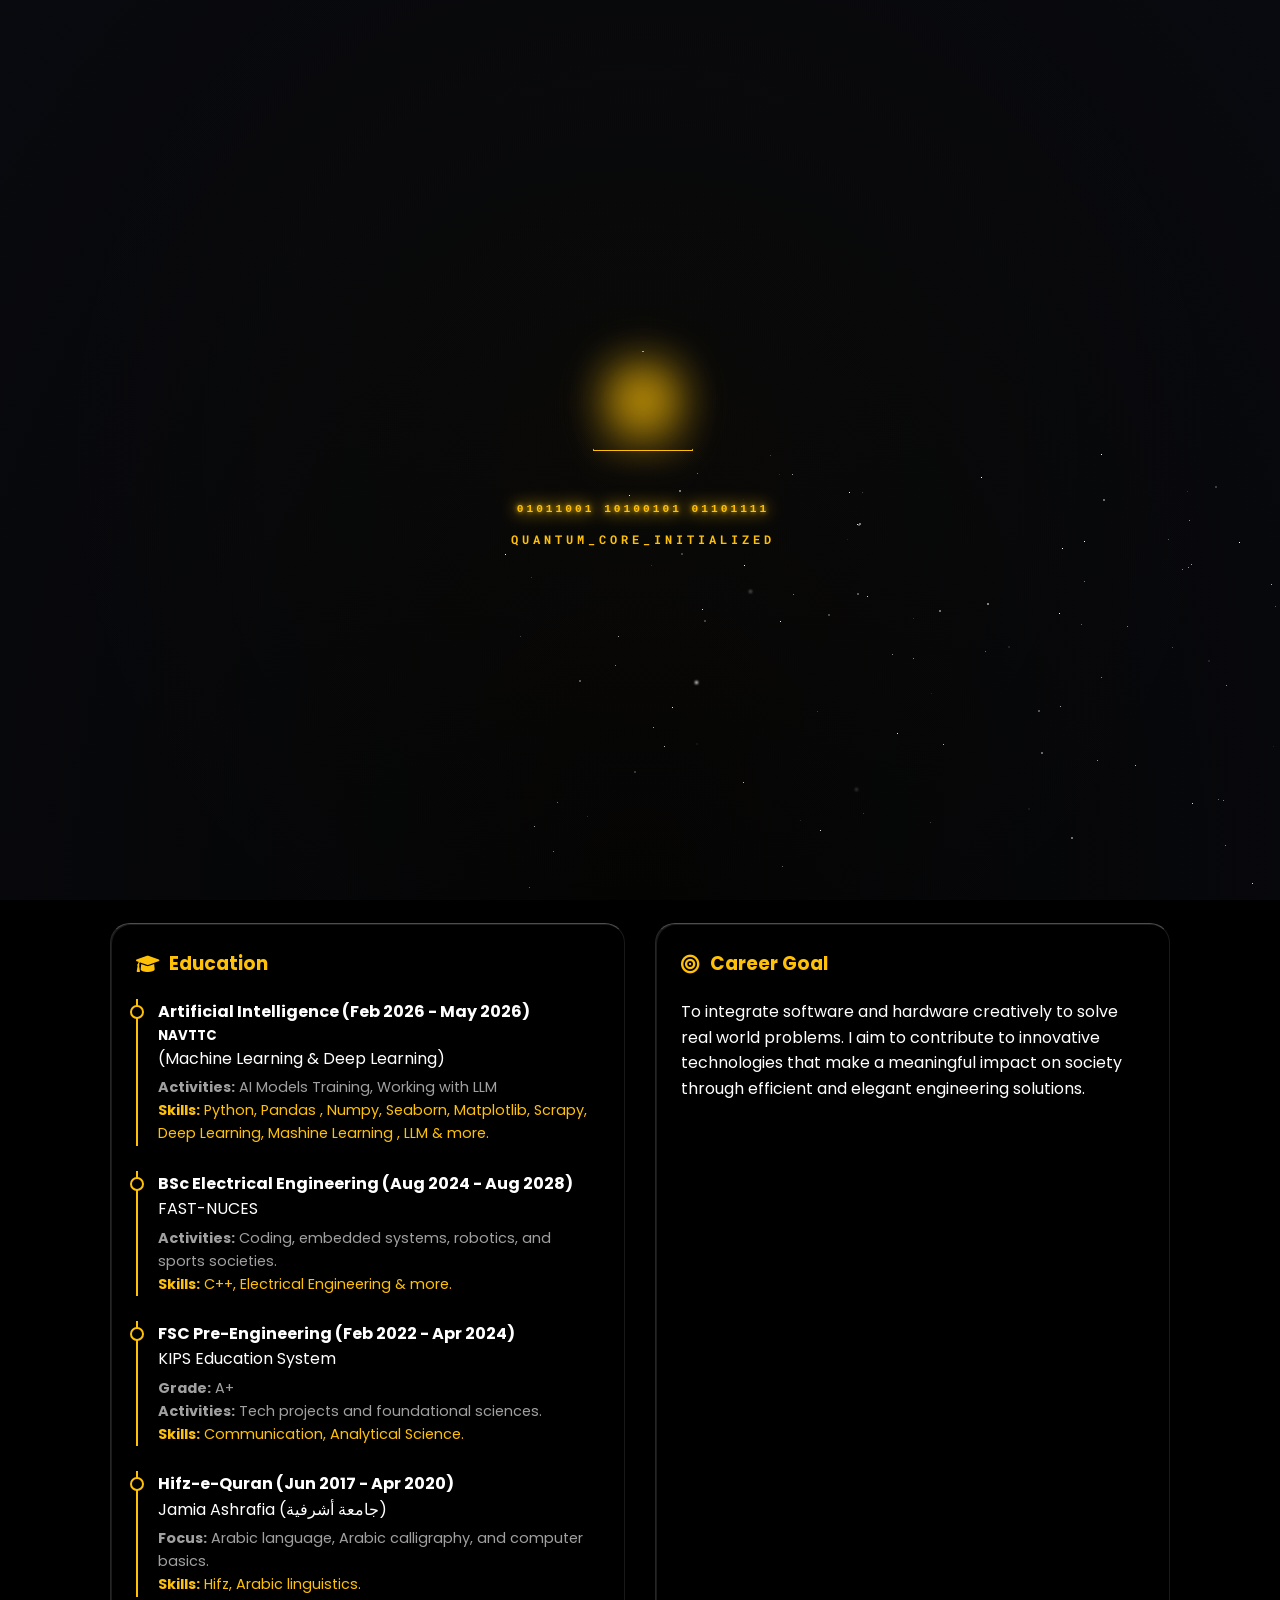
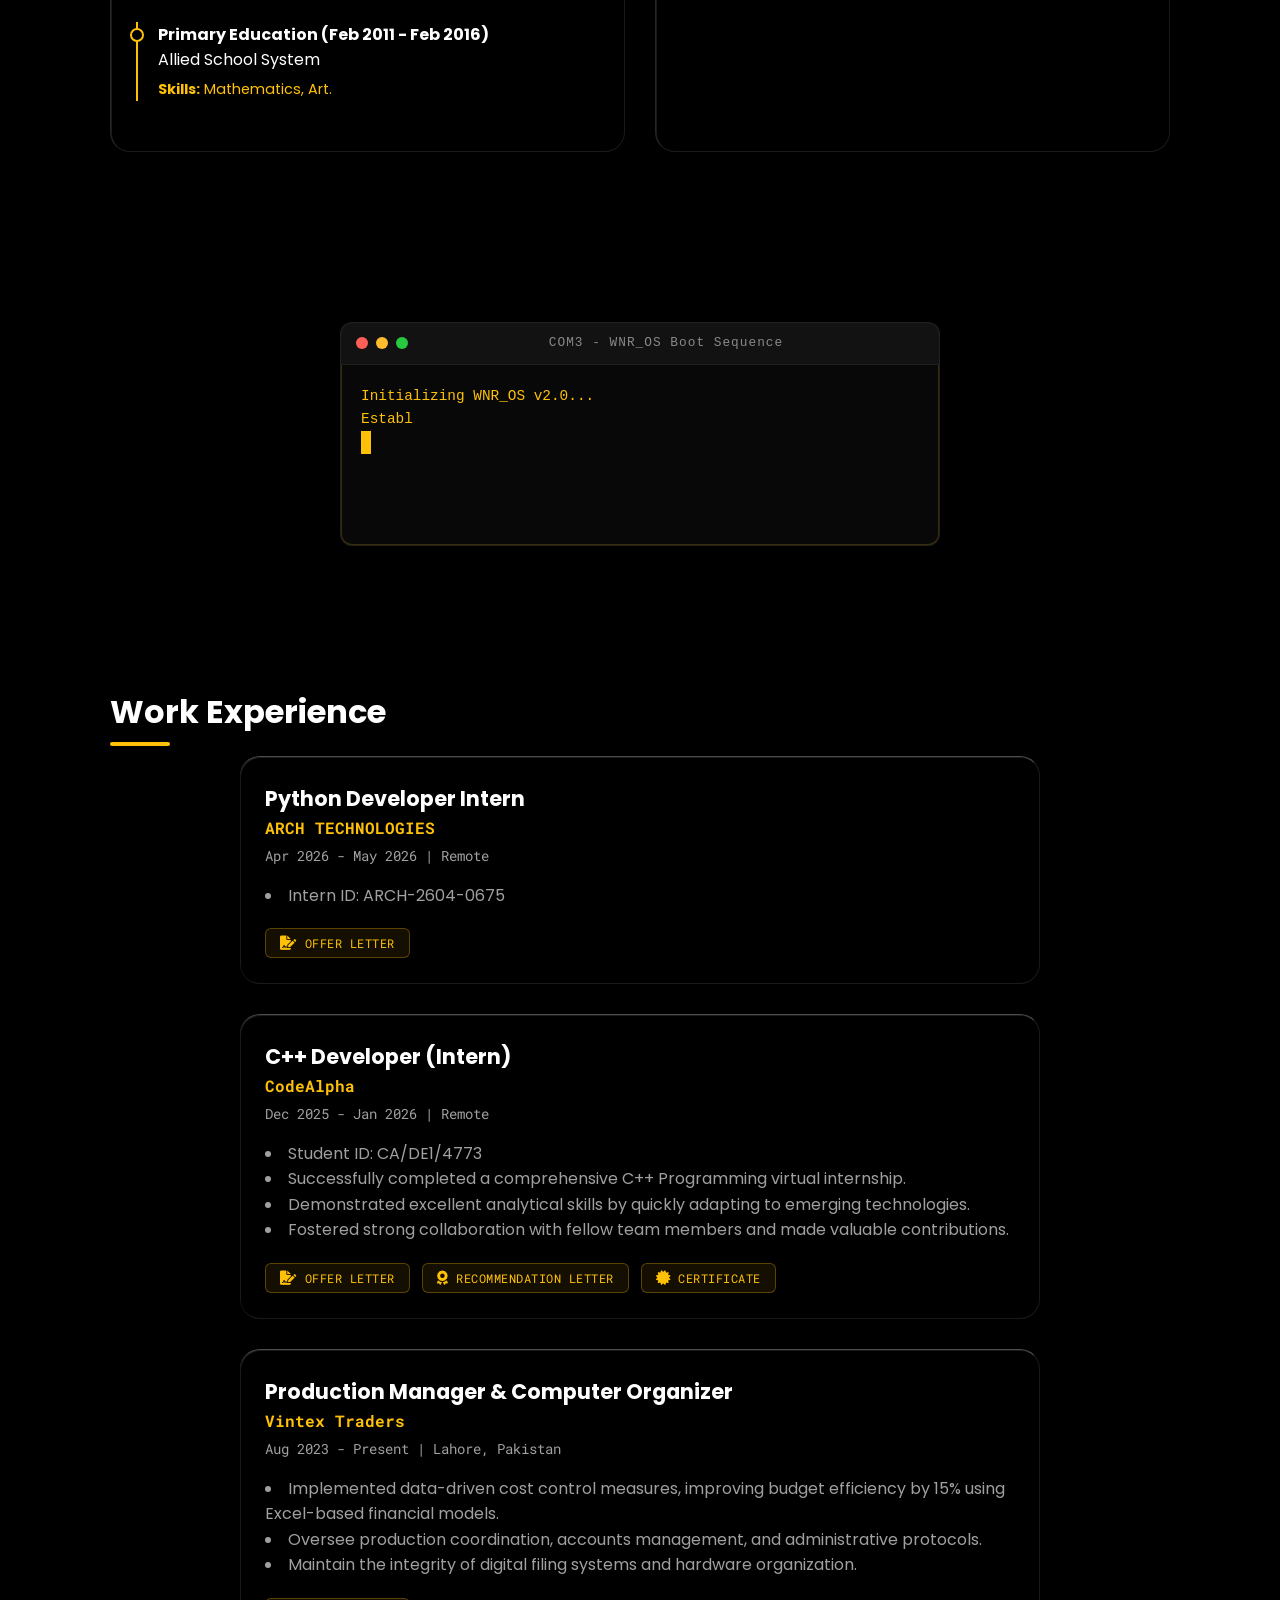
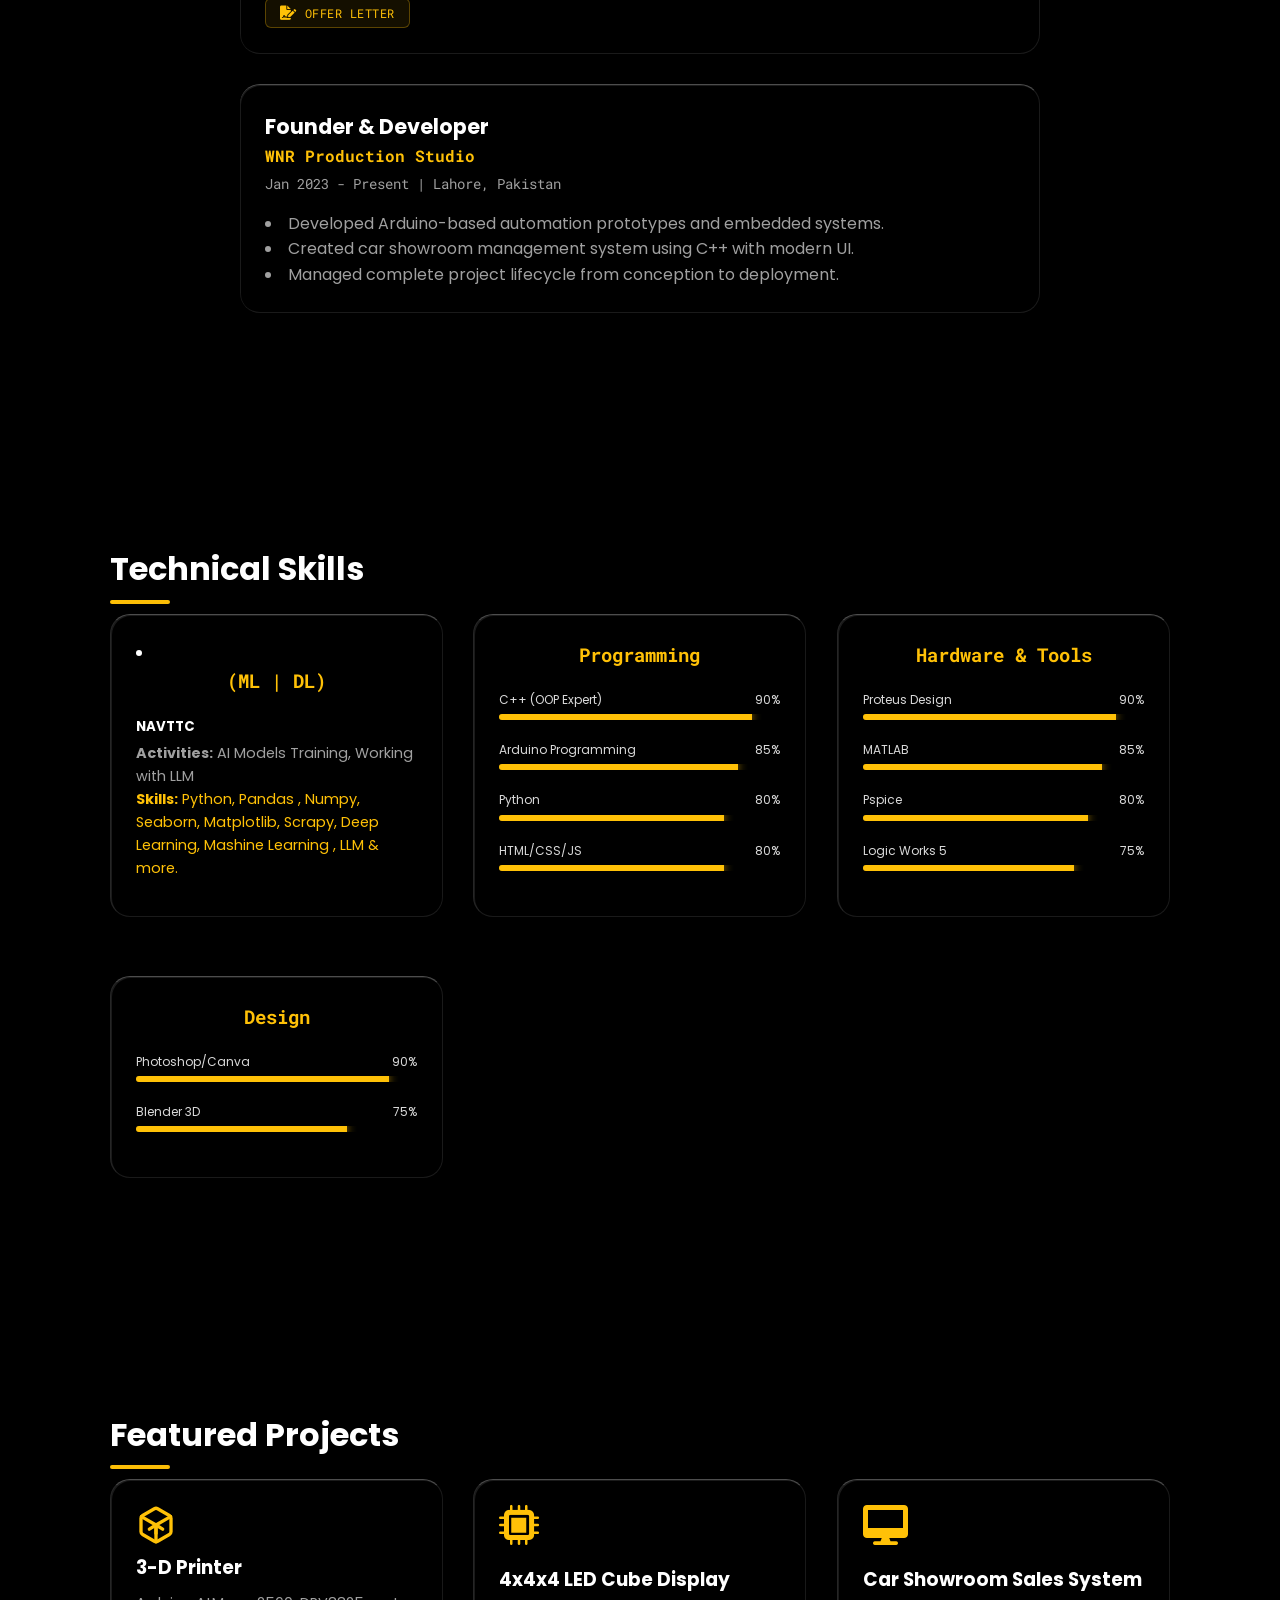
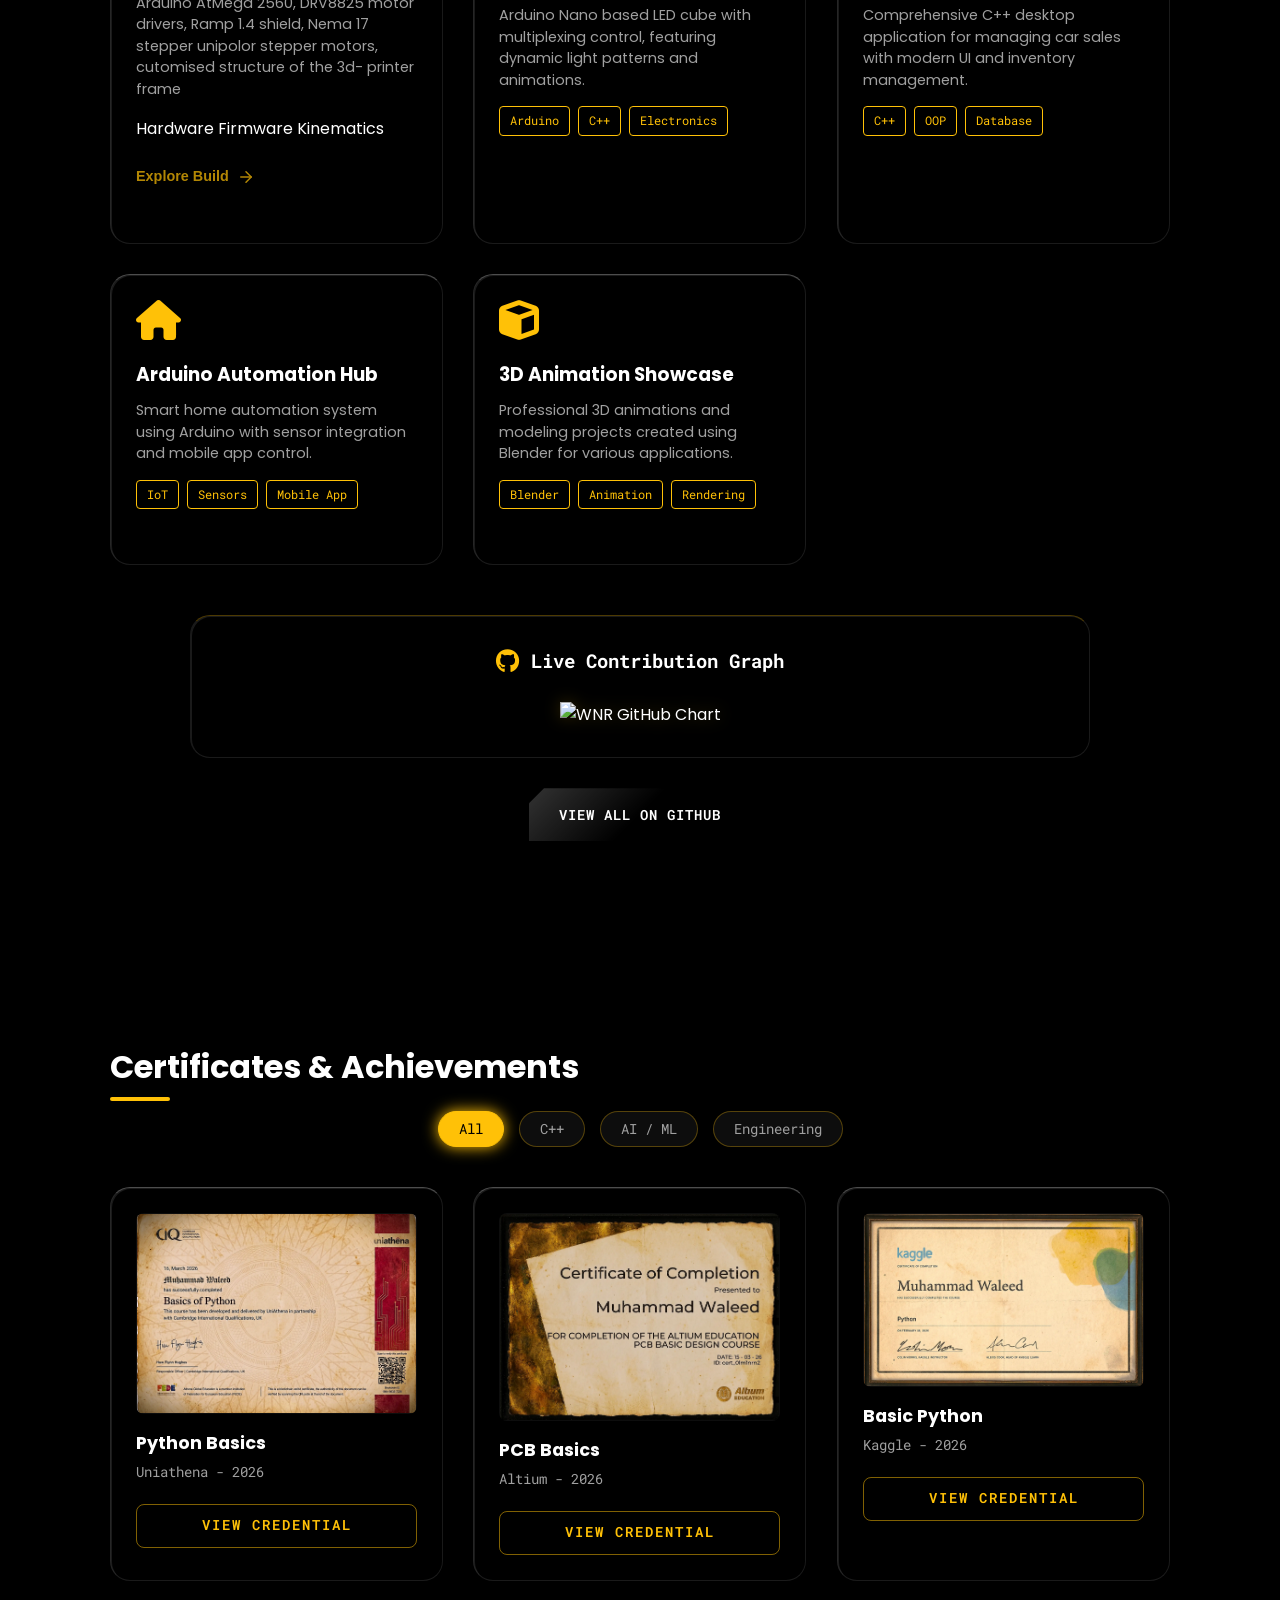
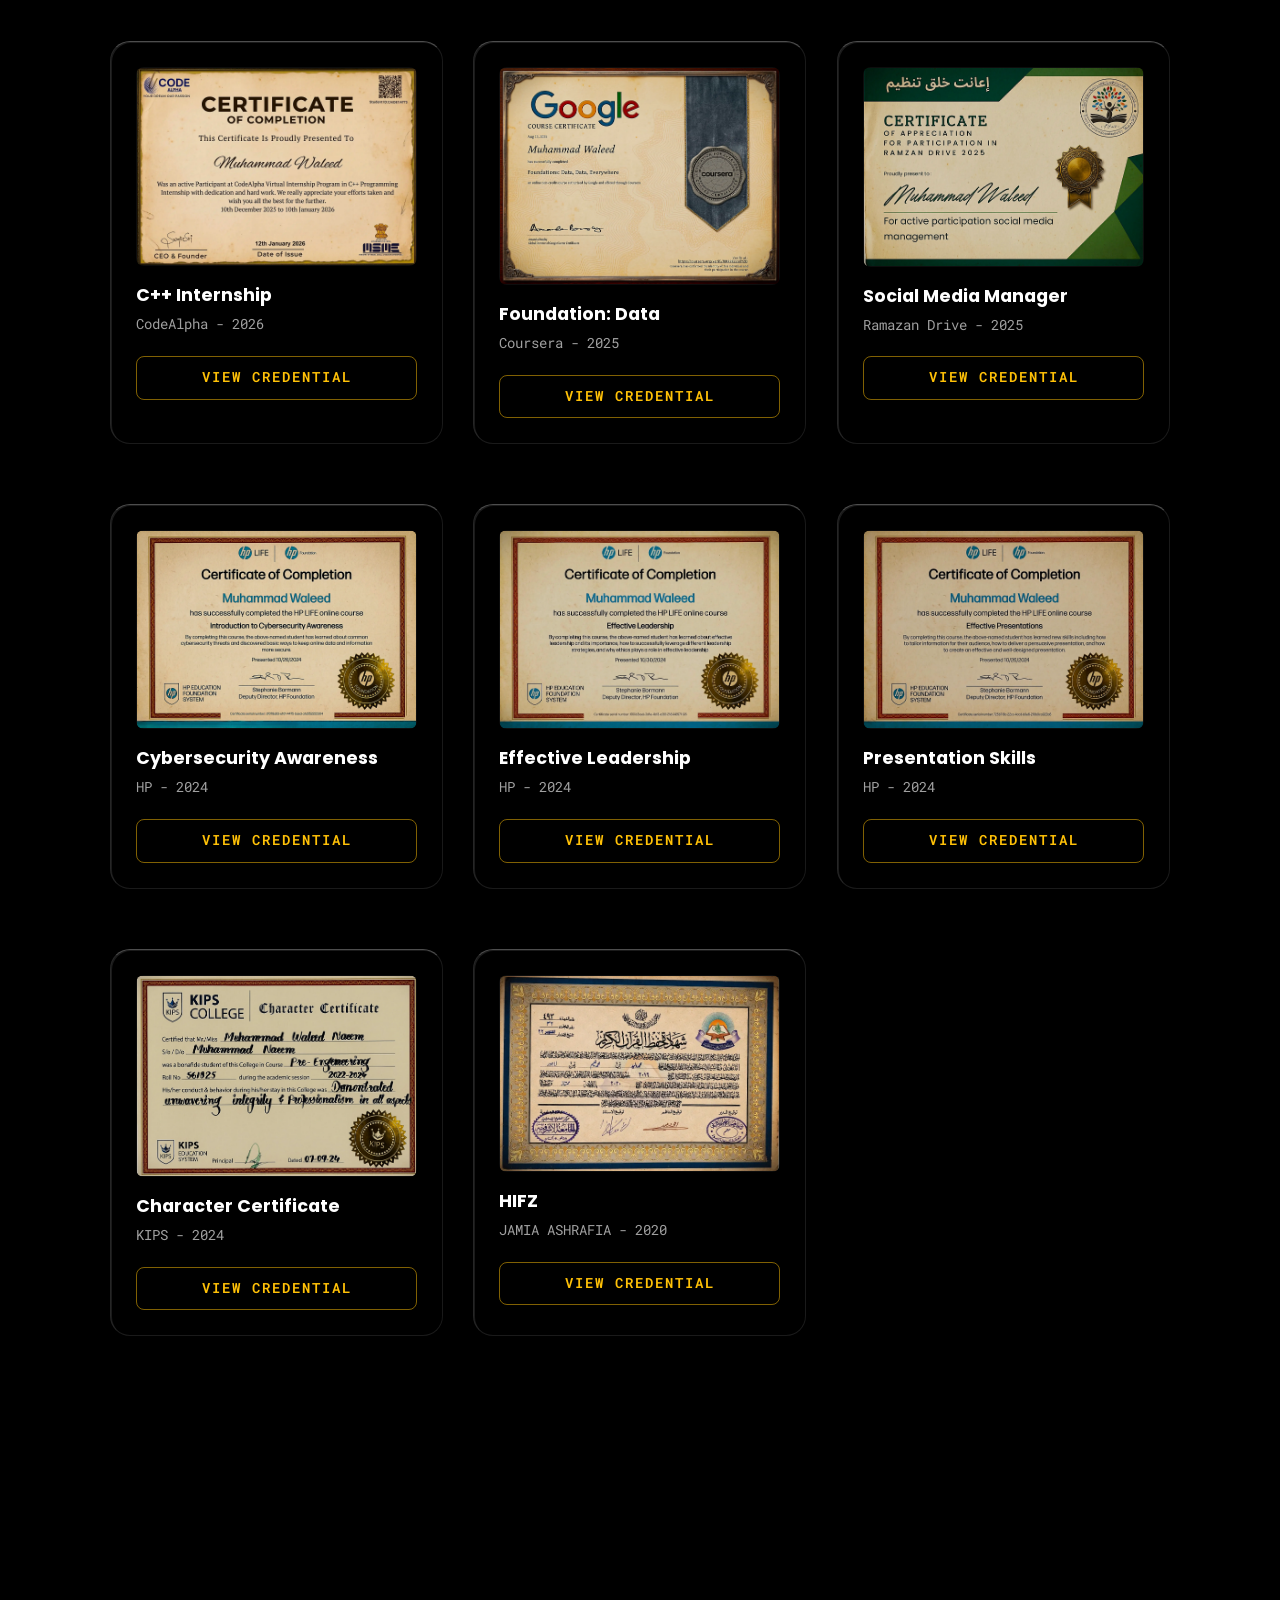
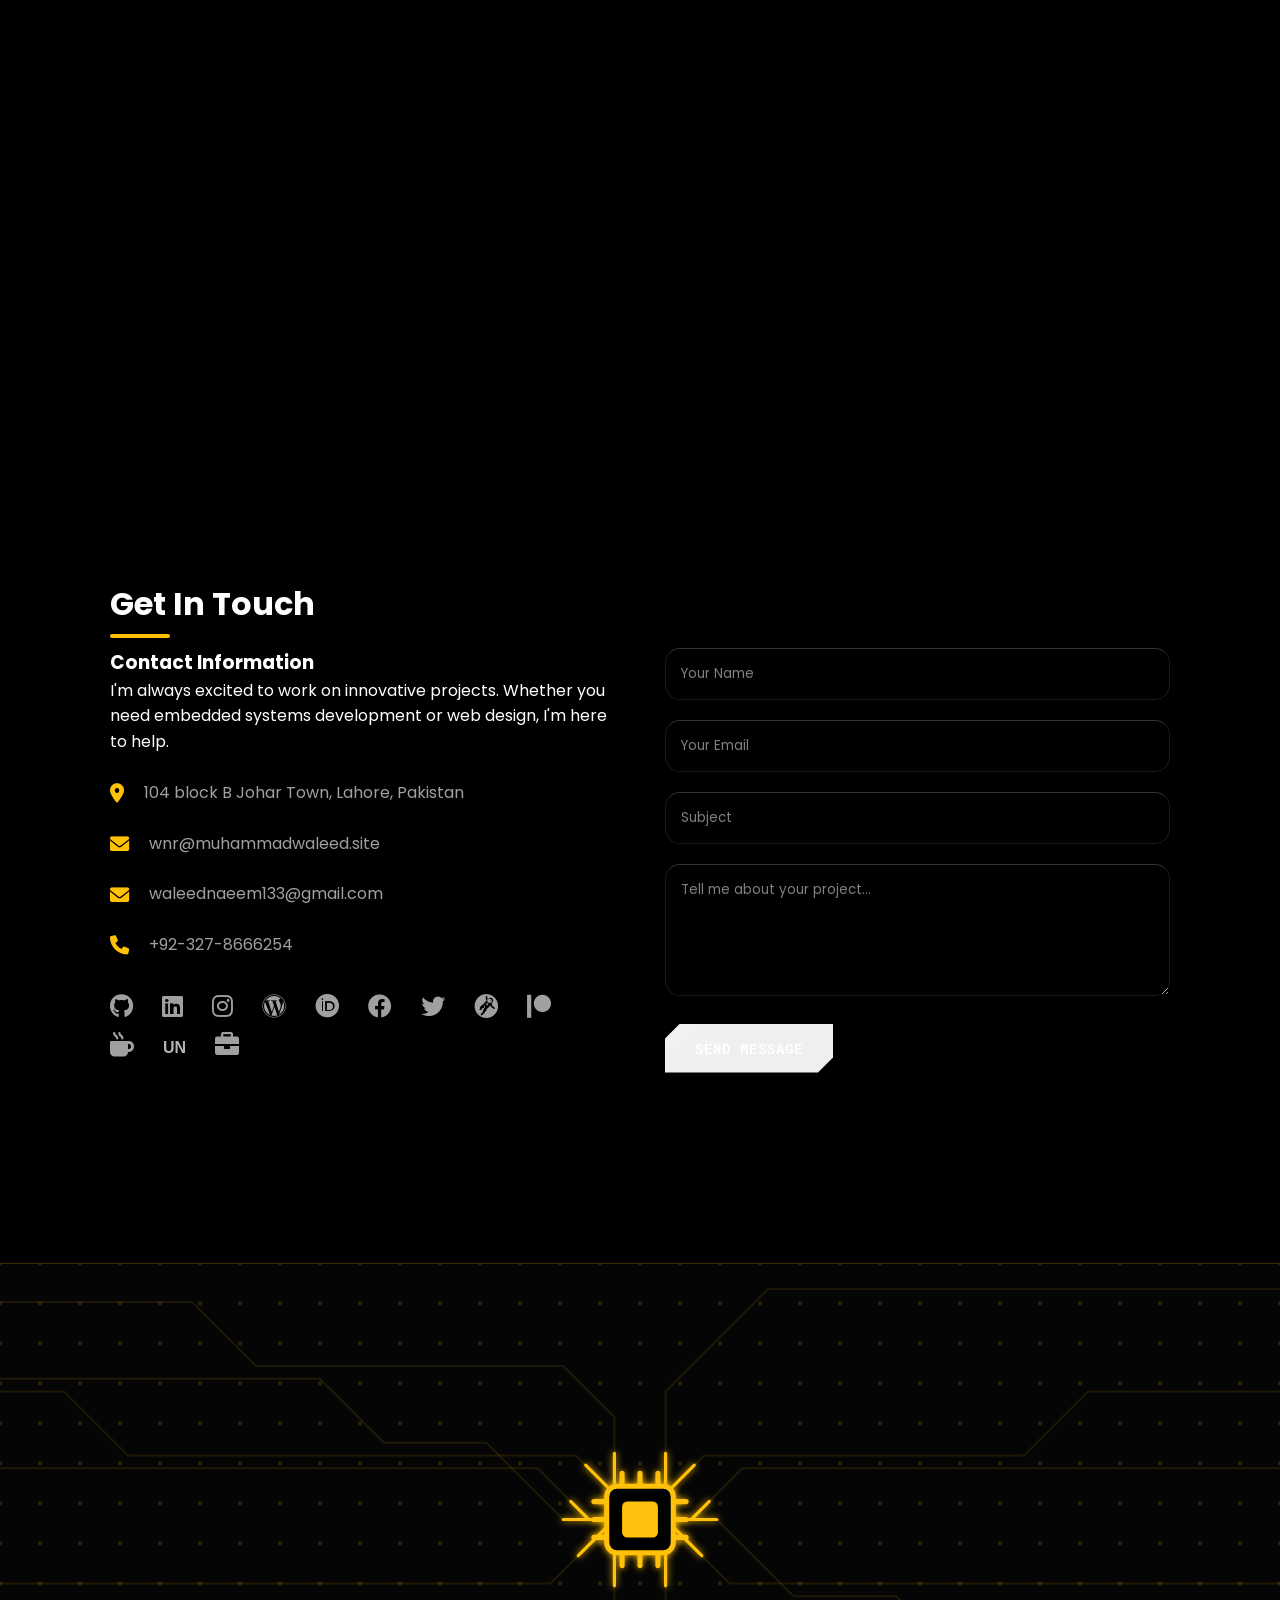
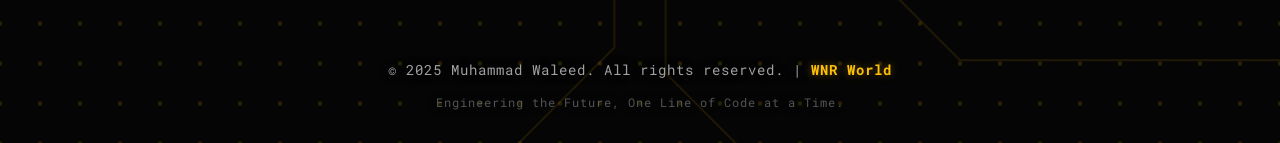
==== commit 3e2bae50: "modifications" ====
--- a/index.html
+++ b/index.html
@@ -344,9 +344,8 @@
 
                 <div class="skill-category">
                     <li>
-                        <strong>Artificial Intelligence (Feb 2026 - May 2026)</strong><br>
+                        <h3>(ML | DL)</h3>
                         <h5>NAVTTC</h5>
-                        (Machine Learning & Deep Learning)<br>
                         <span class="small-text" style="margin-top: 5px;">
                             <strong>Activities:</strong> AI Models Training, Working with LLM <br>
                             <span style="color: var(--accent);"><strong>Skills:</strong> Python, Pandas , Numpy, Seaborn,
@@ -433,8 +432,8 @@
                     </div>
                     <div class="project-info">
                         <h3>3-D Printer</h3>
-                        <p>Arduino ATMEGA 2560 based 3-D printer with Ramp 1.4 shild, DRV8825, NEMA17 unipolar stepper motors.</p>
                         <div class="tech-tags"> 
+                    <p> Arduino AtMega 2560, DRV8825 motor drivers, Ramp 1.4 shield, Nema 17 stepper unipolor stepper motors, cutomised  structure of the 3d- printer frame </p>        
             <span>Hardware</span>
             <span>Firmware</span>
             <span>Kinematics</span>
@@ -938,7 +937,6 @@
     </div>
 
 
-
 </body>
 
 </html>
--- a/styles.css
+++ b/styles.css
@@ -1,32 +1,31 @@
 /* --- CUSTOM SCROLLBAR --- */
 ::-webkit-scrollbar {
-    width: 12px; /* Very thin and modern */
+    width: 12px;
 }
 
 ::-webkit-scrollbar-track {
-    background: var(--bg-primary); /* Blends into your dark background */
+    background: var(--bg-primary);
     border-left: 1px solid rgba(255, 255, 255, 0.05);
 }
 
 ::-webkit-scrollbar-thumb {
-    background: #FFC107; /* Semi-transparent gold */
+    background: #FFC107;
     border-radius: 10px;
 }
 
 ::-webkit-scrollbar-thumb:hover {
-    background: var(--accent); /* Solid gold on hover */
+    background: var(--accent);
     box-shadow: 0 0 10px var(--accent);
 }
 
 
+/* --- VARIABLES & RESET --- */
 :root {
-    --bg-primary: #000000; 
+    --bg-primary: #000000;
     --bg-secondary: #0a0a0a;
     --text-primary: #ffffff;
     --text-secondary: #a0a0a0;
-    
     --accent: #FFC107;
-    
     --font-heading: 'Poppins', sans-serif;
     --font-mono: 'Roboto Mono', monospace;
 }
@@ -47,7 +46,7 @@
     color: var(--text-primary);
     line-height: 1.6;
     overflow-x: hidden;
-    cursor: none; /* Custom Cursor Active */
+    cursor: none;
 }
 
 #particleCanvas {
@@ -82,6 +81,8 @@
     transform: translateY(0);
 }
 
+
+/* --- LAYOUT --- */
 .container {
     max-width: 1100px;
     margin: 0 auto;
@@ -118,30 +119,24 @@
     margin-bottom: 50px;
 }
 
+
 /* --- GLOBAL BUTTON STYLES (Glass Hexagons) --- */
 .btn {
-    /* 1. Glassy Base */
     backdrop-filter: blur(5px);
     -webkit-backdrop-filter: blur(5px);
-    
-    /* 2. Shape */
     clip-path: polygon(
-        15px 0, 100% 0, 
-        100% calc(100% - 15px), 
-        calc(100% - 15px) 100%, 
+        15px 0, 100% 0,
+        100% calc(100% - 15px),
+        calc(100% - 15px) 100%,
         0 100%, 0 15px
     );
     border-radius: 0;
-    border: none; 
-    
-    /* 3. Faux-Border & Shine via Gradient */
+    border: none;
     background-image: linear-gradient(
-        135deg, 
-        rgba(255, 255, 255, 0.2) 0%, 
+        135deg,
+        rgba(255, 255, 255, 0.2) 0%,
         transparent 50%
     );
-
-    /* 4. Text & Size */
     color: white;
     font-family: var(--font-mono);
     text-transform: uppercase;
@@ -151,40 +146,36 @@
     padding: 15px 30px;
     cursor: none;
     transition: all 0.3s ease;
-    
-    /* 5. Center Content */
     display: inline-flex;
     justify-content: center;
     align-items: center;
 }
 
-/* Hover Effect */
 .btn:hover {
     background-color: rgba(255, 255, 255, 0.1);
     transform: translateY(-3px);
-    filter: drop-shadow(0 0 10px var(--accent)); 
-}
-
-/* Secondary Button (Gold Tint) */
+    filter: drop-shadow(0 0 10px var(--accent));
+}
+
 .btn.secondary {
     background-color: rgba(255, 193, 7, 0.15);
     color: var(--accent);
     background-image: linear-gradient(
-        135deg, 
-        rgba(255, 193, 7, 0.5) 0%, 
+        135deg,
+        rgba(255, 193, 7, 0.5) 0%,
         transparent 50%
     );
 }
 
-/* --- HERO BANNER (Modified for Stretch Effect) --- */
+
+/* --- HERO BANNER --- */
 .full-width-banner {
     width: 100%;
     position: relative;
-    line-height: 0; 
+    line-height: 0;
     background-color: #000000;
-    overflow: hidden; /* Keeps stretch contained */
+    overflow: hidden;
     z-index: 1;
-    
     -webkit-mask-image: linear-gradient(to bottom, black 50%, transparent 100%);
     mask-image: linear-gradient(to bottom, black 50%, transparent 100%);
 }
@@ -194,12 +185,10 @@
     height: auto;
     display: block;
     object-fit: cover;
-    max-height: 550px; 
-    
-    /* --- STRETCH CODE --- */
-    transform-origin: top center; /* Ensures it grows downwards */
+    max-height: 550px;
+    transform-origin: top center;
     will-change: transform;
-    transition: transform 0.1s ease-out; /* Smooths the bounce */
+    transition: transform 0.1s ease-out;
 }
 
 
@@ -213,7 +202,7 @@
     border: none;
     position: absolute;
     width: 100%;
-    top: 30px; 
+    top: 30px;
     z-index: 1000;
 }
 
@@ -221,19 +210,14 @@
     display: flex;
     gap: 8px;
     padding: 6px 8px;
-    
-    background: rgba(20, 20, 20, 0.4); 
-    backdrop-filter: blur(20px) saturate(180%); 
+    background: rgba(20, 20, 20, 0.4);
+    backdrop-filter: blur(20px) saturate(180%);
     -webkit-backdrop-filter: blur(20px) saturate(180%);
-    
-    border: 1px solid rgba(255, 255, 255, 0.15); 
+    border: 1px solid rgba(255, 255, 255, 0.15);
     border-top: 1px solid rgba(255, 255, 255, 0.3);
-    
-    border-radius: 50px; 
-    box-shadow: 0 20px 40px rgba(0, 0, 0, 0.4); 
-    
-    /* ADDED FOR MAGNETIC SLIDER: Keeps the slider trapped inside the pill */
-    position: relative; 
+    border-radius: 50px;
+    box-shadow: 0 20px 40px rgba(0, 0, 0, 0.4);
+    position: relative;
     overflow: hidden;
 }
 
@@ -245,41 +229,33 @@
     text-transform: uppercase;
     letter-spacing: 0.5px;
     text-decoration: none;
-    
     padding: 10px 24px;
     border-radius: 30px;
     transition: all 0.3s cubic-bezier(0.25, 0.8, 0.25, 1);
-    
-    border: 1px solid transparent; 
-    
-    /* ADDED FOR MAGNETIC SLIDER: Keeps the text floating above the glow */
-    position: relative; 
-    z-index: 1; 
-}
-
-/* UPDATED: Removed the old gray hover box, added a glowing text effect */
+    border: 1px solid transparent;
+    position: relative;
+    z-index: 1;
+}
+
 .nav-links a:hover {
     color: #fff;
     text-shadow: 0 0 8px rgba(255, 193, 7, 0.6);
     transform: translateY(-1px);
 }
 
-/* --- THE NEW MAGNETIC SLIDER --- */
 .nav-slider {
     position: absolute;
-    top: 6px; /* Matches the top padding of your nav-links */
-    height: calc(100% - 12px); /* Fills the exact height inside the padding */
-    background: rgba(255, 193, 7, 0.15); 
+    top: 6px;
+    height: calc(100% - 12px);
+    background: rgba(255, 193, 7, 0.15);
     border: 1px solid rgba(255, 193, 7, 0.4);
     box-shadow: 0 0 15px rgba(255, 193, 7, 0.2);
     border-radius: 30px;
-    z-index: 0; 
-    pointer-events: none; 
-    opacity: 0; 
-    
-    /* Smooth, elastic sliding */
-    transition: left 0.4s cubic-bezier(0.25, 1, 0.5, 1), 
-                width 0.4s cubic-bezier(0.25, 1, 0.5, 1), 
+    z-index: 0;
+    pointer-events: none;
+    opacity: 0;
+    transition: left 0.4s cubic-bezier(0.25, 1, 0.5, 1),
+                width 0.4s cubic-bezier(0.25, 1, 0.5, 1),
                 opacity 0.3s ease;
 }
 
@@ -288,18 +264,17 @@
     cursor: none;
     color: #fff;
     font-size: 1.5rem;
-    
     background: rgba(20, 20, 20, 0.4);
     backdrop-filter: blur(10px);
     -webkit-backdrop-filter: blur(10px);
     padding: 10px 15px;
     border-radius: 12px;
     border: 1px solid rgba(255, 255, 255, 0.1);
-    
     position: absolute;
     right: 20px;
     top: 0;
 }
+
 
 /* --- HERO SECTION --- */
 .hero {
@@ -318,8 +293,6 @@
     flex-direction: column;
     align-items: center;
     width: 100%;
-    
-    /* --- STRETCH CODE (Text Bounce) --- */
     will-change: transform;
     transition: transform 0.1s ease-out;
 }
@@ -340,8 +313,8 @@
 }
 
 @keyframes blink {
-    0% { border-right-color: var(--accent); }
-    50% { border-right-color: transparent; }
+    0%   { border-right-color: var(--accent); }
+    50%  { border-right-color: transparent; }
     100% { border-right-color: var(--accent); }
 }
 
@@ -358,51 +331,46 @@
     justify-content: center;
 }
 
-/* ------------------- UNIVERSAL GLASS THEME (Global - Desktop & Mobile) ------------------- */
-.project-card, 
-.service-card, 
-.skill-category, 
-.about-card, 
+
+/* --- UNIVERSAL GLASS THEME --- */
+.project-card,
+.service-card,
+.skill-category,
+.about-card,
 .timeline-item {
-    background: rgba(0, 0, 0, 0.05); 
-    
-    backdrop-filter: blur(4px) saturate(150%); 
+    background: rgba(0, 0, 0, 0.05);
+    backdrop-filter: blur(4px) saturate(150%);
     -webkit-backdrop-filter: blur(4px) saturate(150%);
-    
-    border: 1px solid rgba(255, 255, 255, 0.1); 
-    border-top: 1px solid rgba(255, 255, 255, 0.3); 
-    border-left: 1px solid rgba(255, 255, 255, 0.15); 
-    
-    
-    box-shadow: 
-        inset 1px 1px 0 0 rgba(255, 255, 255, 0.1), 
-        0 15px 35px rgba(0, 0, 0, 0.3); 
-        
+    border: 1px solid rgba(255, 255, 255, 0.1);
+    border-top: 1px solid rgba(255, 255, 255, 0.3);
+    border-left: 1px solid rgba(255, 255, 255, 0.15);
+    box-shadow:
+        inset 1px 1px 0 0 rgba(255, 255, 255, 0.1),
+        0 15px 35px rgba(0, 0, 0, 0.3);
     border-radius: 20px;
-    padding: 25px; 
-    
+    padding: 25px;
     transition: transform 0.3s ease, box-shadow 0.3s ease, border-color 0.3s ease;
     will-change: transform;
-    
     overflow: hidden;
     position: relative;
-    margin-bottom: 30px; 
-}
-
-/* Hover Effects (Global) */
-.project-card:hover, 
-.service-card:hover, 
+    margin-bottom: 30px;
+}
+
+/* MERGED: glass hover + cursor: pointer */
+.project-card:hover,
+.service-card:hover,
 .skill-category:hover,
 .about-card:hover {
     transform: translateY(-5px);
     border-color: rgba(255, 193, 7, 0.3);
-    box-shadow: 
+    box-shadow:
         0 20px 40px rgba(0, 0, 0, 0.5),
-        0 0 20px rgba(255, 193, 7, 0.1); 
-}
-
-
-/* ------------------- ABOUT SECTION ------------------- */
+        0 0 20px rgba(255, 193, 7, 0.1);
+    cursor: pointer;
+}
+
+
+/* --- ABOUT SECTION --- */
 .about-grid {
     display: grid;
     grid-template-columns: repeat(auto-fit, minmax(300px, 1fr));
@@ -417,7 +385,8 @@
     gap: 10px;
 }
 
-/* ------------------- TIMELINE ------------------- */
+
+/* --- TIMELINE --- */
 .timeline li {
     margin-bottom: 25px;
     border-left: 2px solid var(--accent);
@@ -450,7 +419,7 @@
 }
 
 .timeline-item {
-    border-left: none; 
+    border-left: none;
 }
 
 .timeline-content h3 {
@@ -492,7 +461,7 @@
     align-items: center;
     gap: 8px;
     padding: 6px 14px;
-    background: rgba(255, 193, 7, 0.08); /* Very subtle gold tint */
+    background: rgba(255, 193, 7, 0.08);
     border: 1px solid rgba(255, 193, 7, 0.3);
     border-radius: 6px;
     color: var(--accent);
@@ -507,7 +476,6 @@
     font-size: 0.9rem;
 }
 
-/* Hover Effect: Glows and fills with solid gold */
 .doc-btn:hover {
     background: var(--accent);
     color: #000000;
@@ -515,7 +483,8 @@
     transform: translateY(-2px);
 }
 
-/* ------------------- SKILLS SECTION ------------------------ */
+
+/* --- SKILLS SECTION --- */
 .skills-grid {
     display: grid;
     grid-template-columns: repeat(auto-fit, minmax(250px, 1fr));
@@ -536,29 +505,29 @@
 .skill-bar .info {
     display: flex;
     justify-content: space-between;
-    align-items: flex-end; 
-    font-size: 0.75rem; 
+    align-items: flex-end;
+    font-size: 0.75rem;
     color: rgba(255, 255, 255, 0.85);
     margin-bottom: 5px;
 }
 
 .skill-bar .info p:first-child {
-    white-space: normal; 
+    white-space: normal;
     line-height: 1.2;
-    margin-right: 15px; 
+    margin-right: 15px;
     text-align: left;
 }
 
 .skill-bar .info p:last-child {
-    white-space: nowrap; 
+    white-space: nowrap;
     font-weight: bold;
-    color: var(--accent); 
-}
-    
+    color: var(--accent);
+}
+
 .skill-bar .bar {
     width: 100%;
     height: 6px;
-    background: rgba(0,0,0,0.3);
+    background: rgba(0, 0, 0, 0.3);
     border-radius: 3px;
     overflow: hidden;
 }
@@ -571,7 +540,8 @@
     box-shadow: 0 0 10px var(--accent);
 }
 
-/* ------------------ PROJECTS SECTION ------------------- */
+
+/* --- PROJECTS SECTION --- */
 .projects-grid {
     display: grid;
     grid-template-columns: repeat(auto-fit, minmax(300px, 1fr));
@@ -581,7 +551,7 @@
 .project-card {
     display: flex;
     flex-direction: column;
-    justify-content: flex-start !important; 
+    justify-content: flex-start;
     height: 100%;
 }
 
@@ -592,7 +562,7 @@
 }
 
 .project-card h3 {
-    margin-top: 0; 
+    margin-top: 0;
     margin-bottom: 10px;
     color: var(--text-primary);
 }
@@ -605,9 +575,9 @@
 }
 
 .tags {
-    margin-top: auto; 
-    display: flex;
-    flex-wrap: wrap; 
+    margin-top: auto;
+    display: flex;
+    flex-wrap: wrap;
     gap: 8px;
     width: 100%;
 }
@@ -622,14 +592,13 @@
 }
 
 
-
 /* --- GITHUB ACTIVITY GRAPH --- */
 .github-graph-container {
-    background: rgba(0, 0, 0, 0.15); 
-    backdrop-filter: blur(10px) saturate(150%); 
+    background: rgba(0, 0, 0, 0.15);
+    backdrop-filter: blur(10px) saturate(150%);
     -webkit-backdrop-filter: blur(10px) saturate(150%);
-    border: 1px solid rgba(255, 255, 255, 0.1); 
-    border-top: 1px solid rgba(255, 193, 7, 0.3); /* Gold top highlight */
+    border: 1px solid rgba(255, 255, 255, 0.1);
+    border-top: 1px solid rgba(255, 193, 7, 0.3);
     border-radius: 20px;
     padding: 30px;
     margin: 50px auto 20px;
@@ -641,7 +610,7 @@
 
 .github-graph-container:hover {
     border-color: rgba(255, 193, 7, 0.4);
-    box-shadow: 0 20px 40px rgba(0, 0, 0, 0.6), 0 0 20px rgba(255, 193, 7, 0.15); 
+    box-shadow: 0 20px 40px rgba(0, 0, 0, 0.6), 0 0 20px rgba(255, 193, 7, 0.15);
 }
 
 .github-graph-container h3 {
@@ -663,47 +632,43 @@
 .github-graph-container img {
     width: 100%;
     height: auto;
-    filter: drop-shadow(0 0 8px rgba(255, 193, 7, 0.2)); /* Gives the gold squares a subtle glow */
-}
-
-
-
-
-
-
-
-/* ------------------- CERTIFICATES SECTION ------------------------ */
+    filter: drop-shadow(0 0 8px rgba(255, 193, 7, 0.2));
+}
+
+
+/* --- CERTIFICATES SECTION --- */
 .certificates-grid {
     display: grid;
     grid-template-columns: repeat(auto-fit, minmax(250px, 1fr));
     gap: 30px;
 }
 
-.certificate-card {
-    background: rgba(0, 0, 0, 0.05); 
-    backdrop-filter: blur(4px) saturate(150%); 
+/* MERGED: full definition with padding: 22px (removed the separate override below) */
+.certificate-card { /* <-- ADDED THIS */
+    background: rgba(0, 0, 0, 0.05);
+    backdrop-filter: blur(4px) saturate(150%);
     -webkit-backdrop-filter: blur(4px) saturate(150%);
-    border: 1px solid rgba(255, 255, 255, 0.1); 
-    border-top: 1px solid rgba(255, 255, 255, 0.3); 
-    border-left: 1px solid rgba(255, 255, 255, 0.15); 
-    box-shadow: inset 1px 1px 0 0 rgba(255, 255, 255, 0.1), 0 15px 35px rgba(0, 0, 0, 0.3); 
+    border: 1px solid rgba(255, 255, 255, 0.1);
+    border-top: 1px solid rgba(255, 255, 255, 0.3);
+    border-left: 1px solid rgba(255, 255, 255, 0.15);
+    box-shadow:
+        inset 1px 1px 0 0 rgba(255, 255, 255, 0.1),
+        0 15px 35px rgba(0, 0, 0, 0.3);
     border-radius: 20px;
-    padding: 20px 20px 15px; 
-    text-align: center;
+    padding: 25px;
     transition: transform 0.3s ease, box-shadow 0.3s ease, border-color 0.3s ease;
-    cursor: pointer;
-    display: flex;
-    flex-direction: column;
-    align-items: center;
-}
-
-/* Glowing Theme Effect */
+    will-change: transform;
+    overflow: hidden;
+    position: relative;
+    margin-bottom: 30px;
+}
+
 .certificate-card:hover {
     transform: translateY(-5px);
     border-color: var(--accent);
-    box-shadow: 
+    box-shadow:
         0 20px 40px rgba(0, 0, 0, 0.5),
-        0 0 25px rgba(255, 193, 7, 0.2), /* The Glow */
+        0 0 25px rgba(255, 193, 7, 0.2),
         inset 0 0 10px rgba(255, 193, 7, 0.1);
 }
 
@@ -729,47 +694,11 @@
     margin-top: auto;
     width: 100%;
     padding: 10px;
-}
-
-/* --- CERTIFICATE IMAGE SHOWCASE --- */
-.cert-image-wrapper {
-    /* REMOVE any fixed height (e.g., height: 250px) if you have it */
-    height: auto !important; 
-    width: 100%;
-    margin-bottom: 15px;
-    display: flex;
-    justify-content: center;
-    align-items: center;
-    background: transparent; /* Remove background so gaps aren't visible */
-    overflow: hidden;
-    border-radius: 8px;
-}
-
-.cert-image-wrapper img {
-    width: 100%;
-    height: auto; /* Image dictates the height of the wrapper */
-    display: block;
-    object-fit: contain;
-    /* Optional: Add a subtle border to the image itself if they are very white */
-    border: 1px solid rgba(255, 255, 255, 0.05);
-}
-
-/* Adds a slight zoom effect to the image when you hover over the card */
-.certificate-card:hover .cert-image-wrapper img {
-    transform: scale(1.03);
-}
-
-/* Adjust card padding slightly to accommodate the image */
-.certificate-card {
-    padding: 22px; 
-}
-/* --- SLEEK CERTIFICATE BUTTONS --- */
-.certificate-card .btn {
     background: transparent !important;
     background-image: none !important;
-    clip-path: none !important; /* Removes the chunky angled corners */
-    border: 1px solid rgba(255, 193, 7, 0.5) !important; /* Thin, subtle gold border */
-    border-radius: 8px !important; /* Smooth, modern rounded corners */
+    clip-path: none !important;
+    border: 1px solid rgba(255, 193, 7, 0.5) !important;
+    border-radius: 8px !important;
     color: var(--accent) !important;
     font-size: 0.85rem !important;
     letter-spacing: 2px !important;
@@ -777,16 +706,40 @@
     transition: all 0.3s ease !important;
 }
 
-/* Hover Effect: Fills with gold and glows */
 .certificate-card .btn:hover {
     background: var(--accent) !important;
-    color: #000000 !important; /* Black text so it pops against the gold */
+    color: #000000 !important;
     border-color: var(--accent) !important;
     box-shadow: 0 0 15px rgba(255, 193, 7, 0.4) !important;
     transform: translateY(-3px) !important;
 }
 
-/* --------------------- SERVICES SECTION ----------------------- */
+.cert-image-wrapper {
+    height: auto !important;
+    width: 100%;
+    margin-bottom: 15px;
+    display: flex;
+    justify-content: center;
+    align-items: center;
+    background: transparent;
+    overflow: hidden;
+    border-radius: 8px;
+}
+
+.cert-image-wrapper img {
+    width: 100%;
+    height: auto;
+    display: block;
+    object-fit: contain;
+    border: 1px solid rgba(255, 255, 255, 0.05);
+}
+
+.certificate-card:hover .cert-image-wrapper img {
+    transform: scale(1.03);
+}
+
+
+/* --- SERVICES SECTION --- */
 .services-grid {
     display: grid;
     grid-template-columns: repeat(auto-fit, minmax(220px, 1fr));
@@ -808,7 +761,8 @@
     font-size: 1.1rem;
 }
 
-/* ------------------- CONTACT SECTION ------------------------- */
+
+/* --- CONTACT SECTION --- */
 .contact-wrapper {
     display: flex;
     flex-wrap: wrap;
@@ -849,7 +803,6 @@
     display: inline-block;
 }
 
-/* ------------------- GLASS FORMS ------------------- */
 .contact-form {
     flex: 1;
     min-width: 300px;
@@ -864,13 +817,10 @@
 .form-group textarea {
     width: 100%;
     padding: 15px;
-    
-    /* Glass Style */
     background: rgba(0, 0, 0, 0.05);
     backdrop-filter: blur(4px);
-    border: 1px solid rgba(255, 255, 255, 0.1); 
+    border: 1px solid rgba(255, 255, 255, 0.1);
     border-top: 1px solid rgba(255, 255, 255, 0.2);
-    
     color: var(--text-primary);
     border-radius: 15px;
     font-family: inherit;
@@ -881,7 +831,7 @@
 .form-group textarea:focus {
     outline: none;
     border-color: var(--accent);
-    background: rgba(0,0,0,0.2);
+    background: rgba(0, 0, 0, 0.2);
     box-shadow: 0 0 15px rgba(255, 193, 7, 0.2);
 }
 
@@ -889,7 +839,6 @@
     color: rgba(255, 255, 255, 0.5);
 }
 
-/* Custom Error Bubble */
 .custom-error-bubble {
     position: absolute;
     bottom: 100%;
@@ -902,7 +851,7 @@
     border-radius: 6px;
     font-size: 0.75rem;
     font-family: var(--font-mono);
-    box-shadow: 0 5px 15px rgba(0,0,0,0.5);
+    box-shadow: 0 5px 15px rgba(0, 0, 0, 0.5);
     z-index: 100;
     opacity: 0;
     transform: translateY(10px);
@@ -931,34 +880,29 @@
     box-shadow: 0 0 10px rgba(255, 68, 68, 0.2) !important;
 }
 
-/* --- INTERACTIVE CIRCUIT FOOTER (PCB SNAKES) --- */
+
+/* --- INTERACTIVE CIRCUIT FOOTER --- */
 .circuit-footer {
     position: relative;
     text-align: center;
     background: #050505;
-    border-top: 1px solid rgba(255, 193, 7, 0.2); 
-    overflow: hidden; 
+    border-top: 1px solid rgba(255, 193, 7, 0.2);
+    overflow: hidden;
     margin-top: 80px;
-    
-    /* THE FIX: Give it a solid height so the center (chip) and bottom (text) are far apart */
-    min-height: 480px; 
-    
-    /* Removed the display:flex rules that were causing the collision */
-}
-
-/* 1. The Dot Grid Background (Solder Pads) */
+    min-height: 480px;
+}
+
 .circuit-footer::before {
     content: '';
     position: absolute;
     top: 0; left: 0; right: 0; bottom: 0;
-    background-image: 
+    background-image:
         radial-gradient(circle at 50% 50%, rgba(255, 193, 7, 0.15) 2px, transparent 2.5px);
     background-size: 40px 40px;
     background-position: center;
     z-index: 0;
 }
 
-/* 2. The SVG Traces Container */
 .pcb-traces {
     position: absolute;
     top: 50%;
@@ -966,42 +910,36 @@
     transform: translate(-50%, -50%);
     width: 100%;
     height: 100%;
-    min-width: 1200px; /* Ensures the SVG geometry doesn't squish on mobile */
+    min-width: 1200px;
     z-index: 1;
     pointer-events: none;
 }
 
-/* Faint background wires (Unlit traces) */
 .base-wire polyline {
     fill: none;
-    stroke: rgba(255, 193, 7, 0.1); 
+    stroke: rgba(255, 193, 7, 0.1);
     stroke-width: 1.5;
     stroke-linejoin: round;
     stroke-linecap: round;
 }
 
-/* 3. The Glowing Snakes (Data Signals) */
 .signal-wire polyline {
     fill: none;
-    stroke: var(--accent); /* Solid Gold */
+    stroke: var(--accent);
     stroke-width: 2.5;
     stroke-linejoin: round;
     stroke-linecap: round;
-    
-    /* The magic that makes it a "snake" */
-    stroke-dasharray: 60 2000; /* Snake is 60px long, followed by a massive 2000px gap */
+    stroke-dasharray: 60 2000;
     stroke-dashoffset: 0;
     animation: transmitSignal 4s linear infinite;
 }
 
-/* Animation: Shoots the signal outward from the MCU node */
 @keyframes transmitSignal {
-    0% { stroke-dashoffset: 0; opacity: 1; }
-    80% { opacity: 1; }
-    100% { stroke-dashoffset: -1000; opacity: 0; } /* Travels and fades out */
-}
-
-/* 4. THE NEW SVG MICROCONTROLLER (MCU) */
+    0%   { stroke-dashoffset: 0; opacity: 1; }
+    80%  { opacity: 1; }
+    100% { stroke-dashoffset: -1000; opacity: 0; }
+}
+
 .svg-mcu line {
     stroke: var(--accent);
     stroke-width: 4px;
@@ -1009,7 +947,7 @@
 }
 
 .mcu-body {
-    fill: #050505; /* Matches the background so the traces hide underneath */
+    fill: #050505;
     stroke: var(--accent);
     stroke-width: 4px;
 }
@@ -1020,25 +958,19 @@
     animation: mcu-processing 2s infinite alternate ease-in-out;
 }
 
-/* Makes the inner square pulse like it's processing data */
 @keyframes mcu-processing {
-    0% { transform: scale(0.85); opacity: 0.7; }
+    0%   { transform: scale(0.85); opacity: 0.7; }
     100% { transform: scale(1); opacity: 1; }
 }
 
-/* 5. The Footer Content */
-/* 5. The Footer Content */
 .footer-content {
-    position: absolute; 
-    bottom: 30px; 
+    position: absolute;
+    bottom: 30px;
     left: 0;
     width: 100%;
-    
-    /* THE FIX: Adds a 20px safety buffer on the left and right sides */
-    padding: 0 20px; 
-    box-sizing: border-box; 
-    
-    z-index: 2; 
+    padding: 0 20px;
+    box-sizing: border-box;
+    z-index: 2;
     display: flex;
     flex-direction: column;
     align-items: center;
@@ -1051,7 +983,7 @@
     font-size: 0.9rem;
     letter-spacing: 1px;
     margin: 0;
-    text-shadow: 0 0 10px rgba(0, 0, 0, 0.8); /* Ensures text stays readable over traces */
+    text-shadow: 0 0 10px rgba(0, 0, 0, 0.8);
 }
 
 .footer-content .highlight {
@@ -1064,28 +996,26 @@
     font-size: 0.75rem !important;
     opacity: 0.5;
 }
-
-
 
 
 /* --- CURSOR EFFECTS --- */
 .cursor-dot {
     width: 8px;
     height: 8px;
-    background-color: var(--accent); 
+    background-color: var(--accent);
     position: fixed;
     top: 0;
     left: 0;
     transform: translate(-50%, -50%);
     border-radius: 50%;
     z-index: 9999;
-    pointer-events: none; 
+    pointer-events: none;
 }
 
 .cursor-outline {
     width: 40px;
     height: 40px;
-    border: 2px solid var(--accent); 
+    border: 2px solid var(--accent);
     position: fixed;
     top: 0;
     left: 0;
@@ -1099,7 +1029,7 @@
 body.hovering .cursor-outline {
     width: 60px;
     height: 60px;
-    background-color: rgba(255, 193, 7, 0.1); 
+    background-color: rgba(255, 193, 7, 0.1);
     border-color: transparent;
 }
 
@@ -1118,302 +1048,358 @@
 }
 
 @keyframes pulseAnim {
-    0% { opacity: 1; transform: translate(-50%, -50%) scale(0.5); }
+    0%   { opacity: 1; transform: translate(-50%, -50%) scale(0.5); }
     100% { opacity: 0; transform: translate(-50%, -50%) scale(4); border-width: 0px; }
 }
 
+/* Hide custom cursor on touch devices */
 @media (pointer: coarse) {
-    .main-cursor, .cursor-dot, .cursor-outline {
+    .cursor-dot, .cursor-outline {
         display: none !important;
     }
 }
 
-
-/* ----************--- MOBILE RESPONSIVE ---****************--- */
+/* Enforce custom cursor on desktop only */
 @media (min-width: 768px) {
-    body {
+    button, .project-card, .doc-btn {
         cursor: none;
     }
-    a, button, .project-card, .doc-btn {
-        cursor: none;
-    }
-}
-
+}
+
+
+/* -------- MOBILE RESPONSIVE -------- */
 @media (max-width: 768px) {
 
-    .half-screen-modal {
-        width: 90vw !important; /* Forces Standard Width on mobile */
-        height: auto !important; 
-        max-height: 85vh;
-        justify-content: flex-start; /* Stack from top on standard mobile */
-    }
-    
-    #expDocViewer img {
-        width: 100%; /* standard mobile fills width and adjusts height */
-        height: auto;
-        max-height: 70vh;
-    }
-
-
-
-
-    .footer-content p {
-        font-size: 0.75rem; /* Shrinks the main text slightly */
-        line-height: 1.6; /* Adds breathing room between the wrapped lines */
-    }
-    
-    .footer-tagline {
-        font-size: 0.65rem !important; /* Shrinks the tagline */
-    }
-
-
-    /* 1. Fix the Header (Prevents cutoff by the Notch/Status bar) */
-    .section-title {
-        margin-top: 40px !important; /* Pushes the title down away from the clock */
-        font-size: 1.8rem; /* Makes it slightly smaller so it doesn't wrap weirdly */
-    }
-
-    /* 2. Fix the Card Padding */
-    .certificate-card {
-        padding: 25px !important; /* Reduces internal padding so the image can be larger */
-        width: 100% !important; /* Takes up more of the screen width */
-        margin: 0 auto 20px !important; /* Centers it */
-    }
-
-    /* 3. Scale the Certificate Image */
-    .cert-image-wrapper {
-        height: auto !important; /* Lets it find its natural height */
-        max-height: 250px;
-        margin-bottom: 10px;
-    }
-
-    .cert-image-wrapper img {
-        width: 100% !important;
-        object-fit: contain; /* Ensures the whole certificate is visible without cropping */
-    }
-
-    /* 4. Fix the Button Size */
-    .view-cred-btn {
-        width: 100%; /* Makes the button full-width for easier tapping on mobile */
-        padding: 12px;
-        font-size: 0.8rem;
-    }
-
-    .github-graph-container {
-        padding: 15px;
-        margin: 30px auto 10px;
-    }
-    /* Allows horizontal scrolling on tiny phones so the graph doesn't squish */
-    .github-graph-container img {
-        min-width: 600px; 
-    }
-    .github-graph-container {
-        overflow-x: auto;
-    }    
-
-
+    /* --- Cursor --- */
     .cursor-dot, .cursor-outline {
         display: none;
     }
 
-
+    /* --- Banner --- */
     .full-width-banner img {
-        height: 100 px !important; 
-        object-fit: cover;        
-        object-position: right;   
-    }
-
+        height: 100px !important;
+        object-fit: cover;
+        object-position: right;
+    }
+
+    /* --- Navbar --- */
     .navbar {
         top: 20px;
-        justify-content: flex-end; 
+        justify-content: flex-end;
         padding-right: 20px;
     }
 
     .nav-links {
-        display: flex; 
+        display: flex;
         flex-direction: column;
         position: absolute;
-        top: 60px; 
-        right: 20px; 
-        width: 250px; 
-        
-        background: rgba(15, 15, 15, 0.9); 
+        top: 60px;
+        right: 20px;
+        width: 250px;
+        background: rgba(15, 15, 15, 0.9);
         backdrop-filter: blur(25px) saturate(180%);
         -webkit-backdrop-filter: blur(25px) saturate(180%);
-        
         border-radius: 20px;
         padding: 20px;
         gap: 10px;
-        
-        box-shadow: 0 25px 50px rgba(0,0,0,0.5);
+        box-shadow: 0 25px 50px rgba(0, 0, 0, 0.5);
         border: 1px solid rgba(255, 255, 255, 0.1);
         z-index: 1001;
-
         opacity: 0;
-        transform: scale(0.8) translate(20px, -20px); 
+        transform: scale(0.8) translate(20px, -20px);
         transform-origin: top right;
         visibility: hidden;
         pointer-events: none;
-        
         transition: all 0.3s cubic-bezier(0.25, 0.8, 0.25, 1);
     }
-    
+
     .nav-links.active {
         opacity: 1;
         transform: scale(1) translate(0, 0);
         visibility: visible;
         pointer-events: all;
     }
-    
+
     .nav-links a {
         text-align: center;
         width: 100%;
         padding: 12px;
         background: transparent;
-        border-radius: 12px; 
+        border-radius: 12px;
     }
 
     .nav-links a:hover {
         background: rgba(255, 255, 255, 0.1);
     }
-    
+
     .hamburger {
         display: block;
     }
 
-    .container { padding: 0 20px; }
-    /* 1. Remove space from the bottom of the Hero section */
+    /* --- Layout --- */
+    .container {
+        padding: 0 20px;
+    }
+
+    .section {
+        padding-top: 40px !important;
+        padding-bottom: 50px !important;
+    }
+
+    .section-title {
+        margin-top: 40px !important;
+        font-size: 1.8rem;
+    }
+
+    h3 { font-size: 1rem !important; }
+    p, li { font-size: 0.8rem !important; opacity: 0.9; }
+
+    /* --- Hero --- */
     .hero {
-        padding-top: 20px !important; 
-        padding-bottom: 0px !important; /* Remove internal bottom space */
-        margin-top: -20px; 
-        margin-bottom: 0px !important;  /* Remove external bottom gap */
+        padding-top: 20px !important;
+        padding-bottom: 0px !important;
+        margin-top: -20px;
+        margin-bottom: 0px !important;
         min-height: auto;
-    }
-
-    /* 2. Reduce the padding of the next section (About Me) */
-    .section { 
-       padding-top:40px !important; 
-        padding-bottom: 50px !important;
     }
 
     .cta-buttons {
         display: flex;
-        flex-direction: row; 
-        justify-content: center; 
+        flex-direction: row;
+        justify-content: center;
         align-items: center;
-        gap: 10px;               
+        gap: 10px;
         width: 100%;
         margin-top: -20px;
-        padding: 0px;            
+        padding: 0px;
     }
 
     .btn {
-        flex: 0 1 auto; 
-        width: auto;          
-        min-width: 130px;     
-        max-width: 200px;     
-        font-size: 0.50rem;   
-        padding: 12px 15px;   
-        white-space: nowrap;  
-        filter: drop-shadow(0 4px 6px rgba(0,0,0,0.5));
-    }
-    /* --- 2. JELLY BUTTON CLICK EFFECT --- */
+        flex: 0 1 auto;
+        width: auto;
+        min-width: 130px;
+        max-width: 200px;
+        font-size: 0.50rem;
+        padding: 12px 15px;
+        white-space: nowrap;
+        filter: drop-shadow(0 4px 6px rgba(0, 0, 0, 0.5));
+    }
+
     .btn:active {
-        /* Shrinks slightly and bounces back */
-        transform: scale(0.90); 
+        transform: scale(0.90);
         transition: transform 0.1s cubic-bezier(0.175, 0.885, 0.32, 1.275);
     }
 
-    .projects-grid, 
-    .skills-grid, 
-    .services-grid
-    {
+    /* --- Grids --- */
+    .projects-grid,
+    .featured-projects-container {
         display: grid;
-        grid-template-columns: repeat(2, 1fr) !important; 
-        gap: 12px;
-    }
-
-    .about-grid, 
+        grid-template-columns: repeat(2, 1fr) !important;
+        gap: 0.5rem;
+        padding: 0 0.5rem;
+    }
+
+    .skills-grid,
+    .services-grid {
+        display: grid;
+        grid-template-columns: repeat(2, 1fr) !important;
+        gap: 8px;
+        align-items: start
+    }
+
+    .about-grid,
     .contact-wrapper {
         display: grid;
-        grid-template-columns: 1fr !important; /* Stack vertically */
+        grid-template-columns: 1fr !important;
         gap: 20px;
     }
 
-    /* Glass Cards Mobile Specifics */
-    .skill-category, .project-card, .service-card, 
-    .about-card, .timeline-item {
-        background: rgba(0, 0, 0, 0.05) !important; 
-        backdrop-filter: blur(2px) saturate(150%); 
+    /* --- Glass Cards (mobile base) --- */
+    .skill-category, .project-card, .service-card,
+    .about-card, .timeline-item, .certificate-card {
+        background: rgba(0, 0, 0, 0.05) !important;
+        backdrop-filter: blur(2px) saturate(150%);
         -webkit-backdrop-filter: blur(2px) saturate(150%);
-        border: 1px solid rgba(255, 255, 255, 0.15) !important; 
-        box-shadow: 
-            inset 1px 1px 0 0 rgba(255, 255, 255, 0.3), 
-            0 10px 30px rgba(0, 0, 0, 0.3) !important;  
+        border: 1px solid rgba(255, 255, 255, 0.15) !important;
+        box-shadow:
+            inset 1px 1px 0 0 rgba(255, 255, 255, 0.3),
+            0 10px 30px rgba(0, 0, 0, 0.3) !important;
         border-radius: 20px !important;
-        
-        /* FIX: INCREASED PADDING FOR MOBILE */
-        padding: 20px !important; 
+        padding: 15px 12px !important;
         margin: 0 0 15px 0 !important;
-        
-        align-items: flex-start !important;
-        justify-content: flex-start !important;
-    }
-    
-    .project-card i, 
+        width:100%
+
+        /* REMOVED: align-items and justify-content global overrides */
+    }   
+
+    /* --- Project Cards (more specific overrides) --- */
+    .project-card {
+        padding: 0.75rem !important;
+        display: flex;
+        flex-direction: column;
+        justify-content: flex-start;
+        height: 100%;
+    }
+
+    .project-card i,
     .service-card i {
-        margin: 0 0 15px 0 !important; 
-        padding: 0 !important;        
-        font-size: 2.2rem !important;  
+        margin: 0 0 15px 0 !important;
+        padding: 0 !important;
+        font-size: 2.2rem !important;
         width: auto !important;
-        transform: none !important;    
-    }
-    
-    /* --- 1. BOUNCY CARD EXPANSION --- */
+        transform: none !important;
+    }
+
+    .project-icon {
+        margin-buttom : 4x;
+
+    }
+
+    .project-icon svg {
+        width: 22px;
+        height: 22px;
+    }
+
+    .project-card h3 {
+        font-size: 0.85rem !important;
+        margin: 0 0 6px 0 !important;
+        text-align: center;
+        line-height: 1.0;
+    }
+
+    /* Bouncy card expansion (max-height approach, works with JS .expanded class) */
     .project-card p {
-        font-size: 0.75rem !important;
-        line-height: 1.4;
+        font-size: 0.7rem !important;
+        line-height: 1.3;
+        margin-bottom: 8px !important;
         opacity: 0.8;
-        
-        /* Initial State (Collapsed) */
-        max-height: 4.2em; /* Height of roughly 3 lines */
+        max-height: 4.2em;
         overflow: hidden;
-        
-        /* THE BOUNCE: Uses a spring physics curve */
-        transition: max-height 0.8s cubic-bezier(0.175, 0.885, 0.32, 1.275), opacity 0.3s ease; 
+        transition: max-height 0.8s cubic-bezier(0.175, 0.885, 0.32, 1.275), opacity 0.3s ease;
     }
 
     .project-card.expanded p {
-        /* Target State (Expanded) */
-        max-height: 500px; /* Big enough to fit any text */
+        max-height: 500px;
         opacity: 1;
     }
-    
+
     .project-card.expanded {
         border-color: var(--accent) !important;
         box-shadow: 0 10px 40px rgba(255, 193, 7, 0.15) !important;
-        z-index: 10; 
+        z-index: 10;
     }
 
     .project-img {
-        margin: 0 0 15px 0 !important; 
-        width: 100% !important;        
-        height: auto !important;       
-        background: transparent !important; 
+        margin: 0 0 15px 0 !important;
+        width: 100% !important;
+        height: auto !important;
+        background: transparent !important;
         display: flex;
         align-items: center;
-        justify-content: flex-start;  
-    }
-    
+        justify-content: flex-start;
+    }
+
+    /* Hide tech tags to save vertical space */
+    .tech-tags {
+        display: none !important;
+    }
+
+    /* Card CTA (push to bottom) */
+    .card-action {
+        margin-top: auto !important;
+        padding-top: 10px;
+        font-size: 0.7rem;
+        gap: 4px;
+    }
+
+    .card-action svg {
+        width: 14px;
+        height: 14px;
+    }
+
+    /* --- Timeline --- */
     .timeline-item {
         border-left: none !important;
     }
-    
-    .section-title { font-size: 1.8rem; }
-    h3 { font-size: 1rem !important; }
-    p, li { font-size: 0.8rem !important; opacity: 0.9; }
-
+
+    /* --- Skills Grid (compact 2-col) --- */
+    .skills-grid {
+        gap: 8px !important;
+    }
+
+    .skills-grid .skill-category {
+        padding: 12px 10px !important;
+        width: 100% !important;
+    }
+
+    .skills-grid h3 {
+        font-size: 0.85rem !important;
+        margin-bottom: 12px !important;
+        text-align: center;
+    }
+
+    .skill-bar .info {
+        flex-direction: column !important;
+        align-items: flex-start !important;
+        margin-bottom: 5px !important;
+    }
+
+    .skill-bar .info p:first-child {
+        font-size: 0.6rem !important;
+        margin-right: 0 !important;
+        white-space: nowrap !important;
+        overflow: hidden;
+        text-overflow: ellipsis;
+        width: 100%;
+    }
+
+    .skill-bar .info p:last-child {
+        align-self: flex-end !important;
+        font-size: 0.6rem !important;
+        color: var(--accent);
+        margin-top: -12px !important;
+    }
+
+    .skill-bar .bar {
+        height: 4px !important;
+        margin-top: 2px !important;
+    }
+
+    /* --- Certificates --- */
+    .certificate-card {
+        padding: 25px !important;
+        width: 100% !important;
+        margin: 0 auto 20px !important;
+    }
+
+    .cert-image-wrapper {
+        max-height: 250px;
+        margin-bottom: 10px;
+    }
+
+    .cert-image-wrapper img {
+        width: 100% !important;
+        object-fit: contain;
+    }
+
+    .view-cred-btn {
+        width: 100%;
+        padding: 12px;
+        font-size: 0.8rem;
+    }
+
+    /* --- GitHub Graph --- */
+    .github-graph-container {
+        padding: 15px;
+        margin: 30px auto 10px;
+        overflow-x: auto;
+    }
+
+    .github-graph-container img {
+        min-width: 600px;
+    }
+
+    /* --- Modals --- */
     #resumeModal { display: none; z-index: 9999; }
     #resumeModal.active { display: flex; }
 
@@ -1423,96 +1409,61 @@
         aspect-ratio: auto !important;
         max-width: none !important;
     }
-    
+
+    .half-screen-modal {
+        width: 90vw !important;
+        height: auto !important;
+        max-height: 85vh;
+        justify-content: flex-start;
+    }
+
+    #expDocViewer img {
+        width: 100%;
+        height: auto;
+        max-height: 70vh;
+    }
+
     .snake-border {
-        display: none; 
-    }
-
-    /* --- FIX: COMPACT SKILLS GRID (2 Columns) --- */
-    
-    /* 1. Maximize Width for Columns */
-    .skills-grid {
-        display: grid;
-        grid-template-columns: repeat(2, 1fr) !important; /* Keep 2 Columns */
-        gap: 8px !important; /* Reduce gap between cards to give them more width */
-    }
-
-    /* 2. Shrink the Card Padding */
-    .skills-grid .skill-category {
-        padding: 12px 10px !important; /* Very thin padding */
-        width: 100% !important;
-    }
-
-    /* 3. Make the Title (e.g. "Programming") Smaller */
-    .skills-grid h3 {
-        font-size: 0.85rem !important; 
-        margin-bottom: 12px !important;
-        text-align: center; 
-    }
-
-    /* 4. RE-LAYOUT THE TEXT (Crucial Fix) */
-    .skill-bar .info {
-        /* Stack Name and Percentage vertically to save width */
-        flex-direction: column !important; 
-        align-items: flex-start !important;
-        margin-bottom: 5px !important;
-    }
-
-    /* The Skill Name (e.g. C++ OOP...) */
-    .skill-bar .info p:first-child {
-        font-size: 0.6rem !important; /* Small, readable text */
-        margin-right: 0 !important;
-        white-space: nowrap !important; /* Force it on one line */
-        overflow: hidden;
-        text-overflow: ellipsis; /* Add "..." if it's still too long */
-        width: 100%;
-    }
-
-    /* The Percentage (e.g. 90%) */
-    .skill-bar .info p:last-child {
-        align-self: flex-end !important; /* Push to the right */
-        font-size: 0.6rem !important;
-        color: var(--accent);
-        margin-top: -12px !important; /* Pull it up slightly so it doesn't waste space */
-    }
-    
-    /* 5. Make the Bars Thinner */
-    .skill-bar .bar {
-        height: 4px !important;
-        margin-top: 2px !important;
-    }
-    /* --- MOBILE REACTOR BUTTON --- */
+        display: none;
+    }
+
+    /* --- Mini Reactor Button --- */
     .circuit-container {
-        /* 1. Move it to fit the Mobile Logo position */
-        top: 48% !important;   /* Move it up slightly */
-        left: 17.3% !important;  /* Adjust horizontal alignment */
-        
-        /* 2. Shrink it down so it doesn't cover the whole banner */
-        transform: scale(0.65) translateX(-50%) !important; 
+        top: 48% !important;
+        left: 17.3% !important;
+        transform: scale(0.65) translateX(-50%) !important;
         transform-origin: top left;
     }
 
-    /* 3. Shorten the wire for the thin mobile banner */
     .circuit-wire {
         height: 25px !important;
     }
-    
-    /* 4. Optional: Force the text to always show on mobile (since there is no hover) 
-       OR just hide it to keep it clean. 
-       This code keeps it HIDDEN to save space. */
+
     .reactor-text {
-        display: none !important; 
-    }
-    
-}
-
+        display: none !important;
+    }
+
+    /* --- Footer --- */
+    .footer-content p {
+        font-size: 0.75rem;
+        line-height: 1.6;
+    }
+
+    .footer-tagline {
+        font-size: 0.65rem !important;
+    }
+
+}
+
+
+/* --- MODALS --- */
 .modal-overlay {
     position: fixed;
     top: 0; left: 0; width: 100%; height: 100%;
     background: rgba(0, 0, 0, 0.85);
     backdrop-filter: blur(8px);
     z-index: 2000;
-    display: none; 
+    display: none;
     justify-content: center;
     align-items: center;
     opacity: 0;
@@ -1528,9 +1479,9 @@
     position: relative;
     width: 90%;
     max-width: 900px;
-    height: 85vh; 
+    height: 85vh;
     border-radius: 15px;
-    padding: 3px; 
+    padding: 3px;
     transform: scale(0.8);
     transition: transform 0.3s cubic-bezier(0.175, 0.885, 0.32, 1.275);
 }
@@ -1548,7 +1499,7 @@
 }
 
 @keyframes rotateBorder {
-    0% { transform: rotate(0deg); }
+    0%   { transform: rotate(0deg); }
     100% { transform: rotate(360deg); }
 }
 
@@ -1557,7 +1508,7 @@
     background: #0a0a0a;
     width: 100%; height: 100%;
     border-radius: 12px;
-    z-index: 1; 
+    z-index: 1;
     display: flex;
     flex-direction: column;
     overflow: hidden;
@@ -1591,7 +1542,7 @@
 }
 
 .pdf-container {
-    flex: 1; 
+    flex: 1;
     width: 100%;
     background: #333;
 }
@@ -1609,132 +1560,205 @@
     text-align: right;
 }
 
-
-/* --- CLEAN FULL-SCREEN PRELOADER --- */
-#preloader {
-    /* Force Full Screen Overlay */
-    position: fixed !important;
-    top: 0 !important;
-    left: 0 !important;
-    width: 100vw !important; /* Full Viewport Width */
-    height: 100vh !important; /* Full Viewport Height */
-    
-    background-color: #000000 !important; /* Solid Black */
-    z-index: 9999999 !important; /* Higher than everything */
-    
+/* --- ADAPTIVE GOLDEN MODAL --- */
+.half-screen-modal {
+    width: auto !important;
+    height: auto !important;
     display: flex;
     justify-content: center;
     align-items: center;
-    
-    transition: opacity 0.8s ease-out, visibility 0.8s ease-out;
-}
-
-/* --- THE REACTOR (Centered & Glowing) --- */
-.reactor-container {
-    width: 140px; /* Slightly bigger for impact */
-    height: 140px;
-    position: relative;
+    position: relative !important;
+    top: auto !important;
+    transform: none !important;
+    margin: auto;
+}
+
+.golden-border-modal {
+    width: auto;
+    height: auto;
+    border: 2px solid var(--accent);
+    box-shadow: 0 0 30px rgba(255, 193, 7, 0.4),
+                inset 0 0 20px rgba(255, 193, 7, 0.1);
+    background: #050505;
+    border-radius: 12px;
+}
+
+#expDocViewer {
     display: flex;
     justify-content: center;
     align-items: center;
-}
-
-.reactor-ring {
+    background: #050505;
+    overflow: hidden;
+    padding: 0;
+    width: auto;
+    height: auto;
+}
+
+#expDocViewer img {
+    height: auto;
+    width: auto;
+    object-fit: contain;
+    border-radius: 0 0 12px 12px;
+    max-height: 85vh;
+    max-width: 90vw;
+}
+
+
+/* --- PRELOADER (Space Singularity) --- */
+#preloader {
+    position: fixed;
+    inset: 0;
+    background: radial-gradient(ellipse at bottom, #030303 0%, #090A0F 100%);
+    overflow: hidden;
+    display: flex;
+    justify-content: center;
+    align-items: center;
+    z-index: 9999999;
+    transition: opacity 0.8s ease-out, visibility 0.8s ease-out;
+}
+
+.stars-small {
+    width: 1px;
+    height: 1px;
+    background: transparent;
+    box-shadow: 456px 123px #FFF, 1234px 567px #FFF, 890px 12px #FFF, 45px 890px #FFF;
+    animation: stars-slow-rise 200s linear infinite;
+}
+
+.stars-medium {
+    width: 2px;
+    height: 2px;
+    background: transparent;
+    box-shadow: 234px 567px #FFF, 900px 123px #FFF;
+    animation: stars-slow-rise 150s linear infinite;
+    opacity: 0.5;
+}
+
+.stars-large {
+    width: 3px;
+    height: 3px;
+    background: transparent;
+    box-shadow: 12px 890px #FFF, 500px 300px var(--accent);
+    animation: stars-slow-rise 100s linear infinite;
+    filter: blur(1px);
+}
+
+.nebula-bg {
     position: absolute;
+    inset: 0;
+    background: radial-gradient(circle at 50% 50%, rgba(255, 193, 7, 0.02) 0%, transparent 80%);
+    mix-blend-mode: screen;
+}
+
+@keyframes stars-slow-rise {
+    from { transform: translateY(0px); }
+    to   { transform: translateY(-2000px); }
+}
+
+.preloader-container {
+    position: relative;
+    text-align: center;
+    z-index: 10;
+}
+
+.core-wrapper {
+    position: relative;
+    width: 100px;
+    height: 100px;
+    margin-inline: auto;
+    margin-bottom: 50px;
+    animation: core-rotate 10s linear infinite;
+    filter: drop-shadow(0 0 15px var(--accent));
+}
+
+.shard {
+    position: absolute;
+    inset: 0;
+    border: 1.5px solid var(--accent);
+    clip-path: polygon(50% 0%, 100% 100%, 0% 100%);
+    opacity: 0.6;
+}
+
+.shard-1 { animation: fold-1 3s ease-in-out infinite; }
+.shard-2 { animation: fold-2 3s ease-in-out infinite; opacity: 0.4; }
+.shard-3 { animation: fold-3 3s ease-in-out infinite; opacity: 0.2; }
+.shard-4 { animation: fold-4 3s ease-in-out infinite; opacity: 0.8; }
+
+.core-glow {
+    position: absolute;
+    inset: 25%;
+    background: var(--accent);
+    filter: blur(25px);
     border-radius: 50%;
-    border: 2px solid transparent;
-    box-shadow: 0 0 25px rgba(255, 193, 7, 0.15); /* Soft ambient glow */
-}
-
-/* Outer Ring (Gold - Fast Spin) */
-.ring-1 {
-    width: 100%; height: 100%;
-    border-top: 4px solid var(--accent);
-    border-right: 4px solid var(--accent);
-    animation: spin-right 1.5s cubic-bezier(0.5, 0, 0.5, 1) infinite;
-    filter: drop-shadow(0 0 10px var(--accent));
-}
-
-/* Middle Ring (White - Slow Counter Spin) */
-.ring-2 {
-    width: 70%; height: 70%;
-    border-bottom: 3px solid rgba(255, 255, 255, 0.9);
-    border-left: 3px solid rgba(255, 255, 255, 0.9);
-    animation: spin-left 2s linear infinite;
-}
-
-/* Inner Ring (Gold - Fast Spin) */
-.ring-3 {
-    width: 40%; height: 40%;
-    border-top: 3px solid var(--accent);
-    animation: spin-right 1s linear infinite;
-}
-
-/* The Core (Pulsing Energy) */
-.reactor-core {
-    width: 20%; height: 20%;
-    background: var(--accent);
-    border-radius: 50%;
-    box-shadow: 0 0 30px var(--accent), 0 0 60px var(--accent); /* Intense Glow */
-    animation: pulse-core 0.8s ease-in-out infinite alternate;
-}
-
-/* --- ANIMATIONS --- */
-@keyframes spin-right {
-    0% { transform: rotate(0deg); }
-    100% { transform: rotate(360deg); }
-}
-
-@keyframes spin-left {
-    0% { transform: rotate(0deg); }
-    100% { transform: rotate(-360deg); }
-}
-
-@keyframes pulse-core {
-    0% { transform: scale(0.9); opacity: 0.8; }
-    100% { transform: scale(1.3); opacity: 1; }
-}
-
-/* Hiding Class */
+    animation: pulse-glow 1.5s ease-in-out infinite alternate;
+}
+
+.binary-stream {
+    font-family: 'Courier New', monospace;
+    color: var(--accent);
+    font-size: 0.7rem;
+    letter-spacing: 3px;
+    font-weight: bold;
+    text-shadow: 0 0 5px var(--accent);
+    animation: binary-glitch 0.2s infinite alternate;
+    transition: all 0.2s ease-in-out;
+    filter: drop-shadow(0 0 8px var(--accent));
+    min-height: 1.2rem;
+}
+
+.loading-status {
+    font-family: var(--font-mono);
+    color: var(--accent);
+    font-size: 0.75rem;
+    letter-spacing: 4px;
+    font-weight: bold;
+    margin-top: 10px;
+}
+
+@keyframes fold-1 { 0%, 100% { transform: rotate(0deg) scale(1); }    50% { transform: rotate(180deg) scale(0.5); } }
+@keyframes fold-2 { 0%, 100% { transform: rotate(90deg) scale(0.8); }  50% { transform: rotate(270deg) scale(1.2); } }
+@keyframes fold-3 { 0%, 100% { transform: rotate(180deg) scale(1.1); } 50% { transform: rotate(0deg) scale(0.7); } }
+@keyframes fold-4 { 0%, 100% { transform: rotate(270deg) scale(0.6); } 50% { transform: rotate(90deg) scale(1); } }
+
+@keyframes core-rotate { to { transform: rotate(360deg); } }
+@keyframes pulse-glow  { from { opacity: 0.2; transform: scale(0.8); } to { opacity: 0.6; transform: scale(1.3); } }
+@keyframes binary-glitch { from { transform: translateX(-1px); opacity: 0.6; } to { transform: translateX(1px); opacity: 1; } }
+
 .preloader-hidden {
     opacity: 0;
     visibility: hidden;
     pointer-events: none;
 }
 
-
-
-/* --- PHYSICS: NATURAL WIRE SWING ANIMATION --- */
-/* This keeps the button centered (-50%) while rotating it */
+#preloader.fade-out {
+    opacity: 0;
+    pointer-events: none;
+    transform: scale(1.1);
+    transition: opacity 1s ease, transform 1s ease;
+}
+
+
+/* --- PHYSICS: WIRE SWING ANIMATION --- */
 @keyframes natural-swing {
-    0% { transform: translateX(-50%) rotate(3deg); }
-    50% { transform: translateX(-50%) rotate(-3deg); }
+    0%   { transform: translateX(-50%) rotate(3deg); }
+    50%  { transform: translateX(-50%) rotate(-3deg); }
     100% { transform: translateX(-50%) rotate(3deg); }
 }
 
 /* --- MINI REACTOR BUTTON --- */
-
-/* 1. Container Alignment */
 .circuit-container {
     position: absolute;
-    top: 48.5%;  /* Adjust to align with logo */
-    left: 19.5%; /* Adjust to center on logo */
-    
-    /* We don't need 'transform' here anymore because the animation handles it */
-    /* transform: translateX(-50%);  <-- Removed, handled by animation */
-    
+    top: 48.5%;
+    left: 19.5%;
     display: flex;
     flex-direction: column;
     align-items: center;
     z-index: 10;
-    cursor: pointer; /* Makes whole area clickable */
-
-    /* --- PHYSICS ADDED HERE --- */
-    transform-origin: top center; /* Pins the movement to the Solder Dot */
-    animation: natural-swing 4s ease-in-out infinite; /* Slow, heavy swing */
-}
-
-/* 2. Solder Dot & Wire */
+    cursor: pointer;
+    transform-origin: top center;
+    animation: natural-swing 4s ease-in-out infinite;
+}
+
 .solder-dot {
     width: 5px; height: 5px;
     background: var(--accent);
@@ -1745,13 +1769,12 @@
 
 .circuit-wire {
     width: 2px;
-    height: 70px; /* Length of wire */
-    background: linear-gradient(to bottom, var(--accent) 50%, rgba(255,255,255,0.5));
+    height: 70px;
+    background: linear-gradient(to bottom, var(--accent) 50%, rgba(255, 255, 255, 0.5));
     box-shadow: 0 0 8px var(--accent);
     transition: height 0.3s ease;
 }
 
-/* 3. The Reactor Button Wrapper */
 .reactor-btn {
     position: relative;
     width: 50px;
@@ -1759,12 +1782,11 @@
     display: flex;
     justify-content: center;
     align-items: center;
-    margin-top: -2px; /* Connect to wire */
+    margin-top: -2px;
     text-decoration: none;
     transition: all 0.3s ease;
 }
 
-/* 4. The Rings (Mini Preloader Style) */
 .mini-ring {
     position: absolute;
     border-radius: 70%;
@@ -1787,7 +1809,6 @@
     animation: spin-left 2s linear infinite;
 }
 
-/* 5. The Core (Center Dot) */
 .mini-core {
     width: 30%; height: 30%;
     background: var(--accent);
@@ -1796,10 +1817,9 @@
     animation: pulse-core 1s infinite alternate;
 }
 
-/* 6. The Text (Hidden by default, slides out on hover) */
 .reactor-text {
     position: absolute;
-    left: 62px; /* Sits to the right of the reactor */
+    left: 62px;
     color: var(--accent);
     font-family: var(--font-mono);
     font-size: 0.9rem;
@@ -1810,20 +1830,16 @@
     transform: translateX(-10px);
     transition: all 0.3s ease;
     text-shadow: 0 0 5px var(--accent);
-    pointer-events: none; /* Let clicks pass through */
-}
-
-/* --- HOVER ANIMATIONS --- */
-
-/* Wire Stretches */
+    pointer-events: none;
+}
+
 .circuit-container:hover .circuit-wire {
     height: 90px;
     background: var(--accent);
 }
 
-/* Reactor Spins Faster & Glows */
 .circuit-container:hover .mini-ring {
-    animation-duration: 0.5s; /* Speed up spin */
+    animation-duration: 0.5s;
     border-color: #fff;
     box-shadow: 0 0 20px var(--accent);
 }
@@ -1834,147 +1850,34 @@
     box-shadow: 0 0 30px var(--accent);
 }
 
-.circuit-container:hover .mini-ring.inner{
+.circuit-container:hover .mini-ring.inner {
     width: 80%; height: 80%;
 }
 
-.circuit-container:hover .mini-ring.outer{
+.circuit-container:hover .mini-ring.outer {
     width: 120%; height: 120%;
 }
 
-/* Text Appears */
 .circuit-container:hover .reactor-text {
     opacity: 1;
     transform: translateX(0);
 }
 
-/* --- ADAPTIVE GOLDEN MODAL (CORRECTED FIX) --- */
-.half-screen-modal {
-    /* Step 1: Remove all width and height constraints from the wrapper */
-    width: auto !important;
-    height: auto !important;
-    
-    /* Step 2: Use flexbox and margin:auto to center it within the overlay */
-    display: flex;
-    justify-content: center;
-    align-items: center;
-    
-    /* Ensure old positioning rules are gone */
-    position: relative !important;
-    top: auto !important;
-    transform: none !important;
-    margin: auto;
-}
-
-.golden-border-modal {
-    /* This container will naturally wrap its contents (the image) */
-    width: auto;
-    height: auto;
-    border: 2px solid var(--accent);
-    box-shadow: 0 0 30px rgba(255, 193, 7, 0.4), 
-                inset 0 0 20px rgba(255, 193, 7, 0.1);
-    background: #050505;
-    border-radius: 12px;
-}
-
-#expDocViewer {
-    /* Step 3: Remove constraints from the flex container */
-    display: flex;
-    justify-content: center;
-    align-items: center;
-    background: #050505; /* Matches modal color for seamless edges */
-    overflow: hidden;
-    padding: 0; /* Remove padding to be truly edge-to-edge */
-    
-    /* Ensures this fills the Golden Border container, which fills the wrapper */
-    width: auto; 
-    height: auto; 
-}
-
-#expDocViewer img {
-    /* Step 4: Style the image to dictate the dimensions within strict constraints */
-    height: auto; 
-    width: auto; 
-    object-fit: contain; /* Keeps the whole image visible without distortion */
-    border-radius: 0 0 12px 12px;
-    
-    /* The core of the fix: Strict constraints defined at the image level */
-    max-height: 85vh; /* Prevents the document from being taller than the screen */
-    max-width: 90vw;  /* Prevents the document from being wider than the screen */
-}
-
-
-
-
-
-
-
-/* --- WNR SERIAL MONITOR / TERMINAL --- */
-.terminal-container {
-    background: rgba(10, 10, 10, 0.85);
-    backdrop-filter: blur(15px);
-    border: 1px solid rgba(255, 255, 255, 0.1);
-    border-radius: 12px;
-    width: 100%;
-    max-width: 600px;
-    margin: 40px auto; /* Centers it nicely */
-    box-shadow: 0 15px 35px rgba(0, 0, 0, 0.5), inset 0 0 0 1px rgba(255, 193, 7, 0.2);
-    overflow: hidden;
-    font-family: 'Courier New', Courier, monospace; /* Classic coding font */
-}
-
-.terminal-header {
-    background: rgba(20, 20, 20, 0.95);
-    padding: 10px 15px;
-    display: flex;
-    align-items: center;
-    border-bottom: 1px solid rgba(255, 255, 255, 0.05);
-}
-
-.terminal-buttons {
-    display: flex;
-    gap: 8px;
-}
-
-.term-btn {
-    width: 12px;
-    height: 12px;
-    border-radius: 50%;
-}
-
-.term-btn.close { background: #ff5f56; }
-.term-btn.minimize { background: #ffbd2e; }
-.term-btn.expand { background: #27c93f; }
-
-.terminal-title {
-    flex-grow: 1;
-    text-align: center;
-    color: rgba(255, 255, 255, 0.5);
-    font-size: 0.8rem;
-    letter-spacing: 1px;
-}
-
-.terminal-body {
-    padding: 20px;
-    color: var(--accent); /* Uses your WNR Gold */
-    font-size: 0.9rem;
-    line-height: 1.6;
-    min-height: 180px;
-    text-align: left;
-}
-
-.terminal-cursor {
-    display: inline-block;
-    width: 10px;
-    background-color: var(--accent);
-    animation: blinkCursor 1s infinite;
-}
-
-@keyframes blinkCursor {
-    0%, 49% { opacity: 1; }
-    50%, 100% { opacity: 0; }
-}
-
+/* Shared spin keyframes (used by both mini reactor and preloader rings) */
+@keyframes spin-right {
+    0%   { transform: rotate(0deg); }
+    100% { transform: rotate(360deg); }
+}
+
+@keyframes spin-left {
+    0%   { transform: rotate(0deg); }
+    100% { transform: rotate(-360deg); }
+}
+
+@keyframes pulse-core {
+    0%   { transform: scale(0.9); opacity: 0.8; }
+    100% { transform: scale(1.3); opacity: 1; }
+}
 
 
 /* --- ACHIEVEMENT FILTERS --- */
@@ -1998,14 +1901,14 @@
     transition: all 0.3s ease;
 }
 
-.filter-btn:hover, .filter-btn.active {
+.filter-btn:hover,
+.filter-btn.active {
     background: var(--accent);
     color: #000;
     box-shadow: 0 0 15px var(--accent);
     border-color: var(--accent);
 }
 
-/* Animation for cards when they disappear/appear */
 .certificate-card.hide {
     display: none;
 }
@@ -2016,171 +1919,84 @@
 
 @keyframes fadeIn {
     from { opacity: 0; transform: translateY(10px); }
-    to { opacity: 1; transform: translateY(0); }
-}
-
-/* --- THE ULTIMATE SPACE SINGULARITY PRELOADER --- */
-/* --- ORGANIC DEEP SPACE BACKGROUND --- */
-#preloader {
-    position: fixed;
-    inset: 0;
-    background: radial-gradient(ellipse at bottom, #030303 0%, #090A0F 100%);
+    to   { opacity: 1; transform: translateY(0); }
+}
+
+
+/* --- TERMINAL / SERIAL MONITOR --- */
+.terminal-container {
+    background: rgba(10, 10, 10, 0.85);
+    backdrop-filter: blur(15px);
+    border: 1px solid rgba(255, 255, 255, 0.1);
+    border-radius: 12px;
+    width: 100%;
+    max-width: 600px;
+    margin: 40px auto;
+    box-shadow: 0 15px 35px rgba(0, 0, 0, 0.5), inset 0 0 0 1px rgba(255, 193, 7, 0.2);
     overflow: hidden;
-    display: flex;
-    justify-content: center;
+    font-family: 'Courier New', Courier, monospace;
+}
+
+.terminal-header {
+    background: rgba(20, 20, 20, 0.95);
+    padding: 10px 15px;
+    display: flex;
     align-items: center;
-    z-index: 10000;
-}
-
-/* Layer 1: Thousands of tiny distant stars */
-.stars-small {
-    width: 1px;
-    height: 1px;
-    background: transparent;
-    /* We use box-shadow to create hundreds of random points */
-    /* I will provide a generator logic below, but here is the style */
-    box-shadow: 456px 123px #FFF, 1234px 567px #FFF, 890px 12px #FFF, 45px 890px #FFF; 
-    /* ... (and 500 more) */
-    animation: stars-slow-rise 200s linear infinite;
-}
-
-/* Layer 2: Medium twinkling stars */
-.stars-medium {
-    width: 2px;
-    height: 2px;
-    background: transparent;
-    box-shadow: 234px 567px #FFF, 900px 123px #FFF;
-    animation: stars-slow-rise 150s linear infinite;
-    opacity: 0.5;
-}
-
-/* Layer 3: Occasional bright "Glitter" stars */
-.stars-large {
-    width: 3px;
-    height: 3px;
-    background: transparent;
-    box-shadow: 12px 890px #FFF, 500px 300px var(--accent);
-    animation: stars-slow-rise 100s linear infinite;
-    filter: blur(1px);
-}
-
-.nebula-bg {
-    position: absolute;
-    inset: 0;
-    background: radial-gradient(circle at 50% 50%, rgba(255, 193, 7, 0.02) 0%, transparent 80%);
-    mix-blend-mode: screen;
-}
-
-@keyframes stars-slow-rise {
-    from { transform: translateY(0px); }
-    to { transform: translateY(-2000px); }
-}
-
-.preloader-container {
-    position: relative;
+    border-bottom: 1px solid rgba(255, 255, 255, 0.05);
+}
+
+.terminal-buttons {
+    display: flex;
+    gap: 8px;
+}
+
+.term-btn {
+    width: 12px;
+    height: 12px;
+    border-radius: 50%;
+}
+
+.term-btn.close    { background: #ff5f56; }
+.term-btn.minimize { background: #ffbd2e; }
+.term-btn.expand   { background: #27c93f; }
+
+.terminal-title {
+    flex-grow: 1;
     text-align: center;
-    z-index: 10; /* Keeps core above the space layers */
-}
-
-.core-wrapper {
-    position: relative;
-    width: 100px;
-    height: 100px;
-    margin-inline: auto;
-    margin-bottom: 50px;
-    animation: core-rotate 10s linear infinite;
-    filter: drop-shadow(0 0 15px var(--accent));
-}
-
-.shard {
-    position: absolute;
-    inset: 0;
-    border: 1.5px solid var(--accent);
-    clip-path: polygon(50% 0%, 100% 100%, 0% 100%);
-    opacity: 0.6;
-}
-
-/* Staggered shards */
-.shard-1 { animation: fold-1 3s ease-in-out infinite; }
-.shard-2 { animation: fold-2 3s ease-in-out infinite; opacity: 0.4; }
-.shard-3 { animation: fold-3 3s ease-in-out infinite; opacity: 0.2; }
-.shard-4 { animation: fold-4 3s ease-in-out infinite; opacity: 0.8; }
-
-.core-glow {
-    position: absolute;
-    inset: 25%;
-    background: var(--accent);
-    filter: blur(25px);
-    border-radius: 50%;
-    animation: pulse-glow 1.5s ease-in-out infinite alternate;
-}
-
-/* Binary and Status text */
-.binary-stream {
-    font-family: 'Courier New', monospace;
-    color: var(--accent);
-    font-size: 0.7rem;
-    letter-spacing: 3px;
-    font-weight: bold;
-    text-shadow: 0 0 5px var(--accent);
-    animation: binary-glitch 0.2s infinite alternate;
-    transition: all 0.2s ease-in-out;
-    filter: drop-shadow(0 0 8px var(--accent));
-    min-height: 1.2rem;
-}
-
-.loading-status {
-    font-family: var(--font-mono);
-    color: var(--accent);
-    font-size: 0.75rem;
-    letter-spacing: 4px;
-    font-weight: bold;
-    margin-top: 10px;
-}
-
-/* --- ANIMATIONS --- */
-@keyframes space-drift {
-    from { background-position: 0 0, 100px 150px; }
-    to { background-position: 400px 400px, 500px 550px; }
-}
-
-@keyframes nebula-pulse {
-    from { opacity: 0.3; transform: scale(1); }
-    to { opacity: 0.7; transform: scale(1.2); }
-}
-
-@keyframes sparkle-twinkle {
-    0%, 100% { opacity: 0.1; }
-    50% { opacity: 0.5; }
-}
-
-@keyframes fold-1 { 0%, 100% { transform: rotate(0deg) scale(1); } 50% { transform: rotate(180deg) scale(0.5); } }
-@keyframes fold-2 { 0%, 100% { transform: rotate(90deg) scale(0.8); } 50% { transform: rotate(270deg) scale(1.2); } }
-@keyframes fold-3 { 0%, 100% { transform: rotate(180deg) scale(1.1); } 50% { transform: rotate(0deg) scale(0.7); } }
-@keyframes fold-4 { 0%, 100% { transform: rotate(270deg) scale(0.6); } 50% { transform: rotate(90deg) scale(1); } }
-
-@keyframes core-rotate { to { transform: rotate(360deg); } }
-@keyframes pulse-glow { from { opacity: 0.2; transform: scale(0.8); } to { opacity: 0.6; transform: scale(1.3); } }
-@keyframes binary-glitch { from { transform: translateX(-1px); opacity: 0.6; } to { transform: translateX(1px); opacity: 1; } }
-
-/* Exit Animation */
-#preloader.fade-out {
-    opacity: 0;
-    pointer-events: none;
-    transform: scale(1.1);
-    transition: opacity 1s ease, transform 1s ease;
-}
-
-
-/* ----------------------------------
-   Project Card Call-to-Action
------------------------------------ */
+    color: rgba(255, 255, 255, 0.5);
+    font-size: 0.8rem;
+    letter-spacing: 1px;
+}
+
+.terminal-body {
+    padding: 20px;
+    color: var(--accent);
+    font-size: 0.9rem;
+    line-height: 1.6;
+    min-height: 180px;
+    text-align: left;
+}
+
+.terminal-cursor {
+    display: inline-block;
+    width: 10px;
+    background-color: var(--accent);
+    animation: blinkCursor 1s infinite;
+}
+
+@keyframes blinkCursor {
+    0%, 49%  { opacity: 1; }
+    50%, 100% { opacity: 0; }
+}
+
+
+/* --- PROJECT CARD CTA --- */
 .card-action {
     display: flex;
     align-items: center;
     gap: 8px;
     margin-top: 1.5rem;
-    color: #ffc107; /* Matches your neon yellow accents */
+    color: var(--accent);
     font-size: 0.9rem;
     font-weight: 600;
     opacity: 0.7;
@@ -2191,15 +2007,182 @@
     transition: transform 0.3s cubic-bezier(0.2, 0.8, 0.2, 1);
 }
 
-/* The Hover Magic */
-.project-card:hover {
-    cursor: pointer;
-}
-
 .project-card:hover .card-action {
-    opacity: 1; /* Brightens up when hovered */
+    opacity: 1;
 }
 
 .project-card:hover .action-arrow {
-    transform: translateX(6px); /* Arrow slides right to indicate moving forward */
-}+    transform: translateX(6px);
+}
+
+
+
+
+
+/* ========================= */
+/* 🔥 MOBILE FIX PACK (FINAL) */
+/* ========================= */
+@media (max-width: 768px) {
+
+    /* -------- PROJECT GRID FIX -------- */
+    .projects-grid,
+    .featured-projects-container {
+        grid-template-columns: repeat(2, 1fr) !important;
+        gap: 10px !important;
+        padding: 0 10px !important;
+    }
+
+    .project-card {
+        padding: 12px !important;
+        border-radius: 18px !important;
+    }
+
+    .project-card h3 {
+        font-size: 0.85rem !important;
+        line-height: 1.2;
+    }
+
+    .project-card p {
+        font-size: 0.65rem !important;
+        line-height: 1.3;
+        max-height: 3.6em;   /* limit to ~3 lines */
+        overflow: hidden;
+    }
+
+    .project-card i {
+        font-size: 1.8rem !important;
+        margin-bottom: 10px !important;
+    }
+
+    .card-action {
+        font-size: 0.65rem !important;
+    }
+
+    /* -------- SKILLS FIX (CLEAN + COMPACT) -------- */
+    .skills-grid {
+        grid-template-columns: repeat(2, 1fr) !important;
+        gap: 10px !important;
+    }
+
+    .skill-category {
+        padding: 10px !important;
+        border-radius: 16px !important;
+    }
+
+    .skill-category h3 {
+        font-size: 0.8rem !important;
+        margin-bottom: 8px !important;
+    }
+
+    .skill-bar {
+        margin-bottom: 12px !important;
+    }
+
+    .skill-bar .info {
+        flex-direction: column !important;
+        align-items: flex-start !important;
+    }
+
+    .skill-bar .info p:first-child {
+        font-size: 0.6rem !important;
+        white-space: nowrap;
+        overflow: hidden;
+        text-overflow: ellipsis;
+    }
+
+    .skill-bar .info p:last-child {
+        font-size: 0.6rem !important;
+        margin-top: -10px;
+    }
+
+    .skill-bar .bar {
+        height: 4px !important;
+    }
+
+    /* -------- CERTIFICATES FIX (FORCE 2 COL) -------- */
+    .certificates-grid {
+        grid-template-columns: repeat(2, 1fr) !important;
+        gap: 12px !important;
+    }
+
+    .certificate-card {
+        padding: 12px !important;
+        border-radius: 18px !important;
+    }
+
+    .cert-image-wrapper {
+        max-height: 140px !important;
+    }
+
+    .certificate-card h3 {
+        font-size: 0.75rem !important;
+    }
+
+    .certificate-card p {
+        font-size: 0.65rem !important;
+    }
+
+    .certificate-card .btn {
+        font-size: 0.65rem !important;
+        padding: 8px !important;
+    }
+
+}
+
+
+/* ========================= */
+/* 🍏 APPLE STYLE EXPANSION */
+/* ========================= */
+
+@media (max-width: 768px) {
+
+    .project-card {
+        position: relative;
+        overflow: hidden;
+        transition: 
+            transform 0.35s cubic-bezier(0.22, 1, 0.36, 1),
+            box-shadow 0.35s ease,
+            z-index 0.3s;
+        will-change: transform;
+    }
+
+    /* collapsed text */
+    .project-card p {
+        max-height: 3.5em;
+        overflow: hidden;
+        transition: max-height 0.4s ease;
+    }
+
+    /* ACTIVE CARD (EXPANDED) */
+    .project-card.active {
+        transform: scale(1.05);
+        z-index: 20;
+        box-shadow: 
+            0 20px 60px rgba(0,0,0,0.6),
+            0 0 25px rgba(255,193,7,0.15);
+    }
+
+    .project-card.active p {
+        max-height: 500px;
+    }
+
+    /* dim other cards */
+    .projects-grid.dimmed .project-card {
+        opacity: 0.4;
+        transform: scale(0.95);
+    }
+
+    .projects-grid.dimmed .project-card.active {
+        opacity: 1;
+        transform: scale(1.05);
+    }
+
+    /* smooth press effect */
+    .project-card:active {
+        transform: scale(0.97);
+    }
+    .projects-grid.dimmed {
+    backdrop-filter: blur(4px);
+    }
+
+}
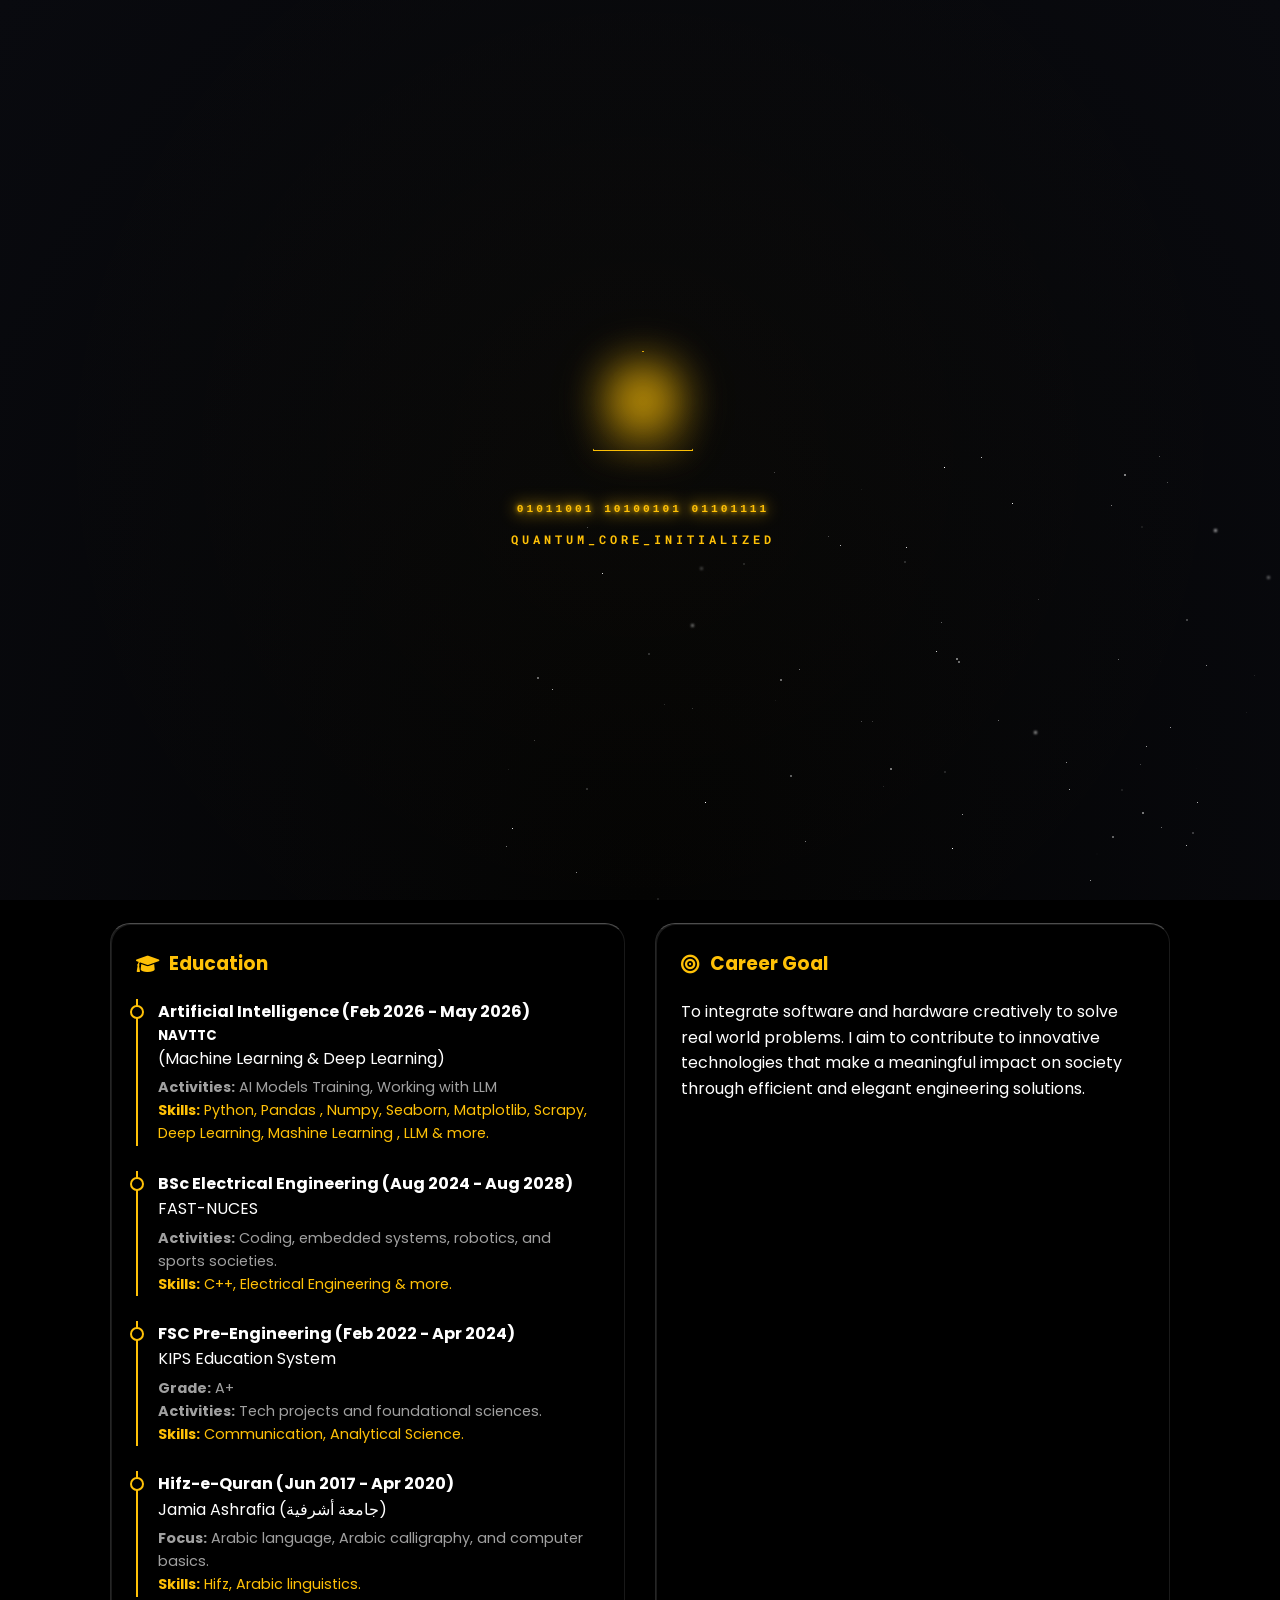
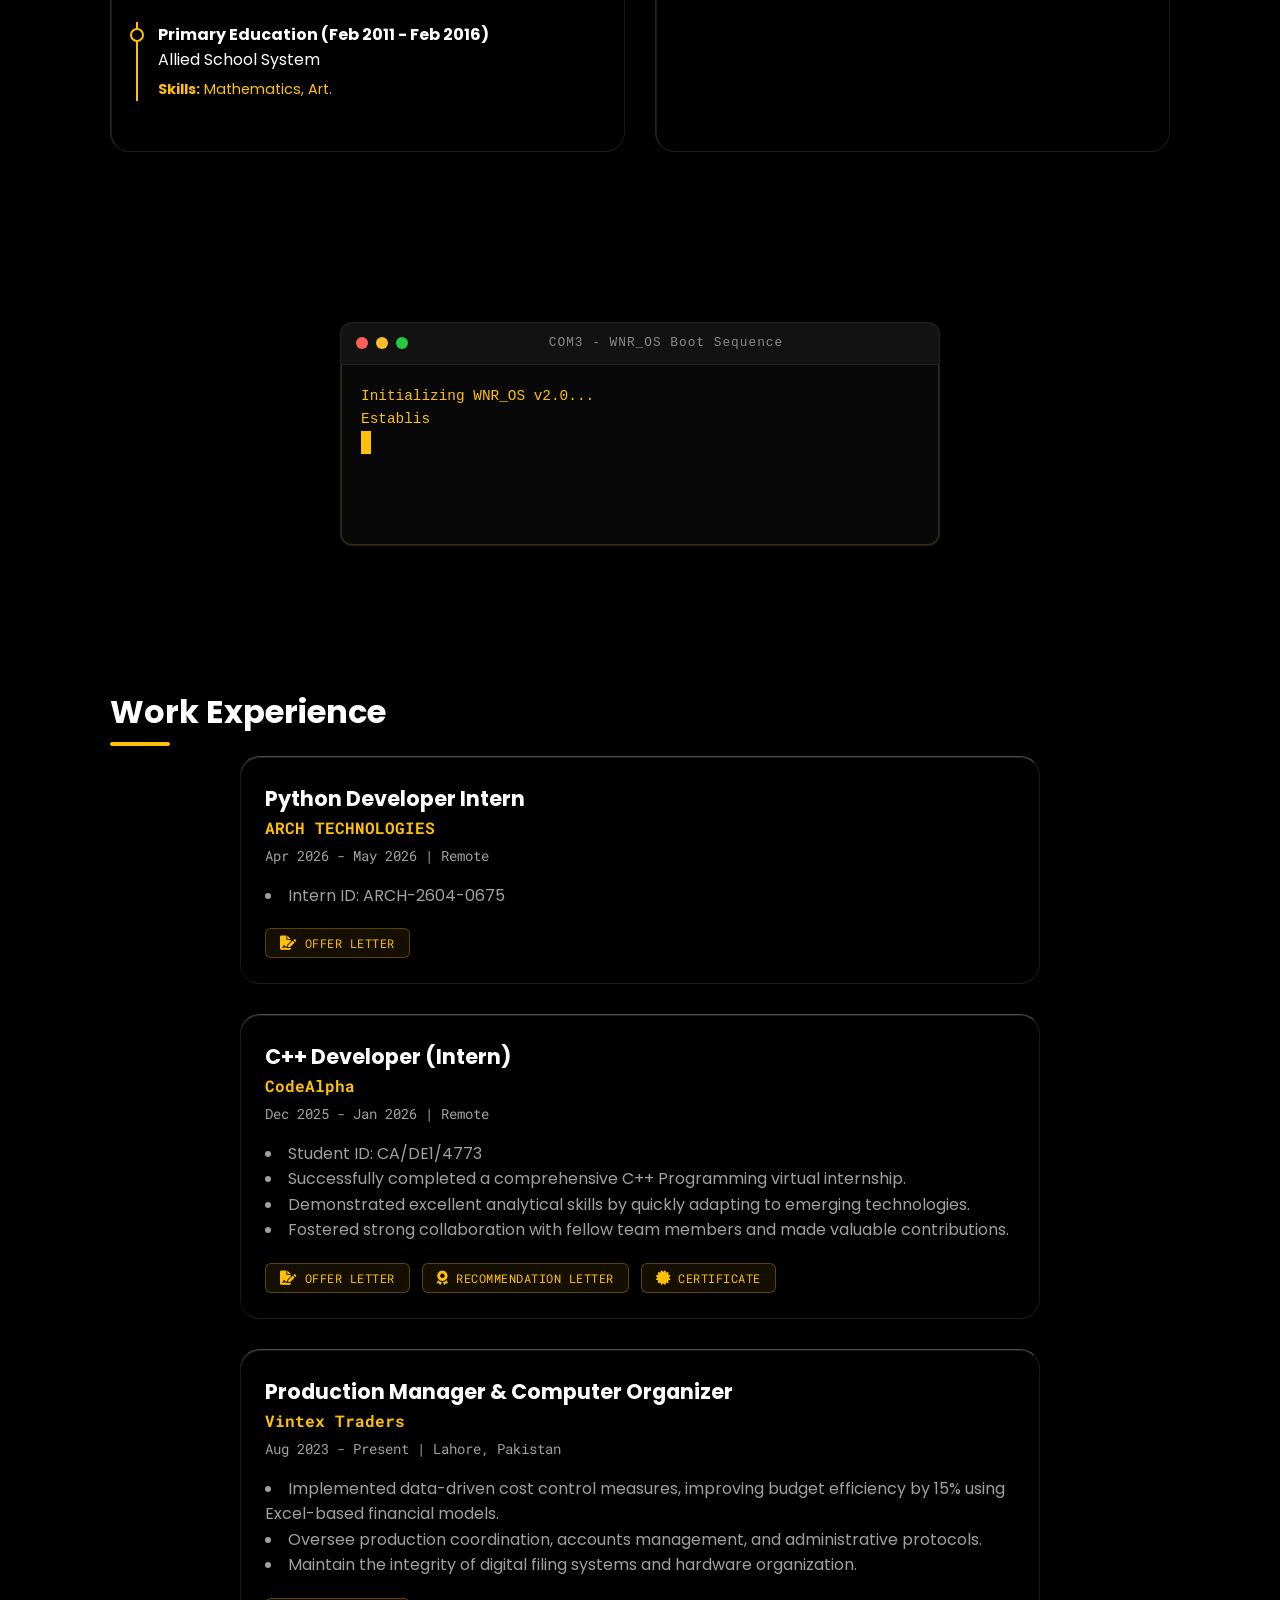
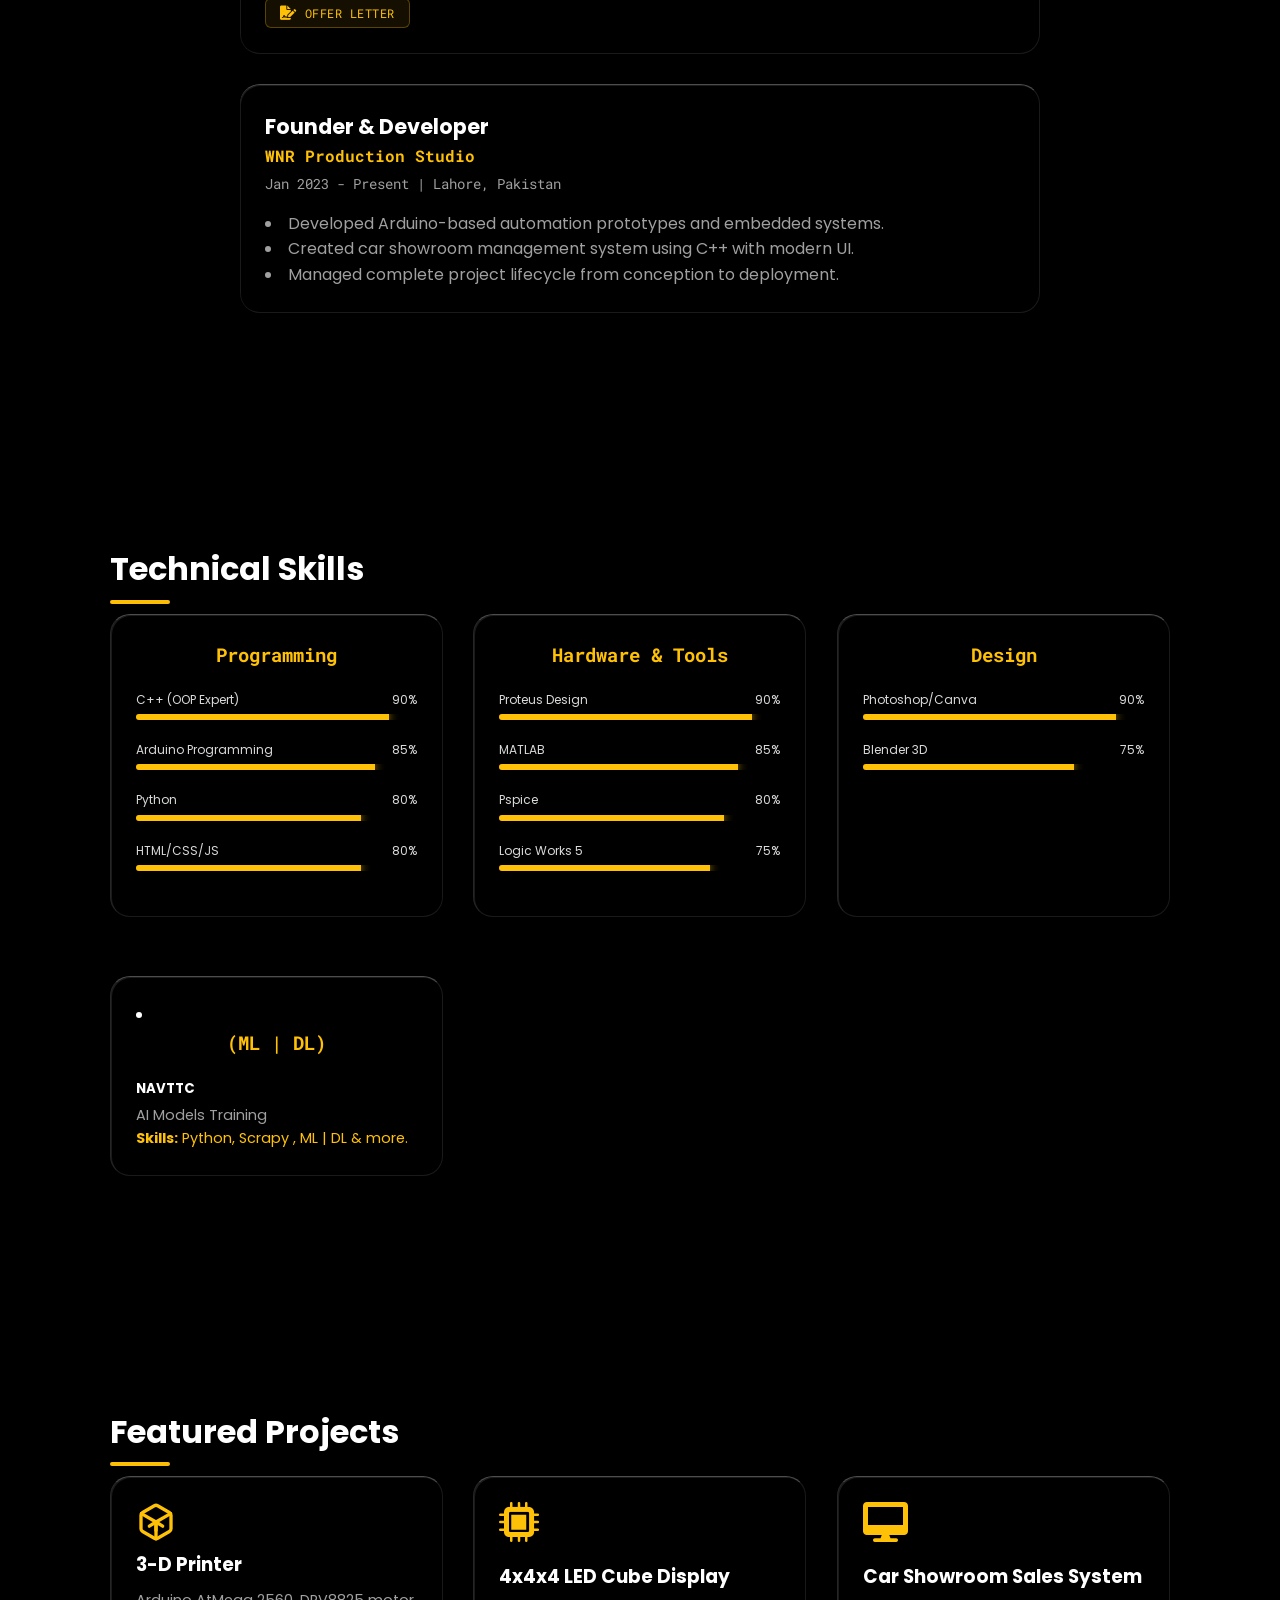
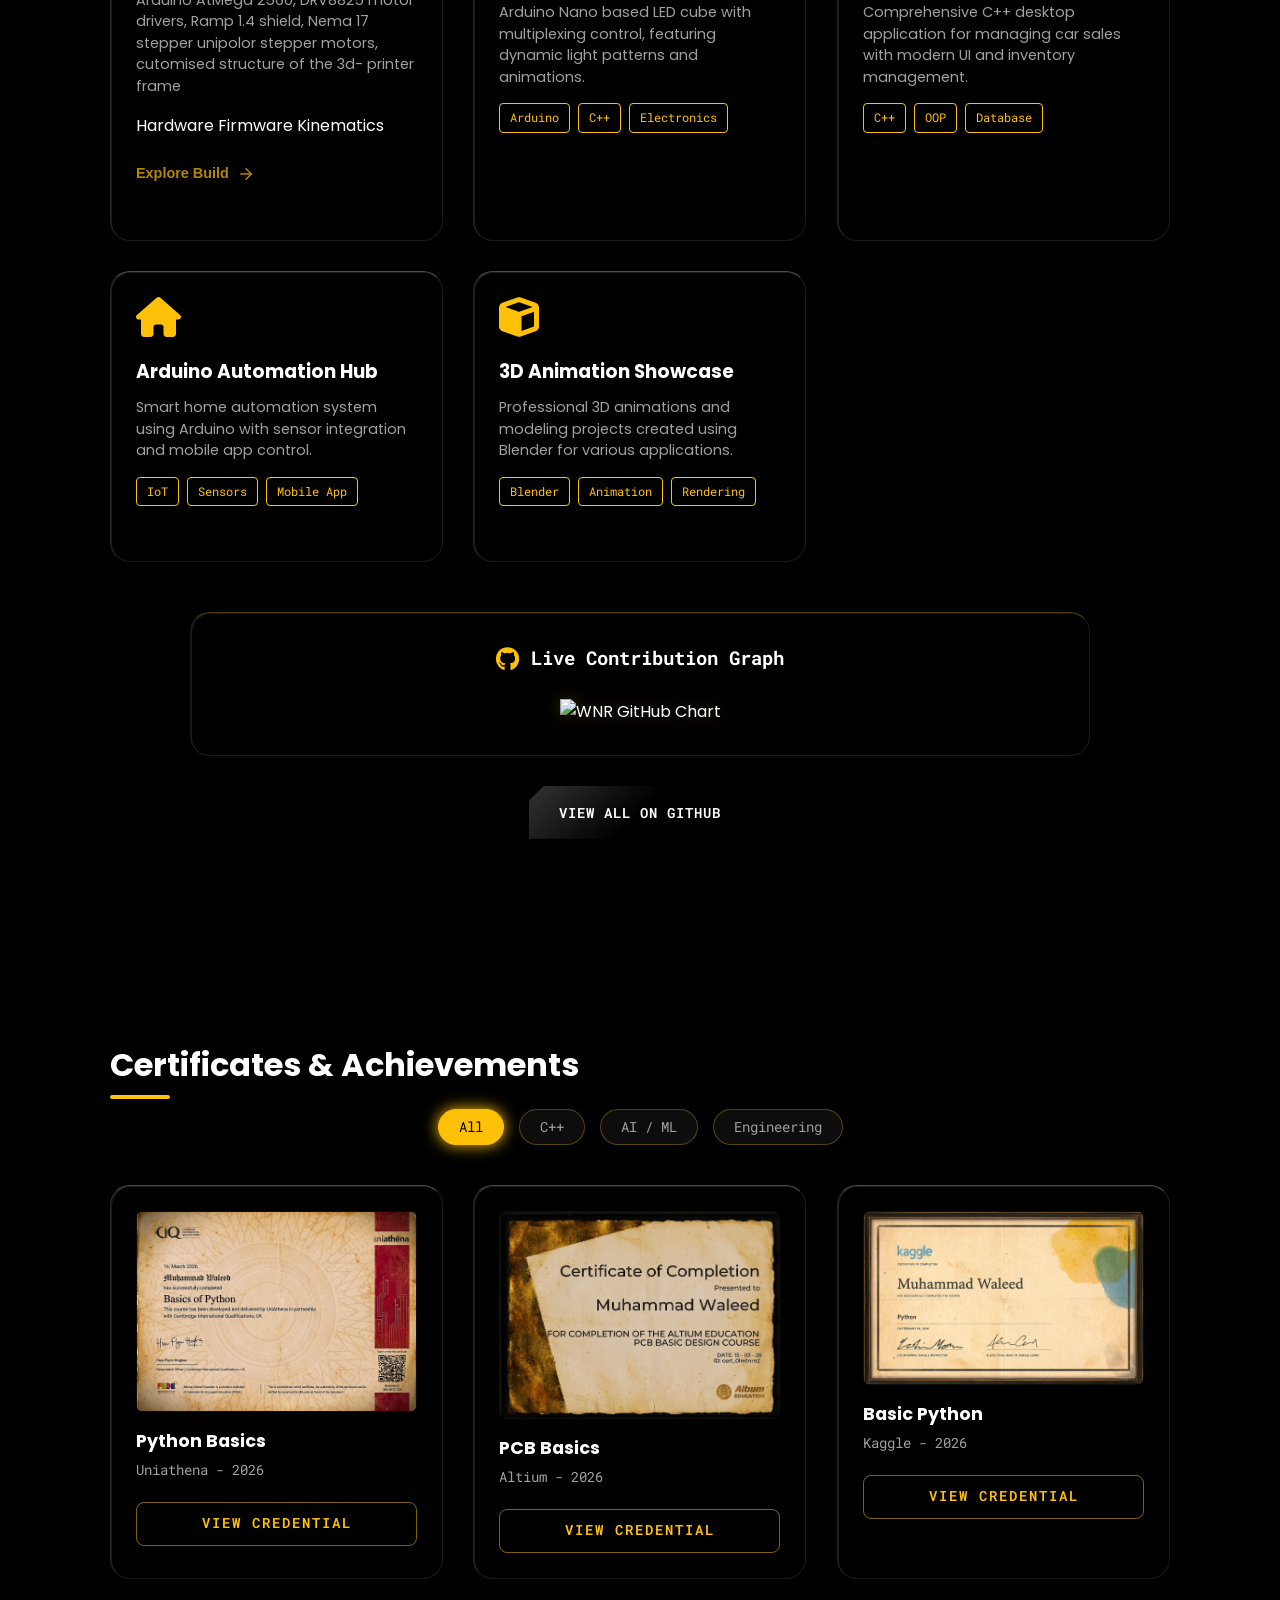
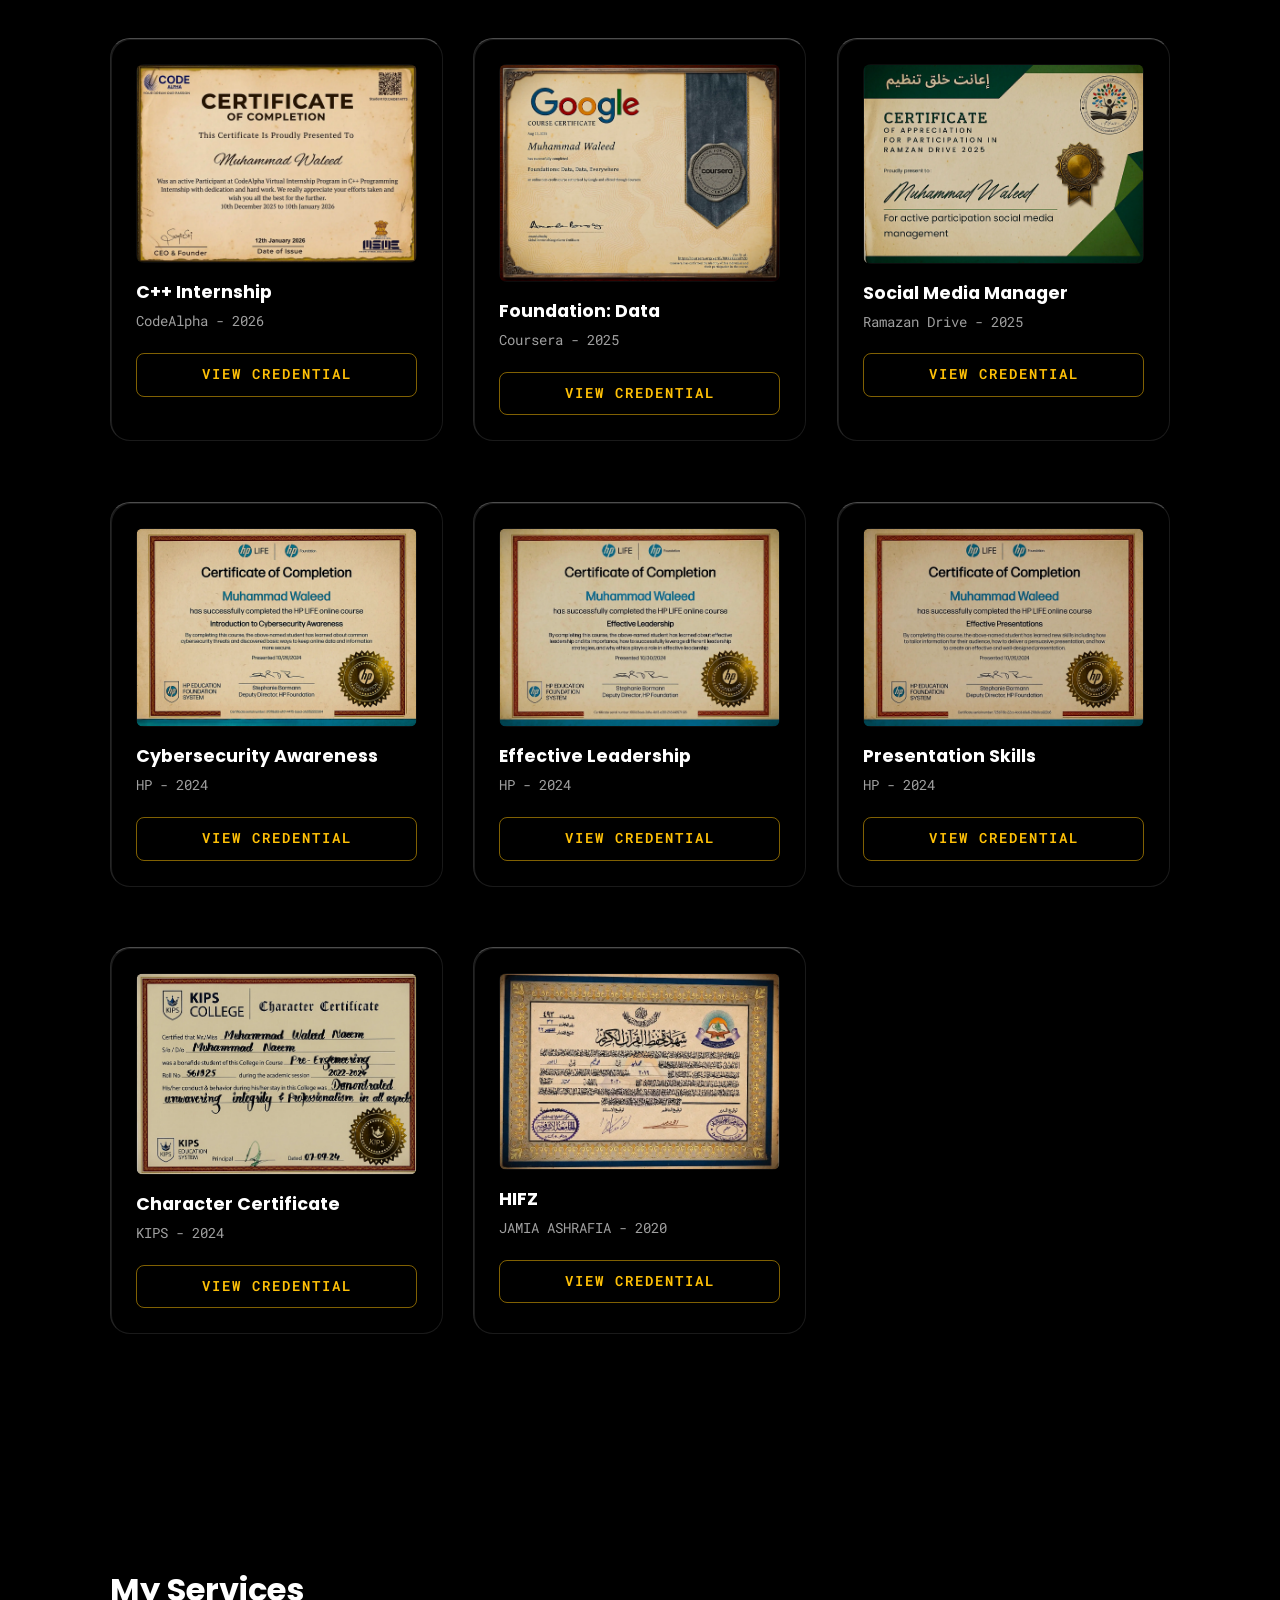
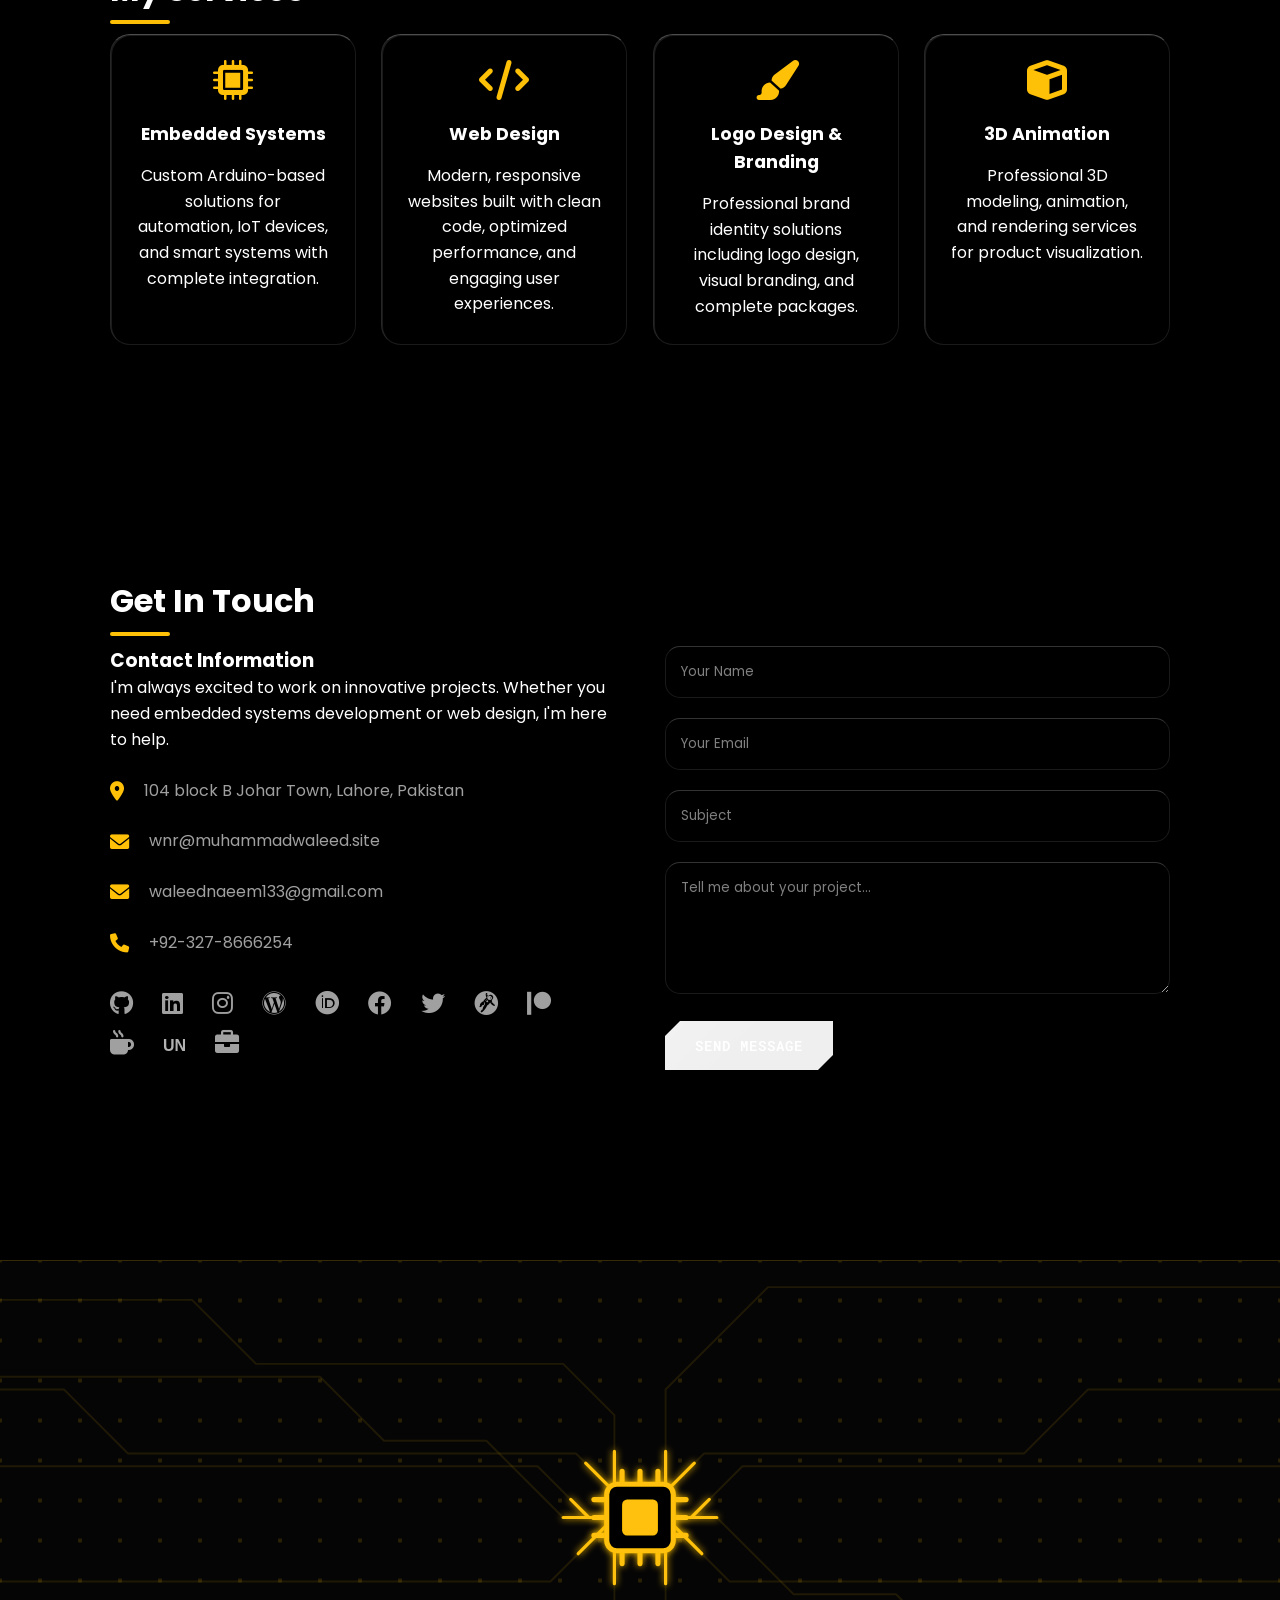
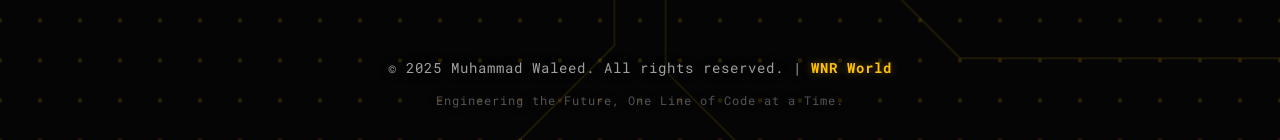
==== commit cef51ad5: "update" ====
--- a/index.html
+++ b/index.html
@@ -343,19 +343,6 @@
 
 
                 <div class="skill-category">
-                    <li>
-                        <h3>(ML | DL)</h3>
-                        <h5>NAVTTC</h5>
-                        <span class="small-text" style="margin-top: 5px;">
-                            <strong>Activities:</strong> AI Models Training, Working with LLM <br>
-                            <span style="color: var(--accent);"><strong>Skills:</strong> Python, Pandas , Numpy, Seaborn,
-                                Matplotlib, Scrapy, Deep Learning, Mashine Learning , LLM & more.</span>
-                        </span>
-                    </li>
-                </div>
-
-
-                <div class="skill-category">
                     <h3>Programming</h3>
                     <div class="skill-bar">
                         <div class="info"><span>C++ (OOP Expert)</span><span>90%</span></div>
@@ -406,6 +393,15 @@
                         <div class="info"><span>Blender 3D</span><span>75%</span></div>
                         <div class="bar"><span style="width: 75%"></span></div>
                     </div>
+                </div>
+                <div class="skill-category">
+                    <li>
+                        <h3>(ML | DL)</h3>
+                        <h5>NAVTTC</h5>
+                        <span class="small-text" style="margin-top: 5px;"> AI Models Training <br>
+                            <span style="color: var(--accent);"><strong>Skills:</strong> Python, Scrapy , ML | DL & more.</span>
+                        </span>
+                    </li>
                 </div>
             </div>
         </div>
--- a/styles.css
+++ b/styles.css
@@ -2123,8 +2123,16 @@
     }
 
     .certificate-card .btn {
-        font-size: 0.65rem !important;
-        padding: 8px !important;
+        font-size: 0.6rem !important;
+        padding: 8px 4px !important;
+        letter-spacing: 1px !important;
+        width : 100% !important;
+        height: auto !important ;
+        box-sizing : border-box !important;
+        text-align: center !important;
+        white-space: nowrap !important;
+        overflow: hidden !important; 
+        text-overflow: ellipsis !important;
     }
 
 }
